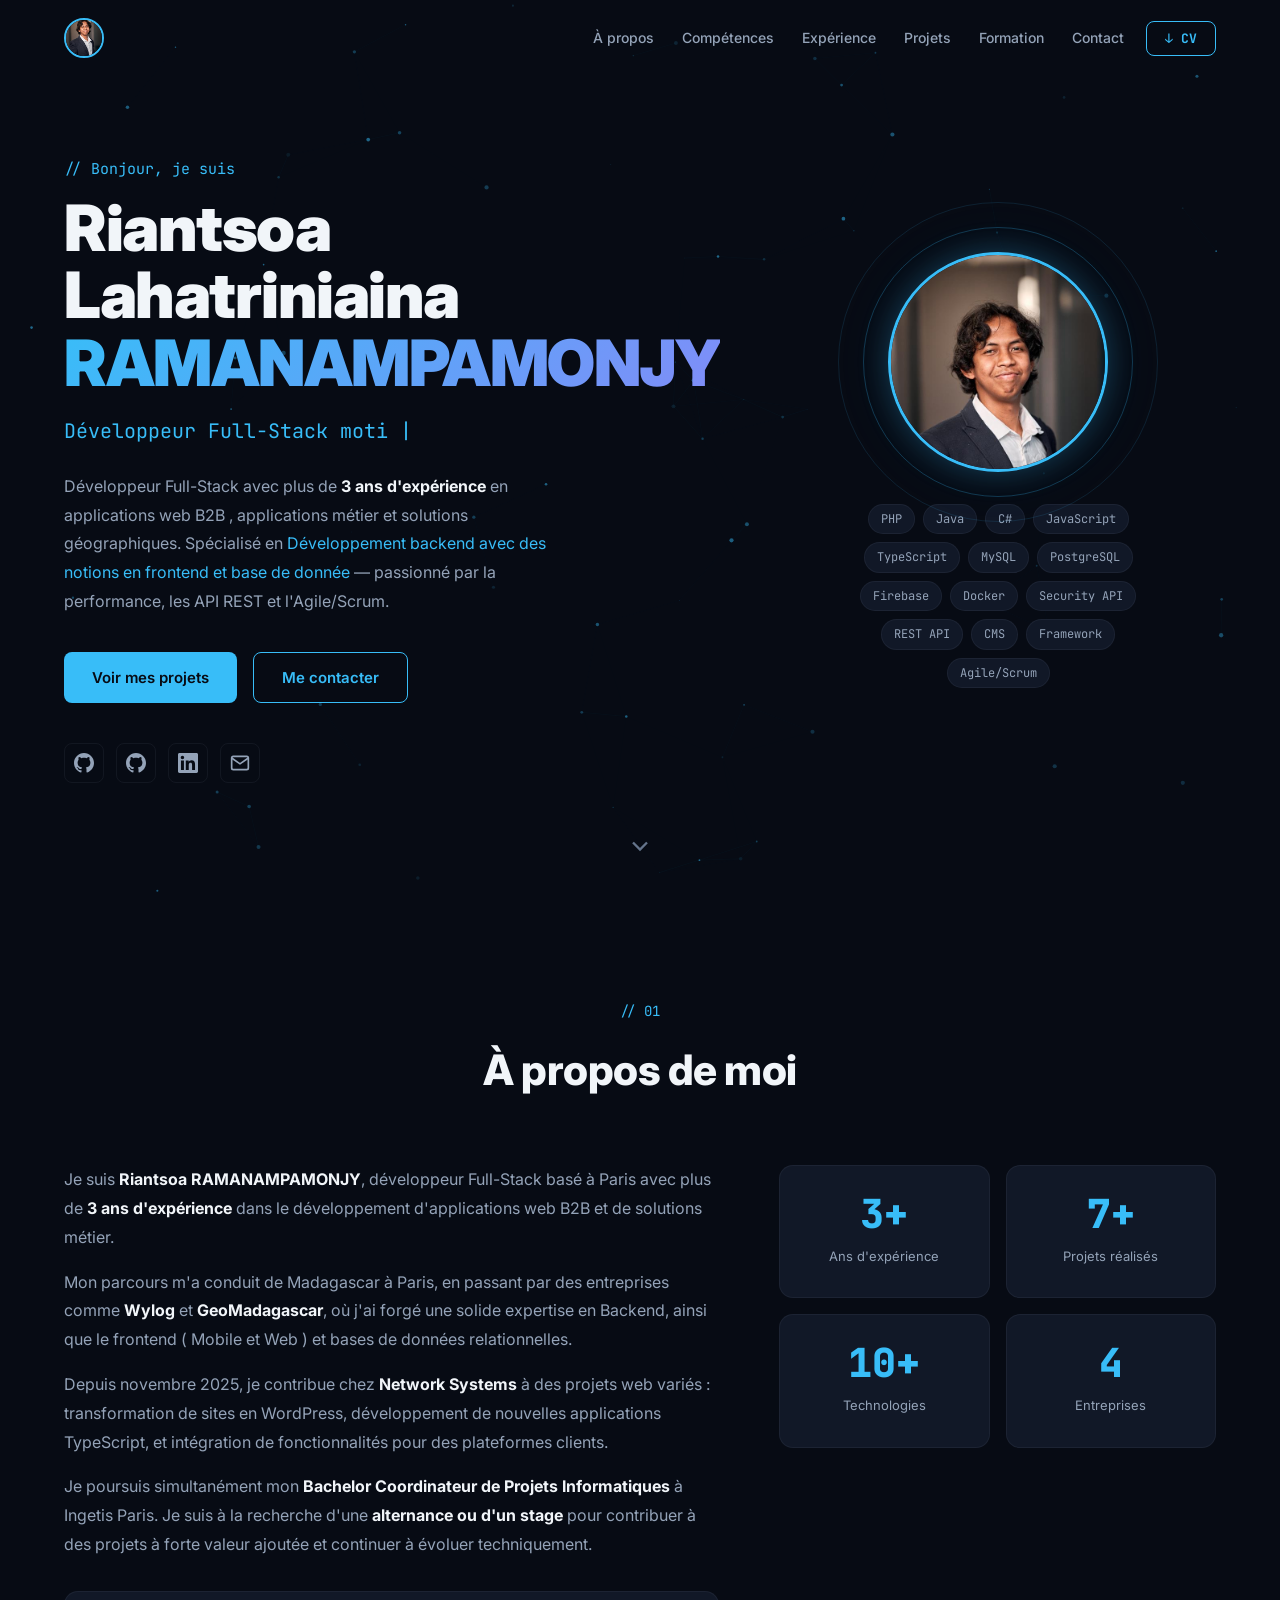
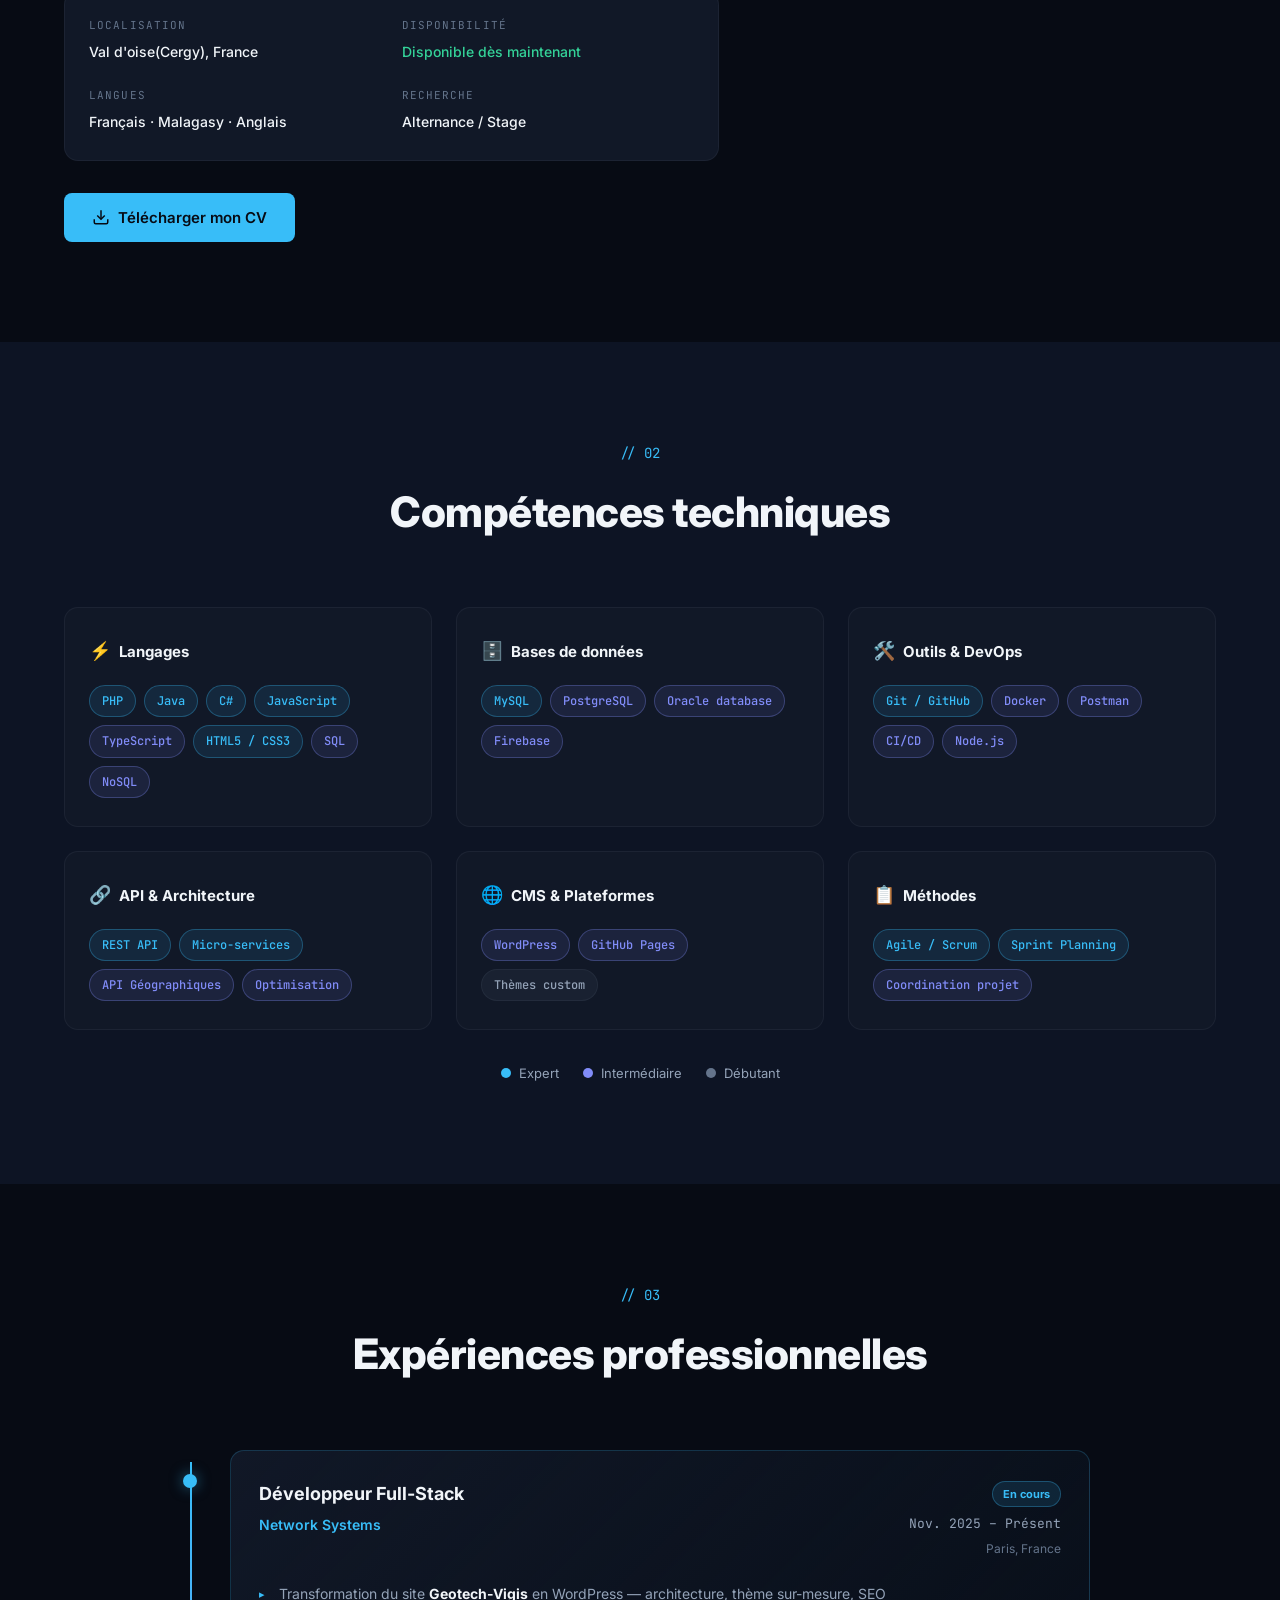
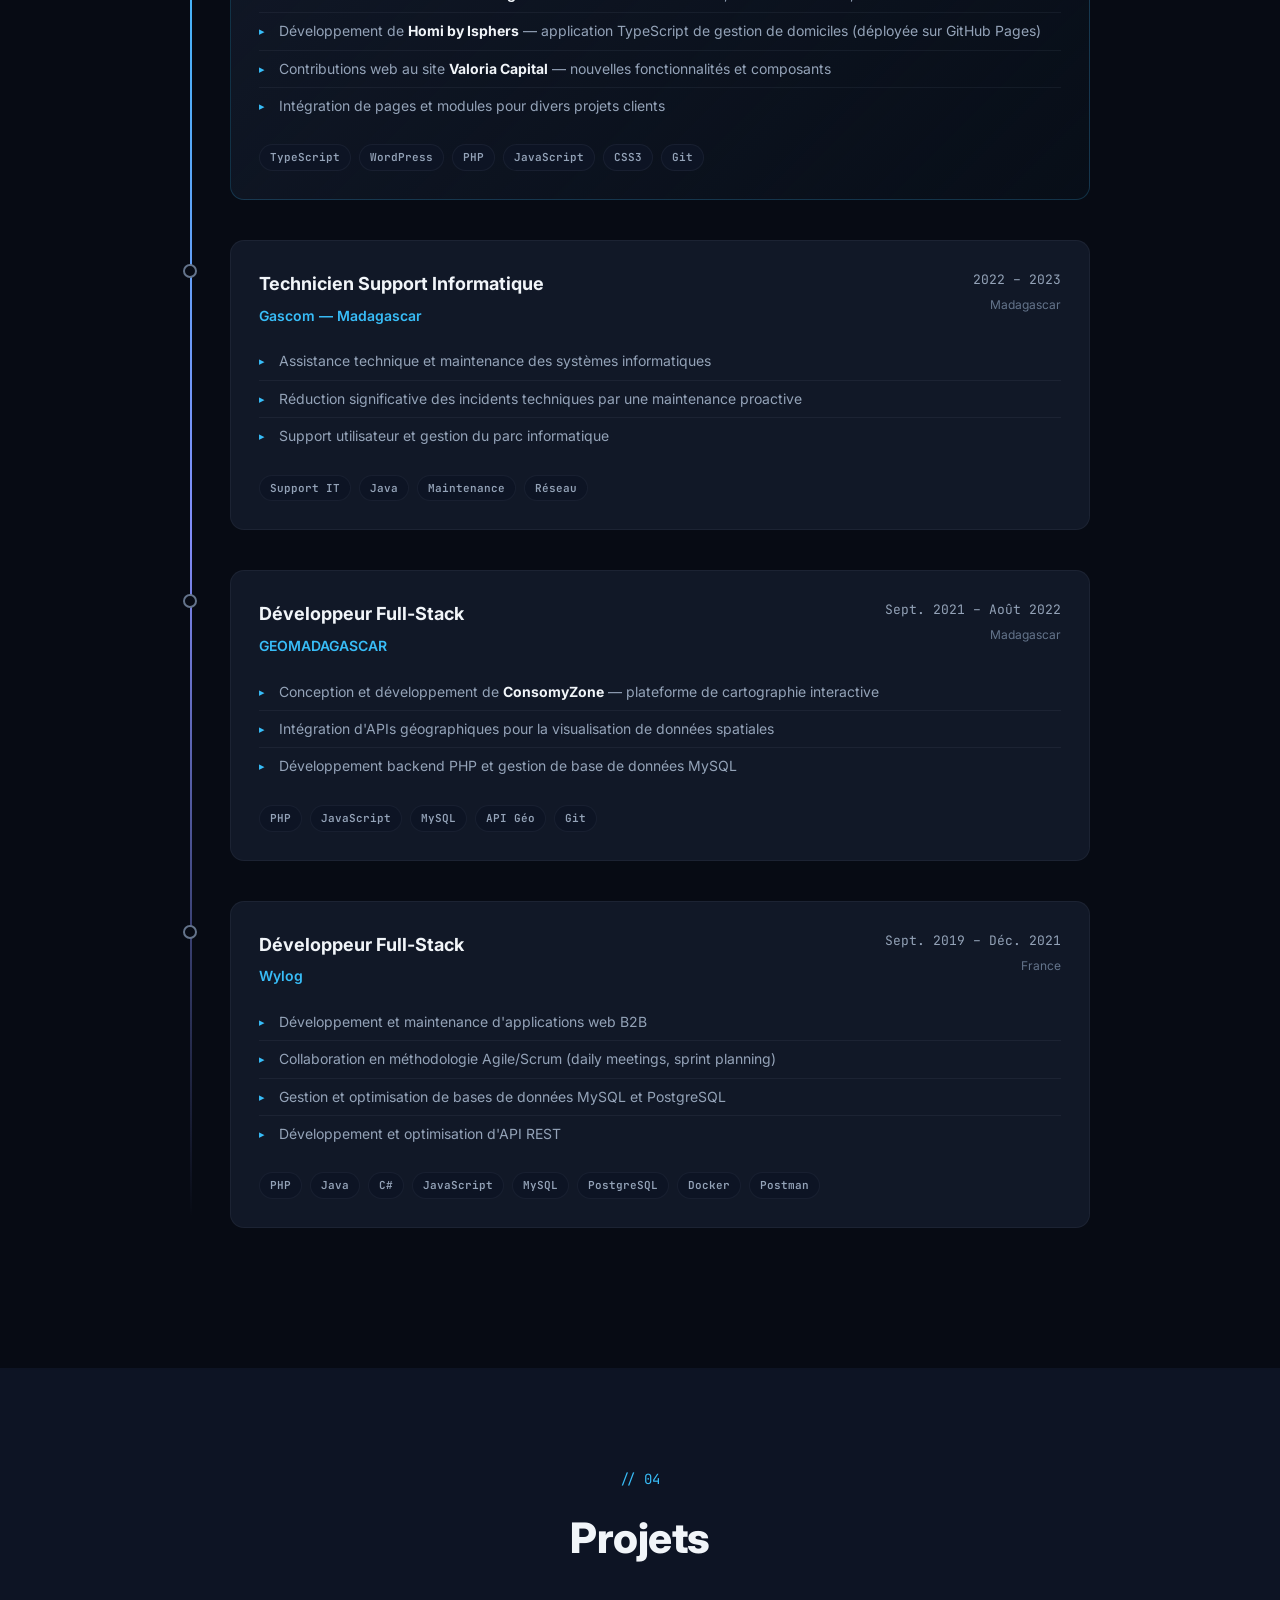
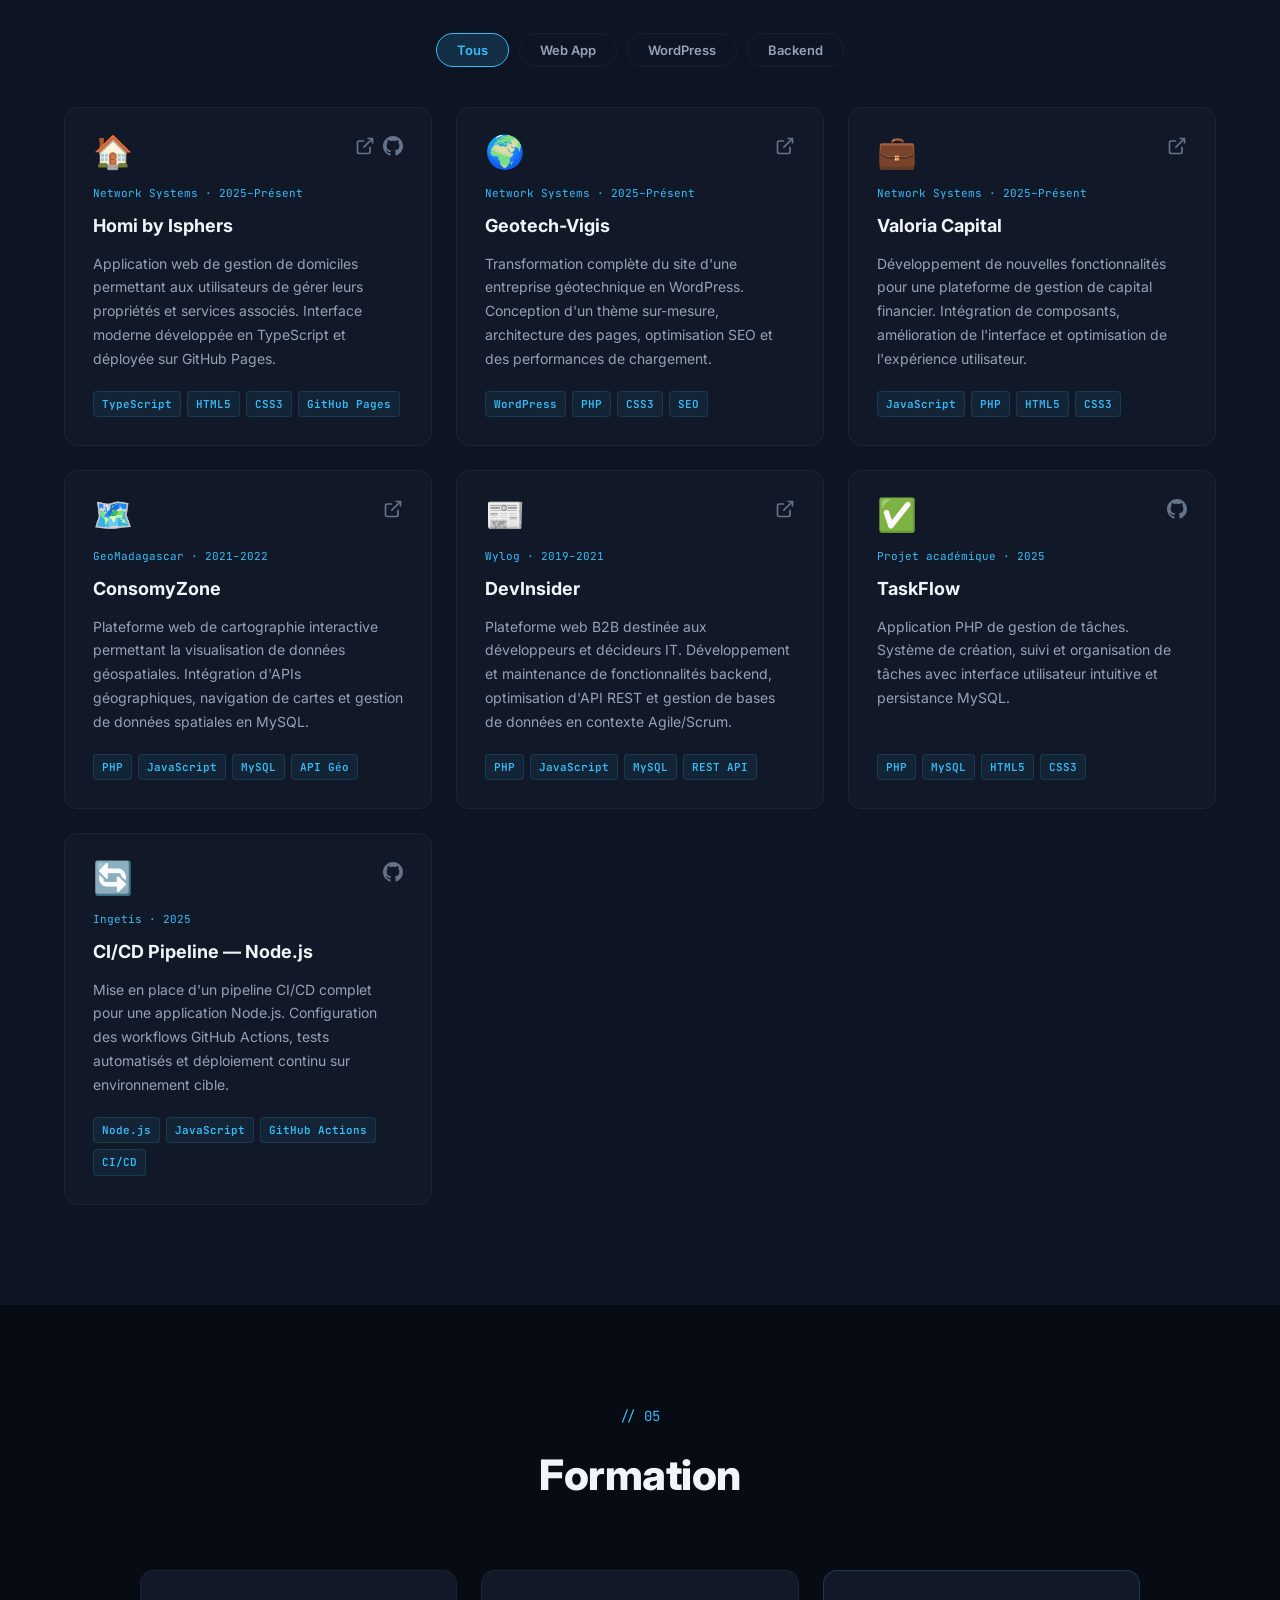
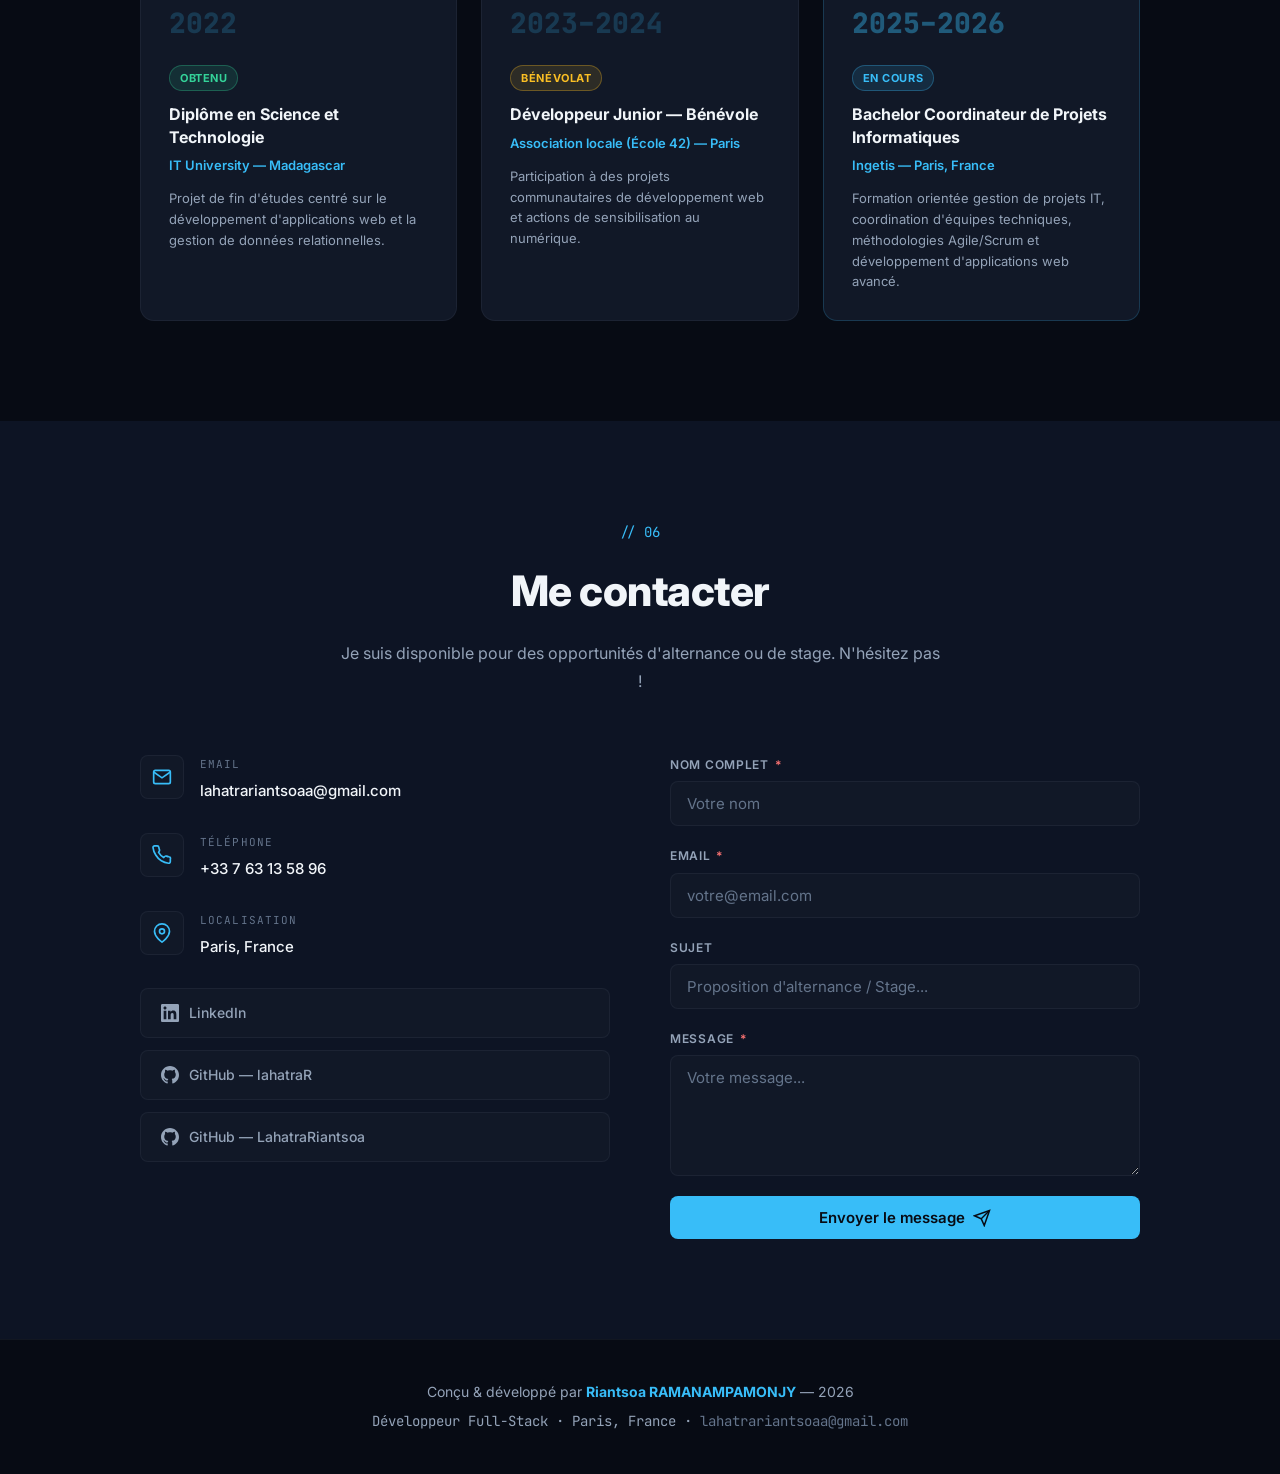
==== index.html @ 579f3ee0 "update" ====
<!DOCTYPE html>
<html lang="fr">

<head>
  <meta charset="UTF-8">
  <meta name="viewport" content="width=device-width, initial-scale=1.0">
  <meta name="description"
    content="Portfolio de Riantsoa RAMANAMPAMONJY — Développeur Full-Stack PHP/JavaScript basé à Paris">
  <meta name="author" content="Riantsoa RAMANAMPAMONJY">
  <title>Riantsoa R. — Développeur Full-Stack</title>
  <meta property="og:title" content="Riantsoa RAMANAMPAMONJY — Développeur Full-Stack">
  <meta property="og:description" content="Portfolio de Riantsoa RAMANAMPAMONJY — Développeur Full-Stack PHP/JavaScript basé à Paris. Disponible pour alternance ou stage.">
  <meta property="og:type" content="website">
  <link rel="icon" href="RR.jpg" type="image/jpeg">
  <link rel="preconnect" href="https://fonts.googleapis.com">
  <link rel="preconnect" href="https://fonts.gstatic.com" crossorigin>
  <link
    href="https://fonts.googleapis.com/css2?family=Inter:wght@300;400;500;600;700;800;900&family=JetBrains+Mono:wght@400;500;600&display=swap"
    rel="stylesheet">
  <link rel="stylesheet" href="css/style.css">
</head>

<body>

  <!-- ======================== NAVIGATION ======================== -->
  <nav class="nav" id="nav">
    <div class="nav__container">
      <a href="#hero" class="nav__logo">
        <img src="RR.jpg" alt="Riantsoa RAMANAMPAMONJY" class="nav__logo-img">
      </a>
      <ul class="nav__links" id="navLinks">
        <li><a href="#about" class="nav__link">À propos</a></li>
        <li><a href="#skills" class="nav__link">Compétences</a></li>
        <li><a href="#experience" class="nav__link">Expérience</a></li>
        <li><a href="#projects" class="nav__link">Projets</a></li>
        <li><a href="#education" class="nav__link">Formation</a></li>
        <li><a href="#contact" class="nav__link">Contact</a></li>
        <li><a href="CV_Riantsoa_2026.html" target="_blank" class="nav__cta">↓ CV</a></li>
      </ul>
      <button class="nav__hamburger" id="hamburger" aria-label="Menu">
        <span></span><span></span><span></span>
      </button>
    </div>
  </nav>

  <!-- ======================== HERO ======================== -->
  <section class="hero" id="hero">
    <canvas class="hero__canvas" id="heroCanvas"></canvas>
    <div class="hero__container">
      <div class="hero__content reveal">
        <p class="hero__greeting">// Bonjour, je suis</p>
        <h1 class="hero__name"> Riantsoa Lahatriniaina<br>
          <span class="hero__surname">RAMANAMPAMONJY</span>
        </h1>
        <div class="hero__title">
          <span class="hero__typed" id="typedText"></span>
          <span class="hero__cursor">|</span>
        </div>
        <p class="hero__desc">
          Développeur Full-Stack avec plus de <strong>3 ans d'expérience</strong> en applications web B2B , applications
          métier et solutions géographiques.
          Spécialisé en <span class="accent">Développement backend avec des notions en frontend et base de donnée</span>
          <!-- , <span class="accent">JavaScript</span> et <span class="accent">TypeScript</span> -->
          — passionné par la performance, les API REST et l'Agile/Scrum.
        </p>
        <div class="hero__actions">
          <a href="#projects" class="btn btn--primary">Voir mes projets</a>
          <a href="#contact" class="btn btn--outline">Me contacter</a>
        </div>
        <div class="hero__socials">
          <a href="https://github.com/lahatraR" target="_blank" rel="noopener noreferrer" class="hero__social"
            title="GitHub @lahatraR">
            <svg viewBox="0 0 24 24" fill="currentColor">
              <path
                d="M12 0c-6.626 0-12 5.373-12 12 0 5.302 3.438 9.8 8.207 11.387.599.111.793-.261.793-.577v-2.234c-3.338.726-4.033-1.416-4.033-1.416-.546-1.387-1.333-1.756-1.333-1.756-1.089-.745.083-.729.083-.729 1.205.084 1.839 1.237 1.839 1.237 1.07 1.834 2.807 1.304 3.492.997.107-.775.418-1.305.762-1.604-2.665-.305-5.467-1.334-5.467-5.931 0-1.311.469-2.381 1.236-3.221-.124-.303-.535-1.524.117-3.176 0 0 1.008-.322 3.301 1.23.957-.266 1.983-.399 3.003-.404 1.02.005 2.047.138 3.006.404 2.291-1.552 3.297-1.23 3.297-1.23.653 1.653.242 2.874.118 3.176.77.84 1.235 1.911 1.235 3.221 0 4.609-2.807 5.624-5.479 5.921.43.372.823 1.102.823 2.222v3.293c0 .319.192.694.801.576 4.765-1.589 8.199-6.086 8.199-11.386 0-6.627-5.373-12-12-12z" />
            </svg>
          </a>
          <a href="https://github.com/LahatraRiantsoa" target="_blank" rel="noopener noreferrer" class="hero__social"
            title="GitHub @LahatraRiantsoa">
            <svg viewBox="0 0 24 24" fill="currentColor">
              <path
                d="M12 0c-6.626 0-12 5.373-12 12 0 5.302 3.438 9.8 8.207 11.387.599.111.793-.261.793-.577v-2.234c-3.338.726-4.033-1.416-4.033-1.416-.546-1.387-1.333-1.756-1.333-1.756-1.089-.745.083-.729.083-.729 1.205.084 1.839 1.237 1.839 1.237 1.07 1.834 2.807 1.304 3.492.997.107-.775.418-1.305.762-1.604-2.665-.305-5.467-1.334-5.467-5.931 0-1.311.469-2.381 1.236-3.221-.124-.303-.535-1.524.117-3.176 0 0 1.008-.322 3.301 1.23.957-.266 1.983-.399 3.003-.404 1.02.005 2.047.138 3.006.404 2.291-1.552 3.297-1.23 3.297-1.23.653 1.653.242 2.874.118 3.176.77.84 1.235 1.911 1.235 3.221 0 4.609-2.807 5.624-5.479 5.921.43.372.823 1.102.823 2.222v3.293c0 .319.192.694.801.576 4.765-1.589 8.199-6.086 8.199-11.386 0-6.627-5.373-12-12-12z" />
            </svg>
          </a>
          <a href="https://www.linkedin.com/in/riantsoalahatra" target="_blank" rel="noopener noreferrer" class="hero__social"
            title="LinkedIn">
            <svg viewBox="0 0 24 24" fill="currentColor">
              <path
                d="M20.447 20.452h-3.554v-5.569c0-1.328-.027-3.037-1.852-3.037-1.853 0-2.136 1.445-2.136 2.939v5.667H9.351V9h3.414v1.561h.046c.477-.9 1.637-1.85 3.37-1.85 3.601 0 4.267 2.37 4.267 5.455v6.286zM5.337 7.433c-1.144 0-2.063-.926-2.063-2.065 0-1.138.92-2.063 2.063-2.063 1.14 0 2.064.925 2.064 2.063 0 1.139-.925 2.065-2.064 2.065zm1.782 13.019H3.555V9h3.564v11.452zM22.225 0H1.771C.792 0 0 .774 0 1.729v20.542C0 23.227.792 24 1.771 24h20.451C23.2 24 24 23.227 24 22.271V1.729C24 .774 23.2 0 22.222 0h.003z" />
            </svg>
          </a>
          <a href="mailto:lahatrariantsoaa@gmail.com" class="hero__social" title="Email">
            <svg viewBox="0 0 24 24" fill="none" stroke="currentColor" stroke-width="2">
              <path d="M4 4h16c1.1 0 2 .9 2 2v12c0 1.1-.9 2-2 2H4c-1.1 0-2-.9-2-2V6c0-1.1.9-2 2-2z" />
              <polyline points="22,6 12,13 2,6" /></svg>
          </a>
        </div>
      </div>
      <div class="hero__visual reveal reveal--delay-2">
        <div class="hero__avatar">
          <img src="RR.jpg" alt="Riantsoa RAMANAMPAMONJY" class="hero__avatar-inner">
          <div class="hero__avatar-ring"></div>
          <div class="hero__avatar-ring hero__avatar-ring--2"></div>
        </div>
        <div class="hero__badges">
          <span class="hero__badge">PHP</span>
          <span class="hero__badge">Java</span>
          <span class="hero__badge">C#</span>
          <span class="hero__badge">JavaScript</span>
          <span class="hero__badge">TypeScript</span>
          <span class="hero__badge">MySQL</span>
          <span class="hero__badge">PostgreSQL</span>
          <span class="hero__badge">Firebase</span>
          <span class="hero__badge">Docker</span>
          <span class="hero__badge">Security API</span>
          <span class="hero__badge">REST API</span>
          <span class="hero__badge">CMS</span>
          <span class="hero__badge">Framework</span>
          <span class="hero__badge">Agile/Scrum</span>
        </div>
      </div>
    </div>
    <a href="#about" class="hero__scroll" aria-label="Défiler vers le bas">
      <svg viewBox="0 0 24 24" fill="none" stroke="currentColor" stroke-width="2">
        <polyline points="6 9 12 15 18 9" /></svg>
    </a>
  </section>

  <!-- ======================== ABOUT ======================== -->
  <section class="section about" id="about">
    <div class="container">
      <div class="section__header reveal">
        <span class="section__tag">// 01</span>
        <h2 class="section__title">À propos de moi</h2>
      </div>
      <div class="about__grid">
        <div class="about__text reveal">
          <p>
            Je suis <strong>Riantsoa RAMANAMPAMONJY</strong>, développeur Full-Stack basé à Paris avec plus de
            <strong>3 ans d'expérience</strong> dans le développement d'applications web B2B et de solutions métier.
          </p>
          <p>
            Mon parcours m'a conduit de Madagascar à Paris, en passant par des entreprises comme <strong>Wylog</strong>
            et <strong>GeoMadagascar</strong>, où j'ai forgé une solide expertise en Backend, ainsi que le frontend (
            Mobile et Web ) et bases de données
            relationnelles.
          </p>
          <p>
            Depuis novembre 2025, je contribue chez <strong>Network Systems</strong> à des projets web variés :
            transformation de sites en WordPress, développement de nouvelles applications TypeScript, et intégration
            de fonctionnalités pour des plateformes clients.
          </p>
          <p>
            Je poursuis simultanément mon <strong>Bachelor Coordinateur de Projets Informatiques</strong> à Ingetis
            Paris. Je suis à la recherche d'une <strong>alternance ou d'un stage</strong> pour contribuer à des projets
            à forte valeur ajoutée et continuer à évoluer techniquement.
          </p>
          <div class="about__info">
            <div class="about__info-item">
              <span class="about__info-label">Localisation</span>
              <span class="about__info-value">Val d'oise(Cergy), France</span>
            </div>
            <div class="about__info-item">
              <span class="about__info-label">Disponibilité</span>
              <span class="about__info-value available">Disponible dès maintenant</span>
            </div>
            <div class="about__info-item">
              <span class="about__info-label">Langues</span>
              <span class="about__info-value">Français · Malagasy · Anglais</span>
            </div>
            <div class="about__info-item">
              <span class="about__info-label">Recherche</span>
              <span class="about__info-value">Alternance / Stage</span>
            </div>
          </div>
          <a href="CV_Riantsoa_2026.html" target="_blank" class="btn btn--primary">
            <svg viewBox="0 0 24 24" fill="none" stroke="currentColor" stroke-width="2">
              <path d="M21 15v4a2 2 0 0 1-2 2H5a2 2 0 0 1-2-2v-4" />
              <polyline points="7 10 12 15 17 10" />
              <line x1="12" y1="15" x2="12" y2="3" /></svg>
            Télécharger mon CV
          </a>
        </div>
        <div class="about__stats reveal reveal--delay-2">
          <div class="stat-card">
            <span class="stat-card__number">3+</span>
            <span class="stat-card__label">Ans d'expérience</span>
          </div>
          <div class="stat-card">
            <span class="stat-card__number">7+</span>
            <span class="stat-card__label">Projets réalisés</span>
          </div>
          <div class="stat-card">
            <span class="stat-card__number">10+</span>
            <span class="stat-card__label">Technologies</span>
          </div>
          <div class="stat-card">
            <span class="stat-card__number">4</span>
            <span class="stat-card__label">Entreprises</span>
          </div>
        </div>
      </div>
    </div>
  </section>

  <!-- ======================== SKILLS ======================== -->
  <section class="section skills" id="skills">
    <div class="container">
      <div class="section__header reveal">
        <span class="section__tag">// 02</span>
        <h2 class="section__title">Compétences techniques</h2>
      </div>
      <div class="skills__grid">
        <div class="skill-category reveal">
          <h3 class="skill-category__title">
            <span class="skill-category__icon">⚡</span> Langages
          </h3>
          <div class="skill-tags">
            <span class="skill-tag skill-tag--expert">PHP</span>
            <span class="skill-tag skill-tag--expert">Java</span>
            <span class="skill-tag skill-tag--expert">C#</span>
            <span class="skill-tag skill-tag--expert">JavaScript</span>
            <span class="skill-tag skill-tag--intermediate">TypeScript</span>
            <span class="skill-tag skill-tag--expert">HTML5 / CSS3</span>
            <span class="skill-tag skill-tag--intermediate">SQL</span>
            <span class="skill-tag skill-tag--intermediate">NoSQL</span>
          </div>
        </div>
        <div class="skill-category reveal reveal--delay-1">
          <h3 class="skill-category__title">
            <span class="skill-category__icon">🗄️</span> Bases de données
          </h3>
          <div class="skill-tags">
            <span class="skill-tag skill-tag--expert">MySQL</span>
            <span class="skill-tag skill-tag--intermediate">PostgreSQL</span>
            <span class="skill-tag skill-tag--intermediate">Oracle database</span>
            <span class="skill-tag skill-tag--intermediate">Firebase</span>

          </div>
        </div>
        <div class="skill-category reveal reveal--delay-2">
          <h3 class="skill-category__title">
            <span class="skill-category__icon">🛠️</span> Outils & DevOps
          </h3>
          <div class="skill-tags">
            <span class="skill-tag skill-tag--expert">Git / GitHub</span>
            <span class="skill-tag skill-tag--intermediate">Docker</span>
            <span class="skill-tag skill-tag--intermediate">Postman</span>
            <span class="skill-tag skill-tag--intermediate">CI/CD</span>
            <span class="skill-tag skill-tag--intermediate">Node.js</span>
          </div>
        </div>
        <div class="skill-category reveal reveal--delay-1">
          <h3 class="skill-category__title">
            <span class="skill-category__icon">🔗</span> API & Architecture
          </h3>
          <div class="skill-tags">
            <span class="skill-tag skill-tag--expert">REST API</span>
            <span class="skill-tag skill-tag--expert">Micro-services</span>
            <span class="skill-tag skill-tag--intermediate">API Géographiques</span>
            <span class="skill-tag skill-tag--intermediate">Optimisation</span>
          </div>
        </div>
        <div class="skill-category reveal reveal--delay-2">
          <h3 class="skill-category__title">
            <span class="skill-category__icon">🌐</span> CMS & Plateformes
          </h3>
          <div class="skill-tags">
            <span class="skill-tag skill-tag--intermediate">WordPress</span>
            <span class="skill-tag skill-tag--intermediate">GitHub Pages</span>
            <span class="skill-tag skill-tag--beginner">Thèmes custom</span>
          </div>
        </div>
        <div class="skill-category reveal reveal--delay-3">
          <h3 class="skill-category__title">
            <span class="skill-category__icon">📋</span> Méthodes
          </h3>
          <div class="skill-tags">
            <span class="skill-tag skill-tag--expert">Agile / Scrum</span>
            <span class="skill-tag skill-tag--expert">Sprint Planning</span>
            <span class="skill-tag skill-tag--intermediate">Coordination projet</span>
          </div>
        </div>
      </div>
      <div class="skills__legend reveal">
        <span class="legend-item"><span class="legend-dot legend-dot--expert"></span> Expert</span>
        <span class="legend-item"><span class="legend-dot legend-dot--intermediate"></span> Intermédiaire</span>
        <span class="legend-item"><span class="legend-dot legend-dot--beginner"></span> Débutant</span>
      </div>
    </div>
  </section>

  <!-- ======================== EXPERIENCE ======================== -->
  <section class="section experience" id="experience">
    <div class="container">
      <div class="section__header reveal">
        <span class="section__tag">// 03</span>
        <h2 class="section__title">Expériences professionnelles</h2>
      </div>
      <div class="timeline">

        <!-- Network Systems -->
        <div class="timeline__item timeline__item--current reveal">
          <div class="timeline__dot"></div>
          <div class="timeline__card">
            <div class="timeline__header">
              <div>
                <h3 class="timeline__title">Développeur Full-Stack</h3>
                <p class="timeline__company">Network Systems</p>
              </div>
              <div class="timeline__meta">
                <span class="timeline__badge">En cours</span>
                <span class="timeline__date">Nov. 2025 – Présent</span>
                <span class="timeline__location">Paris, France</span>
              </div>
            </div>
            <ul class="timeline__tasks">
              <li>Transformation du site <strong>Geotech-Vigis</strong> en WordPress — architecture, thème sur-mesure,
                SEO</li>
              <li>Développement de <strong>Homi by Isphers</strong> — application TypeScript de gestion de domiciles
                (déployée sur GitHub Pages)</li>
              <li>Contributions web au site <strong>Valoria Capital</strong> — nouvelles fonctionnalités et composants
              </li>
              <li>Intégration de pages et modules pour divers projets clients</li>
            </ul>
            <div class="timeline__techs">
              <span class="tech-badge">TypeScript</span>
              <span class="tech-badge">WordPress</span>
              <span class="tech-badge">PHP</span>
              <span class="tech-badge">JavaScript</span>
              <span class="tech-badge">CSS3</span>
              <span class="tech-badge">Git</span>
            </div>
          </div>
        </div>

        <!-- Gascom -->
        <div class="timeline__item reveal reveal--delay-1">
          <div class="timeline__dot"></div>
          <div class="timeline__card">
            <div class="timeline__header">
              <div>
                <h3 class="timeline__title">Technicien Support Informatique</h3>
                <p class="timeline__company">Gascom — Madagascar</p>
              </div>
              <div class="timeline__meta">
                <span class="timeline__date">2022 – 2023</span>
                <span class="timeline__location">Madagascar</span>
              </div>
            </div>
            <ul class="timeline__tasks">
              <li>Assistance technique et maintenance des systèmes informatiques</li>
              <li>Réduction significative des incidents techniques par une maintenance proactive</li>
              <li>Support utilisateur et gestion du parc informatique</li>
            </ul>
            <div class="timeline__techs">
              <span class="tech-badge">Support IT</span>
              <span class="tech-badge">Java</span>
              <span class="tech-badge">Maintenance</span>
              <span class="tech-badge">Réseau</span>
            </div>
          </div>
        </div>

        <!-- GeoMadagascar -->
        <div class="timeline__item reveal reveal--delay-2">
          <div class="timeline__dot"></div>
          <div class="timeline__card">
            <div class="timeline__header">
              <div>
                <h3 class="timeline__title">Développeur Full-Stack</h3>
                <p class="timeline__company">GEOMADAGASCAR</p>
              </div>
              <div class="timeline__meta">
                <span class="timeline__date">Sept. 2021 – Août 2022</span>
                <span class="timeline__location">Madagascar</span>
              </div>
            </div>
            <ul class="timeline__tasks">
              <li>Conception et développement de <strong>ConsomyZone</strong> — plateforme de cartographie interactive
              </li>
              <li>Intégration d'APIs géographiques pour la visualisation de données spatiales</li>
              <li>Développement backend PHP et gestion de base de données MySQL</li>
            </ul>
            <div class="timeline__techs">
              <span class="tech-badge">PHP</span>
              <span class="tech-badge">JavaScript</span>
              <span class="tech-badge">MySQL</span>
              <span class="tech-badge">API Géo</span>
              <span class="tech-badge">Git</span>
            </div>
          </div>
        </div>

        <!-- Wylog -->
        <div class="timeline__item reveal reveal--delay-3">
          <div class="timeline__dot"></div>
          <div class="timeline__card">
            <div class="timeline__header">
              <div>
                <h3 class="timeline__title">Développeur Full-Stack</h3>
                <p class="timeline__company">Wylog</p>
              </div>
              <div class="timeline__meta">
                <span class="timeline__date">Sept. 2019 – Déc. 2021</span>
                <span class="timeline__location">France</span>
              </div>
            </div>
            <ul class="timeline__tasks">
              <li>Développement et maintenance d'applications web B2B</li>
              <li>Collaboration en méthodologie Agile/Scrum (daily meetings, sprint planning)</li>
              <li>Gestion et optimisation de bases de données MySQL et PostgreSQL</li>
              <li>Développement et optimisation d'API REST</li>
            </ul>
            <div class="timeline__techs">
              <span class="tech-badge">PHP</span>
              <span class="tech-badge">Java</span>
              <span class="tech-badge">C#</span>
              <span class="tech-badge">JavaScript</span>
              <span class="tech-badge">MySQL</span>
              <span class="tech-badge">PostgreSQL</span>
              <span class="tech-badge">Docker</span>
              <span class="tech-badge">Postman</span>
            </div>
          </div>
        </div>

      </div>
    </div>
  </section>

  <!-- ======================== PROJECTS ======================== -->
  <section class="section projects" id="projects">
    <div class="container">
      <div class="section__header reveal">
        <span class="section__tag">// 04</span>
        <h2 class="section__title">Projets</h2>
      </div>
      <div class="projects__filters reveal">
        <button class="filter-btn filter-btn--active" data-filter="all">Tous</button>
        <button class="filter-btn" data-filter="web">Web App</button>
        <button class="filter-btn" data-filter="wordpress">WordPress</button>
        <button class="filter-btn" data-filter="backend">Backend</button>
      </div>
      <div class="projects__grid">

        <div class="project-card reveal" data-category="web">
          <div class="project-card__header">
            <span class="project-card__icon">🏠</span>
            <div class="project-card__links">
              <a href="https://lahatrar.github.io/HomiByIsphers" target="_blank" rel="noopener noreferrer" title="Live demo">
                <svg viewBox="0 0 24 24" fill="none" stroke="currentColor" stroke-width="2">
                  <path d="M18 13v6a2 2 0 0 1-2 2H5a2 2 0 0 1-2-2V8a2 2 0 0 1 2-2h6" />
                  <polyline points="15 3 21 3 21 9" />
                  <line x1="10" y1="14" x2="21" y2="3" /></svg>
              </a>
              <a href="https://github.com/lahatraR/HomiByIsphers" target="_blank" rel="noopener noreferrer" title="Source GitHub">
                <svg viewBox="0 0 24 24" fill="currentColor">
                  <path
                    d="M12 0c-6.626 0-12 5.373-12 12 0 5.302 3.438 9.8 8.207 11.387.599.111.793-.261.793-.577v-2.234c-3.338.726-4.033-1.416-4.033-1.416-.546-1.387-1.333-1.756-1.333-1.756-1.089-.745.083-.729.083-.729 1.205.084 1.839 1.237 1.839 1.237 1.07 1.834 2.807 1.304 3.492.997.107-.775.418-1.305.762-1.604-2.665-.305-5.467-1.334-5.467-5.931 0-1.311.469-2.381 1.236-3.221-.124-.303-.535-1.524.117-3.176 0 0 1.008-.322 3.301 1.23.957-.266 1.983-.399 3.003-.404 1.02.005 2.047.138 3.006.404 2.291-1.552 3.297-1.23 3.297-1.23.653 1.653.242 2.874.118 3.176.77.84 1.235 1.911 1.235 3.221 0 4.609-2.807 5.624-5.479 5.921.43.372.823 1.102.823 2.222v3.293c0 .319.192.694.801.576 4.765-1.589 8.199-6.086 8.199-11.386 0-6.627-5.373-12-12-12z" />
                </svg>
              </a>
            </div>
          </div>
          <span class="project-card__tag">Network Systems · 2025–Présent</span>
          <h3 class="project-card__title">Homi by Isphers</h3>
          <p class="project-card__desc">Application web de gestion de domiciles permettant aux utilisateurs de gérer
            leurs propriétés et services associés. Interface moderne développée en TypeScript et déployée sur GitHub
            Pages.</p>
          <div class="project-card__techs">
            <span>TypeScript</span>
            <span>HTML5</span>
            <span>CSS3</span>
            <span>GitHub Pages</span>
          </div>
        </div>

        <div class="project-card reveal reveal--delay-1" data-category="wordpress">
          <div class="project-card__header">
            <span class="project-card__icon">🌍</span>
            <div class="project-card__links">
              <a href="https://geotech.isphers.org/" target="_blank" rel="noopener noreferrer" title="Voir le site">
                <svg viewBox="0 0 24 24" fill="none" stroke="currentColor" stroke-width="2">
                  <path d="M18 13v6a2 2 0 0 1-2 2H5a2 2 0 0 1-2-2V8a2 2 0 0 1 2-2h6" />
                  <polyline points="15 3 21 3 21 9" />
                  <line x1="10" y1="14" x2="21" y2="3" /></svg>
              </a>
            </div>
          </div>
          <span class="project-card__tag">Network Systems · 2025–Présent</span>
          <h3 class="project-card__title">Geotech-Vigis</h3>
          <p class="project-card__desc">Transformation complète du site d'une entreprise géotechnique en WordPress.
            Conception d'un thème sur-mesure, architecture des pages, optimisation SEO et des performances de
            chargement.</p>
          <div class="project-card__techs">
            <span>WordPress</span>
            <span>PHP</span>
            <span>CSS3</span>
            <span>SEO</span>
          </div>
        </div>

        <div class="project-card reveal reveal--delay-2" data-category="web">
          <div class="project-card__header">
            <span class="project-card__icon">💼</span>
            <div class="project-card__links">
              <a href="https://valoriacapital.fr" target="_blank" rel="noopener noreferrer" title="Voir le site">
                <svg viewBox="0 0 24 24" fill="none" stroke="currentColor" stroke-width="2">
                  <path d="M18 13v6a2 2 0 0 1-2 2H5a2 2 0 0 1-2-2V8a2 2 0 0 1 2-2h6" />
                  <polyline points="15 3 21 3 21 9" />
                  <line x1="10" y1="14" x2="21" y2="3" /></svg>
              </a>
            </div>
          </div>
          <span class="project-card__tag">Network Systems · 2025–Présent</span>
          <h3 class="project-card__title">Valoria Capital</h3>
          <p class="project-card__desc">Développement de nouvelles fonctionnalités pour une plateforme de gestion de
            capital financier. Intégration de composants, amélioration de l'interface et optimisation de l'expérience
            utilisateur.</p>
          <div class="project-card__techs">
            <span>JavaScript</span>
            <span>PHP</span>
            <span>HTML5</span>
            <span>CSS3</span>
          </div>
        </div>

        <div class="project-card reveal" data-category="web">
          <div class="project-card__header">
            <span class="project-card__icon">🗺️</span>
            <div class="project-card__links">
              <a href="https://www.consomyzone.com/" target="_blank" rel="noopener noreferrer" title="Voir le site">
                <svg viewBox="0 0 24 24" fill="none" stroke="currentColor" stroke-width="2">
                  <path d="M18 13v6a2 2 0 0 1-2 2H5a2 2 0 0 1-2-2V8a2 2 0 0 1 2-2h6" />
                  <polyline points="15 3 21 3 21 9" />
                  <line x1="10" y1="14" x2="21" y2="3" /></svg>
              </a>
            </div>
          </div>
          <span class="project-card__tag">GeoMadagascar · 2021–2022</span>
          <h3 class="project-card__title">ConsomyZone</h3>
          <p class="project-card__desc">Plateforme web de cartographie interactive permettant la visualisation de
            données géospatiales. Intégration d'APIs géographiques, navigation de cartes et gestion de données spatiales
            en MySQL.</p>
          <div class="project-card__techs">
            <span>PHP</span>
            <span>JavaScript</span>
            <span>MySQL</span>
            <span>API Géo</span>
          </div>
        </div>

        <div class="project-card reveal" data-category="web">
          <div class="project-card__header">
            <span class="project-card__icon">📰</span>
            <div class="project-card__links">
              <a href="https://www.devinsider.com/" target="_blank" rel="noopener noreferrer" title="Voir le site">
                <svg viewBox="0 0 24 24" fill="none" stroke="currentColor" stroke-width="2">
                  <path d="M18 13v6a2 2 0 0 1-2 2H5a2 2 0 0 1-2-2V8a2 2 0 0 1 2-2h6" />
                  <polyline points="15 3 21 3 21 9" />
                  <line x1="10" y1="14" x2="21" y2="3" /></svg>
              </a>
            </div>
          </div>
          <span class="project-card__tag">Wylog · 2019–2021</span>
          <h3 class="project-card__title">DevInsider</h3>
          <p class="project-card__desc">Plateforme web B2B destinée aux développeurs et décideurs IT. Développement et maintenance de fonctionnalités backend, optimisation d'API REST et gestion de bases de données en contexte Agile/Scrum.</p>
          <div class="project-card__techs">
            <span>PHP</span>
            <span>JavaScript</span>
            <span>MySQL</span>
            <span>REST API</span>
          </div>
        </div>

        <div class="project-card reveal reveal--delay-1" data-category="backend">
          <div class="project-card__header">
            <span class="project-card__icon">✅</span>
            <div class="project-card__links">
              <a href="https://github.com/LahatraRiantsoa/taskFlow" target="_blank" rel="noopener noreferrer"
                title="Source GitHub">
                <svg viewBox="0 0 24 24" fill="currentColor">
                  <path
                    d="M12 0c-6.626 0-12 5.373-12 12 0 5.302 3.438 9.8 8.207 11.387.599.111.793-.261.793-.577v-2.234c-3.338.726-4.033-1.416-4.033-1.416-.546-1.387-1.333-1.756-1.333-1.756-1.089-.745.083-.729.083-.729 1.205.084 1.839 1.237 1.839 1.237 1.07 1.834 2.807 1.304 3.492.997.107-.775.418-1.305.762-1.604-2.665-.305-5.467-1.334-5.467-5.931 0-1.311.469-2.381 1.236-3.221-.124-.303-.535-1.524.117-3.176 0 0 1.008-.322 3.301 1.23.957-.266 1.983-.399 3.003-.404 1.02.005 2.047.138 3.006.404 2.291-1.552 3.297-1.23 3.297-1.23.653 1.653.242 2.874.118 3.176.77.84 1.235 1.911 1.235 3.221 0 4.609-2.807 5.624-5.479 5.921.43.372.823 1.102.823 2.222v3.293c0 .319.192.694.801.576 4.765-1.589 8.199-6.086 8.199-11.386 0-6.627-5.373-12-12-12z" />
                </svg>
              </a>
            </div>
          </div>
          <span class="project-card__tag">Projet académique · 2025</span>
          <h3 class="project-card__title">TaskFlow</h3>
          <p class="project-card__desc">Application PHP de gestion de tâches. Système de création, suivi et organisation
            de tâches avec interface utilisateur intuitive et persistance MySQL.</p>
          <div class="project-card__techs">
            <span>PHP</span>
            <span>MySQL</span>
            <span>HTML5</span>
            <span>CSS3</span>
          </div>
        </div>

        <div class="project-card reveal reveal--delay-2" data-category="backend">
          <div class="project-card__header">
            <span class="project-card__icon">🔄</span>
            <div class="project-card__links">
              <a href="https://github.com/LahatraRiantsoa/tp-node-ci-cd" target="_blank" rel="noopener noreferrer"
                title="Source GitHub">
                <svg viewBox="0 0 24 24" fill="currentColor">
                  <path
                    d="M12 0c-6.626 0-12 5.373-12 12 0 5.302 3.438 9.8 8.207 11.387.599.111.793-.261.793-.577v-2.234c-3.338.726-4.033-1.416-4.033-1.416-.546-1.387-1.333-1.756-1.333-1.756-1.089-.745.083-.729.083-.729 1.205.084 1.839 1.237 1.839 1.237 1.07 1.834 2.807 1.304 3.492.997.107-.775.418-1.305.762-1.604-2.665-.305-5.467-1.334-5.467-5.931 0-1.311.469-2.381 1.236-3.221-.124-.303-.535-1.524.117-3.176 0 0 1.008-.322 3.301 1.23.957-.266 1.983-.399 3.003-.404 1.02.005 2.047.138 3.006.404 2.291-1.552 3.297-1.23 3.297-1.23.653 1.653.242 2.874.118 3.176.77.84 1.235 1.911 1.235 3.221 0 4.609-2.807 5.624-5.479 5.921.43.372.823 1.102.823 2.222v3.293c0 .319.192.694.801.576 4.765-1.589 8.199-6.086 8.199-11.386 0-6.627-5.373-12-12-12z" />
                </svg>
              </a>
            </div>
          </div>
          <span class="project-card__tag">Ingetis · 2025</span>
          <h3 class="project-card__title">CI/CD Pipeline — Node.js</h3>
          <p class="project-card__desc">Mise en place d'un pipeline CI/CD complet pour une application Node.js.
            Configuration des workflows GitHub Actions, tests automatisés et déploiement continu sur environnement
            cible.</p>
          <div class="project-card__techs">
            <span>Node.js</span>
            <span>JavaScript</span>
            <span>GitHub Actions</span>
            <span>CI/CD</span>
          </div>
        </div>

      </div>
    </div>
  </section>

  <!-- ======================== EDUCATION ======================== -->
  <section class="section education" id="education">
    <div class="container">
      <div class="section__header reveal">
        <span class="section__tag">// 05</span>
        <h2 class="section__title">Formation</h2>
      </div>
      <div class="edu__grid">


        <div class="edu-card reveal reveal--delay-1">
          <div class="edu-card__year">2022</div>
          <div class="edu-card__body">
            <span class="edu-card__badge edu-card__badge--completed">Obtenu</span>
            <h3>Diplôme en Science et Technologie</h3>
            <p class="edu-card__school">IT University — Madagascar</p>
            <p>Projet de fin d'études centré sur le développement d'applications web et la gestion de données
              relationnelles.</p>
          </div>
        </div>
        <div class="edu-card reveal reveal--delay-2">
          <div class="edu-card__year">2023–2024</div>
          <div class="edu-card__body">
            <span class="edu-card__badge edu-card__badge--volunteer">Bénévolat</span>
            <h3>Développeur Junior — Bénévole</h3>
            <p class="edu-card__school">Association locale (École 42) — Paris</p>
            <p>Participation à des projets communautaires de développement web et actions de sensibilisation au
              numérique.</p>
          </div>
        </div>
        <div class="edu-card edu-card--current reveal">
          <div class="edu-card__year">2025–2026</div>
          <div class="edu-card__body">
            <span class="edu-card__badge">En cours</span>
            <h3>Bachelor Coordinateur de Projets Informatiques</h3>
            <p class="edu-card__school">Ingetis — Paris, France</p>
            <p>Formation orientée gestion de projets IT, coordination d'équipes techniques, méthodologies Agile/Scrum et
              développement d'applications web avancé.</p>
          </div>
        </div>

      </div>

    </div>
  </section>

  <!-- ======================== CONTACT ======================== -->
  <section class="section contact" id="contact">
    <div class="container">
      <div class="section__header reveal">
        <span class="section__tag">// 06</span>
        <h2 class="section__title">Me contacter</h2>
        <p class="section__subtitle">Je suis disponible pour des opportunités d'alternance ou de stage. N'hésitez pas !
        </p>
      </div>
      <div class="contact__grid">
        <div class="contact__info reveal">
          <div class="contact__item">
            <div class="contact__icon">
              <svg viewBox="0 0 24 24" fill="none" stroke="currentColor" stroke-width="2">
                <path d="M4 4h16c1.1 0 2 .9 2 2v12c0 1.1-.9 2-2 2H4c-1.1 0-2-.9-2-2V6c0-1.1.9-2 2-2z" />
                <polyline points="22,6 12,13 2,6" /></svg>
            </div>
            <div>
              <p class="contact__label">Email</p>
              <a href="mailto:lahatrariantsoaa@gmail.com" class="contact__value">lahatrariantsoaa@gmail.com</a>
            </div>
          </div>
          <div class="contact__item">
            <div class="contact__icon">
              <svg viewBox="0 0 24 24" fill="none" stroke="currentColor" stroke-width="2">
                <path
                  d="M22 16.92v3a2 2 0 0 1-2.18 2 19.79 19.79 0 0 1-8.63-3.07A19.5 19.5 0 0 1 4.49 12 19.79 19.79 0 0 1 1.21 3.18 2 2 0 0 1 3.22 1h3a2 2 0 0 1 2 1.72c.127.96.361 1.903.7 2.81a2 2 0 0 1-.45 2.11L7.91 8.96a16 16 0 0 0 6.13 6.13l1.27-1.27a2 2 0 0 1 2.11-.45c.907.339 1.85.573 2.81.7A2 2 0 0 1 22 16.92z" />
              </svg>
            </div>
            <div>
              <p class="contact__label">Téléphone</p>
              <a href="tel:+33763135896" class="contact__value">+33 7 63 13 58 96</a>
            </div>
          </div>
          <div class="contact__item">
            <div class="contact__icon">
              <svg viewBox="0 0 24 24" fill="none" stroke="currentColor" stroke-width="2">
                <path d="M21 10c0 7-9 13-9 13s-9-6-9-13a9 9 0 0 1 18 0z" />
                <circle cx="12" cy="10" r="3" /></svg>
            </div>
            <div>
              <p class="contact__label">Localisation</p>
              <span class="contact__value">Paris, France</span>
            </div>
          </div>
          <div class="contact__socials">
            <a href="https://www.linkedin.com/in/riantsoalahatra" target="_blank" rel="noopener noreferrer"
              class="contact__social-btn">
              <svg viewBox="0 0 24 24" fill="currentColor">
                <path
                  d="M20.447 20.452h-3.554v-5.569c0-1.328-.027-3.037-1.852-3.037-1.853 0-2.136 1.445-2.136 2.939v5.667H9.351V9h3.414v1.561h.046c.477-.9 1.637-1.85 3.37-1.85 3.601 0 4.267 2.37 4.267 5.455v6.286zM5.337 7.433c-1.144 0-2.063-.926-2.063-2.065 0-1.138.92-2.063 2.063-2.063 1.14 0 2.064.925 2.064 2.063 0 1.139-.925 2.065-2.064 2.065zm1.782 13.019H3.555V9h3.564v11.452zM22.225 0H1.771C.792 0 0 .774 0 1.729v20.542C0 23.227.792 24 1.771 24h20.451C23.2 24 24 23.227 24 22.271V1.729C24 .774 23.2 0 22.222 0h.003z" />
              </svg>
              LinkedIn
            </a>
            <a href="https://github.com/lahatraR" target="_blank" rel="noopener noreferrer" class="contact__social-btn">
              <svg viewBox="0 0 24 24" fill="currentColor">
                <path
                  d="M12 0c-6.626 0-12 5.373-12 12 0 5.302 3.438 9.8 8.207 11.387.599.111.793-.261.793-.577v-2.234c-3.338.726-4.033-1.416-4.033-1.416-.546-1.387-1.333-1.756-1.333-1.756-1.089-.745.083-.729.083-.729 1.205.084 1.839 1.237 1.839 1.237 1.07 1.834 2.807 1.304 3.492.997.107-.775.418-1.305.762-1.604-2.665-.305-5.467-1.334-5.467-5.931 0-1.311.469-2.381 1.236-3.221-.124-.303-.535-1.524.117-3.176 0 0 1.008-.322 3.301 1.23.957-.266 1.983-.399 3.003-.404 1.02.005 2.047.138 3.006.404 2.291-1.552 3.297-1.23 3.297-1.23.653 1.653.242 2.874.118 3.176.77.84 1.235 1.911 1.235 3.221 0 4.609-2.807 5.624-5.479 5.921.43.372.823 1.102.823 2.222v3.293c0 .319.192.694.801.576 4.765-1.589 8.199-6.086 8.199-11.386 0-6.627-5.373-12-12-12z" />
              </svg>
              GitHub — lahatraR
            </a>
            <a href="https://github.com/LahatraRiantsoa" target="_blank" rel="noopener noreferrer" class="contact__social-btn">
              <svg viewBox="0 0 24 24" fill="currentColor">
                <path
                  d="M12 0c-6.626 0-12 5.373-12 12 0 5.302 3.438 9.8 8.207 11.387.599.111.793-.261.793-.577v-2.234c-3.338.726-4.033-1.416-4.033-1.416-.546-1.387-1.333-1.756-1.333-1.756-1.089-.745.083-.729.083-.729 1.205.084 1.839 1.237 1.839 1.237 1.07 1.834 2.807 1.304 3.492.997.107-.775.418-1.305.762-1.604-2.665-.305-5.467-1.334-5.467-5.931 0-1.311.469-2.381 1.236-3.221-.124-.303-.535-1.524.117-3.176 0 0 1.008-.322 3.301 1.23.957-.266 1.983-.399 3.003-.404 1.02.005 2.047.138 3.006.404 2.291-1.552 3.297-1.23 3.297-1.23.653 1.653.242 2.874.118 3.176.77.84 1.235 1.911 1.235 3.221 0 4.609-2.807 5.624-5.479 5.921.43.372.823 1.102.823 2.222v3.293c0 .319.192.694.801.576 4.765-1.589 8.199-6.086 8.199-11.386 0-6.627-5.373-12-12-12z" />
              </svg>
              GitHub — LahatraRiantsoa
            </a>
          </div>
        </div>
        <form class="contact__form reveal reveal--delay-1" id="contactForm" novalidate>
          <div class="form-group">
            <label for="name">Nom complet <span class="form-required">*</span></label>
            <input type="text" id="name" name="name" placeholder="Votre nom" autocomplete="name" required>
          </div>
          <div class="form-group">
            <label for="email">Email <span class="form-required">*</span></label>
            <input type="email" id="email" name="email" placeholder="votre@email.com" autocomplete="email" required>
          </div>
          <div class="form-group">
            <label for="subject">Sujet</label>
            <input type="text" id="subject" name="subject" placeholder="Proposition d'alternance / Stage...">
          </div>
          <div class="form-group">
            <label for="message">Message <span class="form-required">*</span></label>
            <textarea id="message" name="message" rows="5" placeholder="Votre message..." required minlength="10"></textarea>
          </div>
          <div id="formStatus" class="form-status" style="display:none;" role="alert" aria-live="polite"></div>
          <button type="submit" class="btn btn--primary btn--full">
            Envoyer le message
            <svg viewBox="0 0 24 24" fill="none" stroke="currentColor" stroke-width="2">
              <line x1="22" y1="2" x2="11" y2="13" />
              <polygon points="22 2 15 22 11 13 2 9 22 2" /></svg>
          </button>
        </form>
      </div>
    </div>
  </section>

  <!-- ======================== FOOTER ======================== -->
  <footer class="footer">
    <div class="container">
      <p>Conçu &amp; développé par <strong>Riantsoa RAMANAMPAMONJY</strong> — 2026</p>
      <p class="footer__sub">Développeur Full-Stack · Paris, France · <a
          href="mailto:lahatrariantsoaa@gmail.com">lahatrariantsoaa@gmail.com</a></p>
    </div>
  </footer>

  <script src="js/main.js"></script>
</body>

</html>
---- css/style.css ----
/* ===========================================
   PORTFOLIO — Riantsoa RAMANAMPAMONJY
   Style principal — 2026
   =========================================== */

/* ----- Reset & Base ----- */
*, *::before, *::after { margin: 0; padding: 0; box-sizing: border-box; }

:root {
  --bg:           #070b14;
  --bg-2:         #0d1424;
  --bg-card:      #111827;
  --bg-card-h:    #1a2436;
  --border:       rgba(148, 163, 184, 0.08);
  --border-h:     rgba(56, 189, 248, 0.3);

  --accent:       #38bdf8;
  --accent-d:     #0284c7;
  --accent-g:     rgba(56, 189, 248, 0.15);
  --accent-2:     #818cf8;
  --accent-2g:    rgba(129, 140, 248, 0.15);

  --success:      #34d399;
  --warning:      #fbbf24;

  --text:         #f1f5f9;
  --text-2:       #94a3b8;
  --text-3:       #64748b;

  --font:         'Inter', -apple-system, BlinkMacSystemFont, 'Segoe UI', sans-serif;
  --font-mono:    'JetBrains Mono', 'Fira Code', 'Courier New', monospace;

  --r-sm:  8px;
  --r-md:  14px;
  --r-lg:  24px;

  --shadow:       0 4px 24px rgba(0, 0, 0, 0.5);
  --shadow-a:     0 4px 30px rgba(56, 189, 248, 0.15);
  --t:            0.3s cubic-bezier(0.4, 0, 0.2, 1);
}

html { scroll-behavior: smooth; font-size: 16px; }

body {
  font-family: var(--font);
  background: var(--bg);
  color: var(--text);
  line-height: 1.7;
  overflow-x: hidden;
}

::-webkit-scrollbar { width: 5px; }
::-webkit-scrollbar-track { background: var(--bg-2); }
::-webkit-scrollbar-thumb { background: var(--accent-d); border-radius: 3px; }

.container { max-width: 1200px; margin: 0 auto; padding: 0 24px; }

.accent { color: var(--accent); }
.available { color: var(--success) !important; }

/* ----- Buttons ----- */
.btn {
  display: inline-flex; align-items: center; gap: 8px;
  padding: 12px 28px;
  border-radius: var(--r-sm);
  font-family: var(--font); font-size: 15px; font-weight: 600;
  cursor: pointer; transition: var(--t);
  text-decoration: none; border: none;
}
.btn--primary { background: var(--accent); color: #070b14; }
.btn--primary:hover { background: #7dd3fc; transform: translateY(-2px); box-shadow: 0 8px 24px rgba(56, 189, 248, 0.4); }
.btn--outline { background: transparent; color: var(--accent); border: 1.5px solid var(--accent); }
.btn--outline:hover { background: var(--accent-g); transform: translateY(-2px); }
.btn--full { width: 100%; justify-content: center; }
.btn svg { width: 18px; height: 18px; flex-shrink: 0; }

/* ----- Reveal Animations ----- */
.reveal { opacity: 0; transform: translateY(28px); transition: opacity 0.7s ease, transform 0.7s ease; }
.reveal.visible { opacity: 1; transform: translateY(0); }
.reveal--delay-1 { transition-delay: 0.1s; }
.reveal--delay-2 { transition-delay: 0.2s; }
.reveal--delay-3 { transition-delay: 0.3s; }

/* =========================================
   NAVIGATION
   ========================================= */
.nav {
  position: fixed; top: 0; left: 0; right: 0; z-index: 1000;
  padding: 18px 0; transition: var(--t);
}
.nav.scrolled {
  background: rgba(7, 11, 20, 0.95);
  backdrop-filter: blur(20px); -webkit-backdrop-filter: blur(20px);
  border-bottom: 1px solid var(--border);
  padding: 12px 0;
}
.nav__container {
  max-width: 1200px; margin: 0 auto; padding: 0 24px;
  display: flex; align-items: center; justify-content: space-between;
}
.nav__logo {
  font-family: var(--font-mono); font-size: 20px; font-weight: 700;
  color: var(--text); text-decoration: none;
  display: flex; align-items: center;
}
.nav__logo-bracket { color: var(--accent); }
.nav__logo:hover .nav__logo-name { color: var(--accent); }
.nav__logo-img {
  width: 40px; height: 40px; border-radius: 50%; object-fit: cover;
  border: 2px solid var(--accent);
  transition: transform 0.3s ease, box-shadow 0.3s ease;
}
.nav__logo:hover .nav__logo-img {
  transform: scale(1.08);
  box-shadow: 0 0 12px var(--accent);
}

.nav__links { display: flex; align-items: center; gap: 4px; list-style: none; }
.nav__link {
  color: var(--text-2); text-decoration: none;
  font-size: 14px; font-weight: 500;
  padding: 6px 12px; border-radius: var(--r-sm); transition: var(--t);
}
.nav__link:hover, .nav__link.active { color: var(--accent); background: var(--accent-g); }
.nav__cta {
  color: var(--accent); text-decoration: none;
  font-size: 13px; font-weight: 700; font-family: var(--font-mono);
  padding: 8px 18px;
  border: 1.5px solid var(--accent); border-radius: var(--r-sm);
  transition: var(--t); margin-left: 6px;
}
.nav__cta:hover { background: var(--accent); color: var(--bg); }

.nav__hamburger {
  display: none; flex-direction: column; gap: 5px;
  background: none; border: none; cursor: pointer; padding: 4px; z-index: 1001;
}
.nav__hamburger span {
  display: block; width: 24px; height: 2px;
  background: var(--text); border-radius: 2px; transition: var(--t);
}
.nav__hamburger.open span:nth-child(1) { transform: rotate(45deg) translate(5px, 5px); }
.nav__hamburger.open span:nth-child(2) { opacity: 0; }
.nav__hamburger.open span:nth-child(3) { transform: rotate(-45deg) translate(5px, -5px); }

/* =========================================
   HERO
   ========================================= */
.hero {
  position: relative; min-height: 100vh;
  display: flex; align-items: center; overflow: hidden;
}
.hero__canvas {
  position: absolute; top: 0; left: 0; width: 100%; height: 100%; z-index: 0;
}
.hero__container {
  position: relative; z-index: 1;
  max-width: 1200px; margin: 0 auto;
  padding: 120px 24px 80px;
  display: grid; grid-template-columns: 1fr 1fr; gap: 60px; align-items: center;
}
.hero__greeting {
  font-family: var(--font-mono); color: var(--accent); font-size: 15px; margin-bottom: 12px;
}
.hero__name {
  font-size: clamp(36px, 5vw, 64px); font-weight: 900;
  line-height: 1.05; margin-bottom: 18px; letter-spacing: -1.5px;
}
.hero__surname {
  background: linear-gradient(135deg, var(--accent), var(--accent-2));
  -webkit-background-clip: text; background-clip: text; -webkit-text-fill-color: transparent;
}
.hero__title {
  font-family: var(--font-mono); font-size: clamp(15px, 1.8vw, 20px);
  color: var(--text-2); margin-bottom: 24px; min-height: 30px;
}
.hero__typed { color: var(--accent); }
.hero__cursor { display: inline-block; color: var(--accent); animation: blink 1s step-end infinite; }
@keyframes blink { 0%, 100% { opacity: 1; } 50% { opacity: 0; } }

.hero__desc { color: var(--text-2); font-size: 16px; line-height: 1.8; margin-bottom: 36px; max-width: 520px; }
.hero__desc strong { color: var(--text); }
.hero__actions { display: flex; gap: 16px; flex-wrap: wrap; margin-bottom: 40px; }

.hero__socials { display: flex; gap: 12px; }
.hero__social {
  width: 40px; height: 40px; display: flex; align-items: center; justify-content: center;
  border-radius: var(--r-sm); border: 1px solid var(--border);
  color: var(--text-2); transition: var(--t);
}
.hero__social svg { width: 20px; height: 20px; }
.hero__social:hover { color: var(--accent); border-color: var(--accent); background: var(--accent-g); transform: translateY(-3px); }

/* Avatar */
.hero__visual { display: flex; flex-direction: column; align-items: center; gap: 32px; }
.hero__avatar { position: relative; width: 220px; height: 220px; }
.hero__avatar-inner {
  width: 100%; height: 100%; border-radius: 50%;
  background: linear-gradient(135deg, var(--bg-card), var(--bg-2));
  border: 3px solid var(--accent);
  display: flex; align-items: center; justify-content: center;
  font-size: 52px; font-weight: 900; font-family: var(--font-mono);
  color: var(--accent); position: relative; z-index: 1;
  object-fit: cover; object-position: center top;
  box-shadow: 0 0 30px rgba(56, 189, 248, 0.25), 0 0 60px rgba(56, 189, 248, 0.08);
}
.hero__avatar-ring {
  position: absolute; top: 50%; left: 50%;
  transform: translate(-50%, -50%);
  width: 270px; height: 270px; border-radius: 50%;
  border: 1px solid var(--accent); opacity: 0.25;
  animation: ring-pulse 3s ease-out infinite;
}
.hero__avatar-ring--2 { width: 320px; height: 320px; animation-delay: 1.2s; opacity: 0.12; }
@keyframes ring-pulse {
  0%   { transform: translate(-50%, -50%) scale(0.9); opacity: 0.25; }
  100% { transform: translate(-50%, -50%) scale(1.1); opacity: 0; }
}
.hero__badges { display: flex; flex-wrap: wrap; gap: 8px; justify-content: center; max-width: 320px; }
.hero__badge {
  font-family: var(--font-mono); font-size: 12px;
  padding: 4px 12px; border-radius: 100px;
  border: 1px solid var(--border); color: var(--text-2); background: var(--bg-card);
  transition: var(--t);
}
.hero__badge:hover { border-color: var(--accent); color: var(--accent); background: var(--accent-g); }

.hero__scroll {
  position: absolute; bottom: 32px; left: 50%; transform: translateX(-50%);
  color: var(--text-3); transition: var(--t);
  animation: bounce 2s ease infinite; cursor: pointer;
}
.hero__scroll svg { width: 28px; height: 28px; }
.hero__scroll:hover { color: var(--accent); }
@keyframes bounce {
  0%, 100% { transform: translateX(-50%) translateY(0); }
  50%        { transform: translateX(-50%) translateY(8px); }
}

/* =========================================
   SECTIONS — COMMON
   ========================================= */
.section { padding: 100px 0; }
.section:nth-child(even) { background: var(--bg-2); }

.section__header { text-align: center; margin-bottom: 60px; }
.section__tag { font-family: var(--font-mono); color: var(--accent); font-size: 14px; display: block; margin-bottom: 10px; }
.section__title { font-size: clamp(28px, 3.5vw, 42px); font-weight: 800; letter-spacing: -0.5px; }
.section__subtitle { color: var(--text-2); font-size: 16px; margin-top: 14px; max-width: 600px; margin-left: auto; margin-right: auto; }

/* =========================================
   ABOUT
   ========================================= */
.about__grid { display: grid; grid-template-columns: 3fr 2fr; gap: 60px; align-items: start; }
.about__text p { color: var(--text-2); margin-bottom: 16px; font-size: 16px; line-height: 1.8; }
.about__text p strong { color: var(--text); }
.about__info {
  display: grid; grid-template-columns: 1fr 1fr; gap: 20px;
  margin: 32px 0; padding: 24px;
  background: var(--bg-card); border-radius: var(--r-md); border: 1px solid var(--border);
}
.about__info-label { display: block; font-size: 11px; text-transform: uppercase; letter-spacing: 0.1em; color: var(--text-3); font-family: var(--font-mono); margin-bottom: 4px; }
.about__info-value { font-size: 14px; font-weight: 500; color: var(--text); }

.about__stats { display: grid; grid-template-columns: 1fr 1fr; gap: 16px; }
.stat-card {
  background: var(--bg-card); border: 1px solid var(--border);
  border-radius: var(--r-md); padding: 28px 20px; text-align: center; transition: var(--t);
}
.stat-card:hover { border-color: var(--accent); box-shadow: var(--shadow-a); transform: translateY(-4px); }
.stat-card__number { display: block; font-size: 40px; font-weight: 900; color: var(--accent); font-family: var(--font-mono); line-height: 1; margin-bottom: 8px; }
.stat-card__label { font-size: 13px; color: var(--text-2); }

/* =========================================
   SKILLS
   ========================================= */
.skills__grid { display: grid; grid-template-columns: repeat(3, 1fr); gap: 24px; margin-bottom: 32px; }
.skill-category {
  background: var(--bg-card); border: 1px solid var(--border);
  border-radius: var(--r-md); padding: 28px 24px; transition: var(--t);
}
.skill-category:hover { border-color: var(--border-h); box-shadow: 0 8px 32px rgba(56, 189, 248, 0.07); }
.skill-category__title { font-size: 15px; font-weight: 700; color: var(--text); margin-bottom: 18px; display: flex; align-items: center; gap: 8px; }
.skill-category__icon { font-size: 18px; }
.skill-tags { display: flex; flex-wrap: wrap; gap: 8px; }
.skill-tag { font-family: var(--font-mono); font-size: 12px; font-weight: 500; padding: 5px 12px; border-radius: 100px; transition: var(--t); cursor: default; }
.skill-tag--expert      { background: rgba(56, 189, 248, 0.1);  color: var(--accent);  border: 1px solid rgba(56, 189, 248, 0.3);  }
.skill-tag--intermediate{ background: rgba(129, 140, 248, 0.1); color: var(--accent-2); border: 1px solid rgba(129, 140, 248, 0.3); }
.skill-tag--beginner    { background: rgba(100, 116, 139, 0.1); color: var(--text-2); border: 1px solid var(--border); }
.skill-tag:hover { transform: scale(1.05); }

.skills__legend { display: flex; gap: 24px; justify-content: center; }
.legend-item { display: flex; align-items: center; gap: 8px; font-size: 13px; color: var(--text-2); }
.legend-dot { width: 10px; height: 10px; border-radius: 50%; }
.legend-dot--expert      { background: var(--accent); }
.legend-dot--intermediate{ background: var(--accent-2); }
.legend-dot--beginner    { background: var(--text-3); }

/* =========================================
   TIMELINE (Experience)
   ========================================= */
.timeline { position: relative; padding-left: 40px; max-width: 900px; margin: 0 auto; }
.timeline::before {
  content: ''; position: absolute; left: 0; top: 12px; bottom: 12px; width: 2px;
  background: linear-gradient(to bottom, var(--accent), var(--accent-2), transparent);
}
.timeline__item { position: relative; margin-bottom: 40px; }
.timeline__dot {
  position: absolute; left: -47px; top: 24px;
  width: 14px; height: 14px; border-radius: 50%;
  background: var(--bg); border: 2px solid var(--text-3); transition: var(--t);
}
.timeline__item--current .timeline__dot { border-color: var(--accent); background: var(--accent); box-shadow: 0 0 14px rgba(56, 189, 248, 0.5); }
.timeline__item:hover .timeline__dot { border-color: var(--accent); }

.timeline__card {
  background: var(--bg-card); border: 1px solid var(--border);
  border-radius: var(--r-md); padding: 28px; transition: var(--t);
}
.timeline__card:hover { border-color: var(--border-h); box-shadow: var(--shadow-a); transform: translateX(4px); }
.timeline__item--current .timeline__card { border-color: rgba(56, 189, 248, 0.2); background: linear-gradient(135deg, var(--bg-card), rgba(56, 189, 248, 0.02)); }

.timeline__header { display: flex; justify-content: space-between; align-items: flex-start; gap: 20px; margin-bottom: 16px; flex-wrap: wrap; }
.timeline__title { font-size: 18px; font-weight: 700; color: var(--text); margin-bottom: 4px; }
.timeline__company { color: var(--accent); font-size: 14px; font-weight: 600; }
.timeline__meta { text-align: right; flex-shrink: 0; }
.timeline__badge {
  display: inline-block; font-size: 11px; font-weight: 700;
  padding: 3px 10px; border-radius: 100px; margin-bottom: 6px;
  background: rgba(56, 189, 248, 0.12); color: var(--accent); border: 1px solid rgba(56, 189, 248, 0.3);
}
.timeline__date { display: block; font-family: var(--font-mono); font-size: 13px; color: var(--text-2); margin-bottom: 4px; }
.timeline__location { display: block; font-size: 12px; color: var(--text-3); }

.timeline__tasks { list-style: none; padding: 0; margin: 0 0 20px; }
.timeline__tasks li { font-size: 14px; color: var(--text-2); padding: 7px 0 7px 20px; position: relative; border-bottom: 1px solid var(--border); line-height: 1.6; }
.timeline__tasks li:last-child { border-bottom: none; }
.timeline__tasks li::before { content: '▸'; position: absolute; left: 0; color: var(--accent); font-size: 11px; top: 10px; }
.timeline__tasks li strong { color: var(--text); }

.timeline__techs { display: flex; flex-wrap: wrap; gap: 8px; }
.tech-badge { font-family: var(--font-mono); font-size: 11px; font-weight: 600; padding: 3px 10px; border-radius: 100px; background: var(--bg-2); color: var(--text-2); border: 1px solid var(--border); }

/* =========================================
   PROJECTS
   ========================================= */
.projects__filters { display: flex; gap: 10px; justify-content: center; flex-wrap: wrap; margin-bottom: 40px; }
.filter-btn {
  font-family: var(--font); font-size: 13px; font-weight: 600;
  padding: 8px 20px; border-radius: 100px;
  border: 1px solid var(--border); background: transparent;
  color: var(--text-2); cursor: pointer; transition: var(--t);
}
.filter-btn:hover, .filter-btn--active { background: var(--accent-g); border-color: var(--accent); color: var(--accent); }

.projects__grid { display: grid; grid-template-columns: repeat(3, 1fr); gap: 24px; }
.project-card {
  background: var(--bg-card); border: 1px solid var(--border);
  border-radius: var(--r-md); padding: 28px;
  display: flex; flex-direction: column;
  position: relative; overflow: hidden; transition: var(--t);
}
.project-card::before {
  content: ''; position: absolute; top: 0; left: 0; right: 0; height: 2px;
  background: linear-gradient(90deg, var(--accent), var(--accent-2));
  transform: scaleX(0); transform-origin: left; transition: var(--t);
}
.project-card:hover { border-color: var(--border-h); box-shadow: var(--shadow-a); transform: translateY(-6px); }
.project-card:hover::before { transform: scaleX(1); }
.project-card.hidden { display: none; }

.project-card__header { display: flex; justify-content: space-between; align-items: flex-start; margin-bottom: 16px; }
.project-card__icon { font-size: 32px; line-height: 1; }
.project-card__links { display: flex; gap: 8px; }
.project-card__links a { color: var(--text-3); transition: var(--t); display: flex; }
.project-card__links a:hover { color: var(--accent); }
.project-card__links svg { width: 20px; height: 20px; }
.project-card__tag { font-family: var(--font-mono); font-size: 11px; color: var(--accent); margin-bottom: 8px; display: block; }
.project-card__title { font-size: 18px; font-weight: 700; color: var(--text); margin-bottom: 10px; }
.project-card__desc { font-size: 14px; color: var(--text-2); line-height: 1.7; flex: 1; margin-bottom: 20px; }
.project-card__techs { display: flex; flex-wrap: wrap; gap: 6px; }
.project-card__techs span {
  font-family: var(--font-mono); font-size: 11px; font-weight: 600;
  padding: 3px 8px; border-radius: 4px;
  background: rgba(56, 189, 248, 0.07); color: var(--accent); border: 1px solid rgba(56, 189, 248, 0.15);
}

/* =========================================
   EDUCATION
   ========================================= */
.edu__grid { display: grid; grid-template-columns: repeat(3, 1fr); gap: 24px; max-width: 1000px; margin: 0 auto; }
.edu-card {
  background: var(--bg-card); border: 1px solid var(--border);
  border-radius: var(--r-md); padding: 28px; transition: var(--t);
}
.edu-card:hover { border-color: var(--border-h); box-shadow: var(--shadow-a); transform: translateY(-4px); }
.edu-card--current { border-color: rgba(56, 189, 248, 0.2); }

.edu-card__year { font-family: var(--font-mono); font-size: 28px; font-weight: 800; color: rgba(56, 189, 248, 0.2); margin-bottom: 16px; }
.edu-card--current .edu-card__year { color: rgba(56, 189, 248, 0.4); }
.edu-card__badge {
  display: inline-block; font-size: 11px; font-weight: 700;
  padding: 3px 10px; border-radius: 100px; margin-bottom: 12px;
  text-transform: uppercase; letter-spacing: 0.05em;
  background: rgba(56, 189, 248, 0.12); color: var(--accent); border: 1px solid rgba(56, 189, 248, 0.3);
}
.edu-card__badge--completed { background: rgba(52, 211, 153, 0.12); color: var(--success); border-color: rgba(52, 211, 153, 0.3); }
.edu-card__badge--volunteer { background: rgba(251, 191, 36, 0.12); color: var(--warning); border-color: rgba(251, 191, 36, 0.3); }
.edu-card h3 { font-size: 16px; font-weight: 700; color: var(--text); margin-bottom: 6px; line-height: 1.4; }
.edu-card__school { font-size: 13px; color: var(--accent); font-weight: 600; margin-bottom: 12px; }
.edu-card p:last-child { font-size: 13px; color: var(--text-2); line-height: 1.6; }

/* =========================================
   CONTACT
   ========================================= */
.contact__grid { display: grid; grid-template-columns: 1fr 1fr; gap: 60px; max-width: 1000px; margin: 0 auto; }

.contact__item { display: flex; align-items: flex-start; gap: 16px; margin-bottom: 28px; }
.contact__icon {
  width: 44px; height: 44px; flex-shrink: 0;
  background: var(--bg-card); border: 1px solid var(--border); border-radius: var(--r-sm);
  display: flex; align-items: center; justify-content: center; color: var(--accent);
}
.contact__icon svg { width: 20px; height: 20px; }
.contact__label { font-size: 11px; text-transform: uppercase; letter-spacing: 0.1em; color: var(--text-3); font-family: var(--font-mono); margin-bottom: 4px; }
.contact__value { font-size: 15px; font-weight: 500; color: var(--text); text-decoration: none; transition: var(--t); }
a.contact__value:hover { color: var(--accent); }

.contact__socials { display: flex; flex-direction: column; gap: 12px; margin-top: 8px; }
.contact__social-btn {
  display: flex; align-items: center; gap: 10px;
  padding: 12px 20px; background: var(--bg-card);
  border: 1px solid var(--border); border-radius: var(--r-sm);
  color: var(--text-2); text-decoration: none; font-size: 14px; font-weight: 500; transition: var(--t);
}
.contact__social-btn svg { width: 18px; height: 18px; flex-shrink: 0; }
.contact__social-btn:hover { border-color: var(--accent); color: var(--accent); background: var(--accent-g); transform: translateX(4px); }

.contact__form { display: flex; flex-direction: column; gap: 20px; }
.form-group { display: flex; flex-direction: column; gap: 6px; }
.form-group label { font-size: 12px; font-weight: 600; color: var(--text-2); text-transform: uppercase; letter-spacing: 0.06em; }
.form-group input,
.form-group textarea {
  background: var(--bg-card); border: 1px solid var(--border); border-radius: var(--r-sm);
  padding: 12px 16px; color: var(--text); font-family: var(--font); font-size: 15px;
  transition: var(--t); outline: none; resize: vertical;
}
.form-group input::placeholder,
.form-group textarea::placeholder { color: var(--text-3); }
.form-group input:focus,
.form-group textarea:focus { border-color: var(--accent); box-shadow: 0 0 0 3px var(--accent-g); background: var(--bg-card-h); }

.form-required { color: #f87171; margin-left: 2px; }

.form-status {
  padding: 14px 18px;
  border-radius: var(--r-sm);
  font-size: 14px; font-weight: 500; line-height: 1.5;
}
.form-status--success {
  background: rgba(52, 211, 153, 0.1);
  border: 1px solid rgba(52, 211, 153, 0.3);
  color: var(--success);
}
.form-status--error {
  background: rgba(248, 113, 113, 0.1);
  border: 1px solid rgba(248, 113, 113, 0.3);
  color: #f87171;
}

/* =========================================
   FOOTER
   ========================================= */
.footer { padding: 40px 0; background: var(--bg); border-top: 1px solid var(--border); text-align: center; }
.footer p { font-size: 14px; color: var(--text-2); }
.footer p strong { color: var(--accent); }
.footer a { color: var(--text-3); text-decoration: none; transition: var(--t); }
.footer a:hover { color: var(--accent); }
.footer__sub { font-size: 12px; color: var(--text-3); margin-top: 6px; font-family: var(--font-mono); }

/* =========================================
   RESPONSIVE
   ========================================= */
@media (max-width: 1024px) {
  .skills__grid    { grid-template-columns: repeat(2, 1fr); }
  .projects__grid  { grid-template-columns: repeat(2, 1fr); }
  .edu__grid       { grid-template-columns: 1fr 1fr; }
}

@media (max-width: 768px) {
  .section { padding: 70px 0; }

  .nav__links {
    display: none; position: fixed;
    top: 0; left: 0; right: 0; bottom: 0;
    background: rgba(7, 11, 20, 0.98);
    flex-direction: column; align-items: center; justify-content: center;
    gap: 24px; z-index: 999;
  }
  .nav__links.open  { display: flex; }
  .nav__link        { font-size: 20px; }
  .nav__cta         { font-size: 18px; }
  .nav__hamburger   { display: flex; }

  .hero__container   { grid-template-columns: 1fr; text-align: center; padding: 100px 24px 60px; }
  .hero__visual      { display: none; }
  .hero__desc        { margin-left: auto; margin-right: auto; }
  .hero__actions     { justify-content: center; }
  .hero__socials     { justify-content: center; }

  .about__grid       { grid-template-columns: 1fr; gap: 40px; }
  .about__info       { grid-template-columns: 1fr; }

  .skills__grid      { grid-template-columns: 1fr; }
  .projects__grid    { grid-template-columns: 1fr; }
  .edu__grid         { grid-template-columns: 1fr; }
  .contact__grid     { grid-template-columns: 1fr; gap: 40px; }

  .timeline                { padding-left: 28px; }
  .timeline__dot           { left: -34px; }
  .timeline__header        { flex-direction: column; }
  .timeline__meta          { text-align: left; }
}

@media (max-width: 480px) {
  .hero__actions     { flex-direction: column; align-items: center; }
  .about__stats      { grid-template-columns: 1fr 1fr; }
  .edu__grid         { grid-template-columns: 1fr; }
}
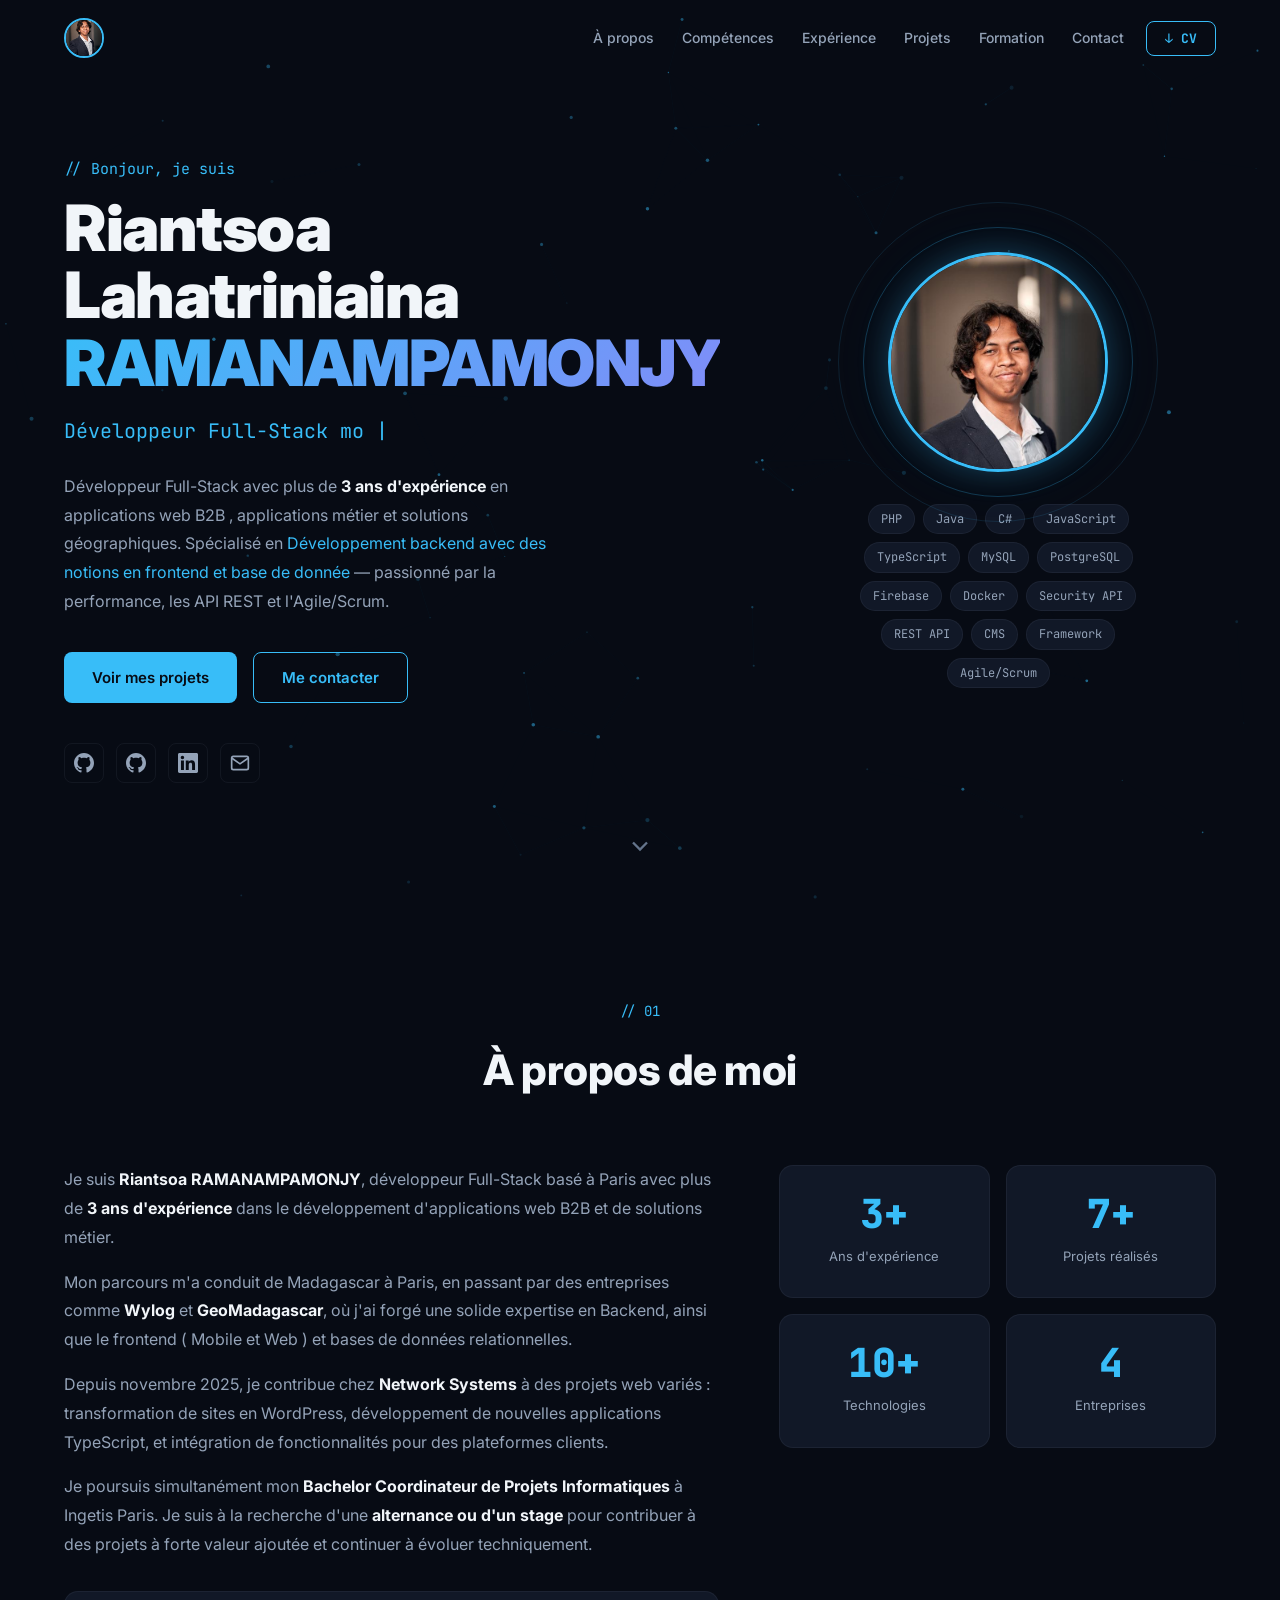
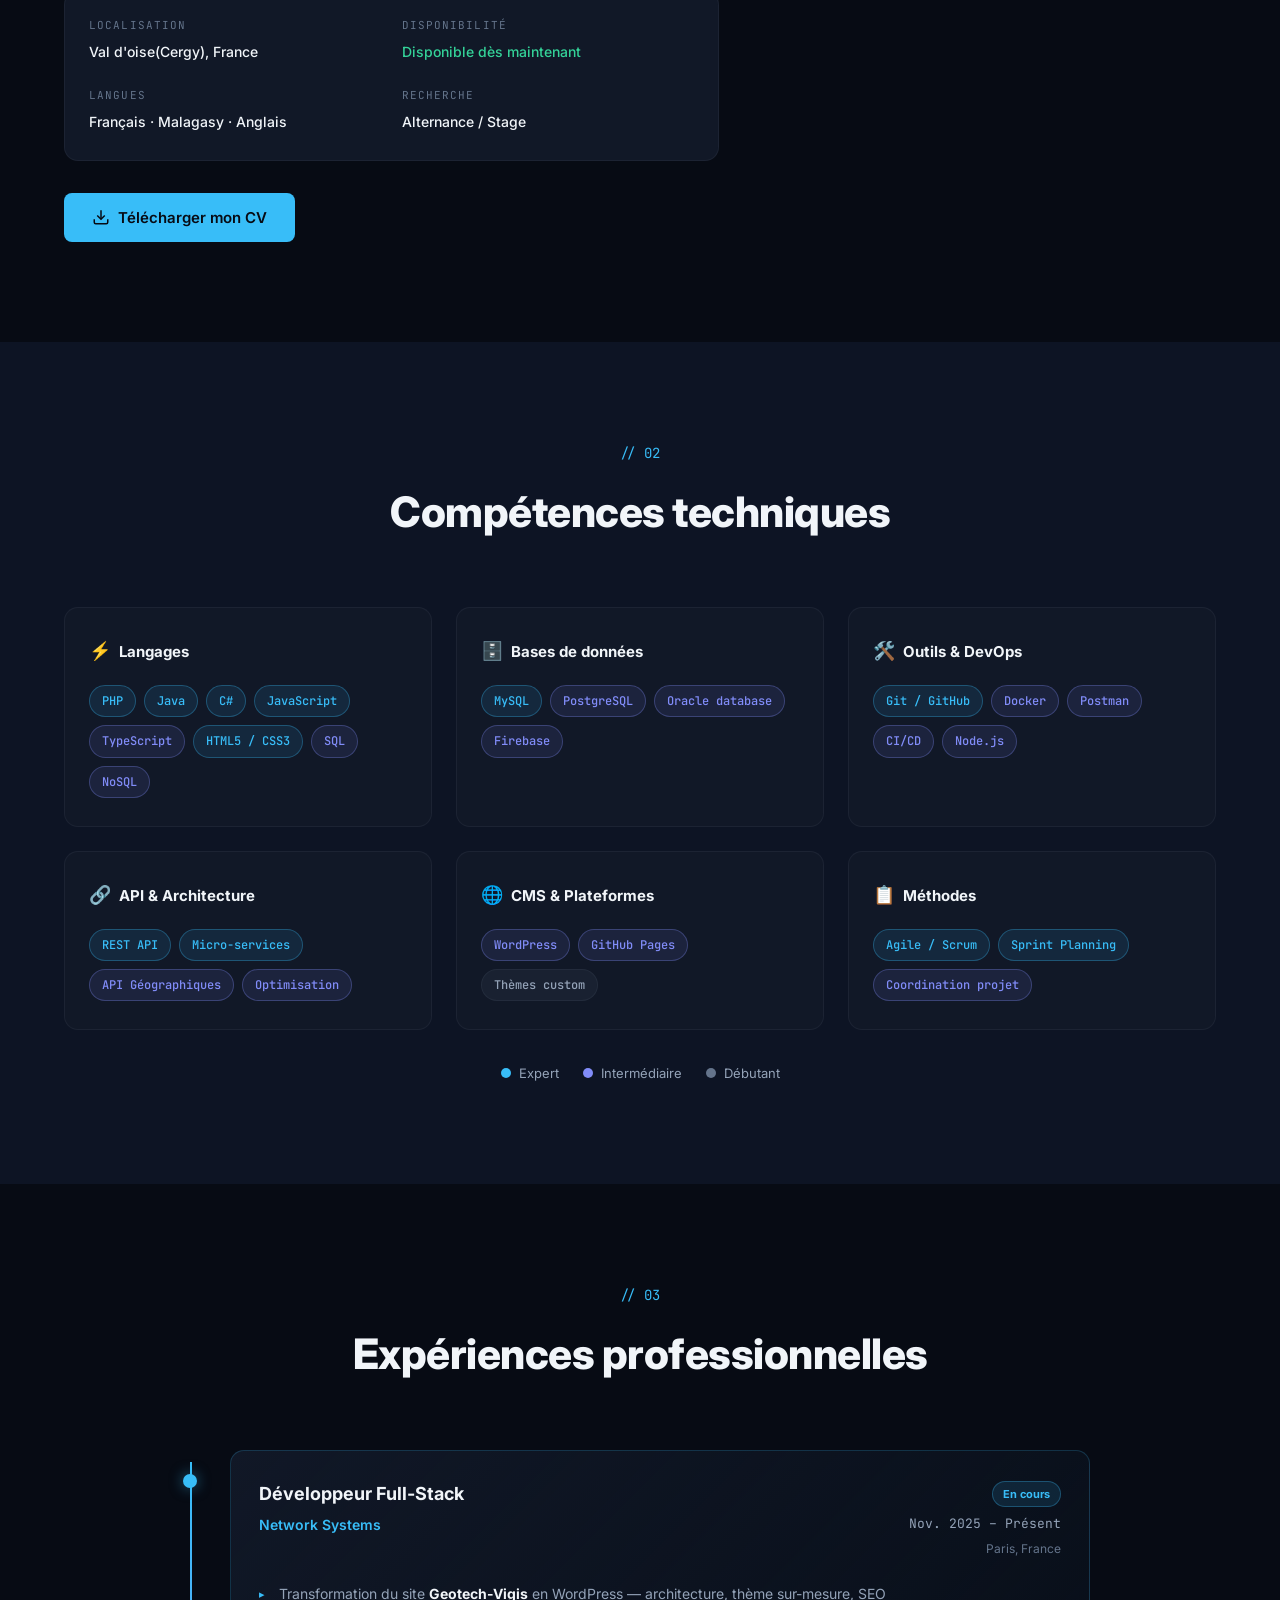
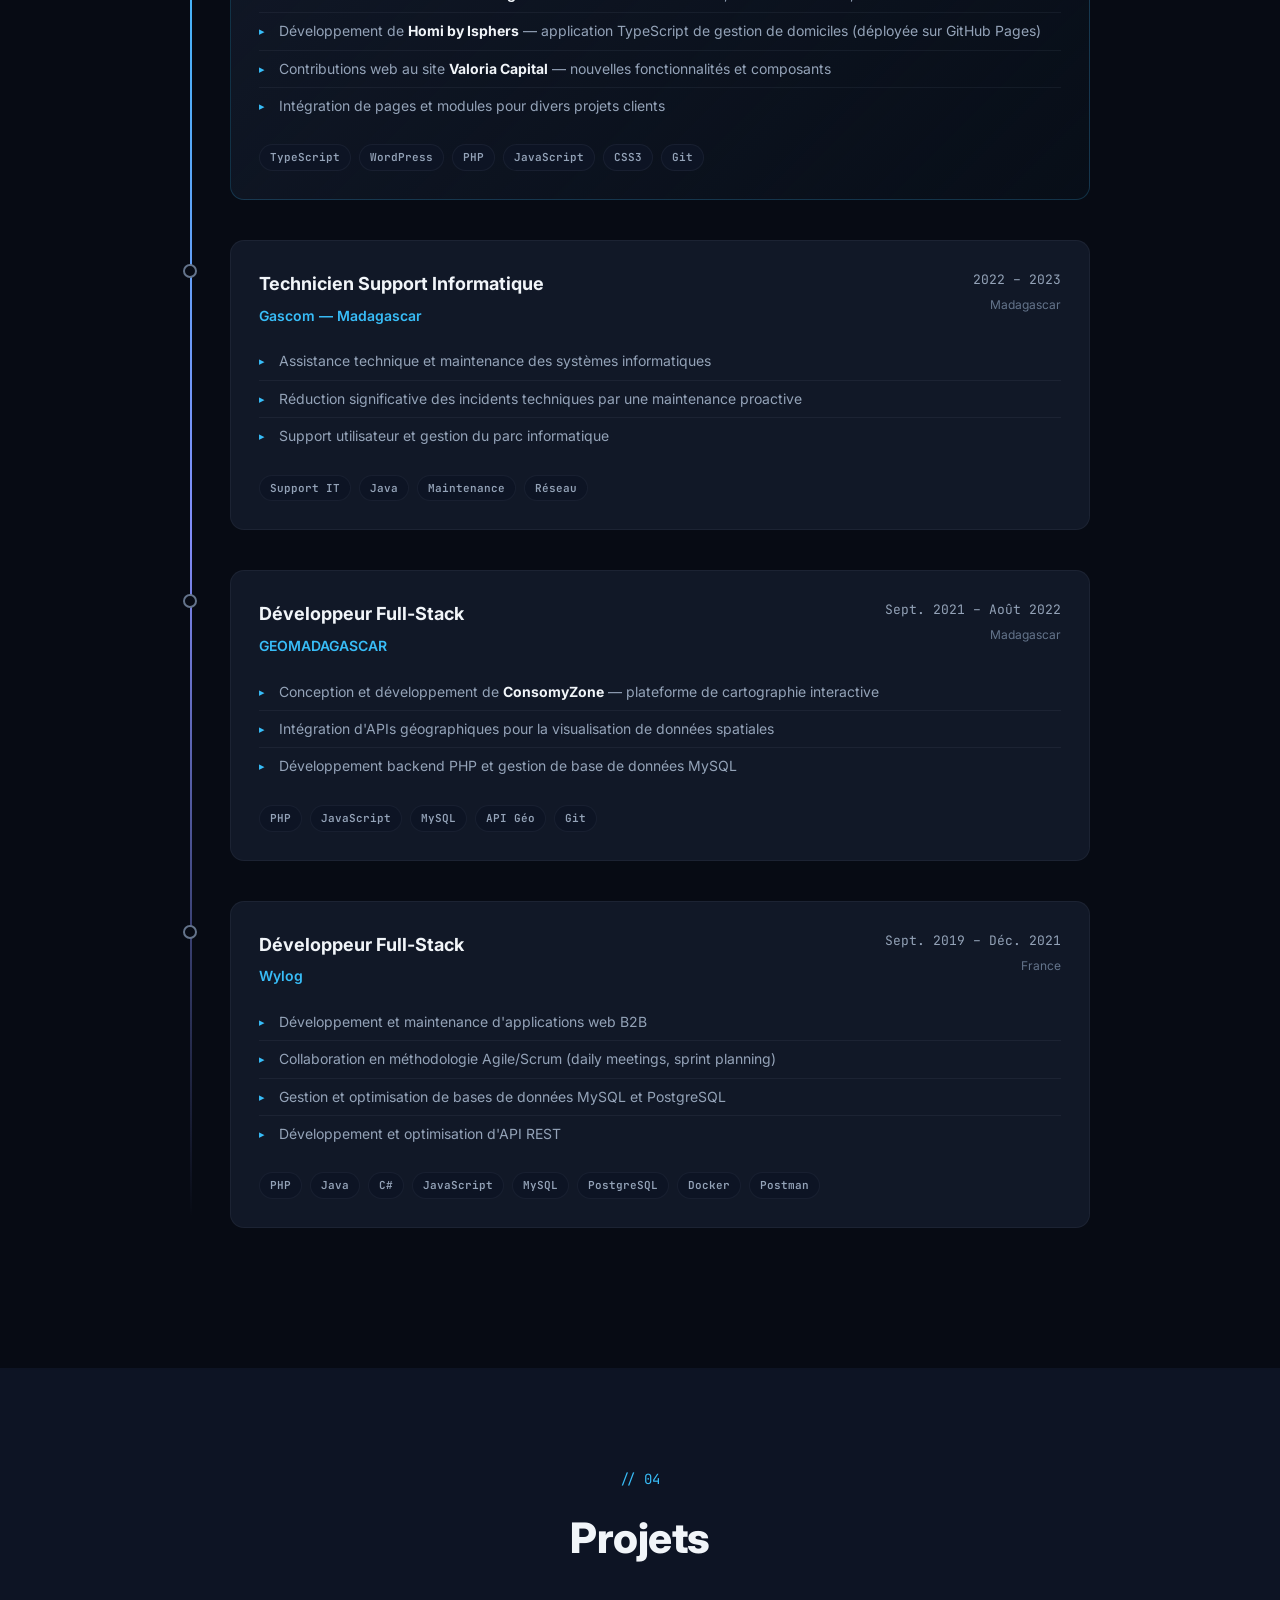
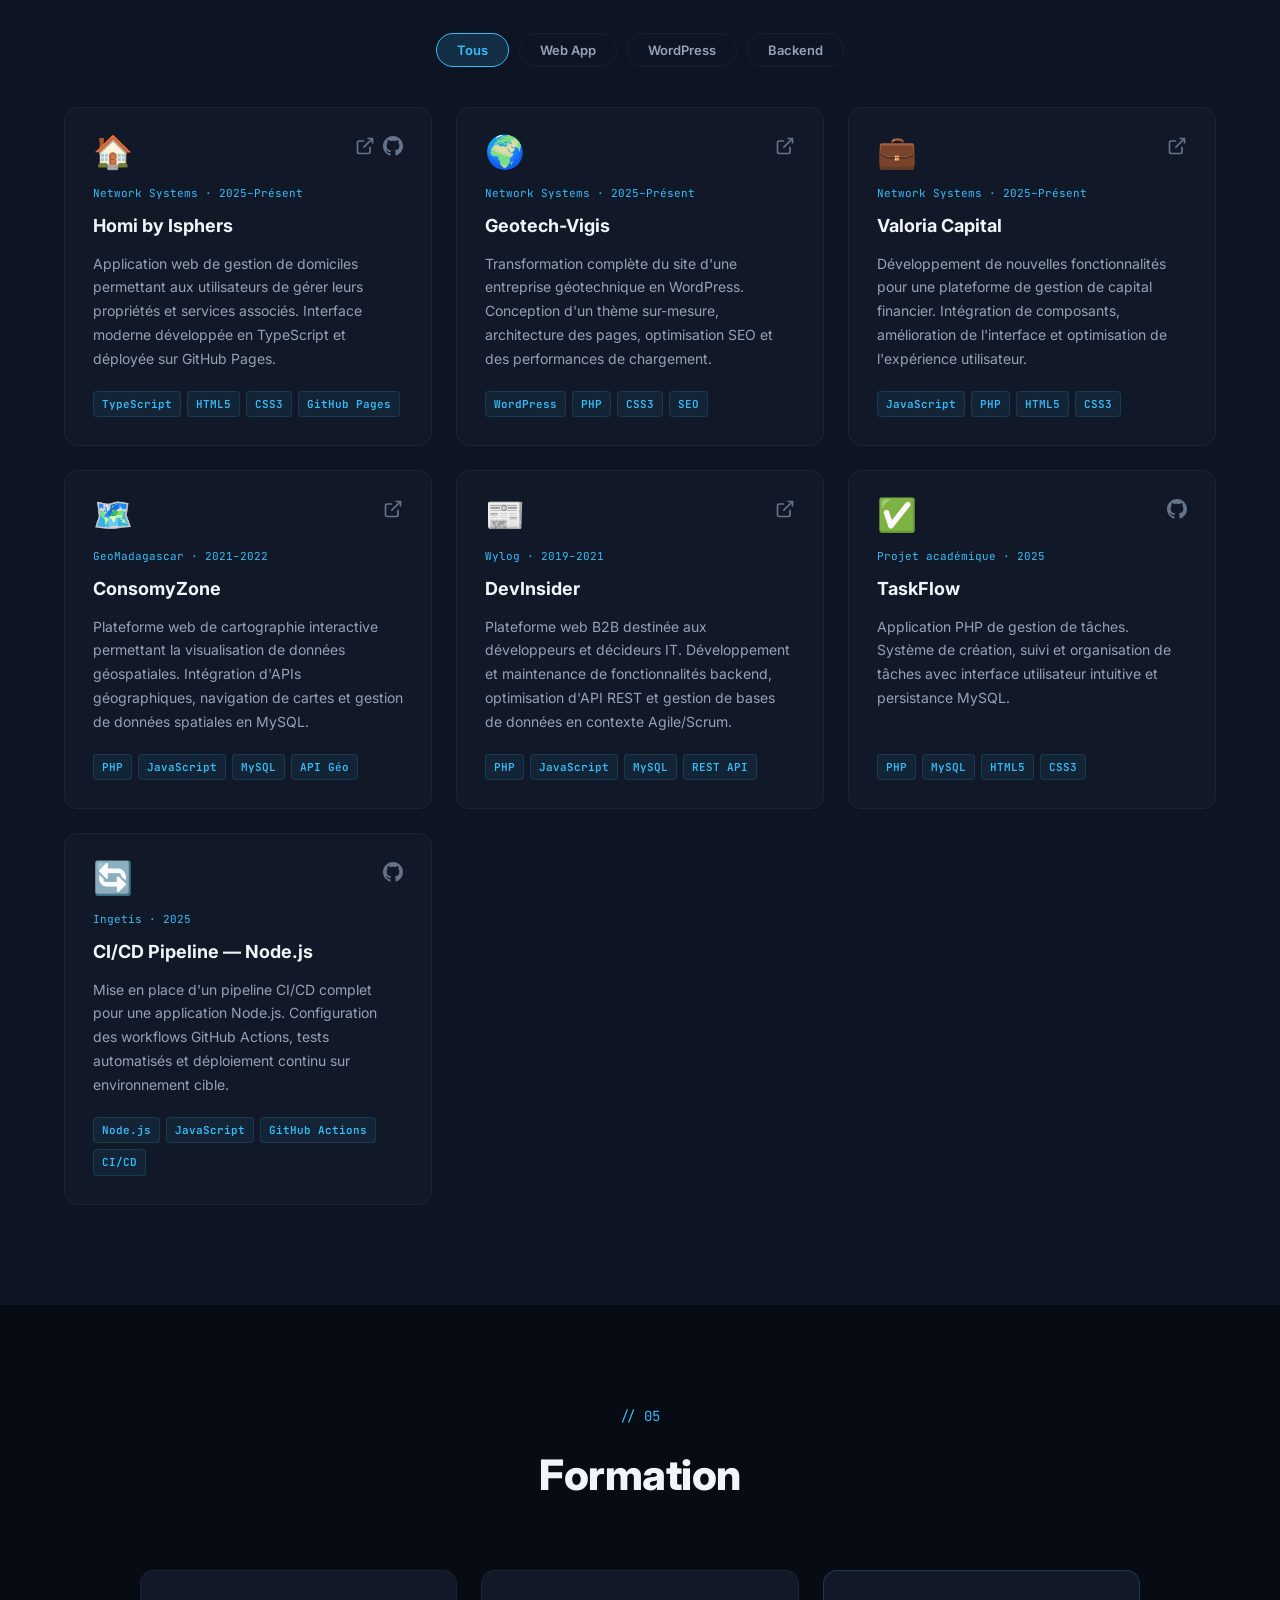
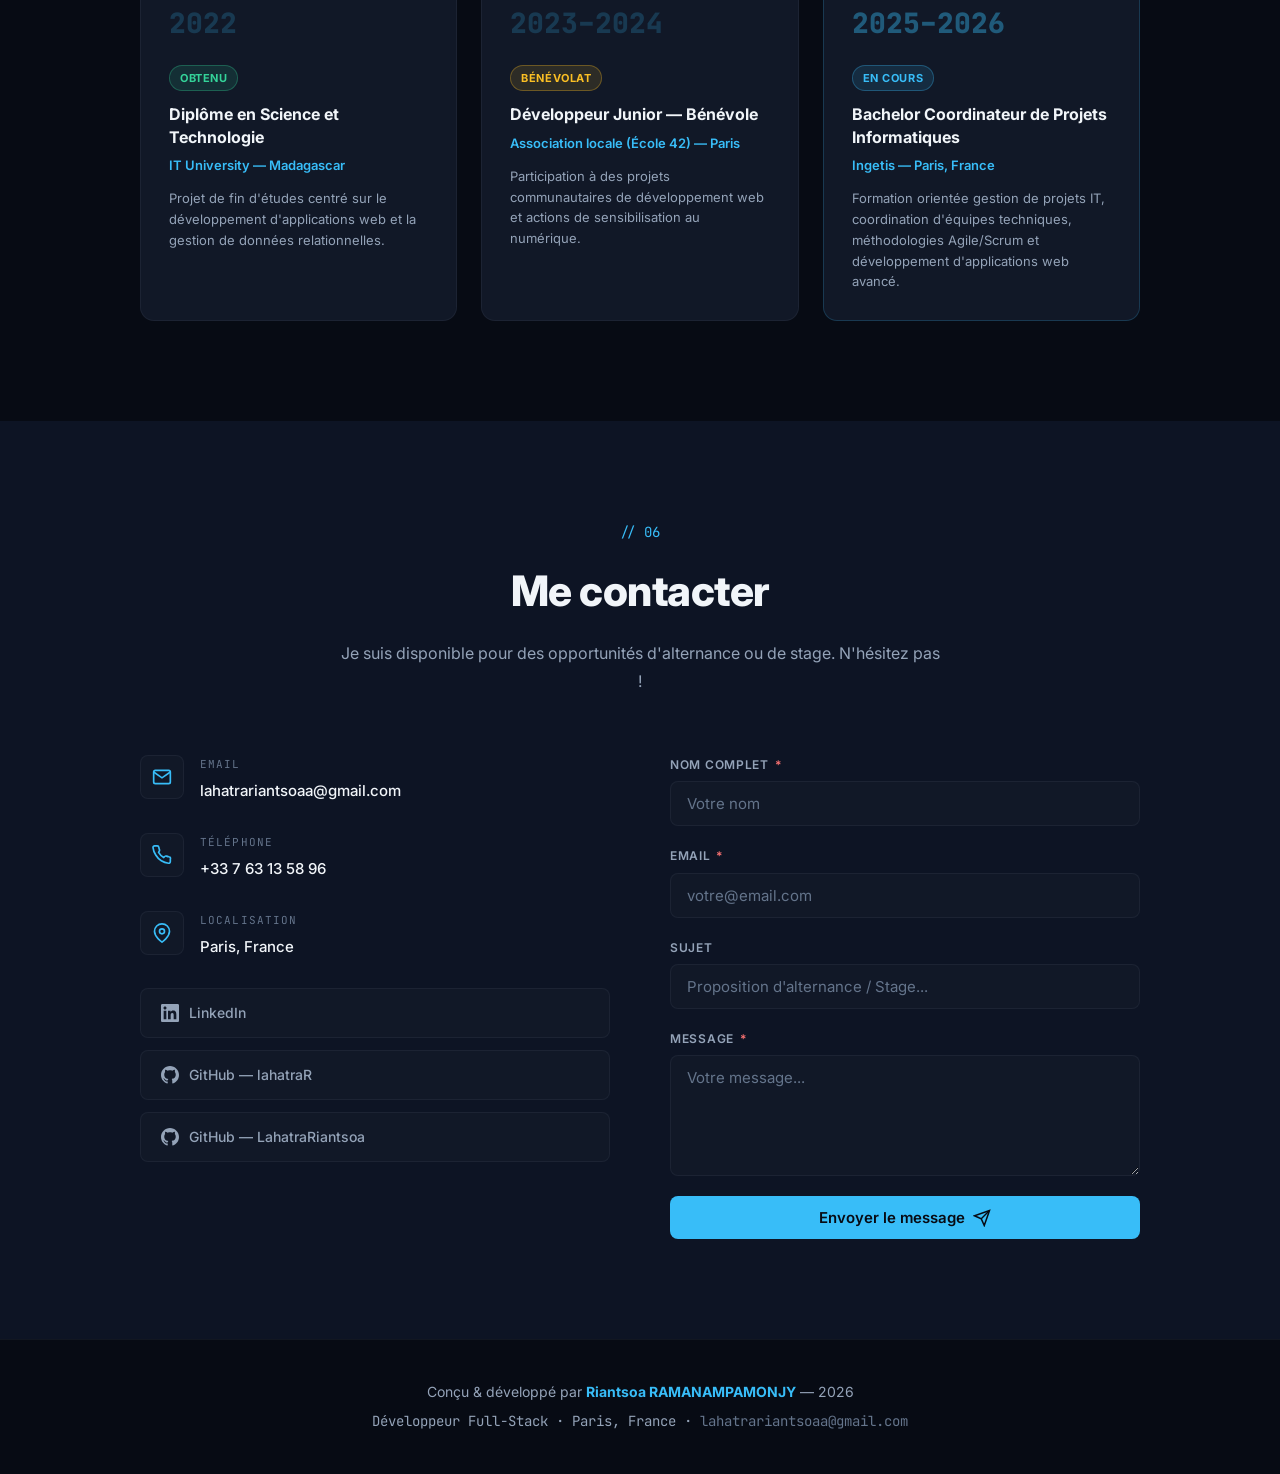
==== commit cc424f1c: "Update index.html" ====
--- a/index.html
+++ b/index.html
@@ -173,7 +173,7 @@
               <span class="about__info-value">Alternance / Stage</span>
             </div>
           </div>
-          <a href="CV_Riantsoa_2026.html" target="_blank" class="btn btn--primary">
+          <a href="CV_Riantsoa.pdf" download class="btn btn--primary">
             <svg viewBox="0 0 24 24" fill="none" stroke="currentColor" stroke-width="2">
               <path d="M21 15v4a2 2 0 0 1-2 2H5a2 2 0 0 1-2-2v-4" />
               <polyline points="7 10 12 15 17 10" />
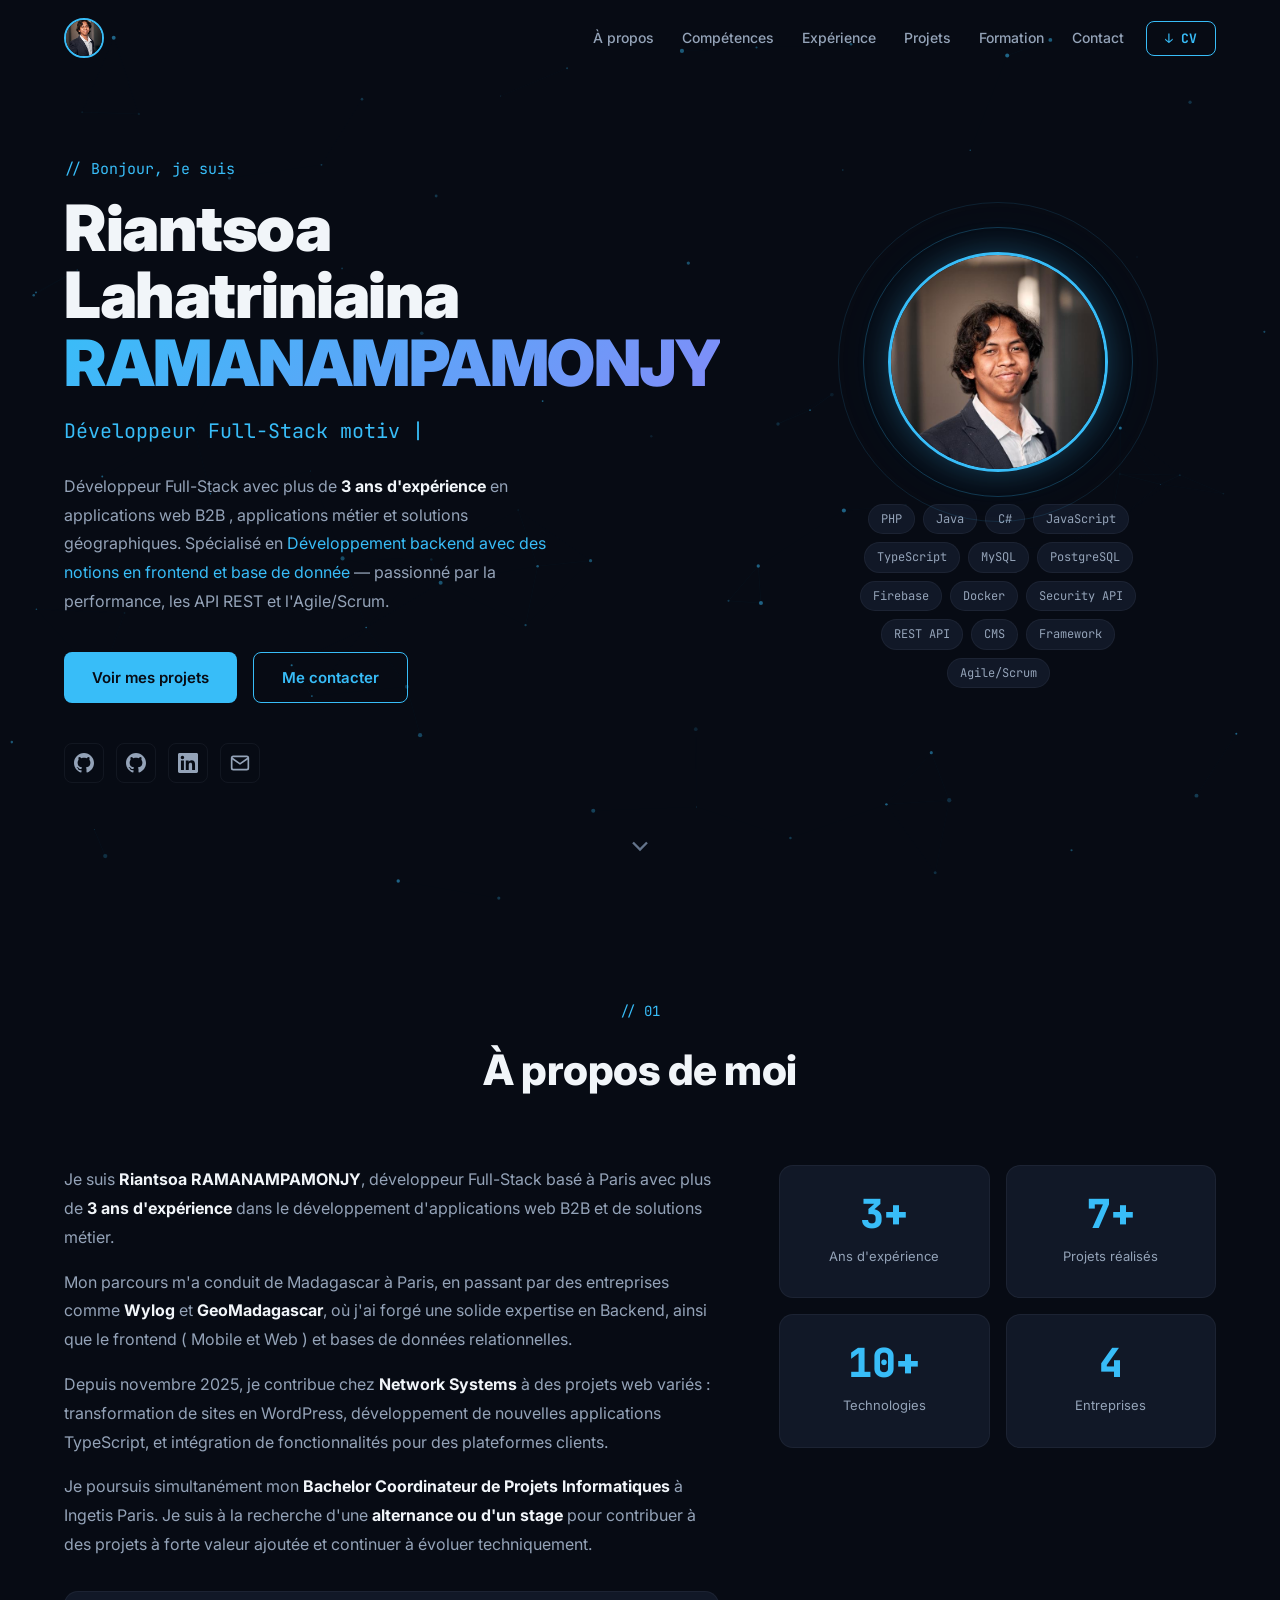
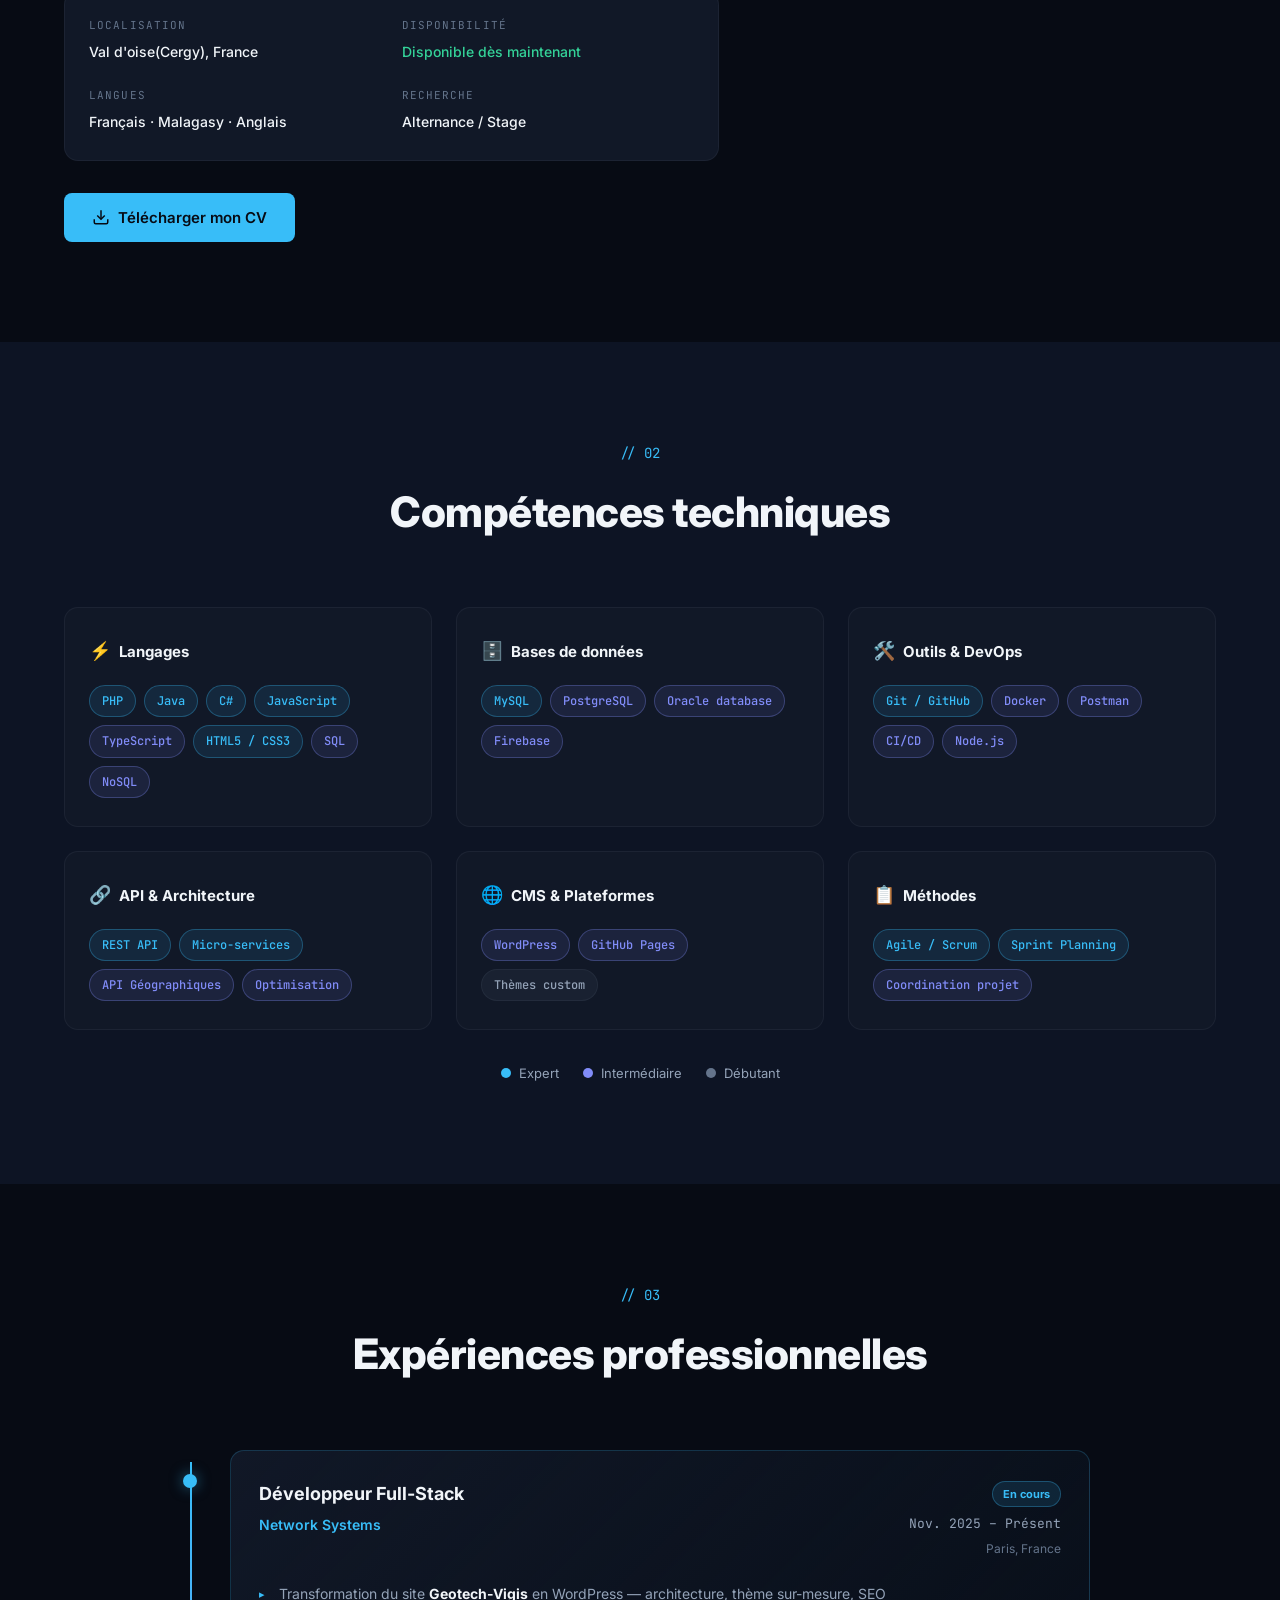
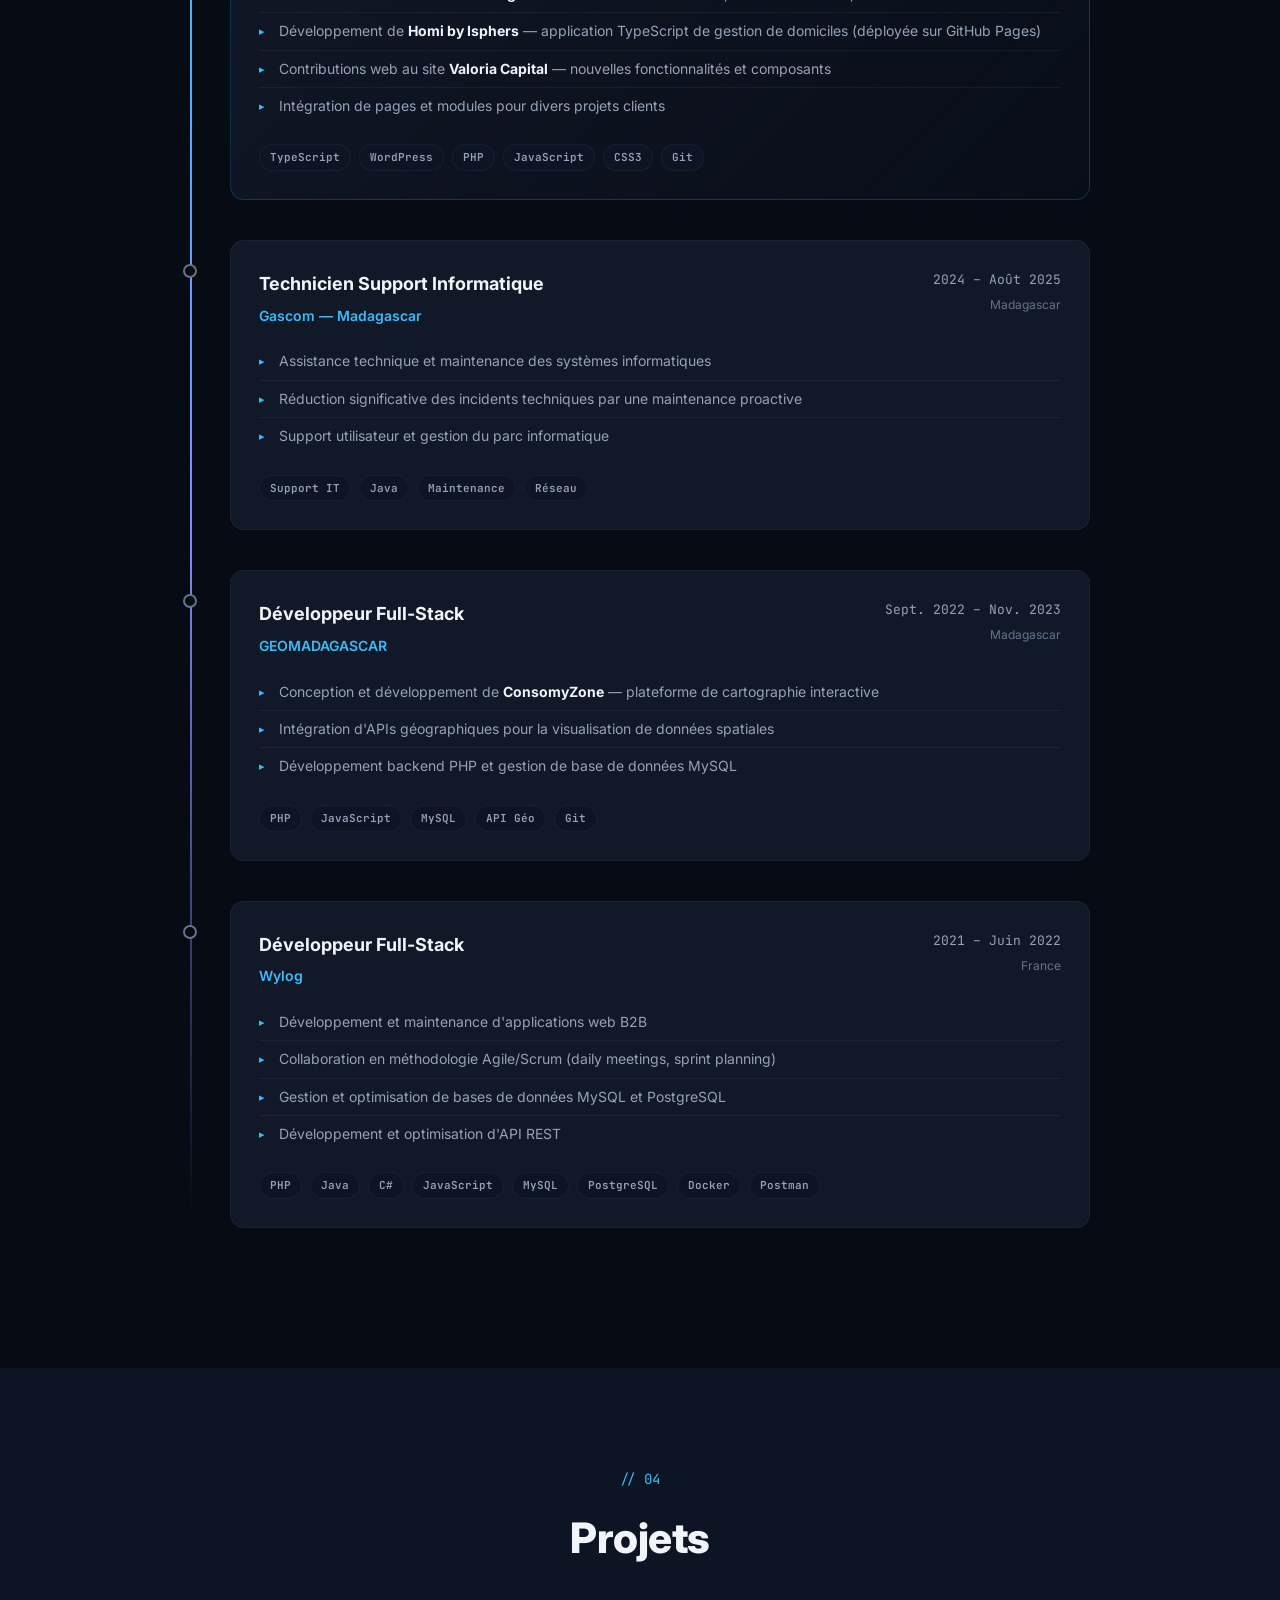
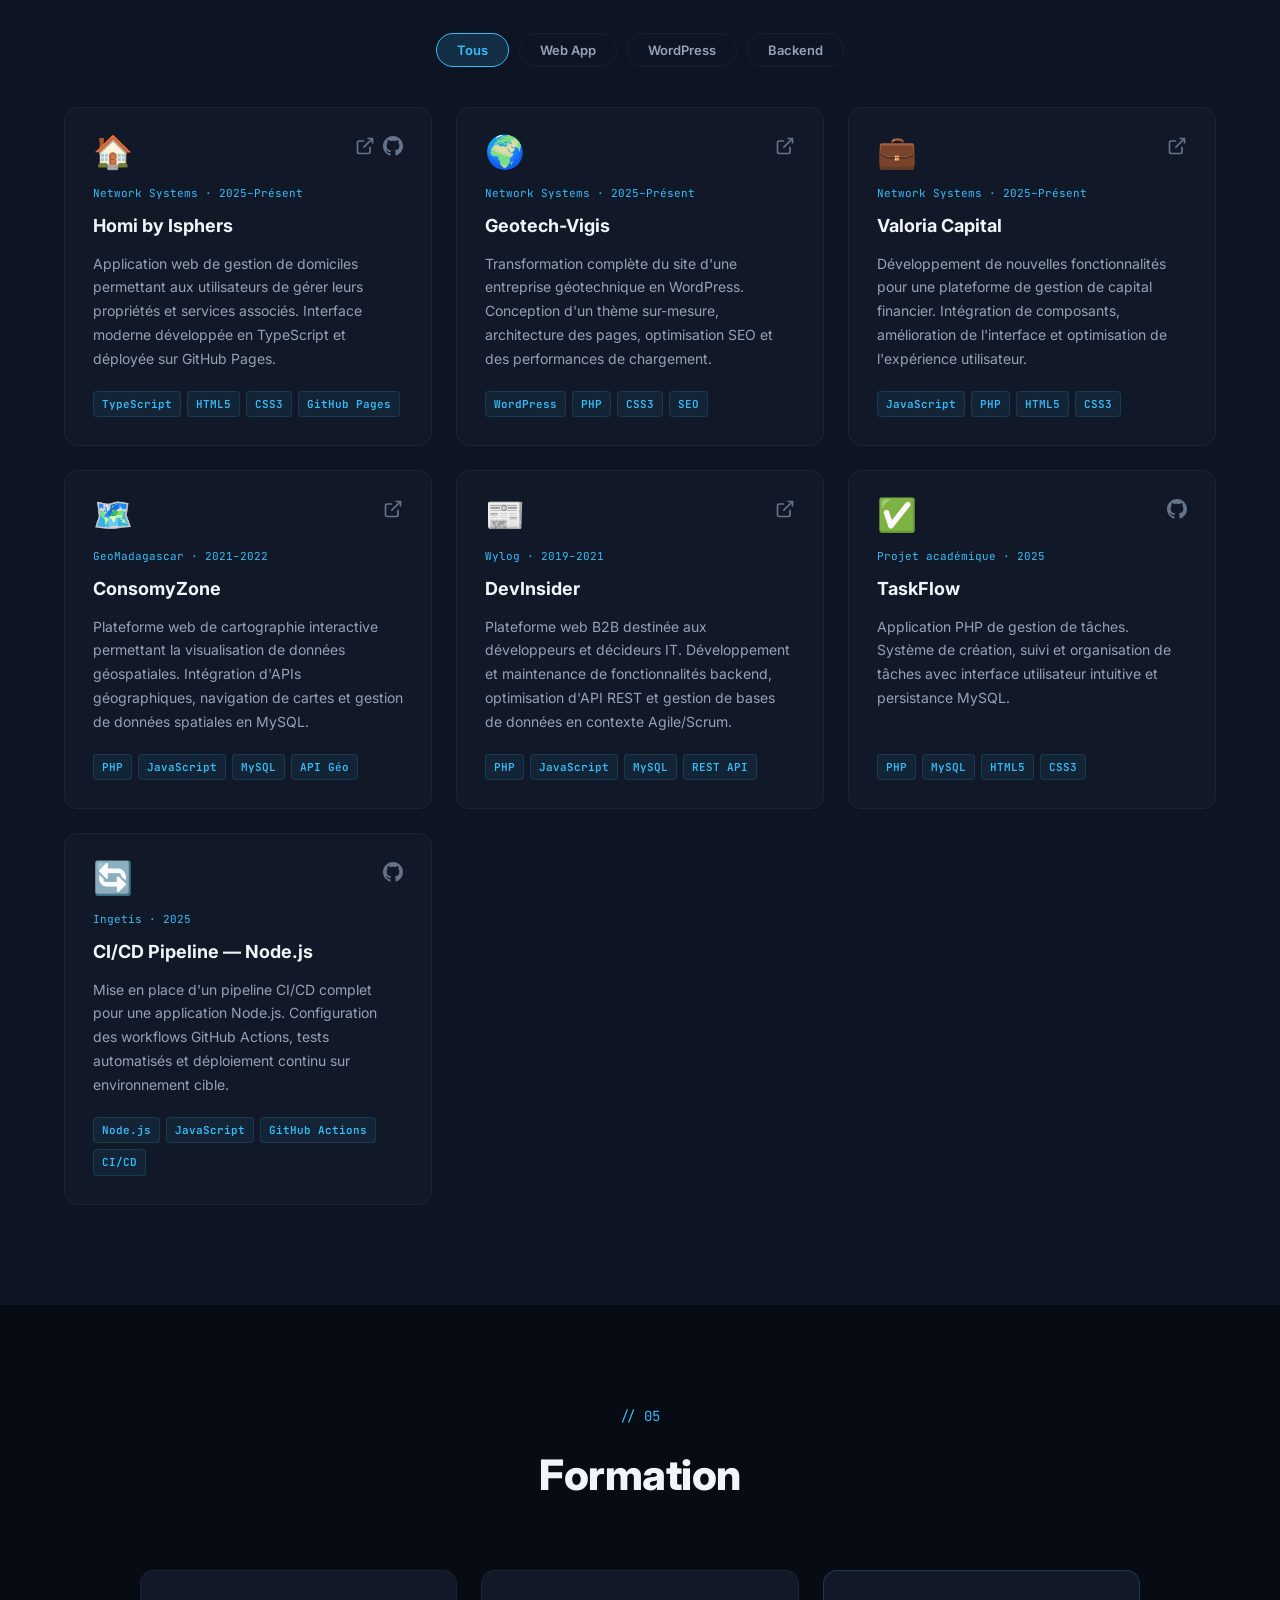
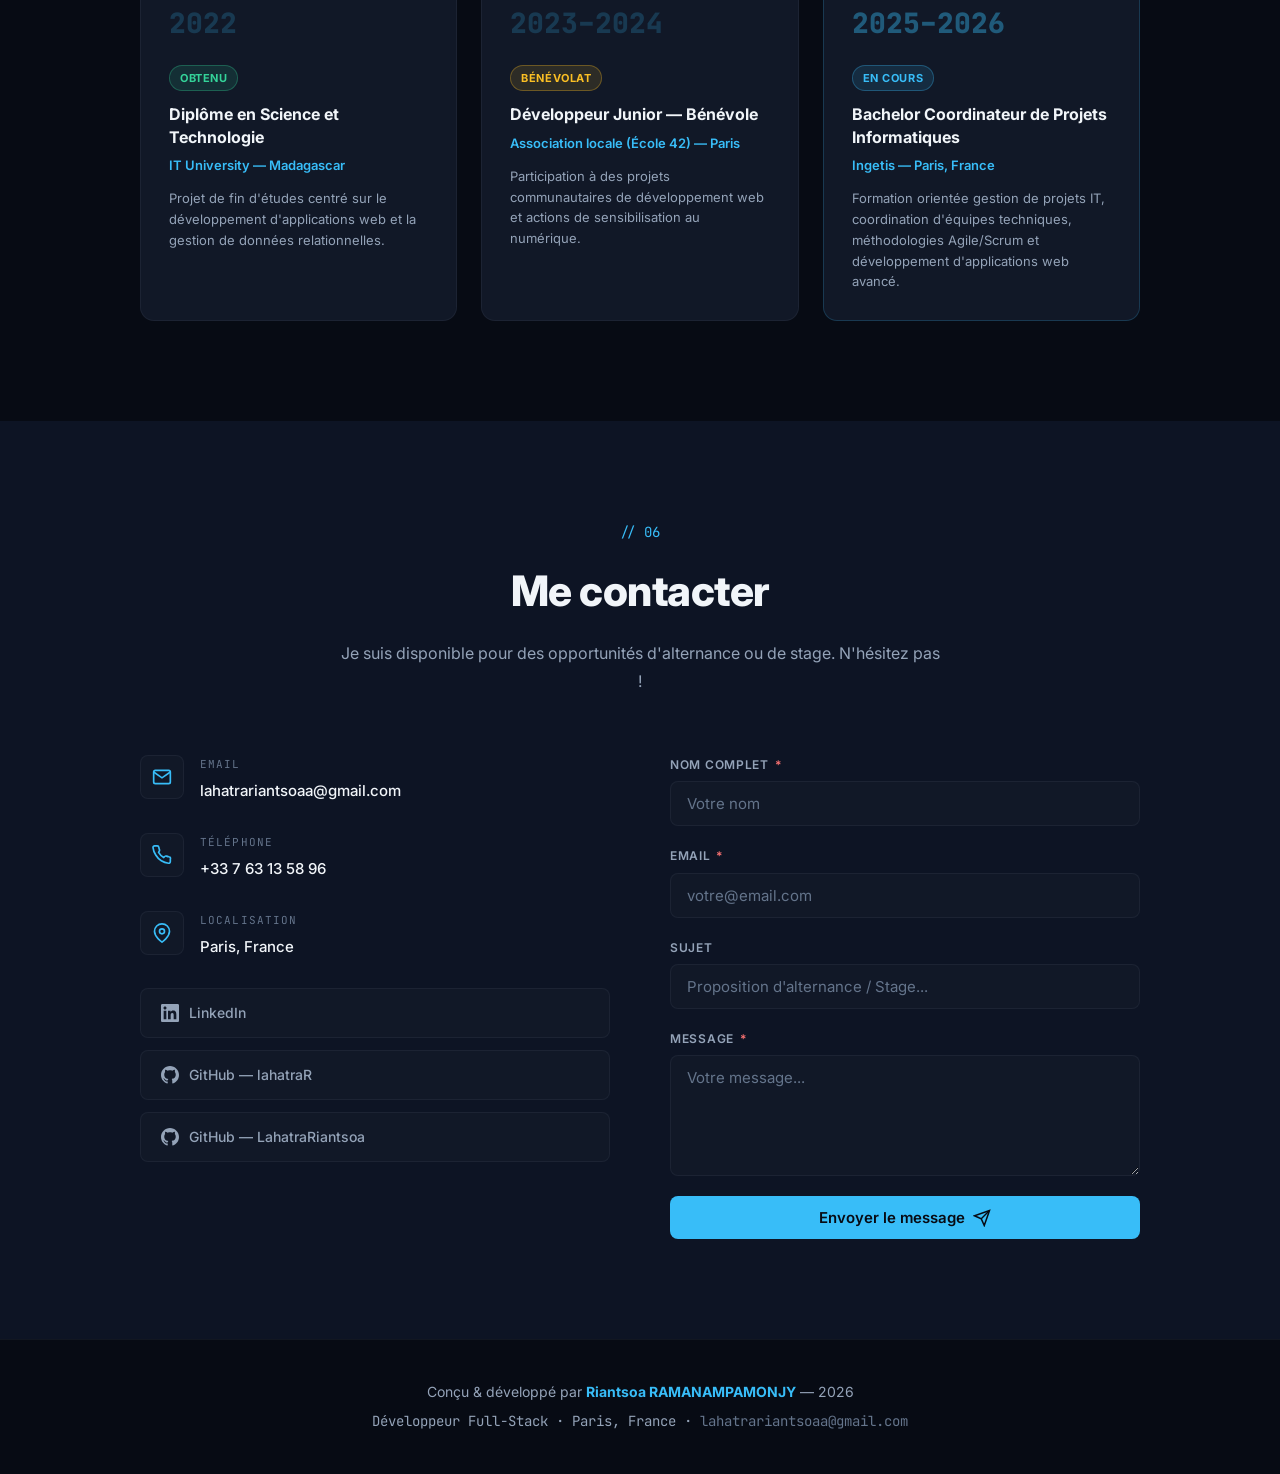
==== commit 2ff0e0cd: "update" ====
--- a/index.html
+++ b/index.html
@@ -173,7 +173,7 @@
               <span class="about__info-value">Alternance / Stage</span>
             </div>
           </div>
-          <a href="CV_Riantsoa.pdf" download class="btn btn--primary">
+          <a href="CV — Riantsoa RAMANAMPAMONJY.pdf" download class="btn btn--primary">
             <svg viewBox="0 0 24 24" fill="none" stroke="currentColor" stroke-width="2">
               <path d="M21 15v4a2 2 0 0 1-2 2H5a2 2 0 0 1-2-2v-4" />
               <polyline points="7 10 12 15 17 10" />
@@ -344,7 +344,7 @@
                 <p class="timeline__company">Gascom — Madagascar</p>
               </div>
               <div class="timeline__meta">
-                <span class="timeline__date">2022 – 2023</span>
+                <span class="timeline__date">2024 – Août 2025</span>
                 <span class="timeline__location">Madagascar</span>
               </div>
             </div>
@@ -372,7 +372,7 @@
                 <p class="timeline__company">GEOMADAGASCAR</p>
               </div>
               <div class="timeline__meta">
-                <span class="timeline__date">Sept. 2021 – Août 2022</span>
+                <span class="timeline__date">Sept. 2022 – Nov. 2023</span>
                 <span class="timeline__location">Madagascar</span>
               </div>
             </div>
@@ -402,7 +402,7 @@
                 <p class="timeline__company">Wylog</p>
               </div>
               <div class="timeline__meta">
-                <span class="timeline__date">Sept. 2019 – Déc. 2021</span>
+                <span class="timeline__date">2021 – Juin 2022</span>
                 <span class="timeline__location">France</span>
               </div>
             </div>
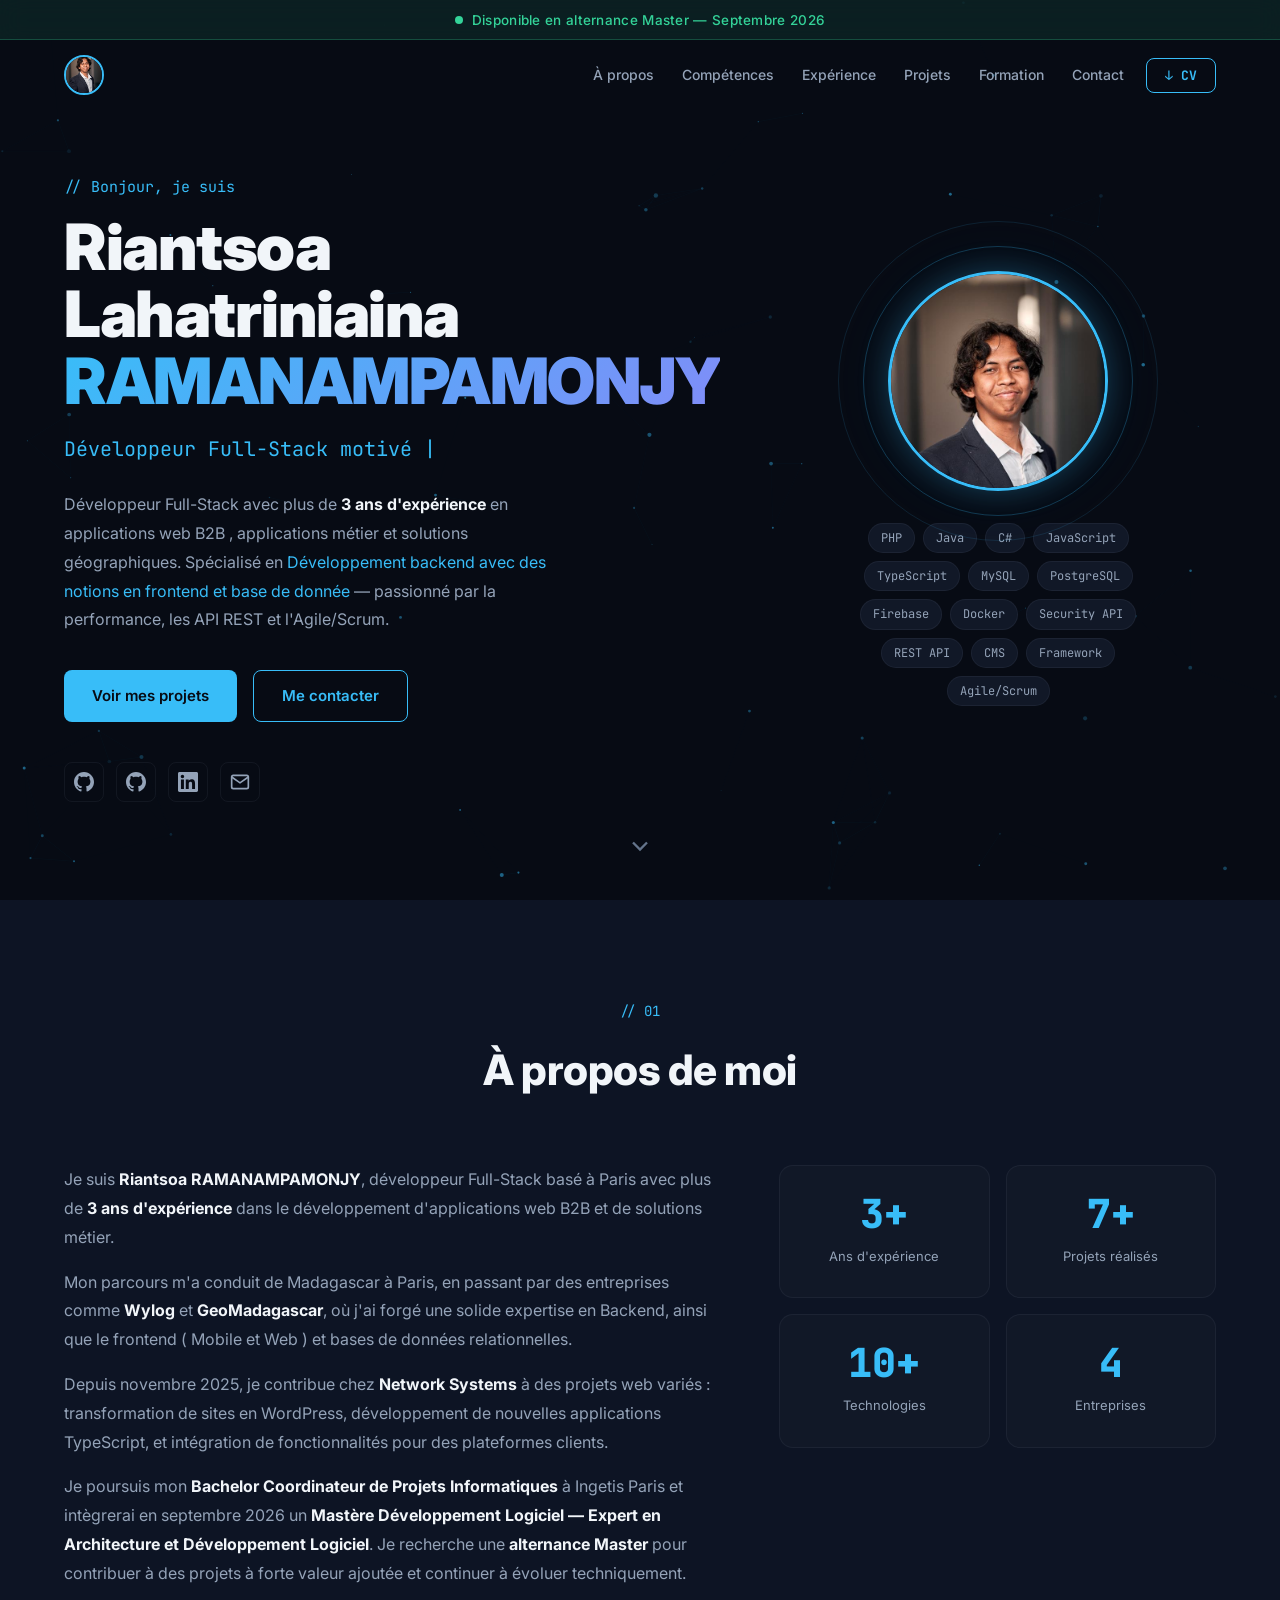
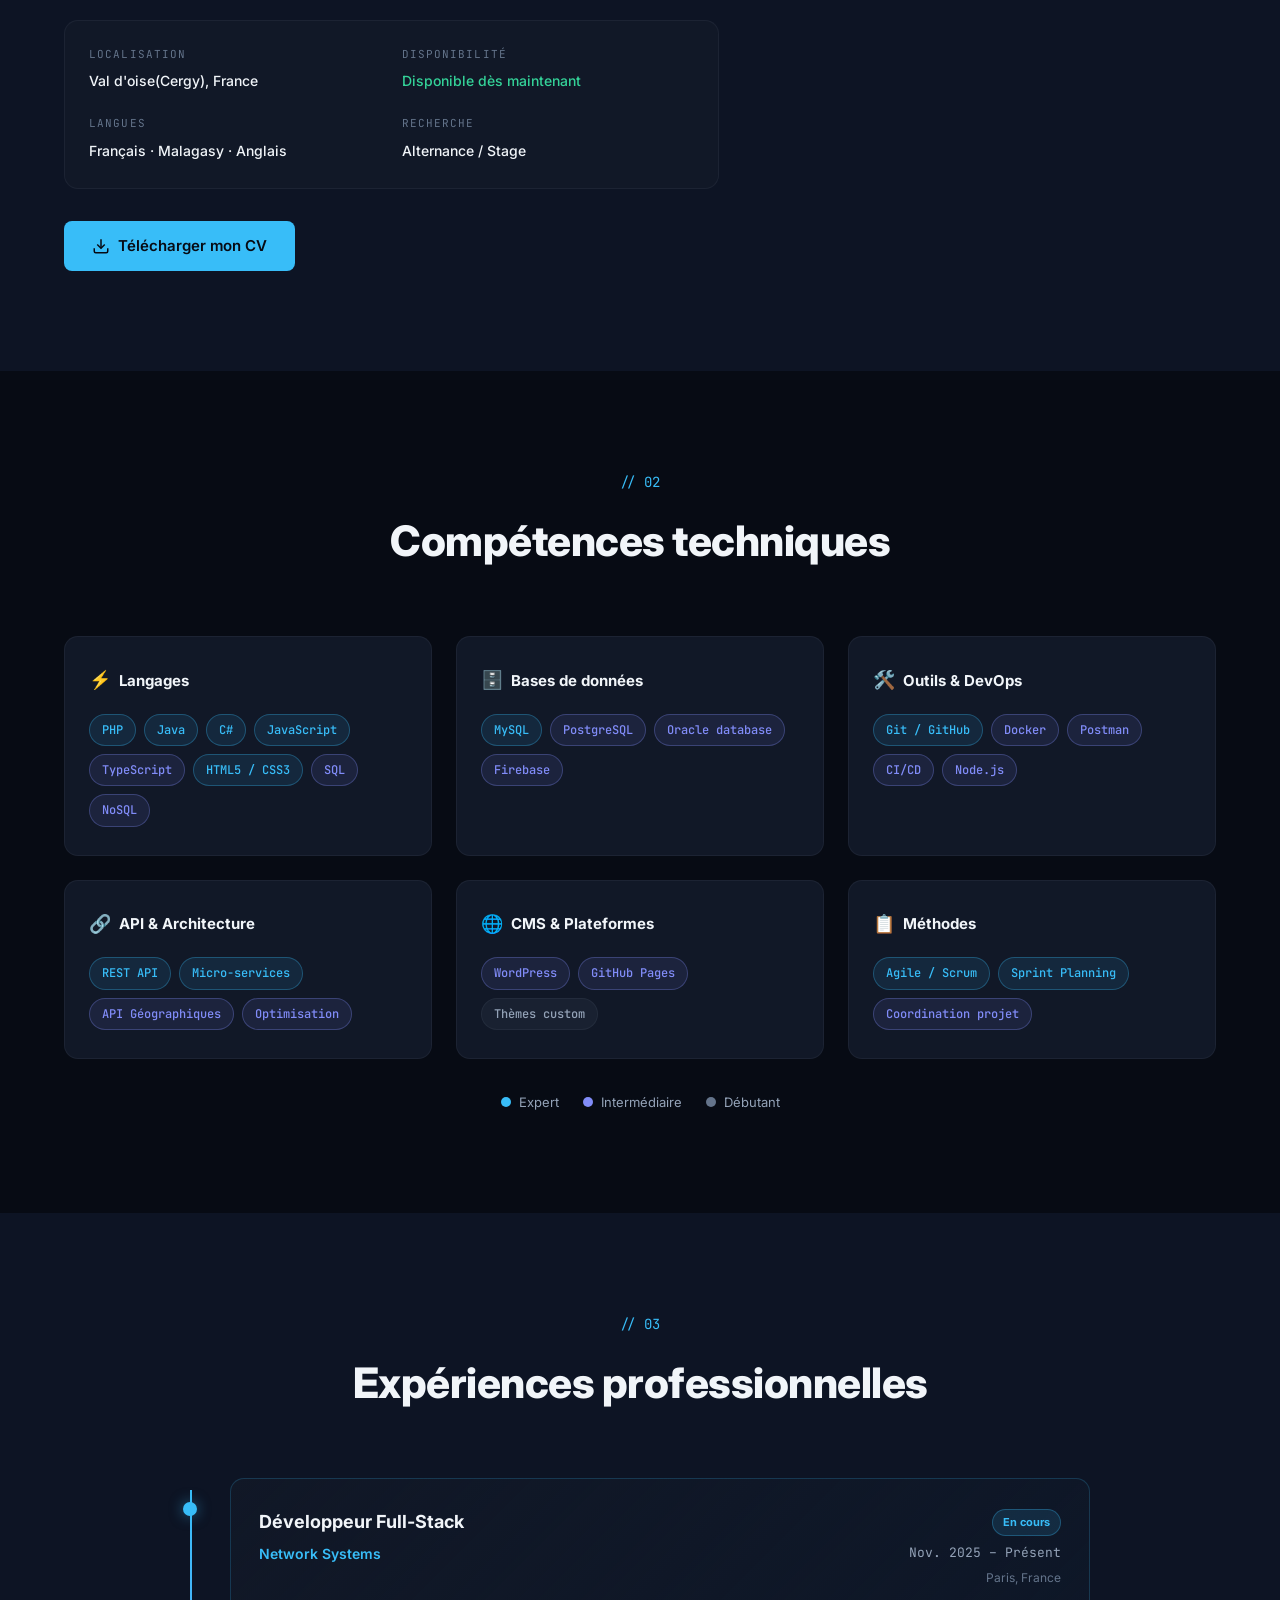
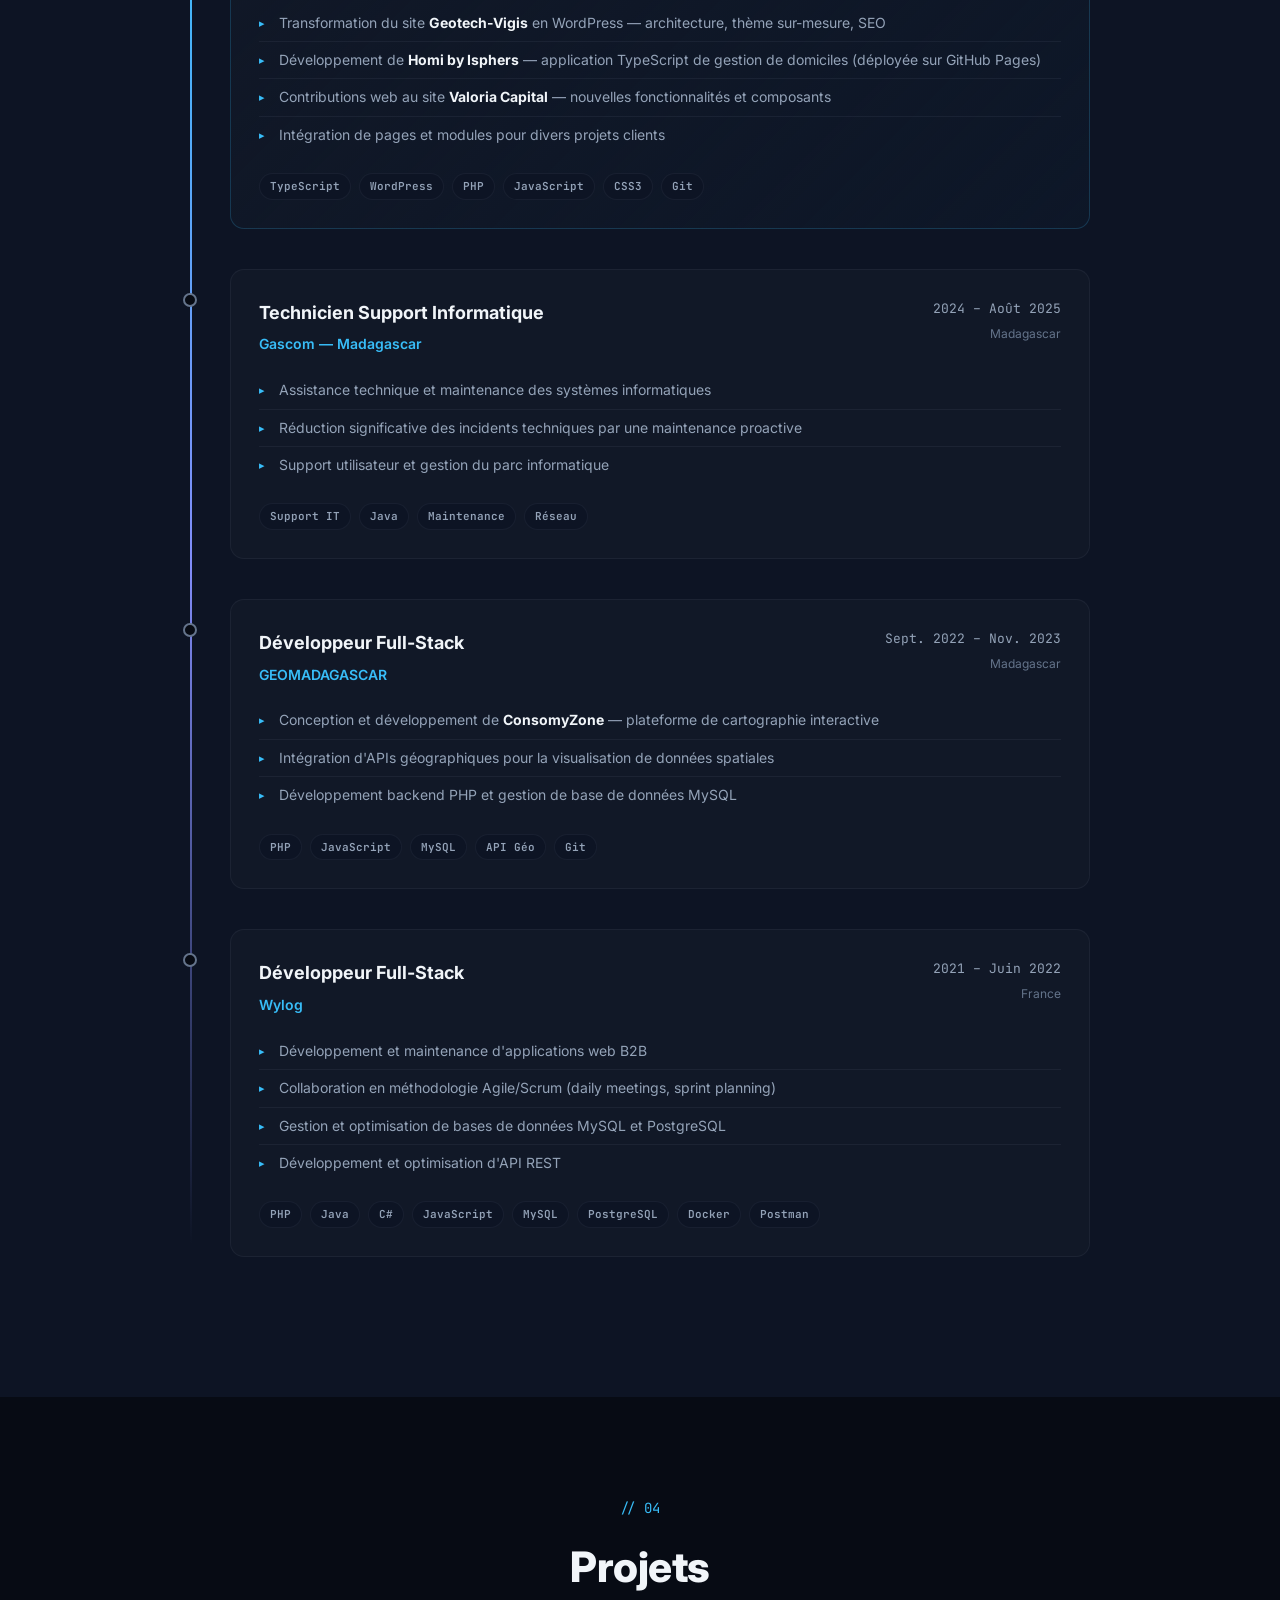
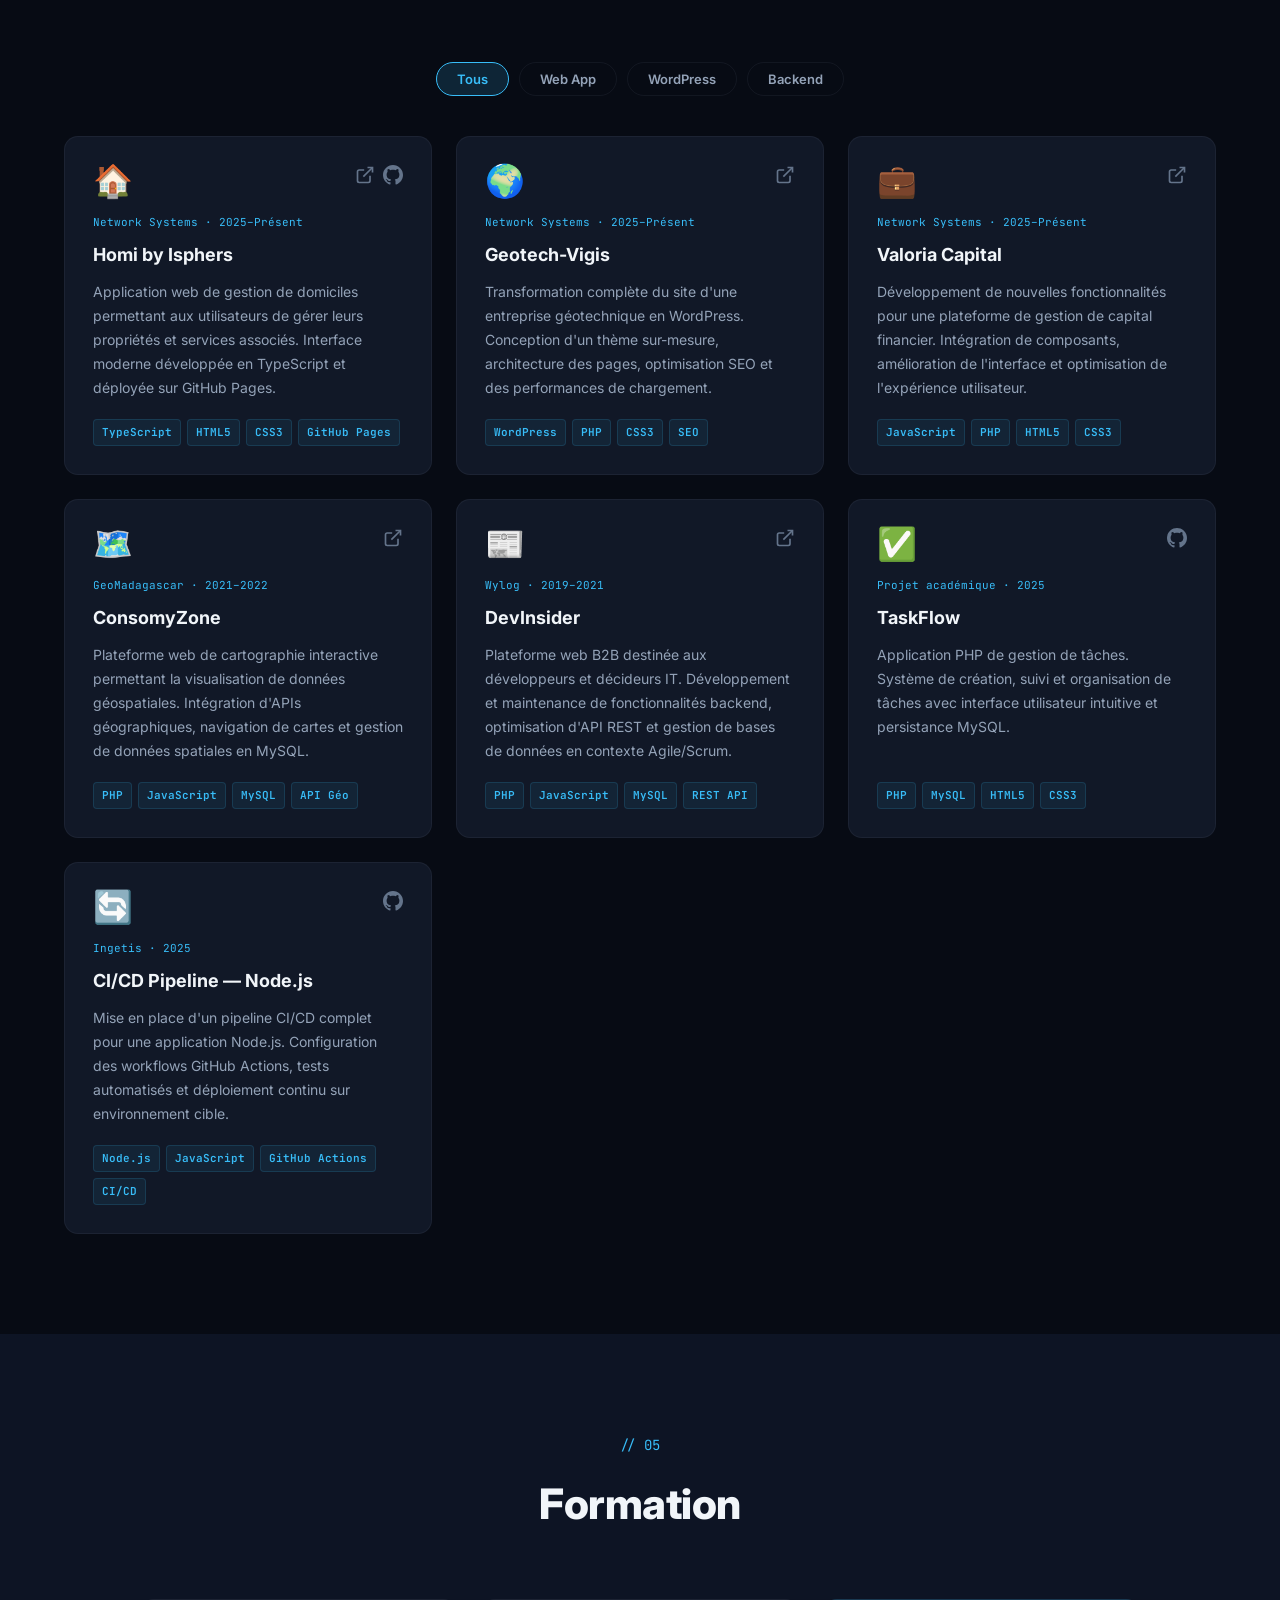
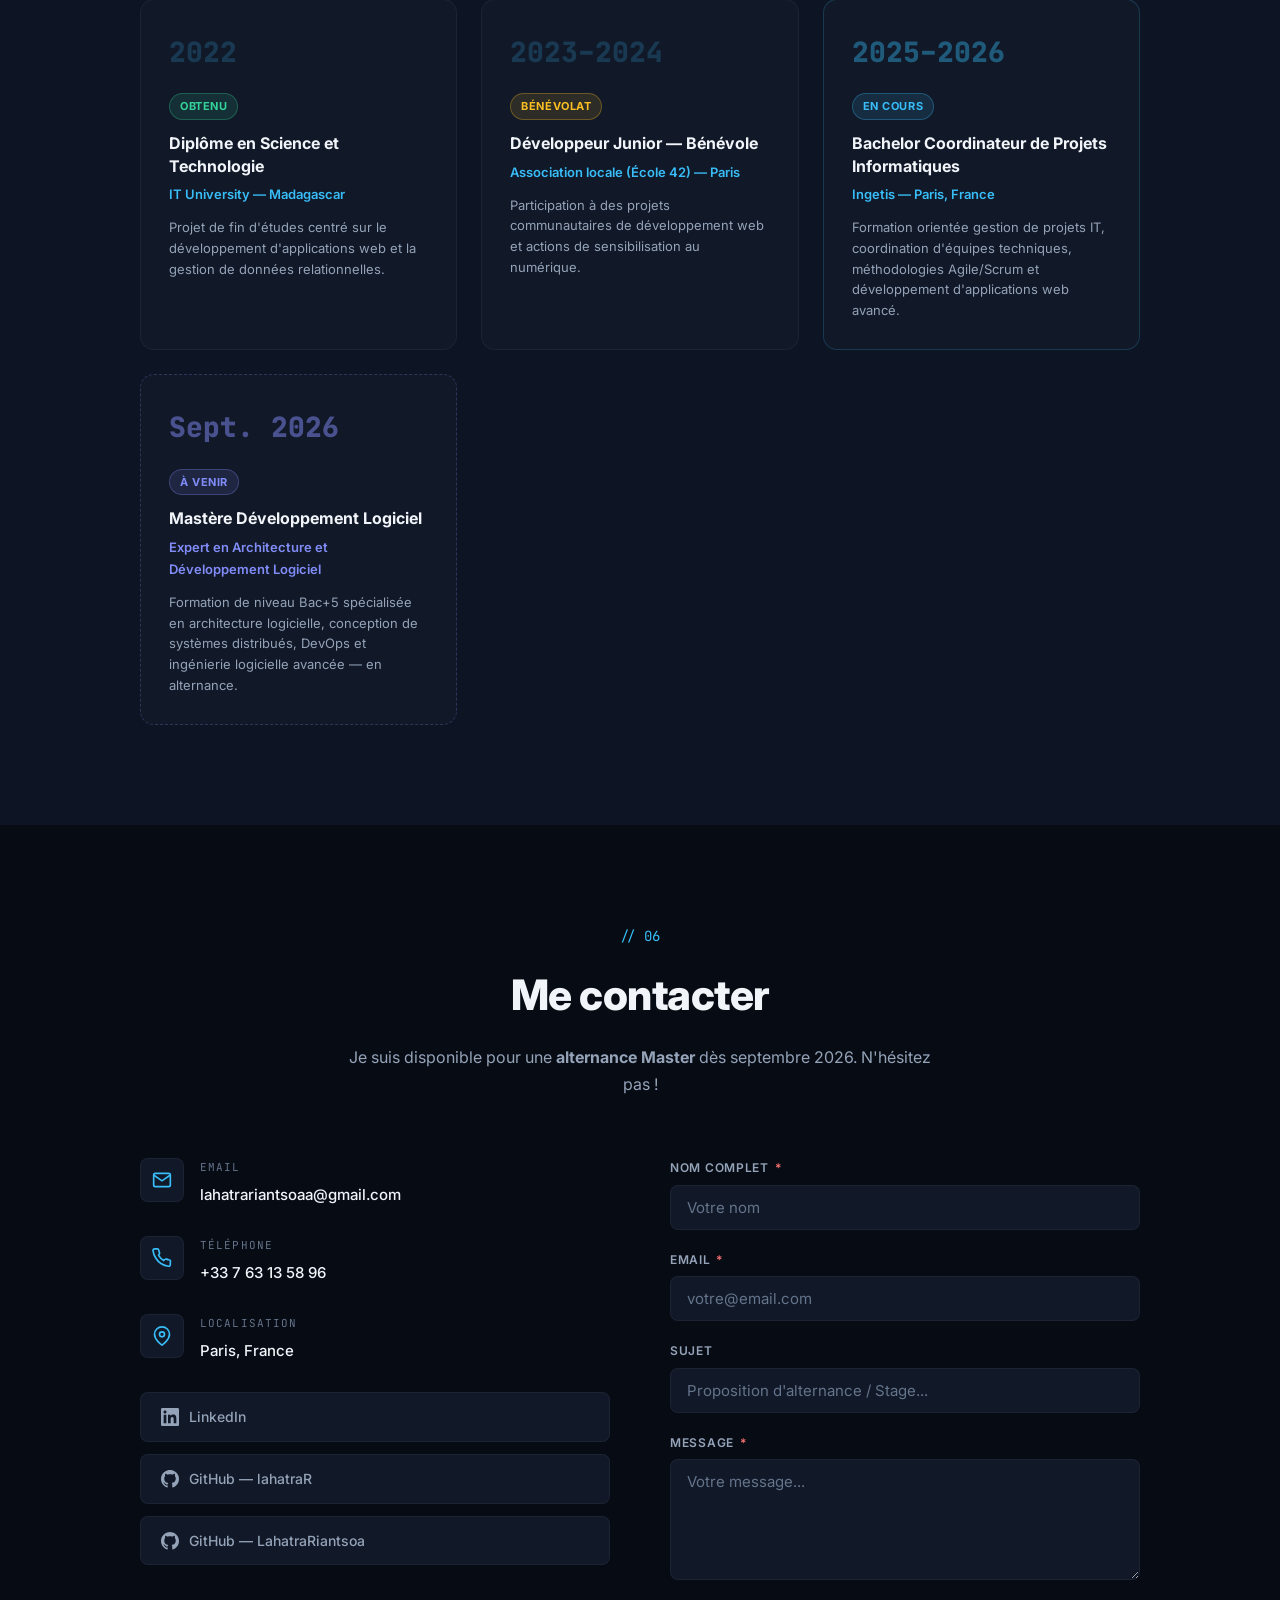
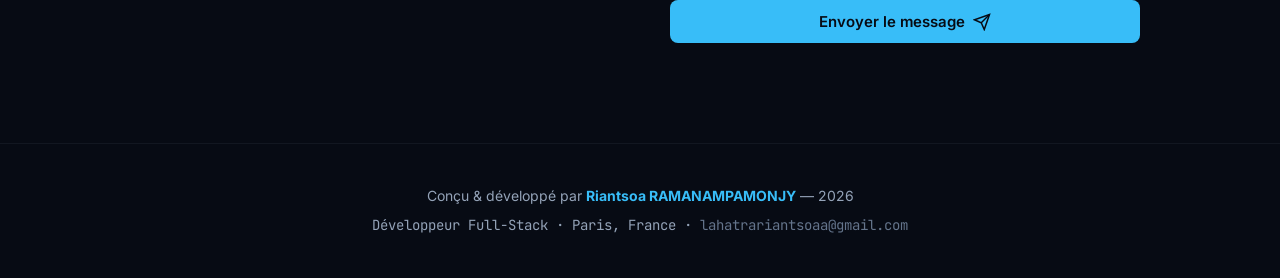
==== commit 0a946f97: "commit" ====
--- a/index.html
+++ b/index.html
@@ -21,6 +21,14 @@
 </head>
 
 <body>
+
+  <!-- ======================== AVAILABILITY BAR ======================== -->
+  <div class="avail-bar" id="availBar">
+    <span class="avail-bar__inner">
+      <span class="avail-dot"></span>
+      Disponible en alternance Master &mdash; Septembre 2026
+    </span>
+  </div>
 
   <!-- ======================== NAVIGATION ======================== -->
   <nav class="nav" id="nav">
@@ -151,9 +159,10 @@
             de fonctionnalités pour des plateformes clients.
           </p>
           <p>
-            Je poursuis simultanément mon <strong>Bachelor Coordinateur de Projets Informatiques</strong> à Ingetis
-            Paris. Je suis à la recherche d'une <strong>alternance ou d'un stage</strong> pour contribuer à des projets
-            à forte valeur ajoutée et continuer à évoluer techniquement.
+            Je poursuis mon <strong>Bachelor Coordinateur de Projets Informatiques</strong> à Ingetis Paris et
+            intègrerai en septembre 2026 un <strong>Mastère Développement Logiciel — Expert en Architecture et
+            Développement Logiciel</strong>. Je recherche une <strong>alternance Master</strong> pour contribuer à
+            des projets à forte valeur ajoutée et continuer à évoluer techniquement.
           </p>
           <div class="about__info">
             <div class="about__info-item">
@@ -669,6 +678,17 @@
           </div>
         </div>
 
+        <div class="edu-card edu-card--next reveal reveal--delay-1">
+          <div class="edu-card__year">Sept. 2026</div>
+          <div class="edu-card__body">
+            <span class="edu-card__badge edu-card__badge--next">À venir</span>
+            <h3>Mastère Développement Logiciel</h3>
+            <p class="edu-card__school">Expert en Architecture et Développement Logiciel</p>
+            <p>Formation de niveau Bac+5 spécialisée en architecture logicielle, conception de systèmes distribués,
+              DevOps et ingénierie logicielle avancée — en alternance.</p>
+          </div>
+        </div>
+
       </div>
 
     </div>
@@ -680,7 +700,7 @@
       <div class="section__header reveal">
         <span class="section__tag">// 06</span>
         <h2 class="section__title">Me contacter</h2>
-        <p class="section__subtitle">Je suis disponible pour des opportunités d'alternance ou de stage. N'hésitez pas !
+        <p class="section__subtitle">Je suis disponible pour une <strong>alternance Master</strong> dès septembre 2026. N'hésitez pas !
         </p>
       </div>
       <div class="contact__grid">
--- a/css/style.css
+++ b/css/style.css
@@ -82,10 +82,39 @@
 .reveal--delay-3 { transition-delay: 0.3s; }
 
 /* =========================================
+   AVAILABILITY BAR
+   ========================================= */
+.avail-bar {
+  position: fixed; top: 0; left: 0; right: 0; z-index: 1100;
+  background: rgba(52, 211, 153, 0.10);
+  border-bottom: 1px solid rgba(52, 211, 153, 0.25);
+  backdrop-filter: blur(12px); -webkit-backdrop-filter: blur(12px);
+  text-align: center;
+  padding: 8px 24px;
+  font-size: 13.5px; font-weight: 500;
+  color: #34d399;
+  letter-spacing: 0.3px;
+  white-space: nowrap;
+}
+.avail-bar__inner {
+  display: inline-flex; align-items: center; gap: 9px;
+}
+.avail-dot {
+  width: 8px; height: 8px; border-radius: 50%;
+  background: #34d399;
+  flex-shrink: 0;
+  animation: avail-pulse 2s ease-in-out infinite;
+}
+@keyframes avail-pulse {
+  0%, 100% { opacity: 1; transform: scale(1); }
+  50%       { opacity: 0.5; transform: scale(1.4); }
+}
+
+/* =========================================
    NAVIGATION
    ========================================= */
 .nav {
-  position: fixed; top: 0; left: 0; right: 0; z-index: 1000;
+  position: fixed; top: 37px; left: 0; right: 0; z-index: 1000;
   padding: 18px 0; transition: var(--t);
 }
 .nav.scrolled {
@@ -156,7 +185,7 @@
 .hero__container {
   position: relative; z-index: 1;
   max-width: 1200px; margin: 0 auto;
-  padding: 120px 24px 80px;
+  padding: 157px 24px 80px;
   display: grid; grid-template-columns: 1fr 1fr; gap: 60px; align-items: center;
 }
 .hero__greeting {
@@ -406,6 +435,10 @@
 }
 .edu-card__badge--completed { background: rgba(52, 211, 153, 0.12); color: var(--success); border-color: rgba(52, 211, 153, 0.3); }
 .edu-card__badge--volunteer { background: rgba(251, 191, 36, 0.12); color: var(--warning); border-color: rgba(251, 191, 36, 0.3); }
+.edu-card__badge--next { background: rgba(129, 140, 248, 0.12); color: var(--accent-2); border-color: rgba(129, 140, 248, 0.3); }
+.edu-card--next { border-color: rgba(129, 140, 248, 0.25); border-style: dashed; }
+.edu-card--next .edu-card__year { color: rgba(129, 140, 248, 0.5); }
+.edu-card--next .edu-card__school { color: var(--accent-2); }
 .edu-card h3 { font-size: 16px; font-weight: 700; color: var(--text); margin-bottom: 6px; line-height: 1.4; }
 .edu-card__school { font-size: 13px; color: var(--accent); font-weight: 600; margin-bottom: 12px; }
 .edu-card p:last-child { font-size: 13px; color: var(--text-2); line-height: 1.6; }
@@ -502,7 +535,7 @@
   .nav__cta         { font-size: 18px; }
   .nav__hamburger   { display: flex; }
 
-  .hero__container   { grid-template-columns: 1fr; text-align: center; padding: 100px 24px 60px; }
+  .hero__container   { grid-template-columns: 1fr; text-align: center; padding: 137px 24px 60px; }
   .hero__visual      { display: none; }
   .hero__desc        { margin-left: auto; margin-right: auto; }
   .hero__actions     { justify-content: center; }
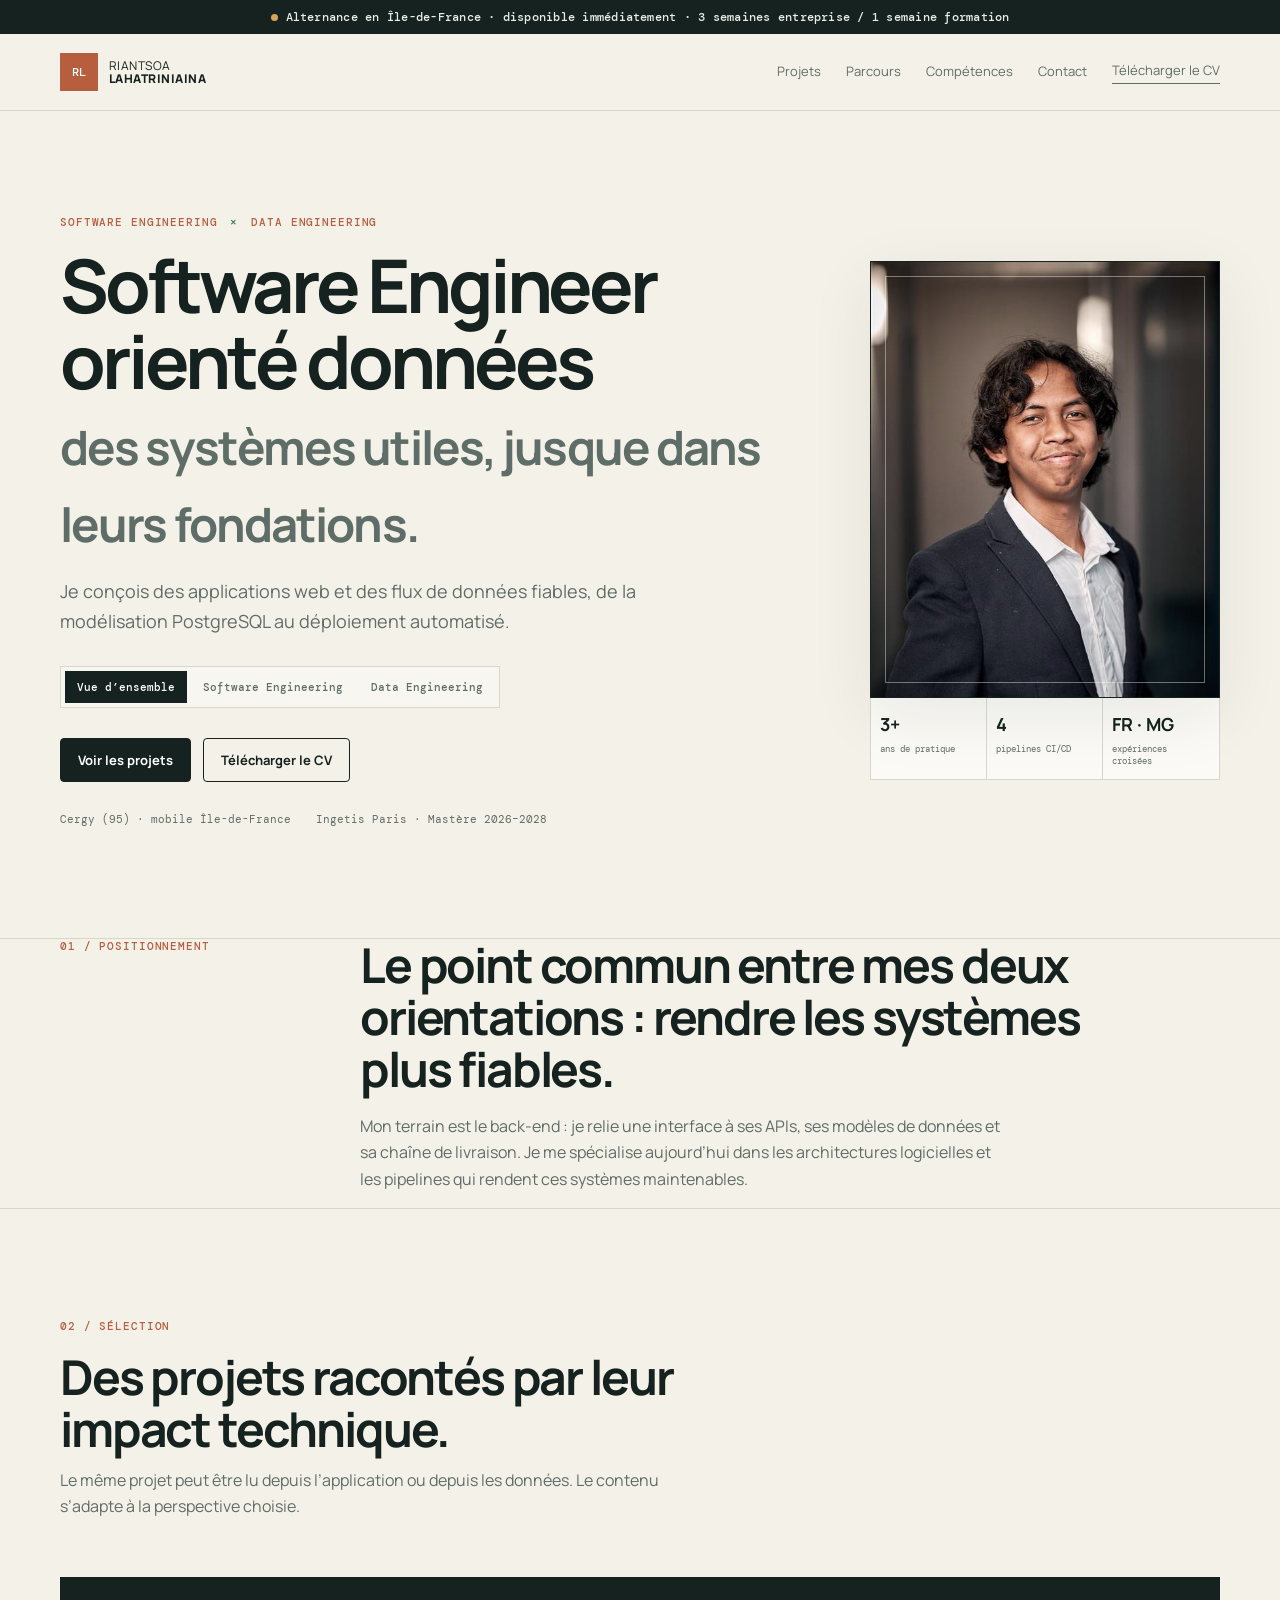
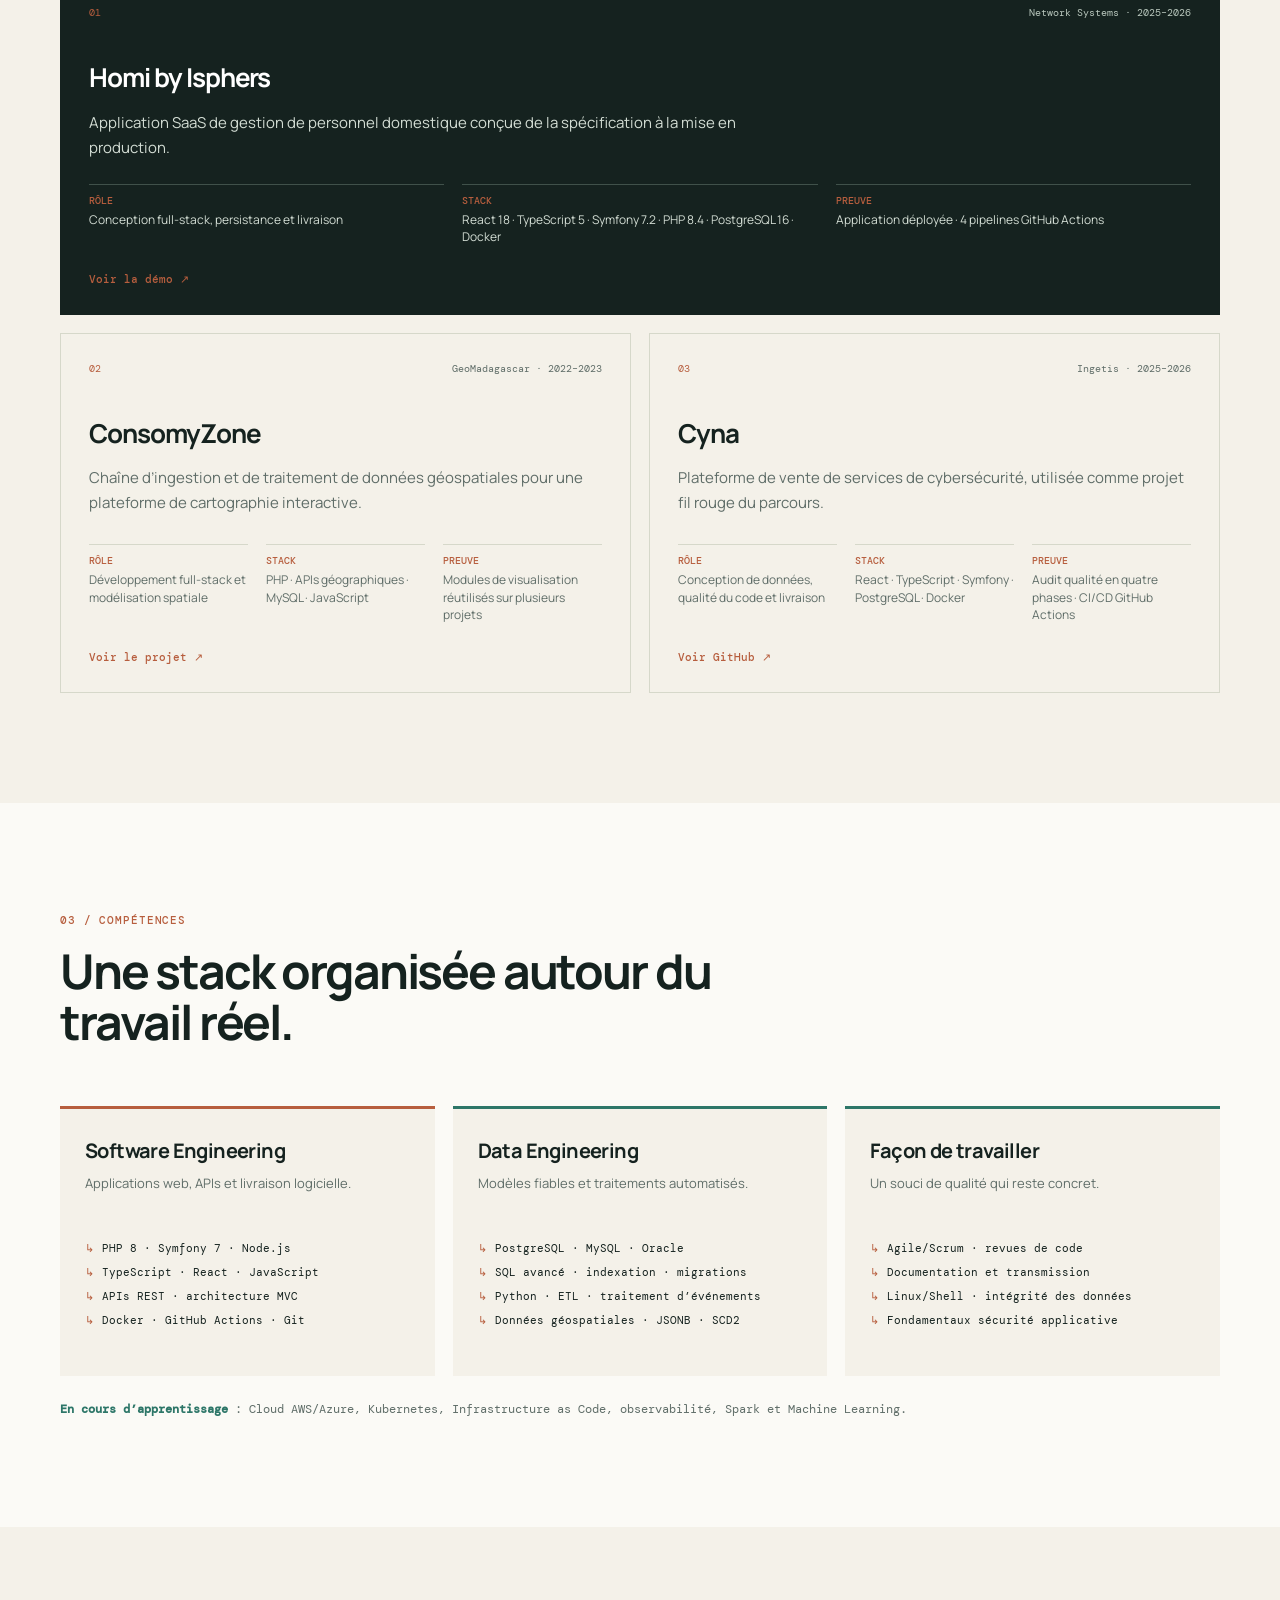
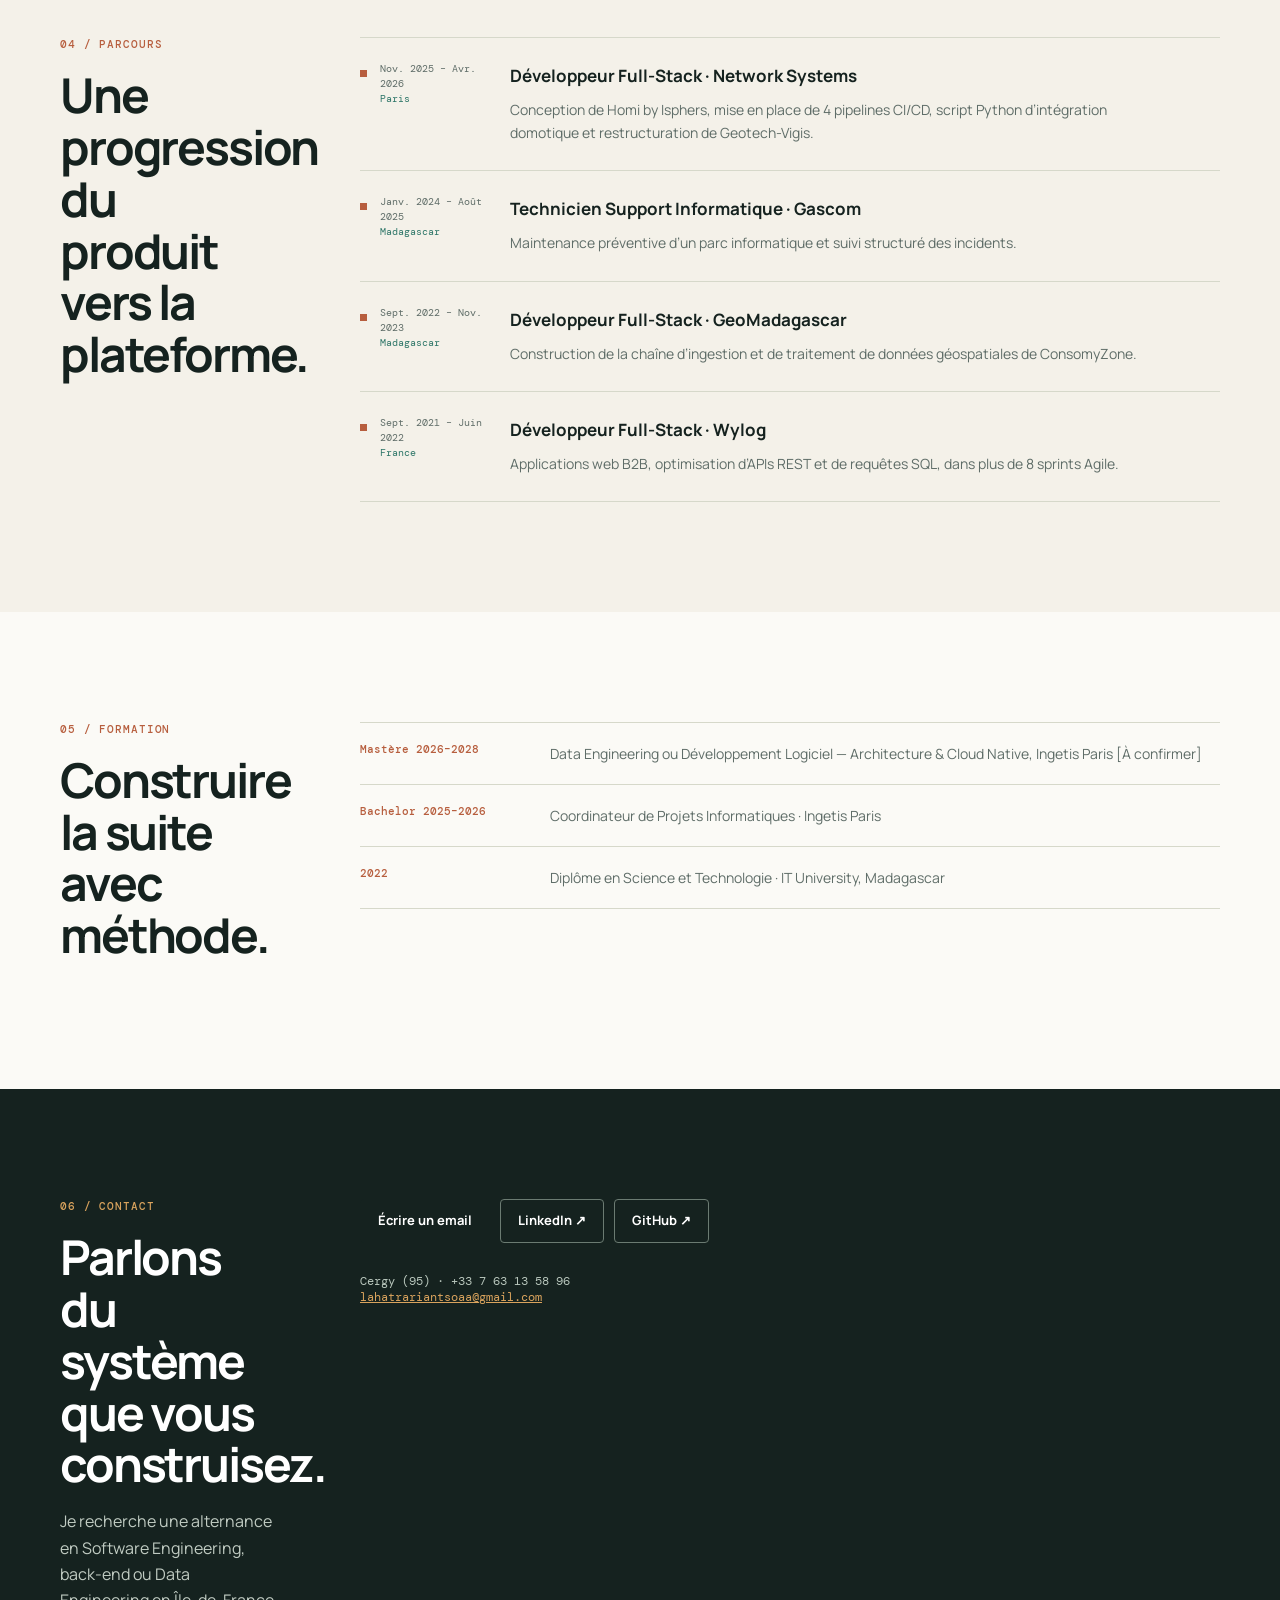
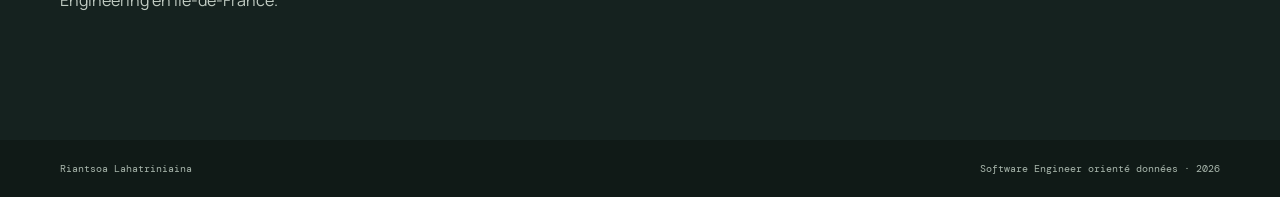
==== commit 6b15b48b: "up" ====
--- a/index.html
+++ b/index.html
@@ -1,808 +1,55 @@
 <!DOCTYPE html>
-<html lang="fr">
-
+<html lang="fr" data-mode="overview">
 <head>
   <meta charset="UTF-8">
   <meta name="viewport" content="width=device-width, initial-scale=1.0">
-  <meta name="description"
-    content="Portfolio de Riantsoa RAMANAMPAMONJY — Développeur Full-Stack PHP/JavaScript basé à Paris">
-  <meta name="author" content="Riantsoa RAMANAMPAMONJY">
-  <title>Riantsoa R. — Développeur Full-Stack</title>
-  <meta property="og:title" content="Riantsoa RAMANAMPAMONJY — Développeur Full-Stack">
-  <meta property="og:description" content="Portfolio de Riantsoa RAMANAMPAMONJY — Développeur Full-Stack PHP/JavaScript basé à Paris. Disponible pour alternance ou stage.">
+  <meta name="description" content="Portfolio de Riantsoa Lahatriniaina, Software Engineer orienté données. Développement back-end, APIs, PostgreSQL, Python, pipelines et CI/CD.">
+  <meta name="author" content="Riantsoa Lahatriniaina">
+  <meta name="theme-color" content="#15221f">
+  <meta property="og:title" content="Riantsoa Lahatriniaina | Software Engineer orienté données">
+  <meta property="og:description" content="Développeur back-end et data engineering en spécialisation, disponible pour une alternance en Île-de-France.">
   <meta property="og:type" content="website">
+  <meta property="og:url" content="https://lahatrar.github.io/my_portfolio/">
+  <meta property="og:image" content="RR.jpg">
+  <title>Riantsoa Lahatriniaina | Software Engineer orienté données</title>
   <link rel="icon" href="RR.jpg" type="image/jpeg">
   <link rel="preconnect" href="https://fonts.googleapis.com">
   <link rel="preconnect" href="https://fonts.gstatic.com" crossorigin>
-  <link
-    href="https://fonts.googleapis.com/css2?family=Inter:wght@300;400;500;600;700;800;900&family=JetBrains+Mono:wght@400;500;600&display=swap"
-    rel="stylesheet">
+  <link href="https://fonts.googleapis.com/css2?family=DM+Mono:wght@400;500&family=Manrope:wght@400;500;600;700;800&display=swap" rel="stylesheet">
   <link rel="stylesheet" href="css/style.css">
+  <link rel="canonical" href="https://lahatrar.github.io/my_portfolio/">
+  <script type="application/ld+json">
+  {"@context":"https://schema.org","@type":"Person","name":"Riantsoa Lahatriniaina","jobTitle":"Software Engineer orienté données","url":"https://lahatrar.github.io/","email":"mailto:lahatrariantsoaa@gmail.com","sameAs":["https://www.linkedin.com/in/riantsoalahatra","https://github.com/lahatraR"],"address":{"@type":"PostalAddress","addressLocality":"Cergy","addressRegion":"Île-de-France","addressCountry":"FR"}}
+  </script>
 </head>
-
 <body>
-
-  <!-- ======================== AVAILABILITY BAR ======================== -->
-  <div class="avail-bar" id="availBar">
-    <span class="avail-bar__inner">
-      <span class="avail-dot"></span>
-      Disponible en alternance Master &mdash; Septembre 2026
-    </span>
-  </div>
-
-  <!-- ======================== NAVIGATION ======================== -->
-  <nav class="nav" id="nav">
-    <div class="nav__container">
-      <a href="#hero" class="nav__logo">
-        <img src="RR.jpg" alt="Riantsoa RAMANAMPAMONJY" class="nav__logo-img">
-      </a>
-      <ul class="nav__links" id="navLinks">
-        <li><a href="#about" class="nav__link">À propos</a></li>
-        <li><a href="#skills" class="nav__link">Compétences</a></li>
-        <li><a href="#experience" class="nav__link">Expérience</a></li>
-        <li><a href="#projects" class="nav__link">Projets</a></li>
-        <li><a href="#education" class="nav__link">Formation</a></li>
-        <li><a href="#contact" class="nav__link">Contact</a></li>
-        <li><a href="CV_Riantsoa_2026.html" target="_blank" class="nav__cta">↓ CV</a></li>
-      </ul>
-      <button class="nav__hamburger" id="hamburger" aria-label="Menu">
-        <span></span><span></span><span></span>
-      </button>
-    </div>
-  </nav>
-
-  <!-- ======================== HERO ======================== -->
-  <section class="hero" id="hero">
-    <canvas class="hero__canvas" id="heroCanvas"></canvas>
-    <div class="hero__container">
-      <div class="hero__content reveal">
-        <p class="hero__greeting">// Bonjour, je suis</p>
-        <h1 class="hero__name"> Riantsoa Lahatriniaina<br>
-          <span class="hero__surname">RAMANAMPAMONJY</span>
-        </h1>
-        <div class="hero__title">
-          <span class="hero__typed" id="typedText"></span>
-          <span class="hero__cursor">|</span>
-        </div>
-        <p class="hero__desc">
-          Développeur Full-Stack avec plus de <strong>3 ans d'expérience</strong> en applications web B2B , applications
-          métier et solutions géographiques.
-          Spécialisé en <span class="accent">Développement backend avec des notions en frontend et base de donnée</span>
-          <!-- , <span class="accent">JavaScript</span> et <span class="accent">TypeScript</span> -->
-          — passionné par la performance, les API REST et l'Agile/Scrum.
-        </p>
-        <div class="hero__actions">
-          <a href="#projects" class="btn btn--primary">Voir mes projets</a>
-          <a href="#contact" class="btn btn--outline">Me contacter</a>
-        </div>
-        <div class="hero__socials">
-          <a href="https://github.com/lahatraR" target="_blank" rel="noopener noreferrer" class="hero__social"
-            title="GitHub @lahatraR">
-            <svg viewBox="0 0 24 24" fill="currentColor">
-              <path
-                d="M12 0c-6.626 0-12 5.373-12 12 0 5.302 3.438 9.8 8.207 11.387.599.111.793-.261.793-.577v-2.234c-3.338.726-4.033-1.416-4.033-1.416-.546-1.387-1.333-1.756-1.333-1.756-1.089-.745.083-.729.083-.729 1.205.084 1.839 1.237 1.839 1.237 1.07 1.834 2.807 1.304 3.492.997.107-.775.418-1.305.762-1.604-2.665-.305-5.467-1.334-5.467-5.931 0-1.311.469-2.381 1.236-3.221-.124-.303-.535-1.524.117-3.176 0 0 1.008-.322 3.301 1.23.957-.266 1.983-.399 3.003-.404 1.02.005 2.047.138 3.006.404 2.291-1.552 3.297-1.23 3.297-1.23.653 1.653.242 2.874.118 3.176.77.84 1.235 1.911 1.235 3.221 0 4.609-2.807 5.624-5.479 5.921.43.372.823 1.102.823 2.222v3.293c0 .319.192.694.801.576 4.765-1.589 8.199-6.086 8.199-11.386 0-6.627-5.373-12-12-12z" />
-            </svg>
-          </a>
-          <a href="https://github.com/LahatraRiantsoa" target="_blank" rel="noopener noreferrer" class="hero__social"
-            title="GitHub @LahatraRiantsoa">
-            <svg viewBox="0 0 24 24" fill="currentColor">
-              <path
-                d="M12 0c-6.626 0-12 5.373-12 12 0 5.302 3.438 9.8 8.207 11.387.599.111.793-.261.793-.577v-2.234c-3.338.726-4.033-1.416-4.033-1.416-.546-1.387-1.333-1.756-1.333-1.756-1.089-.745.083-.729.083-.729 1.205.084 1.839 1.237 1.839 1.237 1.07 1.834 2.807 1.304 3.492.997.107-.775.418-1.305.762-1.604-2.665-.305-5.467-1.334-5.467-5.931 0-1.311.469-2.381 1.236-3.221-.124-.303-.535-1.524.117-3.176 0 0 1.008-.322 3.301 1.23.957-.266 1.983-.399 3.003-.404 1.02.005 2.047.138 3.006.404 2.291-1.552 3.297-1.23 3.297-1.23.653 1.653.242 2.874.118 3.176.77.84 1.235 1.911 1.235 3.221 0 4.609-2.807 5.624-5.479 5.921.43.372.823 1.102.823 2.222v3.293c0 .319.192.694.801.576 4.765-1.589 8.199-6.086 8.199-11.386 0-6.627-5.373-12-12-12z" />
-            </svg>
-          </a>
-          <a href="https://www.linkedin.com/in/riantsoalahatra" target="_blank" rel="noopener noreferrer" class="hero__social"
-            title="LinkedIn">
-            <svg viewBox="0 0 24 24" fill="currentColor">
-              <path
-                d="M20.447 20.452h-3.554v-5.569c0-1.328-.027-3.037-1.852-3.037-1.853 0-2.136 1.445-2.136 2.939v5.667H9.351V9h3.414v1.561h.046c.477-.9 1.637-1.85 3.37-1.85 3.601 0 4.267 2.37 4.267 5.455v6.286zM5.337 7.433c-1.144 0-2.063-.926-2.063-2.065 0-1.138.92-2.063 2.063-2.063 1.14 0 2.064.925 2.064 2.063 0 1.139-.925 2.065-2.064 2.065zm1.782 13.019H3.555V9h3.564v11.452zM22.225 0H1.771C.792 0 0 .774 0 1.729v20.542C0 23.227.792 24 1.771 24h20.451C23.2 24 24 23.227 24 22.271V1.729C24 .774 23.2 0 22.222 0h.003z" />
-            </svg>
-          </a>
-          <a href="mailto:lahatrariantsoaa@gmail.com" class="hero__social" title="Email">
-            <svg viewBox="0 0 24 24" fill="none" stroke="currentColor" stroke-width="2">
-              <path d="M4 4h16c1.1 0 2 .9 2 2v12c0 1.1-.9 2-2 2H4c-1.1 0-2-.9-2-2V6c0-1.1.9-2 2-2z" />
-              <polyline points="22,6 12,13 2,6" /></svg>
-          </a>
-        </div>
-      </div>
-      <div class="hero__visual reveal reveal--delay-2">
-        <div class="hero__avatar">
-          <img src="RR.jpg" alt="Riantsoa RAMANAMPAMONJY" class="hero__avatar-inner">
-          <div class="hero__avatar-ring"></div>
-          <div class="hero__avatar-ring hero__avatar-ring--2"></div>
-        </div>
-        <div class="hero__badges">
-          <span class="hero__badge">PHP</span>
-          <span class="hero__badge">Java</span>
-          <span class="hero__badge">C#</span>
-          <span class="hero__badge">JavaScript</span>
-          <span class="hero__badge">TypeScript</span>
-          <span class="hero__badge">MySQL</span>
-          <span class="hero__badge">PostgreSQL</span>
-          <span class="hero__badge">Firebase</span>
-          <span class="hero__badge">Docker</span>
-          <span class="hero__badge">Security API</span>
-          <span class="hero__badge">REST API</span>
-          <span class="hero__badge">CMS</span>
-          <span class="hero__badge">Framework</span>
-          <span class="hero__badge">Agile/Scrum</span>
-        </div>
-      </div>
-    </div>
-    <a href="#about" class="hero__scroll" aria-label="Défiler vers le bas">
-      <svg viewBox="0 0 24 24" fill="none" stroke="currentColor" stroke-width="2">
-        <polyline points="6 9 12 15 18 9" /></svg>
-    </a>
-  </section>
-
-  <!-- ======================== ABOUT ======================== -->
-  <section class="section about" id="about">
-    <div class="container">
-      <div class="section__header reveal">
-        <span class="section__tag">// 01</span>
-        <h2 class="section__title">À propos de moi</h2>
-      </div>
-      <div class="about__grid">
-        <div class="about__text reveal">
-          <p>
-            Je suis <strong>Riantsoa RAMANAMPAMONJY</strong>, développeur Full-Stack basé à Paris avec plus de
-            <strong>3 ans d'expérience</strong> dans le développement d'applications web B2B et de solutions métier.
-          </p>
-          <p>
-            Mon parcours m'a conduit de Madagascar à Paris, en passant par des entreprises comme <strong>Wylog</strong>
-            et <strong>GeoMadagascar</strong>, où j'ai forgé une solide expertise en Backend, ainsi que le frontend (
-            Mobile et Web ) et bases de données
-            relationnelles.
-          </p>
-          <p>
-            Depuis novembre 2025, je contribue chez <strong>Network Systems</strong> à des projets web variés :
-            transformation de sites en WordPress, développement de nouvelles applications TypeScript, et intégration
-            de fonctionnalités pour des plateformes clients.
-          </p>
-          <p>
-            Je poursuis mon <strong>Bachelor Coordinateur de Projets Informatiques</strong> à Ingetis Paris et
-            intègrerai en septembre 2026 un <strong>Mastère Développement Logiciel — Expert en Architecture et
-            Développement Logiciel</strong>. Je recherche une <strong>alternance Master</strong> pour contribuer à
-            des projets à forte valeur ajoutée et continuer à évoluer techniquement.
-          </p>
-          <div class="about__info">
-            <div class="about__info-item">
-              <span class="about__info-label">Localisation</span>
-              <span class="about__info-value">Val d'oise(Cergy), France</span>
-            </div>
-            <div class="about__info-item">
-              <span class="about__info-label">Disponibilité</span>
-              <span class="about__info-value available">Disponible dès maintenant</span>
-            </div>
-            <div class="about__info-item">
-              <span class="about__info-label">Langues</span>
-              <span class="about__info-value">Français · Malagasy · Anglais</span>
-            </div>
-            <div class="about__info-item">
-              <span class="about__info-label">Recherche</span>
-              <span class="about__info-value">Alternance / Stage</span>
-            </div>
-          </div>
-          <a href="CV — Riantsoa RAMANAMPAMONJY.pdf" download class="btn btn--primary">
-            <svg viewBox="0 0 24 24" fill="none" stroke="currentColor" stroke-width="2">
-              <path d="M21 15v4a2 2 0 0 1-2 2H5a2 2 0 0 1-2-2v-4" />
-              <polyline points="7 10 12 15 17 10" />
-              <line x1="12" y1="15" x2="12" y2="3" /></svg>
-            Télécharger mon CV
-          </a>
-        </div>
-        <div class="about__stats reveal reveal--delay-2">
-          <div class="stat-card">
-            <span class="stat-card__number">3+</span>
-            <span class="stat-card__label">Ans d'expérience</span>
-          </div>
-          <div class="stat-card">
-            <span class="stat-card__number">7+</span>
-            <span class="stat-card__label">Projets réalisés</span>
-          </div>
-          <div class="stat-card">
-            <span class="stat-card__number">10+</span>
-            <span class="stat-card__label">Technologies</span>
-          </div>
-          <div class="stat-card">
-            <span class="stat-card__number">4</span>
-            <span class="stat-card__label">Entreprises</span>
-          </div>
-        </div>
-      </div>
-    </div>
-  </section>
-
-  <!-- ======================== SKILLS ======================== -->
-  <section class="section skills" id="skills">
-    <div class="container">
-      <div class="section__header reveal">
-        <span class="section__tag">// 02</span>
-        <h2 class="section__title">Compétences techniques</h2>
-      </div>
-      <div class="skills__grid">
-        <div class="skill-category reveal">
-          <h3 class="skill-category__title">
-            <span class="skill-category__icon">⚡</span> Langages
-          </h3>
-          <div class="skill-tags">
-            <span class="skill-tag skill-tag--expert">PHP</span>
-            <span class="skill-tag skill-tag--expert">Java</span>
-            <span class="skill-tag skill-tag--expert">C#</span>
-            <span class="skill-tag skill-tag--expert">JavaScript</span>
-            <span class="skill-tag skill-tag--intermediate">TypeScript</span>
-            <span class="skill-tag skill-tag--expert">HTML5 / CSS3</span>
-            <span class="skill-tag skill-tag--intermediate">SQL</span>
-            <span class="skill-tag skill-tag--intermediate">NoSQL</span>
-          </div>
-        </div>
-        <div class="skill-category reveal reveal--delay-1">
-          <h3 class="skill-category__title">
-            <span class="skill-category__icon">🗄️</span> Bases de données
-          </h3>
-          <div class="skill-tags">
-            <span class="skill-tag skill-tag--expert">MySQL</span>
-            <span class="skill-tag skill-tag--intermediate">PostgreSQL</span>
-            <span class="skill-tag skill-tag--intermediate">Oracle database</span>
-            <span class="skill-tag skill-tag--intermediate">Firebase</span>
-
-          </div>
-        </div>
-        <div class="skill-category reveal reveal--delay-2">
-          <h3 class="skill-category__title">
-            <span class="skill-category__icon">🛠️</span> Outils & DevOps
-          </h3>
-          <div class="skill-tags">
-            <span class="skill-tag skill-tag--expert">Git / GitHub</span>
-            <span class="skill-tag skill-tag--intermediate">Docker</span>
-            <span class="skill-tag skill-tag--intermediate">Postman</span>
-            <span class="skill-tag skill-tag--intermediate">CI/CD</span>
-            <span class="skill-tag skill-tag--intermediate">Node.js</span>
-          </div>
-        </div>
-        <div class="skill-category reveal reveal--delay-1">
-          <h3 class="skill-category__title">
-            <span class="skill-category__icon">🔗</span> API & Architecture
-          </h3>
-          <div class="skill-tags">
-            <span class="skill-tag skill-tag--expert">REST API</span>
-            <span class="skill-tag skill-tag--expert">Micro-services</span>
-            <span class="skill-tag skill-tag--intermediate">API Géographiques</span>
-            <span class="skill-tag skill-tag--intermediate">Optimisation</span>
-          </div>
-        </div>
-        <div class="skill-category reveal reveal--delay-2">
-          <h3 class="skill-category__title">
-            <span class="skill-category__icon">🌐</span> CMS & Plateformes
-          </h3>
-          <div class="skill-tags">
-            <span class="skill-tag skill-tag--intermediate">WordPress</span>
-            <span class="skill-tag skill-tag--intermediate">GitHub Pages</span>
-            <span class="skill-tag skill-tag--beginner">Thèmes custom</span>
-          </div>
-        </div>
-        <div class="skill-category reveal reveal--delay-3">
-          <h3 class="skill-category__title">
-            <span class="skill-category__icon">📋</span> Méthodes
-          </h3>
-          <div class="skill-tags">
-            <span class="skill-tag skill-tag--expert">Agile / Scrum</span>
-            <span class="skill-tag skill-tag--expert">Sprint Planning</span>
-            <span class="skill-tag skill-tag--intermediate">Coordination projet</span>
-          </div>
-        </div>
-      </div>
-      <div class="skills__legend reveal">
-        <span class="legend-item"><span class="legend-dot legend-dot--expert"></span> Expert</span>
-        <span class="legend-item"><span class="legend-dot legend-dot--intermediate"></span> Intermédiaire</span>
-        <span class="legend-item"><span class="legend-dot legend-dot--beginner"></span> Débutant</span>
-      </div>
-    </div>
-  </section>
-
-  <!-- ======================== EXPERIENCE ======================== -->
-  <section class="section experience" id="experience">
-    <div class="container">
-      <div class="section__header reveal">
-        <span class="section__tag">// 03</span>
-        <h2 class="section__title">Expériences professionnelles</h2>
-      </div>
-      <div class="timeline">
-
-        <!-- Network Systems -->
-        <div class="timeline__item timeline__item--current reveal">
-          <div class="timeline__dot"></div>
-          <div class="timeline__card">
-            <div class="timeline__header">
-              <div>
-                <h3 class="timeline__title">Développeur Full-Stack</h3>
-                <p class="timeline__company">Network Systems</p>
-              </div>
-              <div class="timeline__meta">
-                <span class="timeline__badge">En cours</span>
-                <span class="timeline__date">Nov. 2025 – Présent</span>
-                <span class="timeline__location">Paris, France</span>
-              </div>
-            </div>
-            <ul class="timeline__tasks">
-              <li>Transformation du site <strong>Geotech-Vigis</strong> en WordPress — architecture, thème sur-mesure,
-                SEO</li>
-              <li>Développement de <strong>Homi by Isphers</strong> — application TypeScript de gestion de domiciles
-                (déployée sur GitHub Pages)</li>
-              <li>Contributions web au site <strong>Valoria Capital</strong> — nouvelles fonctionnalités et composants
-              </li>
-              <li>Intégration de pages et modules pour divers projets clients</li>
-            </ul>
-            <div class="timeline__techs">
-              <span class="tech-badge">TypeScript</span>
-              <span class="tech-badge">WordPress</span>
-              <span class="tech-badge">PHP</span>
-              <span class="tech-badge">JavaScript</span>
-              <span class="tech-badge">CSS3</span>
-              <span class="tech-badge">Git</span>
-            </div>
-          </div>
-        </div>
-
-        <!-- Gascom -->
-        <div class="timeline__item reveal reveal--delay-1">
-          <div class="timeline__dot"></div>
-          <div class="timeline__card">
-            <div class="timeline__header">
-              <div>
-                <h3 class="timeline__title">Technicien Support Informatique</h3>
-                <p class="timeline__company">Gascom — Madagascar</p>
-              </div>
-              <div class="timeline__meta">
-                <span class="timeline__date">2024 – Août 2025</span>
-                <span class="timeline__location">Madagascar</span>
-              </div>
-            </div>
-            <ul class="timeline__tasks">
-              <li>Assistance technique et maintenance des systèmes informatiques</li>
-              <li>Réduction significative des incidents techniques par une maintenance proactive</li>
-              <li>Support utilisateur et gestion du parc informatique</li>
-            </ul>
-            <div class="timeline__techs">
-              <span class="tech-badge">Support IT</span>
-              <span class="tech-badge">Java</span>
-              <span class="tech-badge">Maintenance</span>
-              <span class="tech-badge">Réseau</span>
-            </div>
-          </div>
-        </div>
-
-        <!-- GeoMadagascar -->
-        <div class="timeline__item reveal reveal--delay-2">
-          <div class="timeline__dot"></div>
-          <div class="timeline__card">
-            <div class="timeline__header">
-              <div>
-                <h3 class="timeline__title">Développeur Full-Stack</h3>
-                <p class="timeline__company">GEOMADAGASCAR</p>
-              </div>
-              <div class="timeline__meta">
-                <span class="timeline__date">Sept. 2022 – Nov. 2023</span>
-                <span class="timeline__location">Madagascar</span>
-              </div>
-            </div>
-            <ul class="timeline__tasks">
-              <li>Conception et développement de <strong>ConsomyZone</strong> — plateforme de cartographie interactive
-              </li>
-              <li>Intégration d'APIs géographiques pour la visualisation de données spatiales</li>
-              <li>Développement backend PHP et gestion de base de données MySQL</li>
-            </ul>
-            <div class="timeline__techs">
-              <span class="tech-badge">PHP</span>
-              <span class="tech-badge">JavaScript</span>
-              <span class="tech-badge">MySQL</span>
-              <span class="tech-badge">API Géo</span>
-              <span class="tech-badge">Git</span>
-            </div>
-          </div>
-        </div>
-
-        <!-- Wylog -->
-        <div class="timeline__item reveal reveal--delay-3">
-          <div class="timeline__dot"></div>
-          <div class="timeline__card">
-            <div class="timeline__header">
-              <div>
-                <h3 class="timeline__title">Développeur Full-Stack</h3>
-                <p class="timeline__company">Wylog</p>
-              </div>
-              <div class="timeline__meta">
-                <span class="timeline__date">2021 – Juin 2022</span>
-                <span class="timeline__location">France</span>
-              </div>
-            </div>
-            <ul class="timeline__tasks">
-              <li>Développement et maintenance d'applications web B2B</li>
-              <li>Collaboration en méthodologie Agile/Scrum (daily meetings, sprint planning)</li>
-              <li>Gestion et optimisation de bases de données MySQL et PostgreSQL</li>
-              <li>Développement et optimisation d'API REST</li>
-            </ul>
-            <div class="timeline__techs">
-              <span class="tech-badge">PHP</span>
-              <span class="tech-badge">Java</span>
-              <span class="tech-badge">C#</span>
-              <span class="tech-badge">JavaScript</span>
-              <span class="tech-badge">MySQL</span>
-              <span class="tech-badge">PostgreSQL</span>
-              <span class="tech-badge">Docker</span>
-              <span class="tech-badge">Postman</span>
-            </div>
-          </div>
-        </div>
-
-      </div>
-    </div>
-  </section>
-
-  <!-- ======================== PROJECTS ======================== -->
-  <section class="section projects" id="projects">
-    <div class="container">
-      <div class="section__header reveal">
-        <span class="section__tag">// 04</span>
-        <h2 class="section__title">Projets</h2>
-      </div>
-      <div class="projects__filters reveal">
-        <button class="filter-btn filter-btn--active" data-filter="all">Tous</button>
-        <button class="filter-btn" data-filter="web">Web App</button>
-        <button class="filter-btn" data-filter="wordpress">WordPress</button>
-        <button class="filter-btn" data-filter="backend">Backend</button>
-      </div>
-      <div class="projects__grid">
-
-        <div class="project-card reveal" data-category="web">
-          <div class="project-card__header">
-            <span class="project-card__icon">🏠</span>
-            <div class="project-card__links">
-              <a href="https://lahatrar.github.io/HomiByIsphers" target="_blank" rel="noopener noreferrer" title="Live demo">
-                <svg viewBox="0 0 24 24" fill="none" stroke="currentColor" stroke-width="2">
-                  <path d="M18 13v6a2 2 0 0 1-2 2H5a2 2 0 0 1-2-2V8a2 2 0 0 1 2-2h6" />
-                  <polyline points="15 3 21 3 21 9" />
-                  <line x1="10" y1="14" x2="21" y2="3" /></svg>
-              </a>
-              <a href="https://github.com/lahatraR/HomiByIsphers" target="_blank" rel="noopener noreferrer" title="Source GitHub">
-                <svg viewBox="0 0 24 24" fill="currentColor">
-                  <path
-                    d="M12 0c-6.626 0-12 5.373-12 12 0 5.302 3.438 9.8 8.207 11.387.599.111.793-.261.793-.577v-2.234c-3.338.726-4.033-1.416-4.033-1.416-.546-1.387-1.333-1.756-1.333-1.756-1.089-.745.083-.729.083-.729 1.205.084 1.839 1.237 1.839 1.237 1.07 1.834 2.807 1.304 3.492.997.107-.775.418-1.305.762-1.604-2.665-.305-5.467-1.334-5.467-5.931 0-1.311.469-2.381 1.236-3.221-.124-.303-.535-1.524.117-3.176 0 0 1.008-.322 3.301 1.23.957-.266 1.983-.399 3.003-.404 1.02.005 2.047.138 3.006.404 2.291-1.552 3.297-1.23 3.297-1.23.653 1.653.242 2.874.118 3.176.77.84 1.235 1.911 1.235 3.221 0 4.609-2.807 5.624-5.479 5.921.43.372.823 1.102.823 2.222v3.293c0 .319.192.694.801.576 4.765-1.589 8.199-6.086 8.199-11.386 0-6.627-5.373-12-12-12z" />
-                </svg>
-              </a>
-            </div>
-          </div>
-          <span class="project-card__tag">Network Systems · 2025–Présent</span>
-          <h3 class="project-card__title">Homi by Isphers</h3>
-          <p class="project-card__desc">Application web de gestion de domiciles permettant aux utilisateurs de gérer
-            leurs propriétés et services associés. Interface moderne développée en TypeScript et déployée sur GitHub
-            Pages.</p>
-          <div class="project-card__techs">
-            <span>TypeScript</span>
-            <span>HTML5</span>
-            <span>CSS3</span>
-            <span>GitHub Pages</span>
-          </div>
-        </div>
-
-        <div class="project-card reveal reveal--delay-1" data-category="wordpress">
-          <div class="project-card__header">
-            <span class="project-card__icon">🌍</span>
-            <div class="project-card__links">
-              <a href="https://geotech.isphers.org/" target="_blank" rel="noopener noreferrer" title="Voir le site">
-                <svg viewBox="0 0 24 24" fill="none" stroke="currentColor" stroke-width="2">
-                  <path d="M18 13v6a2 2 0 0 1-2 2H5a2 2 0 0 1-2-2V8a2 2 0 0 1 2-2h6" />
-                  <polyline points="15 3 21 3 21 9" />
-                  <line x1="10" y1="14" x2="21" y2="3" /></svg>
-              </a>
-            </div>
-          </div>
-          <span class="project-card__tag">Network Systems · 2025–Présent</span>
-          <h3 class="project-card__title">Geotech-Vigis</h3>
-          <p class="project-card__desc">Transformation complète du site d'une entreprise géotechnique en WordPress.
-            Conception d'un thème sur-mesure, architecture des pages, optimisation SEO et des performances de
-            chargement.</p>
-          <div class="project-card__techs">
-            <span>WordPress</span>
-            <span>PHP</span>
-            <span>CSS3</span>
-            <span>SEO</span>
-          </div>
-        </div>
-
-        <div class="project-card reveal reveal--delay-2" data-category="web">
-          <div class="project-card__header">
-            <span class="project-card__icon">💼</span>
-            <div class="project-card__links">
-              <a href="https://valoriacapital.fr" target="_blank" rel="noopener noreferrer" title="Voir le site">
-                <svg viewBox="0 0 24 24" fill="none" stroke="currentColor" stroke-width="2">
-                  <path d="M18 13v6a2 2 0 0 1-2 2H5a2 2 0 0 1-2-2V8a2 2 0 0 1 2-2h6" />
-                  <polyline points="15 3 21 3 21 9" />
-                  <line x1="10" y1="14" x2="21" y2="3" /></svg>
-              </a>
-            </div>
-          </div>
-          <span class="project-card__tag">Network Systems · 2025–Présent</span>
-          <h3 class="project-card__title">Valoria Capital</h3>
-          <p class="project-card__desc">Développement de nouvelles fonctionnalités pour une plateforme de gestion de
-            capital financier. Intégration de composants, amélioration de l'interface et optimisation de l'expérience
-            utilisateur.</p>
-          <div class="project-card__techs">
-            <span>JavaScript</span>
-            <span>PHP</span>
-            <span>HTML5</span>
-            <span>CSS3</span>
-          </div>
-        </div>
-
-        <div class="project-card reveal" data-category="web">
-          <div class="project-card__header">
-            <span class="project-card__icon">🗺️</span>
-            <div class="project-card__links">
-              <a href="https://www.consomyzone.com/" target="_blank" rel="noopener noreferrer" title="Voir le site">
-                <svg viewBox="0 0 24 24" fill="none" stroke="currentColor" stroke-width="2">
-                  <path d="M18 13v6a2 2 0 0 1-2 2H5a2 2 0 0 1-2-2V8a2 2 0 0 1 2-2h6" />
-                  <polyline points="15 3 21 3 21 9" />
-                  <line x1="10" y1="14" x2="21" y2="3" /></svg>
-              </a>
-            </div>
-          </div>
-          <span class="project-card__tag">GeoMadagascar · 2021–2022</span>
-          <h3 class="project-card__title">ConsomyZone</h3>
-          <p class="project-card__desc">Plateforme web de cartographie interactive permettant la visualisation de
-            données géospatiales. Intégration d'APIs géographiques, navigation de cartes et gestion de données spatiales
-            en MySQL.</p>
-          <div class="project-card__techs">
-            <span>PHP</span>
-            <span>JavaScript</span>
-            <span>MySQL</span>
-            <span>API Géo</span>
-          </div>
-        </div>
-
-        <div class="project-card reveal" data-category="web">
-          <div class="project-card__header">
-            <span class="project-card__icon">📰</span>
-            <div class="project-card__links">
-              <a href="https://www.devinsider.com/" target="_blank" rel="noopener noreferrer" title="Voir le site">
-                <svg viewBox="0 0 24 24" fill="none" stroke="currentColor" stroke-width="2">
-                  <path d="M18 13v6a2 2 0 0 1-2 2H5a2 2 0 0 1-2-2V8a2 2 0 0 1 2-2h6" />
-                  <polyline points="15 3 21 3 21 9" />
-                  <line x1="10" y1="14" x2="21" y2="3" /></svg>
-              </a>
-            </div>
-          </div>
-          <span class="project-card__tag">Wylog · 2019–2021</span>
-          <h3 class="project-card__title">DevInsider</h3>
-          <p class="project-card__desc">Plateforme web B2B destinée aux développeurs et décideurs IT. Développement et maintenance de fonctionnalités backend, optimisation d'API REST et gestion de bases de données en contexte Agile/Scrum.</p>
-          <div class="project-card__techs">
-            <span>PHP</span>
-            <span>JavaScript</span>
-            <span>MySQL</span>
-            <span>REST API</span>
-          </div>
-        </div>
-
-        <div class="project-card reveal reveal--delay-1" data-category="backend">
-          <div class="project-card__header">
-            <span class="project-card__icon">✅</span>
-            <div class="project-card__links">
-              <a href="https://github.com/LahatraRiantsoa/taskFlow" target="_blank" rel="noopener noreferrer"
-                title="Source GitHub">
-                <svg viewBox="0 0 24 24" fill="currentColor">
-                  <path
-                    d="M12 0c-6.626 0-12 5.373-12 12 0 5.302 3.438 9.8 8.207 11.387.599.111.793-.261.793-.577v-2.234c-3.338.726-4.033-1.416-4.033-1.416-.546-1.387-1.333-1.756-1.333-1.756-1.089-.745.083-.729.083-.729 1.205.084 1.839 1.237 1.839 1.237 1.07 1.834 2.807 1.304 3.492.997.107-.775.418-1.305.762-1.604-2.665-.305-5.467-1.334-5.467-5.931 0-1.311.469-2.381 1.236-3.221-.124-.303-.535-1.524.117-3.176 0 0 1.008-.322 3.301 1.23.957-.266 1.983-.399 3.003-.404 1.02.005 2.047.138 3.006.404 2.291-1.552 3.297-1.23 3.297-1.23.653 1.653.242 2.874.118 3.176.77.84 1.235 1.911 1.235 3.221 0 4.609-2.807 5.624-5.479 5.921.43.372.823 1.102.823 2.222v3.293c0 .319.192.694.801.576 4.765-1.589 8.199-6.086 8.199-11.386 0-6.627-5.373-12-12-12z" />
-                </svg>
-              </a>
-            </div>
-          </div>
-          <span class="project-card__tag">Projet académique · 2025</span>
-          <h3 class="project-card__title">TaskFlow</h3>
-          <p class="project-card__desc">Application PHP de gestion de tâches. Système de création, suivi et organisation
-            de tâches avec interface utilisateur intuitive et persistance MySQL.</p>
-          <div class="project-card__techs">
-            <span>PHP</span>
-            <span>MySQL</span>
-            <span>HTML5</span>
-            <span>CSS3</span>
-          </div>
-        </div>
-
-        <div class="project-card reveal reveal--delay-2" data-category="backend">
-          <div class="project-card__header">
-            <span class="project-card__icon">🔄</span>
-            <div class="project-card__links">
-              <a href="https://github.com/LahatraRiantsoa/tp-node-ci-cd" target="_blank" rel="noopener noreferrer"
-                title="Source GitHub">
-                <svg viewBox="0 0 24 24" fill="currentColor">
-                  <path
-                    d="M12 0c-6.626 0-12 5.373-12 12 0 5.302 3.438 9.8 8.207 11.387.599.111.793-.261.793-.577v-2.234c-3.338.726-4.033-1.416-4.033-1.416-.546-1.387-1.333-1.756-1.333-1.756-1.089-.745.083-.729.083-.729 1.205.084 1.839 1.237 1.839 1.237 1.07 1.834 2.807 1.304 3.492.997.107-.775.418-1.305.762-1.604-2.665-.305-5.467-1.334-5.467-5.931 0-1.311.469-2.381 1.236-3.221-.124-.303-.535-1.524.117-3.176 0 0 1.008-.322 3.301 1.23.957-.266 1.983-.399 3.003-.404 1.02.005 2.047.138 3.006.404 2.291-1.552 3.297-1.23 3.297-1.23.653 1.653.242 2.874.118 3.176.77.84 1.235 1.911 1.235 3.221 0 4.609-2.807 5.624-5.479 5.921.43.372.823 1.102.823 2.222v3.293c0 .319.192.694.801.576 4.765-1.589 8.199-6.086 8.199-11.386 0-6.627-5.373-12-12-12z" />
-                </svg>
-              </a>
-            </div>
-          </div>
-          <span class="project-card__tag">Ingetis · 2025</span>
-          <h3 class="project-card__title">CI/CD Pipeline — Node.js</h3>
-          <p class="project-card__desc">Mise en place d'un pipeline CI/CD complet pour une application Node.js.
-            Configuration des workflows GitHub Actions, tests automatisés et déploiement continu sur environnement
-            cible.</p>
-          <div class="project-card__techs">
-            <span>Node.js</span>
-            <span>JavaScript</span>
-            <span>GitHub Actions</span>
-            <span>CI/CD</span>
-          </div>
-        </div>
-
-      </div>
-    </div>
-  </section>
-
-  <!-- ======================== EDUCATION ======================== -->
-  <section class="section education" id="education">
-    <div class="container">
-      <div class="section__header reveal">
-        <span class="section__tag">// 05</span>
-        <h2 class="section__title">Formation</h2>
-      </div>
-      <div class="edu__grid">
-
-
-        <div class="edu-card reveal reveal--delay-1">
-          <div class="edu-card__year">2022</div>
-          <div class="edu-card__body">
-            <span class="edu-card__badge edu-card__badge--completed">Obtenu</span>
-            <h3>Diplôme en Science et Technologie</h3>
-            <p class="edu-card__school">IT University — Madagascar</p>
-            <p>Projet de fin d'études centré sur le développement d'applications web et la gestion de données
-              relationnelles.</p>
-          </div>
-        </div>
-        <div class="edu-card reveal reveal--delay-2">
-          <div class="edu-card__year">2023–2024</div>
-          <div class="edu-card__body">
-            <span class="edu-card__badge edu-card__badge--volunteer">Bénévolat</span>
-            <h3>Développeur Junior — Bénévole</h3>
-            <p class="edu-card__school">Association locale (École 42) — Paris</p>
-            <p>Participation à des projets communautaires de développement web et actions de sensibilisation au
-              numérique.</p>
-          </div>
-        </div>
-        <div class="edu-card edu-card--current reveal">
-          <div class="edu-card__year">2025–2026</div>
-          <div class="edu-card__body">
-            <span class="edu-card__badge">En cours</span>
-            <h3>Bachelor Coordinateur de Projets Informatiques</h3>
-            <p class="edu-card__school">Ingetis — Paris, France</p>
-            <p>Formation orientée gestion de projets IT, coordination d'équipes techniques, méthodologies Agile/Scrum et
-              développement d'applications web avancé.</p>
-          </div>
-        </div>
-
-        <div class="edu-card edu-card--next reveal reveal--delay-1">
-          <div class="edu-card__year">Sept. 2026</div>
-          <div class="edu-card__body">
-            <span class="edu-card__badge edu-card__badge--next">À venir</span>
-            <h3>Mastère Développement Logiciel</h3>
-            <p class="edu-card__school">Expert en Architecture et Développement Logiciel</p>
-            <p>Formation de niveau Bac+5 spécialisée en architecture logicielle, conception de systèmes distribués,
-              DevOps et ingénierie logicielle avancée — en alternance.</p>
-          </div>
-        </div>
-
-      </div>
-
-    </div>
-  </section>
-
-  <!-- ======================== CONTACT ======================== -->
-  <section class="section contact" id="contact">
-    <div class="container">
-      <div class="section__header reveal">
-        <span class="section__tag">// 06</span>
-        <h2 class="section__title">Me contacter</h2>
-        <p class="section__subtitle">Je suis disponible pour une <strong>alternance Master</strong> dès septembre 2026. N'hésitez pas !
-        </p>
-      </div>
-      <div class="contact__grid">
-        <div class="contact__info reveal">
-          <div class="contact__item">
-            <div class="contact__icon">
-              <svg viewBox="0 0 24 24" fill="none" stroke="currentColor" stroke-width="2">
-                <path d="M4 4h16c1.1 0 2 .9 2 2v12c0 1.1-.9 2-2 2H4c-1.1 0-2-.9-2-2V6c0-1.1.9-2 2-2z" />
-                <polyline points="22,6 12,13 2,6" /></svg>
-            </div>
-            <div>
-              <p class="contact__label">Email</p>
-              <a href="mailto:lahatrariantsoaa@gmail.com" class="contact__value">lahatrariantsoaa@gmail.com</a>
-            </div>
-          </div>
-          <div class="contact__item">
-            <div class="contact__icon">
-              <svg viewBox="0 0 24 24" fill="none" stroke="currentColor" stroke-width="2">
-                <path
-                  d="M22 16.92v3a2 2 0 0 1-2.18 2 19.79 19.79 0 0 1-8.63-3.07A19.5 19.5 0 0 1 4.49 12 19.79 19.79 0 0 1 1.21 3.18 2 2 0 0 1 3.22 1h3a2 2 0 0 1 2 1.72c.127.96.361 1.903.7 2.81a2 2 0 0 1-.45 2.11L7.91 8.96a16 16 0 0 0 6.13 6.13l1.27-1.27a2 2 0 0 1 2.11-.45c.907.339 1.85.573 2.81.7A2 2 0 0 1 22 16.92z" />
-              </svg>
-            </div>
-            <div>
-              <p class="contact__label">Téléphone</p>
-              <a href="tel:+33763135896" class="contact__value">+33 7 63 13 58 96</a>
-            </div>
-          </div>
-          <div class="contact__item">
-            <div class="contact__icon">
-              <svg viewBox="0 0 24 24" fill="none" stroke="currentColor" stroke-width="2">
-                <path d="M21 10c0 7-9 13-9 13s-9-6-9-13a9 9 0 0 1 18 0z" />
-                <circle cx="12" cy="10" r="3" /></svg>
-            </div>
-            <div>
-              <p class="contact__label">Localisation</p>
-              <span class="contact__value">Paris, France</span>
-            </div>
-          </div>
-          <div class="contact__socials">
-            <a href="https://www.linkedin.com/in/riantsoalahatra" target="_blank" rel="noopener noreferrer"
-              class="contact__social-btn">
-              <svg viewBox="0 0 24 24" fill="currentColor">
-                <path
-                  d="M20.447 20.452h-3.554v-5.569c0-1.328-.027-3.037-1.852-3.037-1.853 0-2.136 1.445-2.136 2.939v5.667H9.351V9h3.414v1.561h.046c.477-.9 1.637-1.85 3.37-1.85 3.601 0 4.267 2.37 4.267 5.455v6.286zM5.337 7.433c-1.144 0-2.063-.926-2.063-2.065 0-1.138.92-2.063 2.063-2.063 1.14 0 2.064.925 2.064 2.063 0 1.139-.925 2.065-2.064 2.065zm1.782 13.019H3.555V9h3.564v11.452zM22.225 0H1.771C.792 0 0 .774 0 1.729v20.542C0 23.227.792 24 1.771 24h20.451C23.2 24 24 23.227 24 22.271V1.729C24 .774 23.2 0 22.222 0h.003z" />
-              </svg>
-              LinkedIn
-            </a>
-            <a href="https://github.com/lahatraR" target="_blank" rel="noopener noreferrer" class="contact__social-btn">
-              <svg viewBox="0 0 24 24" fill="currentColor">
-                <path
-                  d="M12 0c-6.626 0-12 5.373-12 12 0 5.302 3.438 9.8 8.207 11.387.599.111.793-.261.793-.577v-2.234c-3.338.726-4.033-1.416-4.033-1.416-.546-1.387-1.333-1.756-1.333-1.756-1.089-.745.083-.729.083-.729 1.205.084 1.839 1.237 1.839 1.237 1.07 1.834 2.807 1.304 3.492.997.107-.775.418-1.305.762-1.604-2.665-.305-5.467-1.334-5.467-5.931 0-1.311.469-2.381 1.236-3.221-.124-.303-.535-1.524.117-3.176 0 0 1.008-.322 3.301 1.23.957-.266 1.983-.399 3.003-.404 1.02.005 2.047.138 3.006.404 2.291-1.552 3.297-1.23 3.297-1.23.653 1.653.242 2.874.118 3.176.77.84 1.235 1.911 1.235 3.221 0 4.609-2.807 5.624-5.479 5.921.43.372.823 1.102.823 2.222v3.293c0 .319.192.694.801.576 4.765-1.589 8.199-6.086 8.199-11.386 0-6.627-5.373-12-12-12z" />
-              </svg>
-              GitHub — lahatraR
-            </a>
-            <a href="https://github.com/LahatraRiantsoa" target="_blank" rel="noopener noreferrer" class="contact__social-btn">
-              <svg viewBox="0 0 24 24" fill="currentColor">
-                <path
-                  d="M12 0c-6.626 0-12 5.373-12 12 0 5.302 3.438 9.8 8.207 11.387.599.111.793-.261.793-.577v-2.234c-3.338.726-4.033-1.416-4.033-1.416-.546-1.387-1.333-1.756-1.333-1.756-1.089-.745.083-.729.083-.729 1.205.084 1.839 1.237 1.839 1.237 1.07 1.834 2.807 1.304 3.492.997.107-.775.418-1.305.762-1.604-2.665-.305-5.467-1.334-5.467-5.931 0-1.311.469-2.381 1.236-3.221-.124-.303-.535-1.524.117-3.176 0 0 1.008-.322 3.301 1.23.957-.266 1.983-.399 3.003-.404 1.02.005 2.047.138 3.006.404 2.291-1.552 3.297-1.23 3.297-1.23.653 1.653.242 2.874.118 3.176.77.84 1.235 1.911 1.235 3.221 0 4.609-2.807 5.624-5.479 5.921.43.372.823 1.102.823 2.222v3.293c0 .319.192.694.801.576 4.765-1.589 8.199-6.086 8.199-11.386 0-6.627-5.373-12-12-12z" />
-              </svg>
-              GitHub — LahatraRiantsoa
-            </a>
-          </div>
-        </div>
-        <form class="contact__form reveal reveal--delay-1" id="contactForm" novalidate>
-          <div class="form-group">
-            <label for="name">Nom complet <span class="form-required">*</span></label>
-            <input type="text" id="name" name="name" placeholder="Votre nom" autocomplete="name" required>
-          </div>
-          <div class="form-group">
-            <label for="email">Email <span class="form-required">*</span></label>
-            <input type="email" id="email" name="email" placeholder="votre@email.com" autocomplete="email" required>
-          </div>
-          <div class="form-group">
-            <label for="subject">Sujet</label>
-            <input type="text" id="subject" name="subject" placeholder="Proposition d'alternance / Stage...">
-          </div>
-          <div class="form-group">
-            <label for="message">Message <span class="form-required">*</span></label>
-            <textarea id="message" name="message" rows="5" placeholder="Votre message..." required minlength="10"></textarea>
-          </div>
-          <div id="formStatus" class="form-status" style="display:none;" role="alert" aria-live="polite"></div>
-          <button type="submit" class="btn btn--primary btn--full">
-            Envoyer le message
-            <svg viewBox="0 0 24 24" fill="none" stroke="currentColor" stroke-width="2">
-              <line x1="22" y1="2" x2="11" y2="13" />
-              <polygon points="22 2 15 22 11 13 2 9 22 2" /></svg>
-          </button>
-        </form>
-      </div>
-    </div>
-  </section>
-
-  <!-- ======================== FOOTER ======================== -->
-  <footer class="footer">
-    <div class="container">
-      <p>Conçu &amp; développé par <strong>Riantsoa RAMANAMPAMONJY</strong> — 2026</p>
-      <p class="footer__sub">Développeur Full-Stack · Paris, France · <a
-          href="mailto:lahatrariantsoaa@gmail.com">lahatrariantsoaa@gmail.com</a></p>
-    </div>
-  </footer>
-
-  <script src="js/main.js"></script>
+  <a class="skip-link" href="#main">Aller au contenu</a>
+  <div class="availability" role="status"><span class="availability__mark" aria-hidden="true"></span>Alternance en Île-de-France · disponible immédiatement · 3 semaines entreprise / 1 semaine formation</div>
+  <header class="site-header" id="top">
+    <nav class="nav container" aria-label="Navigation principale">
+      <a class="brand" href="#top" aria-label="Retour en haut de la page"><span class="brand__mark">RL</span><span class="brand__text">Riantsoa<br><strong>Lahatriniaina</strong></span></a>
+      <button class="menu-toggle" type="button" aria-expanded="false" aria-controls="nav-menu"><span class="sr-only">Ouvrir le menu</span><span aria-hidden="true">Menu</span></button>
+      <div class="nav__menu" id="nav-menu"><a href="#work">Projets</a><a href="#experience">Parcours</a><a href="#skills">Compétences</a><a href="#contact">Contact</a><a class="nav__cv" data-cv-link href="CV_RAMANAMPAMONJY_Developpeur.pdf" download>Télécharger le CV</a></div>
+    </nav>
+  </header>
+  <main id="main">
+    <section class="hero container" aria-labelledby="hero-title">
+      <div class="hero__copy"><p class="eyebrow">Software Engineering <span>×</span> Data Engineering</p><h1 id="hero-title"><span data-copy="heroTitle">Software Engineer orienté données</span><br><em>des systèmes utiles, jusque dans leurs fondations.</em></h1><p class="hero__lead" data-copy="heroLead">Je conçois des applications web et des flux de données fiables, de la modélisation PostgreSQL au déploiement automatisé.</p><div class="mode-switch" role="group" aria-label="Choisir une perspective professionnelle"><button type="button" class="mode-switch__button is-active" data-mode-button="overview">Vue d’ensemble</button><button type="button" class="mode-switch__button" data-mode-button="software">Software Engineering</button><button type="button" class="mode-switch__button" data-mode-button="data">Data Engineering</button></div><div class="hero__actions"><a class="button button--solid" href="#work" data-copy="primaryCta">Voir les projets</a><a class="button button--quiet" data-cv-link href="CV_RAMANAMPAMONJY_Developpeur.pdf" download data-copy="secondaryCta">Télécharger le CV</a></div><div class="hero__meta" aria-label="Informations pratiques"><span>Cergy (95) · mobile Île-de-France</span><span>Ingetis Paris · Mastère 2026–2028</span></div></div>
+      <aside class="hero__portrait" aria-label="Présentation rapide"><div class="portrait-frame"><img src="RR.jpg" alt="Portrait de Riantsoa Lahatriniaina"></div><div class="proof-list"><div><strong>3+</strong><span>ans de pratique</span></div><div><strong>4</strong><span>pipelines CI/CD</span></div><div><strong>FR · MG</strong><span>expériences croisées</span></div></div></aside>
+    </section>
+    <section class="statement section-rule" aria-labelledby="statement-title"><div class="container statement__grid"><p class="section-label">01 / Positionnement</p><div><h2 id="statement-title">Le point commun entre mes deux orientations : rendre les systèmes plus fiables.</h2><p>Mon terrain est le back-end : je relie une interface à ses APIs, ses modèles de données et sa chaîne de livraison. Je me spécialise aujourd’hui dans les architectures logicielles et les pipelines qui rendent ces systèmes maintenables.</p></div></div></section>
+    <section class="section" id="work" aria-labelledby="work-title"><div class="container"><div class="section-heading"><p class="section-label">02 / Sélection</p><h2 id="work-title">Des projets racontés par leur impact technique.</h2><p>Le même projet peut être lu depuis l’application ou depuis les données. Le contenu s’adapte à la perspective choisie.</p></div><div class="project-grid" id="projectGrid">
+      <article class="project project--featured" data-project-modes="overview software data"><div class="project__top"><span class="project__number">01</span><span class="project__context">Network Systems · 2025–2026</span></div><h3>Homi by Isphers</h3><p class="project__angle">Application SaaS de gestion de personnel domestique conçue de la spécification à la mise en production.</p><dl class="project__details"><div><dt>Rôle</dt><dd>Conception full-stack, persistance et livraison</dd></div><div><dt>Stack</dt><dd>React 18 · TypeScript 5 · Symfony 7.2 · PHP 8.4 · PostgreSQL 16 · Docker</dd></div><div><dt>Preuve</dt><dd>Application déployée · 4 pipelines GitHub Actions</dd></div></dl><a class="text-link" href="https://lahatrar.github.io/HomiByIsphers" target="_blank" rel="noopener noreferrer">Voir la démo <span aria-hidden="true">↗</span></a></article>
+      <article class="project" data-project-modes="overview data software"><div class="project__top"><span class="project__number">02</span><span class="project__context">GeoMadagascar · 2022–2023</span></div><h3>ConsomyZone</h3><p class="project__angle">Chaîne d’ingestion et de traitement de données géospatiales pour une plateforme de cartographie interactive.</p><dl class="project__details"><div><dt>Rôle</dt><dd>Développement full-stack et modélisation spatiale</dd></div><div><dt>Stack</dt><dd>PHP · APIs géographiques · MySQL · JavaScript</dd></div><div><dt>Preuve</dt><dd>Modules de visualisation réutilisés sur plusieurs projets</dd></div></dl><a class="text-link" href="https://www.consomyzone.com/" target="_blank" rel="noopener noreferrer">Voir le projet <span aria-hidden="true">↗</span></a></article>
+      <article class="project" data-project-modes="overview software data"><div class="project__top"><span class="project__number">03</span><span class="project__context">Ingetis · 2025–2026</span></div><h3>Cyna</h3><p class="project__angle">Plateforme de vente de services de cybersécurité, utilisée comme projet fil rouge du parcours.</p><dl class="project__details"><div><dt>Rôle</dt><dd>Conception de données, qualité du code et livraison</dd></div><div><dt>Stack</dt><dd>React · TypeScript · Symfony · PostgreSQL · Docker</dd></div><div><dt>Preuve</dt><dd>Audit qualité en quatre phases · CI/CD GitHub Actions</dd></div></dl><a class="text-link" href="https://github.com/lahatraR" target="_blank" rel="noopener noreferrer">Voir GitHub <span aria-hidden="true">↗</span></a></article>
+      <article class="project" data-project-modes="software data"><div class="project__top"><span class="project__number">04</span><span class="project__context">Ingetis · projet technique</span></div><h3>Pipeline CI/CD Node.js</h3><p class="project__angle">Une chaîne de livraison reproductible avec tests automatisés, conteneurisation et déploiement continu.</p><dl class="project__details"><div><dt>Rôle</dt><dd>Configuration des workflows et de l’environnement</dd></div><div><dt>Stack</dt><dd>Node.js · Docker · GitHub Actions</dd></div></dl><a class="text-link" href="https://github.com/LahatraRiantsoa/tp-node-ci-cd" target="_blank" rel="noopener noreferrer">Voir le dépôt <span aria-hidden="true">↗</span></a></article>
+    </div></div></section>
+    <section class="section section--tint" id="skills" aria-labelledby="skills-title"><div class="container"><div class="section-heading"><p class="section-label">03 / Compétences</p><h2 id="skills-title">Une stack organisée autour du travail réel.</h2></div><div class="skills-grid"><div class="skill-group skill-group--primary"><h3 data-copy="skillPrimaryTitle">Software Engineering</h3><p data-copy="skillPrimaryText">Applications web, APIs et livraison logicielle.</p><ul><li>PHP 8 · Symfony 7 · Node.js</li><li>TypeScript · React · JavaScript</li><li>APIs REST · architecture MVC</li><li>Docker · GitHub Actions · Git</li></ul></div><div class="skill-group"><h3 data-copy="skillSecondaryTitle">Data Engineering</h3><p data-copy="skillSecondaryText">Modèles fiables et traitements automatisés.</p><ul><li>PostgreSQL · MySQL · Oracle</li><li>SQL avancé · indexation · migrations</li><li>Python · ETL · traitement d’événements</li><li>Données géospatiales · JSONB · SCD2</li></ul></div><div class="skill-group"><h3>Façon de travailler</h3><p>Un souci de qualité qui reste concret.</p><ul><li>Agile/Scrum · revues de code</li><li>Documentation et transmission</li><li>Linux/Shell · intégrité des données</li><li>Fondamentaux sécurité applicative</li></ul></div></div><p class="learning-note"><strong>En cours d’apprentissage</strong> : Cloud AWS/Azure, Kubernetes, Infrastructure as Code, observabilité, Spark et Machine Learning.</p></div></section>
+    <section class="section" id="experience" aria-labelledby="experience-title"><div class="container split-section"><div class="section-heading"><p class="section-label">04 / Parcours</p><h2 id="experience-title">Une progression du produit vers la plateforme.</h2></div><div class="timeline"><article class="timeline-item"><p class="timeline-item__date">Nov. 2025 – Avr. 2026 <span>Paris</span></p><h3>Développeur Full-Stack · Network Systems</h3><p>Conception de Homi by Isphers, mise en place de 4 pipelines CI/CD, script Python d’intégration domotique et restructuration de Geotech-Vigis.</p></article><article class="timeline-item"><p class="timeline-item__date">Janv. 2024 – Août 2025 <span>Madagascar</span></p><h3>Technicien Support Informatique · Gascom</h3><p>Maintenance préventive d’un parc informatique et suivi structuré des incidents.</p></article><article class="timeline-item"><p class="timeline-item__date">Sept. 2022 – Nov. 2023 <span>Madagascar</span></p><h3>Développeur Full-Stack · GeoMadagascar</h3><p>Construction de la chaîne d’ingestion et de traitement de données géospatiales de ConsomyZone.</p></article><article class="timeline-item"><p class="timeline-item__date">Sept. 2021 – Juin 2022 <span>France</span></p><h3>Développeur Full-Stack · Wylog</h3><p>Applications web B2B, optimisation d’APIs REST et de requêtes SQL, dans plus de 8 sprints Agile.</p></article></div></div></section>
+    <section class="section section--tint" aria-labelledby="education-title"><div class="container education"><div><p class="section-label">05 / Formation</p><h2 id="education-title">Construire la suite avec méthode.</h2></div><div class="education__items"><p><strong>Mastère 2026–2028</strong><span>Data Engineering ou Développement Logiciel — Architecture & Cloud Native, Ingetis Paris [À confirmer]</span></p><p><strong>Bachelor 2025–2026</strong><span>Coordinateur de Projets Informatiques · Ingetis Paris</span></p><p><strong>2022</strong><span>Diplôme en Science et Technologie · IT University, Madagascar</span></p></div></div></section>
+    <section class="contact section" id="contact" aria-labelledby="contact-title"><div class="container contact__inner"><div><p class="section-label">06 / Contact</p><h2 id="contact-title">Parlons du système que vous construisez.</h2><p>Je recherche une alternance en Software Engineering, back-end ou Data Engineering en Île-de-France.</p></div><div class="contact__links"><a class="button button--solid" href="mailto:lahatrariantsoaa@gmail.com">Écrire un email</a><a class="button button--quiet" href="https://www.linkedin.com/in/riantsoalahatra" target="_blank" rel="noopener noreferrer">LinkedIn ↗</a><a class="button button--quiet" href="https://github.com/lahatraR" target="_blank" rel="noopener noreferrer">GitHub ↗</a><p>Cergy (95) · +33 7 63 13 58 96<br><a href="mailto:lahatrariantsoaa@gmail.com">lahatrariantsoaa@gmail.com</a></p></div></div></section>
+  </main>
+  <footer class="footer"><div class="container"><span>Riantsoa Lahatriniaina</span><span>Software Engineer orienté données · 2026</span></div></footer>
+  <script src="js/main.js" defer></script>
 </body>
-
 </html>
--- a/css/style.css
+++ b/css/style.css
@@ -1,562 +1,10 @@
-/* ===========================================
-   PORTFOLIO — Riantsoa RAMANAMPAMONJY
-   Style principal — 2026
-   =========================================== */
-
-/* ----- Reset & Base ----- */
-*, *::before, *::after { margin: 0; padding: 0; box-sizing: border-box; }
-
-:root {
-  --bg:           #070b14;
-  --bg-2:         #0d1424;
-  --bg-card:      #111827;
-  --bg-card-h:    #1a2436;
-  --border:       rgba(148, 163, 184, 0.08);
-  --border-h:     rgba(56, 189, 248, 0.3);
-
-  --accent:       #38bdf8;
-  --accent-d:     #0284c7;
-  --accent-g:     rgba(56, 189, 248, 0.15);
-  --accent-2:     #818cf8;
-  --accent-2g:    rgba(129, 140, 248, 0.15);
-
-  --success:      #34d399;
-  --warning:      #fbbf24;
-
-  --text:         #f1f5f9;
-  --text-2:       #94a3b8;
-  --text-3:       #64748b;
-
-  --font:         'Inter', -apple-system, BlinkMacSystemFont, 'Segoe UI', sans-serif;
-  --font-mono:    'JetBrains Mono', 'Fira Code', 'Courier New', monospace;
-
-  --r-sm:  8px;
-  --r-md:  14px;
-  --r-lg:  24px;
-
-  --shadow:       0 4px 24px rgba(0, 0, 0, 0.5);
-  --shadow-a:     0 4px 30px rgba(56, 189, 248, 0.15);
-  --t:            0.3s cubic-bezier(0.4, 0, 0.2, 1);
-}
-
-html { scroll-behavior: smooth; font-size: 16px; }
-
-body {
-  font-family: var(--font);
-  background: var(--bg);
-  color: var(--text);
-  line-height: 1.7;
-  overflow-x: hidden;
-}
-
-::-webkit-scrollbar { width: 5px; }
-::-webkit-scrollbar-track { background: var(--bg-2); }
-::-webkit-scrollbar-thumb { background: var(--accent-d); border-radius: 3px; }
-
-.container { max-width: 1200px; margin: 0 auto; padding: 0 24px; }
-
-.accent { color: var(--accent); }
-.available { color: var(--success) !important; }
-
-/* ----- Buttons ----- */
-.btn {
-  display: inline-flex; align-items: center; gap: 8px;
-  padding: 12px 28px;
-  border-radius: var(--r-sm);
-  font-family: var(--font); font-size: 15px; font-weight: 600;
-  cursor: pointer; transition: var(--t);
-  text-decoration: none; border: none;
-}
-.btn--primary { background: var(--accent); color: #070b14; }
-.btn--primary:hover { background: #7dd3fc; transform: translateY(-2px); box-shadow: 0 8px 24px rgba(56, 189, 248, 0.4); }
-.btn--outline { background: transparent; color: var(--accent); border: 1.5px solid var(--accent); }
-.btn--outline:hover { background: var(--accent-g); transform: translateY(-2px); }
-.btn--full { width: 100%; justify-content: center; }
-.btn svg { width: 18px; height: 18px; flex-shrink: 0; }
-
-/* ----- Reveal Animations ----- */
-.reveal { opacity: 0; transform: translateY(28px); transition: opacity 0.7s ease, transform 0.7s ease; }
-.reveal.visible { opacity: 1; transform: translateY(0); }
-.reveal--delay-1 { transition-delay: 0.1s; }
-.reveal--delay-2 { transition-delay: 0.2s; }
-.reveal--delay-3 { transition-delay: 0.3s; }
-
-/* =========================================
-   AVAILABILITY BAR
-   ========================================= */
-.avail-bar {
-  position: fixed; top: 0; left: 0; right: 0; z-index: 1100;
-  background: rgba(52, 211, 153, 0.10);
-  border-bottom: 1px solid rgba(52, 211, 153, 0.25);
-  backdrop-filter: blur(12px); -webkit-backdrop-filter: blur(12px);
-  text-align: center;
-  padding: 8px 24px;
-  font-size: 13.5px; font-weight: 500;
-  color: #34d399;
-  letter-spacing: 0.3px;
-  white-space: nowrap;
-}
-.avail-bar__inner {
-  display: inline-flex; align-items: center; gap: 9px;
-}
-.avail-dot {
-  width: 8px; height: 8px; border-radius: 50%;
-  background: #34d399;
-  flex-shrink: 0;
-  animation: avail-pulse 2s ease-in-out infinite;
-}
-@keyframes avail-pulse {
-  0%, 100% { opacity: 1; transform: scale(1); }
-  50%       { opacity: 0.5; transform: scale(1.4); }
-}
-
-/* =========================================
-   NAVIGATION
-   ========================================= */
-.nav {
-  position: fixed; top: 37px; left: 0; right: 0; z-index: 1000;
-  padding: 18px 0; transition: var(--t);
-}
-.nav.scrolled {
-  background: rgba(7, 11, 20, 0.95);
-  backdrop-filter: blur(20px); -webkit-backdrop-filter: blur(20px);
-  border-bottom: 1px solid var(--border);
-  padding: 12px 0;
-}
-.nav__container {
-  max-width: 1200px; margin: 0 auto; padding: 0 24px;
-  display: flex; align-items: center; justify-content: space-between;
-}
-.nav__logo {
-  font-family: var(--font-mono); font-size: 20px; font-weight: 700;
-  color: var(--text); text-decoration: none;
-  display: flex; align-items: center;
-}
-.nav__logo-bracket { color: var(--accent); }
-.nav__logo:hover .nav__logo-name { color: var(--accent); }
-.nav__logo-img {
-  width: 40px; height: 40px; border-radius: 50%; object-fit: cover;
-  border: 2px solid var(--accent);
-  transition: transform 0.3s ease, box-shadow 0.3s ease;
-}
-.nav__logo:hover .nav__logo-img {
-  transform: scale(1.08);
-  box-shadow: 0 0 12px var(--accent);
-}
-
-.nav__links { display: flex; align-items: center; gap: 4px; list-style: none; }
-.nav__link {
-  color: var(--text-2); text-decoration: none;
-  font-size: 14px; font-weight: 500;
-  padding: 6px 12px; border-radius: var(--r-sm); transition: var(--t);
-}
-.nav__link:hover, .nav__link.active { color: var(--accent); background: var(--accent-g); }
-.nav__cta {
-  color: var(--accent); text-decoration: none;
-  font-size: 13px; font-weight: 700; font-family: var(--font-mono);
-  padding: 8px 18px;
-  border: 1.5px solid var(--accent); border-radius: var(--r-sm);
-  transition: var(--t); margin-left: 6px;
-}
-.nav__cta:hover { background: var(--accent); color: var(--bg); }
-
-.nav__hamburger {
-  display: none; flex-direction: column; gap: 5px;
-  background: none; border: none; cursor: pointer; padding: 4px; z-index: 1001;
-}
-.nav__hamburger span {
-  display: block; width: 24px; height: 2px;
-  background: var(--text); border-radius: 2px; transition: var(--t);
-}
-.nav__hamburger.open span:nth-child(1) { transform: rotate(45deg) translate(5px, 5px); }
-.nav__hamburger.open span:nth-child(2) { opacity: 0; }
-.nav__hamburger.open span:nth-child(3) { transform: rotate(-45deg) translate(5px, -5px); }
-
-/* =========================================
-   HERO
-   ========================================= */
-.hero {
-  position: relative; min-height: 100vh;
-  display: flex; align-items: center; overflow: hidden;
-}
-.hero__canvas {
-  position: absolute; top: 0; left: 0; width: 100%; height: 100%; z-index: 0;
-}
-.hero__container {
-  position: relative; z-index: 1;
-  max-width: 1200px; margin: 0 auto;
-  padding: 157px 24px 80px;
-  display: grid; grid-template-columns: 1fr 1fr; gap: 60px; align-items: center;
-}
-.hero__greeting {
-  font-family: var(--font-mono); color: var(--accent); font-size: 15px; margin-bottom: 12px;
-}
-.hero__name {
-  font-size: clamp(36px, 5vw, 64px); font-weight: 900;
-  line-height: 1.05; margin-bottom: 18px; letter-spacing: -1.5px;
-}
-.hero__surname {
-  background: linear-gradient(135deg, var(--accent), var(--accent-2));
-  -webkit-background-clip: text; background-clip: text; -webkit-text-fill-color: transparent;
-}
-.hero__title {
-  font-family: var(--font-mono); font-size: clamp(15px, 1.8vw, 20px);
-  color: var(--text-2); margin-bottom: 24px; min-height: 30px;
-}
-.hero__typed { color: var(--accent); }
-.hero__cursor { display: inline-block; color: var(--accent); animation: blink 1s step-end infinite; }
-@keyframes blink { 0%, 100% { opacity: 1; } 50% { opacity: 0; } }
-
-.hero__desc { color: var(--text-2); font-size: 16px; line-height: 1.8; margin-bottom: 36px; max-width: 520px; }
-.hero__desc strong { color: var(--text); }
-.hero__actions { display: flex; gap: 16px; flex-wrap: wrap; margin-bottom: 40px; }
-
-.hero__socials { display: flex; gap: 12px; }
-.hero__social {
-  width: 40px; height: 40px; display: flex; align-items: center; justify-content: center;
-  border-radius: var(--r-sm); border: 1px solid var(--border);
-  color: var(--text-2); transition: var(--t);
-}
-.hero__social svg { width: 20px; height: 20px; }
-.hero__social:hover { color: var(--accent); border-color: var(--accent); background: var(--accent-g); transform: translateY(-3px); }
-
-/* Avatar */
-.hero__visual { display: flex; flex-direction: column; align-items: center; gap: 32px; }
-.hero__avatar { position: relative; width: 220px; height: 220px; }
-.hero__avatar-inner {
-  width: 100%; height: 100%; border-radius: 50%;
-  background: linear-gradient(135deg, var(--bg-card), var(--bg-2));
-  border: 3px solid var(--accent);
-  display: flex; align-items: center; justify-content: center;
-  font-size: 52px; font-weight: 900; font-family: var(--font-mono);
-  color: var(--accent); position: relative; z-index: 1;
-  object-fit: cover; object-position: center top;
-  box-shadow: 0 0 30px rgba(56, 189, 248, 0.25), 0 0 60px rgba(56, 189, 248, 0.08);
-}
-.hero__avatar-ring {
-  position: absolute; top: 50%; left: 50%;
-  transform: translate(-50%, -50%);
-  width: 270px; height: 270px; border-radius: 50%;
-  border: 1px solid var(--accent); opacity: 0.25;
-  animation: ring-pulse 3s ease-out infinite;
-}
-.hero__avatar-ring--2 { width: 320px; height: 320px; animation-delay: 1.2s; opacity: 0.12; }
-@keyframes ring-pulse {
-  0%   { transform: translate(-50%, -50%) scale(0.9); opacity: 0.25; }
-  100% { transform: translate(-50%, -50%) scale(1.1); opacity: 0; }
-}
-.hero__badges { display: flex; flex-wrap: wrap; gap: 8px; justify-content: center; max-width: 320px; }
-.hero__badge {
-  font-family: var(--font-mono); font-size: 12px;
-  padding: 4px 12px; border-radius: 100px;
-  border: 1px solid var(--border); color: var(--text-2); background: var(--bg-card);
-  transition: var(--t);
-}
-.hero__badge:hover { border-color: var(--accent); color: var(--accent); background: var(--accent-g); }
-
-.hero__scroll {
-  position: absolute; bottom: 32px; left: 50%; transform: translateX(-50%);
-  color: var(--text-3); transition: var(--t);
-  animation: bounce 2s ease infinite; cursor: pointer;
-}
-.hero__scroll svg { width: 28px; height: 28px; }
-.hero__scroll:hover { color: var(--accent); }
-@keyframes bounce {
-  0%, 100% { transform: translateX(-50%) translateY(0); }
-  50%        { transform: translateX(-50%) translateY(8px); }
-}
-
-/* =========================================
-   SECTIONS — COMMON
-   ========================================= */
-.section { padding: 100px 0; }
-.section:nth-child(even) { background: var(--bg-2); }
-
-.section__header { text-align: center; margin-bottom: 60px; }
-.section__tag { font-family: var(--font-mono); color: var(--accent); font-size: 14px; display: block; margin-bottom: 10px; }
-.section__title { font-size: clamp(28px, 3.5vw, 42px); font-weight: 800; letter-spacing: -0.5px; }
-.section__subtitle { color: var(--text-2); font-size: 16px; margin-top: 14px; max-width: 600px; margin-left: auto; margin-right: auto; }
-
-/* =========================================
-   ABOUT
-   ========================================= */
-.about__grid { display: grid; grid-template-columns: 3fr 2fr; gap: 60px; align-items: start; }
-.about__text p { color: var(--text-2); margin-bottom: 16px; font-size: 16px; line-height: 1.8; }
-.about__text p strong { color: var(--text); }
-.about__info {
-  display: grid; grid-template-columns: 1fr 1fr; gap: 20px;
-  margin: 32px 0; padding: 24px;
-  background: var(--bg-card); border-radius: var(--r-md); border: 1px solid var(--border);
-}
-.about__info-label { display: block; font-size: 11px; text-transform: uppercase; letter-spacing: 0.1em; color: var(--text-3); font-family: var(--font-mono); margin-bottom: 4px; }
-.about__info-value { font-size: 14px; font-weight: 500; color: var(--text); }
-
-.about__stats { display: grid; grid-template-columns: 1fr 1fr; gap: 16px; }
-.stat-card {
-  background: var(--bg-card); border: 1px solid var(--border);
-  border-radius: var(--r-md); padding: 28px 20px; text-align: center; transition: var(--t);
-}
-.stat-card:hover { border-color: var(--accent); box-shadow: var(--shadow-a); transform: translateY(-4px); }
-.stat-card__number { display: block; font-size: 40px; font-weight: 900; color: var(--accent); font-family: var(--font-mono); line-height: 1; margin-bottom: 8px; }
-.stat-card__label { font-size: 13px; color: var(--text-2); }
-
-/* =========================================
-   SKILLS
-   ========================================= */
-.skills__grid { display: grid; grid-template-columns: repeat(3, 1fr); gap: 24px; margin-bottom: 32px; }
-.skill-category {
-  background: var(--bg-card); border: 1px solid var(--border);
-  border-radius: var(--r-md); padding: 28px 24px; transition: var(--t);
-}
-.skill-category:hover { border-color: var(--border-h); box-shadow: 0 8px 32px rgba(56, 189, 248, 0.07); }
-.skill-category__title { font-size: 15px; font-weight: 700; color: var(--text); margin-bottom: 18px; display: flex; align-items: center; gap: 8px; }
-.skill-category__icon { font-size: 18px; }
-.skill-tags { display: flex; flex-wrap: wrap; gap: 8px; }
-.skill-tag { font-family: var(--font-mono); font-size: 12px; font-weight: 500; padding: 5px 12px; border-radius: 100px; transition: var(--t); cursor: default; }
-.skill-tag--expert      { background: rgba(56, 189, 248, 0.1);  color: var(--accent);  border: 1px solid rgba(56, 189, 248, 0.3);  }
-.skill-tag--intermediate{ background: rgba(129, 140, 248, 0.1); color: var(--accent-2); border: 1px solid rgba(129, 140, 248, 0.3); }
-.skill-tag--beginner    { background: rgba(100, 116, 139, 0.1); color: var(--text-2); border: 1px solid var(--border); }
-.skill-tag:hover { transform: scale(1.05); }
-
-.skills__legend { display: flex; gap: 24px; justify-content: center; }
-.legend-item { display: flex; align-items: center; gap: 8px; font-size: 13px; color: var(--text-2); }
-.legend-dot { width: 10px; height: 10px; border-radius: 50%; }
-.legend-dot--expert      { background: var(--accent); }
-.legend-dot--intermediate{ background: var(--accent-2); }
-.legend-dot--beginner    { background: var(--text-3); }
-
-/* =========================================
-   TIMELINE (Experience)
-   ========================================= */
-.timeline { position: relative; padding-left: 40px; max-width: 900px; margin: 0 auto; }
-.timeline::before {
-  content: ''; position: absolute; left: 0; top: 12px; bottom: 12px; width: 2px;
-  background: linear-gradient(to bottom, var(--accent), var(--accent-2), transparent);
-}
-.timeline__item { position: relative; margin-bottom: 40px; }
-.timeline__dot {
-  position: absolute; left: -47px; top: 24px;
-  width: 14px; height: 14px; border-radius: 50%;
-  background: var(--bg); border: 2px solid var(--text-3); transition: var(--t);
-}
-.timeline__item--current .timeline__dot { border-color: var(--accent); background: var(--accent); box-shadow: 0 0 14px rgba(56, 189, 248, 0.5); }
-.timeline__item:hover .timeline__dot { border-color: var(--accent); }
-
-.timeline__card {
-  background: var(--bg-card); border: 1px solid var(--border);
-  border-radius: var(--r-md); padding: 28px; transition: var(--t);
-}
-.timeline__card:hover { border-color: var(--border-h); box-shadow: var(--shadow-a); transform: translateX(4px); }
-.timeline__item--current .timeline__card { border-color: rgba(56, 189, 248, 0.2); background: linear-gradient(135deg, var(--bg-card), rgba(56, 189, 248, 0.02)); }
-
-.timeline__header { display: flex; justify-content: space-between; align-items: flex-start; gap: 20px; margin-bottom: 16px; flex-wrap: wrap; }
-.timeline__title { font-size: 18px; font-weight: 700; color: var(--text); margin-bottom: 4px; }
-.timeline__company { color: var(--accent); font-size: 14px; font-weight: 600; }
-.timeline__meta { text-align: right; flex-shrink: 0; }
-.timeline__badge {
-  display: inline-block; font-size: 11px; font-weight: 700;
-  padding: 3px 10px; border-radius: 100px; margin-bottom: 6px;
-  background: rgba(56, 189, 248, 0.12); color: var(--accent); border: 1px solid rgba(56, 189, 248, 0.3);
-}
-.timeline__date { display: block; font-family: var(--font-mono); font-size: 13px; color: var(--text-2); margin-bottom: 4px; }
-.timeline__location { display: block; font-size: 12px; color: var(--text-3); }
-
-.timeline__tasks { list-style: none; padding: 0; margin: 0 0 20px; }
-.timeline__tasks li { font-size: 14px; color: var(--text-2); padding: 7px 0 7px 20px; position: relative; border-bottom: 1px solid var(--border); line-height: 1.6; }
-.timeline__tasks li:last-child { border-bottom: none; }
-.timeline__tasks li::before { content: '▸'; position: absolute; left: 0; color: var(--accent); font-size: 11px; top: 10px; }
-.timeline__tasks li strong { color: var(--text); }
-
-.timeline__techs { display: flex; flex-wrap: wrap; gap: 8px; }
-.tech-badge { font-family: var(--font-mono); font-size: 11px; font-weight: 600; padding: 3px 10px; border-radius: 100px; background: var(--bg-2); color: var(--text-2); border: 1px solid var(--border); }
-
-/* =========================================
-   PROJECTS
-   ========================================= */
-.projects__filters { display: flex; gap: 10px; justify-content: center; flex-wrap: wrap; margin-bottom: 40px; }
-.filter-btn {
-  font-family: var(--font); font-size: 13px; font-weight: 600;
-  padding: 8px 20px; border-radius: 100px;
-  border: 1px solid var(--border); background: transparent;
-  color: var(--text-2); cursor: pointer; transition: var(--t);
-}
-.filter-btn:hover, .filter-btn--active { background: var(--accent-g); border-color: var(--accent); color: var(--accent); }
-
-.projects__grid { display: grid; grid-template-columns: repeat(3, 1fr); gap: 24px; }
-.project-card {
-  background: var(--bg-card); border: 1px solid var(--border);
-  border-radius: var(--r-md); padding: 28px;
-  display: flex; flex-direction: column;
-  position: relative; overflow: hidden; transition: var(--t);
-}
-.project-card::before {
-  content: ''; position: absolute; top: 0; left: 0; right: 0; height: 2px;
-  background: linear-gradient(90deg, var(--accent), var(--accent-2));
-  transform: scaleX(0); transform-origin: left; transition: var(--t);
-}
-.project-card:hover { border-color: var(--border-h); box-shadow: var(--shadow-a); transform: translateY(-6px); }
-.project-card:hover::before { transform: scaleX(1); }
-.project-card.hidden { display: none; }
-
-.project-card__header { display: flex; justify-content: space-between; align-items: flex-start; margin-bottom: 16px; }
-.project-card__icon { font-size: 32px; line-height: 1; }
-.project-card__links { display: flex; gap: 8px; }
-.project-card__links a { color: var(--text-3); transition: var(--t); display: flex; }
-.project-card__links a:hover { color: var(--accent); }
-.project-card__links svg { width: 20px; height: 20px; }
-.project-card__tag { font-family: var(--font-mono); font-size: 11px; color: var(--accent); margin-bottom: 8px; display: block; }
-.project-card__title { font-size: 18px; font-weight: 700; color: var(--text); margin-bottom: 10px; }
-.project-card__desc { font-size: 14px; color: var(--text-2); line-height: 1.7; flex: 1; margin-bottom: 20px; }
-.project-card__techs { display: flex; flex-wrap: wrap; gap: 6px; }
-.project-card__techs span {
-  font-family: var(--font-mono); font-size: 11px; font-weight: 600;
-  padding: 3px 8px; border-radius: 4px;
-  background: rgba(56, 189, 248, 0.07); color: var(--accent); border: 1px solid rgba(56, 189, 248, 0.15);
-}
-
-/* =========================================
-   EDUCATION
-   ========================================= */
-.edu__grid { display: grid; grid-template-columns: repeat(3, 1fr); gap: 24px; max-width: 1000px; margin: 0 auto; }
-.edu-card {
-  background: var(--bg-card); border: 1px solid var(--border);
-  border-radius: var(--r-md); padding: 28px; transition: var(--t);
-}
-.edu-card:hover { border-color: var(--border-h); box-shadow: var(--shadow-a); transform: translateY(-4px); }
-.edu-card--current { border-color: rgba(56, 189, 248, 0.2); }
-
-.edu-card__year { font-family: var(--font-mono); font-size: 28px; font-weight: 800; color: rgba(56, 189, 248, 0.2); margin-bottom: 16px; }
-.edu-card--current .edu-card__year { color: rgba(56, 189, 248, 0.4); }
-.edu-card__badge {
-  display: inline-block; font-size: 11px; font-weight: 700;
-  padding: 3px 10px; border-radius: 100px; margin-bottom: 12px;
-  text-transform: uppercase; letter-spacing: 0.05em;
-  background: rgba(56, 189, 248, 0.12); color: var(--accent); border: 1px solid rgba(56, 189, 248, 0.3);
-}
-.edu-card__badge--completed { background: rgba(52, 211, 153, 0.12); color: var(--success); border-color: rgba(52, 211, 153, 0.3); }
-.edu-card__badge--volunteer { background: rgba(251, 191, 36, 0.12); color: var(--warning); border-color: rgba(251, 191, 36, 0.3); }
-.edu-card__badge--next { background: rgba(129, 140, 248, 0.12); color: var(--accent-2); border-color: rgba(129, 140, 248, 0.3); }
-.edu-card--next { border-color: rgba(129, 140, 248, 0.25); border-style: dashed; }
-.edu-card--next .edu-card__year { color: rgba(129, 140, 248, 0.5); }
-.edu-card--next .edu-card__school { color: var(--accent-2); }
-.edu-card h3 { font-size: 16px; font-weight: 700; color: var(--text); margin-bottom: 6px; line-height: 1.4; }
-.edu-card__school { font-size: 13px; color: var(--accent); font-weight: 600; margin-bottom: 12px; }
-.edu-card p:last-child { font-size: 13px; color: var(--text-2); line-height: 1.6; }
-
-/* =========================================
-   CONTACT
-   ========================================= */
-.contact__grid { display: grid; grid-template-columns: 1fr 1fr; gap: 60px; max-width: 1000px; margin: 0 auto; }
-
-.contact__item { display: flex; align-items: flex-start; gap: 16px; margin-bottom: 28px; }
-.contact__icon {
-  width: 44px; height: 44px; flex-shrink: 0;
-  background: var(--bg-card); border: 1px solid var(--border); border-radius: var(--r-sm);
-  display: flex; align-items: center; justify-content: center; color: var(--accent);
-}
-.contact__icon svg { width: 20px; height: 20px; }
-.contact__label { font-size: 11px; text-transform: uppercase; letter-spacing: 0.1em; color: var(--text-3); font-family: var(--font-mono); margin-bottom: 4px; }
-.contact__value { font-size: 15px; font-weight: 500; color: var(--text); text-decoration: none; transition: var(--t); }
-a.contact__value:hover { color: var(--accent); }
-
-.contact__socials { display: flex; flex-direction: column; gap: 12px; margin-top: 8px; }
-.contact__social-btn {
-  display: flex; align-items: center; gap: 10px;
-  padding: 12px 20px; background: var(--bg-card);
-  border: 1px solid var(--border); border-radius: var(--r-sm);
-  color: var(--text-2); text-decoration: none; font-size: 14px; font-weight: 500; transition: var(--t);
-}
-.contact__social-btn svg { width: 18px; height: 18px; flex-shrink: 0; }
-.contact__social-btn:hover { border-color: var(--accent); color: var(--accent); background: var(--accent-g); transform: translateX(4px); }
-
-.contact__form { display: flex; flex-direction: column; gap: 20px; }
-.form-group { display: flex; flex-direction: column; gap: 6px; }
-.form-group label { font-size: 12px; font-weight: 600; color: var(--text-2); text-transform: uppercase; letter-spacing: 0.06em; }
-.form-group input,
-.form-group textarea {
-  background: var(--bg-card); border: 1px solid var(--border); border-radius: var(--r-sm);
-  padding: 12px 16px; color: var(--text); font-family: var(--font); font-size: 15px;
-  transition: var(--t); outline: none; resize: vertical;
-}
-.form-group input::placeholder,
-.form-group textarea::placeholder { color: var(--text-3); }
-.form-group input:focus,
-.form-group textarea:focus { border-color: var(--accent); box-shadow: 0 0 0 3px var(--accent-g); background: var(--bg-card-h); }
-
-.form-required { color: #f87171; margin-left: 2px; }
-
-.form-status {
-  padding: 14px 18px;
-  border-radius: var(--r-sm);
-  font-size: 14px; font-weight: 500; line-height: 1.5;
-}
-.form-status--success {
-  background: rgba(52, 211, 153, 0.1);
-  border: 1px solid rgba(52, 211, 153, 0.3);
-  color: var(--success);
-}
-.form-status--error {
-  background: rgba(248, 113, 113, 0.1);
-  border: 1px solid rgba(248, 113, 113, 0.3);
-  color: #f87171;
-}
-
-/* =========================================
-   FOOTER
-   ========================================= */
-.footer { padding: 40px 0; background: var(--bg); border-top: 1px solid var(--border); text-align: center; }
-.footer p { font-size: 14px; color: var(--text-2); }
-.footer p strong { color: var(--accent); }
-.footer a { color: var(--text-3); text-decoration: none; transition: var(--t); }
-.footer a:hover { color: var(--accent); }
-.footer__sub { font-size: 12px; color: var(--text-3); margin-top: 6px; font-family: var(--font-mono); }
-
-/* =========================================
-   RESPONSIVE
-   ========================================= */
-@media (max-width: 1024px) {
-  .skills__grid    { grid-template-columns: repeat(2, 1fr); }
-  .projects__grid  { grid-template-columns: repeat(2, 1fr); }
-  .edu__grid       { grid-template-columns: 1fr 1fr; }
-}
-
-@media (max-width: 768px) {
-  .section { padding: 70px 0; }
-
-  .nav__links {
-    display: none; position: fixed;
-    top: 0; left: 0; right: 0; bottom: 0;
-    background: rgba(7, 11, 20, 0.98);
-    flex-direction: column; align-items: center; justify-content: center;
-    gap: 24px; z-index: 999;
-  }
-  .nav__links.open  { display: flex; }
-  .nav__link        { font-size: 20px; }
-  .nav__cta         { font-size: 18px; }
-  .nav__hamburger   { display: flex; }
-
-  .hero__container   { grid-template-columns: 1fr; text-align: center; padding: 137px 24px 60px; }
-  .hero__visual      { display: none; }
-  .hero__desc        { margin-left: auto; margin-right: auto; }
-  .hero__actions     { justify-content: center; }
-  .hero__socials     { justify-content: center; }
-
-  .about__grid       { grid-template-columns: 1fr; gap: 40px; }
-  .about__info       { grid-template-columns: 1fr; }
-
-  .skills__grid      { grid-template-columns: 1fr; }
-  .projects__grid    { grid-template-columns: 1fr; }
-  .edu__grid         { grid-template-columns: 1fr; }
-  .contact__grid     { grid-template-columns: 1fr; gap: 40px; }
-
-  .timeline                { padding-left: 28px; }
-  .timeline__dot           { left: -34px; }
-  .timeline__header        { flex-direction: column; }
-  .timeline__meta          { text-align: left; }
-}
-
-@media (max-width: 480px) {
-  .hero__actions     { flex-direction: column; align-items: center; }
-  .about__stats      { grid-template-columns: 1fr 1fr; }
-  .edu__grid         { grid-template-columns: 1fr; }
-}
+:root{--ink:#15221f;--muted:#5f6d68;--paper:#f4f1e9;--paper-strong:#fbfaf6;--line:#d6d8ca;--accent:#b75e3e;--accent-soft:#f0d9ca;--data:#2d7668;--data-soft:#d5e8df;--mono:'DM Mono',monospace;--sans:'Manrope',sans-serif;--shadow:0 18px 60px rgba(21,34,31,.08);--radius:4px}
+*{box-sizing:border-box}html{scroll-behavior:smooth}body{margin:0;background:var(--paper);color:var(--ink);font-family:var(--sans);line-height:1.65}a{color:inherit}button{font:inherit;-webkit-tap-highlight-color:transparent}.container{width:min(1160px,calc(100% - 48px));margin-inline:auto}.sr-only{position:absolute;width:1px;height:1px;padding:0;margin:-1px;overflow:hidden;clip:rect(0,0,0,0);white-space:nowrap;border:0}.skip-link{position:fixed;top:12px;left:12px;z-index:20;transform:translateY(-150%);background:var(--ink);color:#fff;padding:10px 14px}.skip-link:focus{transform:translateY(0)}
+.availability{padding:9px 24px;background:var(--ink);color:#e8eee6;text-align:center;font:500 12px var(--mono);letter-spacing:.02em}.availability__mark{display:inline-block;width:7px;height:7px;margin-right:8px;border-radius:50%;background:#d9a35d}.site-header{border-bottom:1px solid var(--line);background:rgba(244,241,233,.9)}.nav{min-height:76px;display:flex;align-items:center;justify-content:space-between;gap:24px}.brand{display:flex;align-items:center;gap:11px;text-decoration:none;line-height:1.1}.brand__mark{display:grid;place-items:center;width:38px;height:38px;background:var(--accent);color:#fff;font:500 12px var(--mono)}.brand__text{font-size:12px;letter-spacing:.04em;text-transform:uppercase}.brand__text strong{font-weight:800}.nav__menu{display:flex;align-items:center;gap:25px;font-size:13px}.nav__menu a{text-decoration:none;color:var(--muted)}.nav__menu a:hover,.nav__menu a:focus-visible{color:var(--accent)}.nav__cv{border-bottom:1px solid currentColor;padding-bottom:2px}.menu-toggle{display:none;border:1px solid var(--line);background:transparent;color:var(--ink);padding:8px 12px;font:500 11px var(--mono)}
+.hero{min-height:690px;padding-block:104px 112px;display:grid;grid-template-columns:minmax(0,1fr) 350px;gap:100px;align-items:center}.eyebrow,.section-label{margin:0 0 18px;color:var(--accent);font:500 11px var(--mono);letter-spacing:.08em;text-transform:uppercase}.eyebrow span{color:var(--data);padding-inline:5px}h1,h2,h3,p{margin-top:0}h1{max-width:780px;margin-bottom:25px;font-size:clamp(40px,6vw,74px);line-height:1.03;letter-spacing:-.055em}h1 em{color:var(--muted);font-size:.64em;font-style:normal;letter-spacing:-.04em}.hero__lead{max-width:620px;margin-bottom:30px;color:var(--muted);font-size:18px}.mode-switch{display:inline-flex;flex-wrap:wrap;gap:4px;margin-bottom:30px;padding:4px;border:1px solid var(--line);background:rgba(255,255,255,.3)}.mode-switch__button{border:0;background:transparent;color:var(--muted);cursor:pointer;padding:9px 12px;font:500 11px var(--mono)}.mode-switch__button:hover,.mode-switch__button:focus-visible,.mode-switch__button.is-active{background:var(--ink);color:#fff}.hero__actions{display:flex;flex-wrap:wrap;gap:12px;margin-bottom:30px}.button{display:inline-flex;align-items:center;justify-content:center;min-height:44px;padding:10px 17px;border:1px solid var(--ink);border-radius:var(--radius);text-decoration:none;font-size:13px;font-weight:700;transition:transform .2s ease,background .2s ease,color .2s ease}.button:hover,.button:focus-visible{transform:translateY(-2px)}.button--solid{background:var(--ink);color:#fff}.button--solid:hover,.button--solid:focus-visible{background:var(--accent);border-color:var(--accent)}.button--quiet{color:var(--ink)}.button--quiet:hover,.button--quiet:focus-visible{background:var(--accent-soft)}.hero__meta{display:flex;flex-wrap:wrap;gap:8px 25px;color:var(--muted);font:400 11px var(--mono)}.hero__portrait{align-self:center}.portrait-frame{position:relative;aspect-ratio:4/5;overflow:hidden;background:var(--ink);border:1px solid var(--ink);box-shadow:var(--shadow)}.portrait-frame:after{content:'';position:absolute;inset:14px;border:1px solid rgba(255,255,255,.4);pointer-events:none}.portrait-frame img{width:100%;height:100%;object-fit:cover;object-position:center top;filter:saturate(.8)}.proof-list{display:grid;grid-template-columns:repeat(3,1fr);border:1px solid var(--line);border-top:0;background:var(--paper-strong)}.proof-list div{min-height:80px;padding:12px 9px;border-right:1px solid var(--line)}.proof-list div:last-child{border-right:0}.proof-list strong,.proof-list span{display:block}.proof-list strong{margin-bottom:3px;font-size:18px}.proof-list span{color:var(--muted);font:400 9px var(--mono);line-height:1.35}
+.section{padding-block:110px}.section-rule{border-top:1px solid var(--line);border-bottom:1px solid var(--line)}.section--tint{background:var(--paper-strong)}.statement__grid,.split-section,.education,.contact__inner{display:grid;grid-template-columns:220px minmax(0,1fr);gap:80px}.statement h2,.section-heading h2,.education h2,.contact h2{max-width:730px;margin-bottom:18px;font-size:clamp(30px,4vw,48px);line-height:1.08;letter-spacing:-.045em}.statement p:not(.section-label),.section-heading>p:last-child,.contact__inner>div:first-child>p:last-child{max-width:650px;color:var(--muted);font-size:16px}.section-heading{margin-bottom:58px}.section-heading h2{margin-bottom:12px}.project-grid{display:grid;grid-template-columns:repeat(2,minmax(0,1fr));gap:18px}.project{display:flex;min-height:360px;flex-direction:column;padding:28px;background:var(--paper);border:1px solid var(--line);transition:transform .2s ease,box-shadow .2s ease,border-color .2s ease}.project:hover{transform:translateY(-4px);border-color:var(--accent);box-shadow:var(--shadow)}.project--featured{grid-column:span 2;min-height:330px;background:var(--ink);color:#fff;border-color:var(--ink)}.project__top{display:flex;justify-content:space-between;gap:15px;margin-bottom:37px;color:var(--muted);font:400 10px var(--mono)}.project--featured .project__top{color:#b9c7bd}.project__number{color:var(--accent)}.project h3{margin-bottom:12px;font-size:26px;letter-spacing:-.04em}.project__angle{max-width:650px;margin-bottom:23px;color:var(--muted);font-size:15px}.project--featured .project__angle{color:#d3ddd4}.project__details{display:grid;grid-template-columns:repeat(3,1fr);gap:18px;margin:auto 0 26px}.project__details div{border-top:1px solid var(--line);padding-top:9px}.project--featured .project__details div{border-color:#40514a}.project__details dt{margin-bottom:4px;color:var(--accent);font:500 10px var(--mono);text-transform:uppercase}.project__details dd{margin:0;color:var(--muted);font-size:12px;line-height:1.45}.project--featured .project__details dd{color:#d3ddd4}.text-link{align-self:flex-start;color:var(--accent);font:500 11px var(--mono);text-decoration:none}.text-link:hover,.text-link:focus-visible{text-decoration:underline}
+.skills-grid{display:grid;grid-template-columns:repeat(3,1fr);gap:18px}.skill-group{min-height:270px;padding:25px;border-top:3px solid var(--data);background:var(--paper)}.skill-group--primary{border-color:var(--accent)}.skill-group h3{margin-bottom:6px;font-size:20px;letter-spacing:-.03em}.skill-group p{min-height:48px;color:var(--muted);font-size:13px}.skill-group ul{display:grid;gap:10px;margin:20px 0 0;padding:0;list-style:none;color:var(--ink);font:400 11px var(--mono)}.skill-group li:before{content:'↳';margin-right:8px;color:var(--accent)}.learning-note{margin:25px 0 0;color:var(--muted);font:400 12px var(--mono)}.learning-note strong{color:var(--data)}.timeline{border-top:1px solid var(--line)}.timeline-item{position:relative;padding:24px 0 26px 150px;border-bottom:1px solid var(--line)}.timeline-item:before{content:'';position:absolute;top:32px;left:0;width:7px;height:7px;background:var(--accent)}.timeline-item__date{position:absolute;left:20px;top:23px;width:105px;color:var(--muted);font:400 10px var(--mono);line-height:1.5}.timeline-item__date span{display:block;color:var(--data)}.timeline-item h3{margin-bottom:8px;font-size:17px}.timeline-item>p:last-child{max-width:650px;margin:0;color:var(--muted);font-size:14px}.education__items{border-top:1px solid var(--line)}.education__items p{display:grid;grid-template-columns:170px 1fr;gap:20px;margin:0;padding:19px 0;border-bottom:1px solid var(--line);font-size:14px}.education__items strong{color:var(--accent);font:500 11px var(--mono)}.education__items span{color:var(--muted)}.contact{background:var(--ink);color:#fff}.contact .section-label{color:#d9a35d}.contact h2{color:#fff}.contact__inner>div:first-child>p:last-child{color:#c0cbc2}.contact__links{display:flex;flex-wrap:wrap;align-content:start;gap:10px}.contact__links .button--quiet{border-color:#6b7b72;color:#fff}.contact__links .button--quiet:hover,.contact__links .button--quiet:focus-visible{background:#293b34}.contact__links p{width:100%;margin-top:20px;color:#b9c7bd;font:400 12px var(--mono)}.contact__links p a{color:#d9a35d}.footer{padding:22px 0;background:#101a17;color:#a9b7ad;font:400 10px var(--mono)}.footer .container{display:flex;justify-content:space-between;gap:20px}
+[data-mode=data]{--accent:var(--data);--accent-soft:var(--data-soft)}[data-mode=software]{--accent:#b75e3e;--accent-soft:#f0d9ca}.project.is-hidden{display:none}:focus-visible{outline:3px solid #d9a35d;outline-offset:3px}
+@media(max-width:800px){.container{width:min(100% - 32px,620px)}.nav{min-height:68px}.menu-toggle{display:block}.nav__menu{display:none;position:absolute;z-index:5;top:68px;left:0;right:0;padding:24px 16px;flex-direction:column;align-items:stretch;gap:19px;border-bottom:1px solid var(--line);background:var(--paper-strong)}.nav__menu.is-open{display:flex}.nav__menu a{padding:4px 0}.hero{min-height:auto;padding-block:75px 80px;grid-template-columns:1fr;gap:42px}.hero__portrait{max-width:350px}.statement__grid,.split-section,.education,.contact__inner{grid-template-columns:1fr;gap:27px}.section{padding-block:75px}.section-heading{margin-bottom:38px}.project-grid,.skills-grid{grid-template-columns:1fr}.project--featured{grid-column:auto}.project__details{grid-template-columns:1fr;gap:12px}.timeline-item{padding-left:0;padding-top:57px}.timeline-item__date{left:20px;top:20px;width:auto}.education__items p{grid-template-columns:1fr;gap:5px}.footer .container{flex-direction:column}}
+@media(max-width:520px){.availability{padding-inline:14px;font-size:10px}h1{font-size:41px}.hero__lead{font-size:16px}.mode-switch{display:grid;width:100%}.mode-switch__button{text-align:left}.hero__actions .button{width:100%}.project{padding:22px}.project__top{margin-bottom:25px}}
+@media(prefers-reduced-motion:reduce){html{scroll-behavior:auto}*,*:before,*:after{transition-duration:.01ms!important;animation-duration:.01ms!important;animation-iteration-count:1!important}}
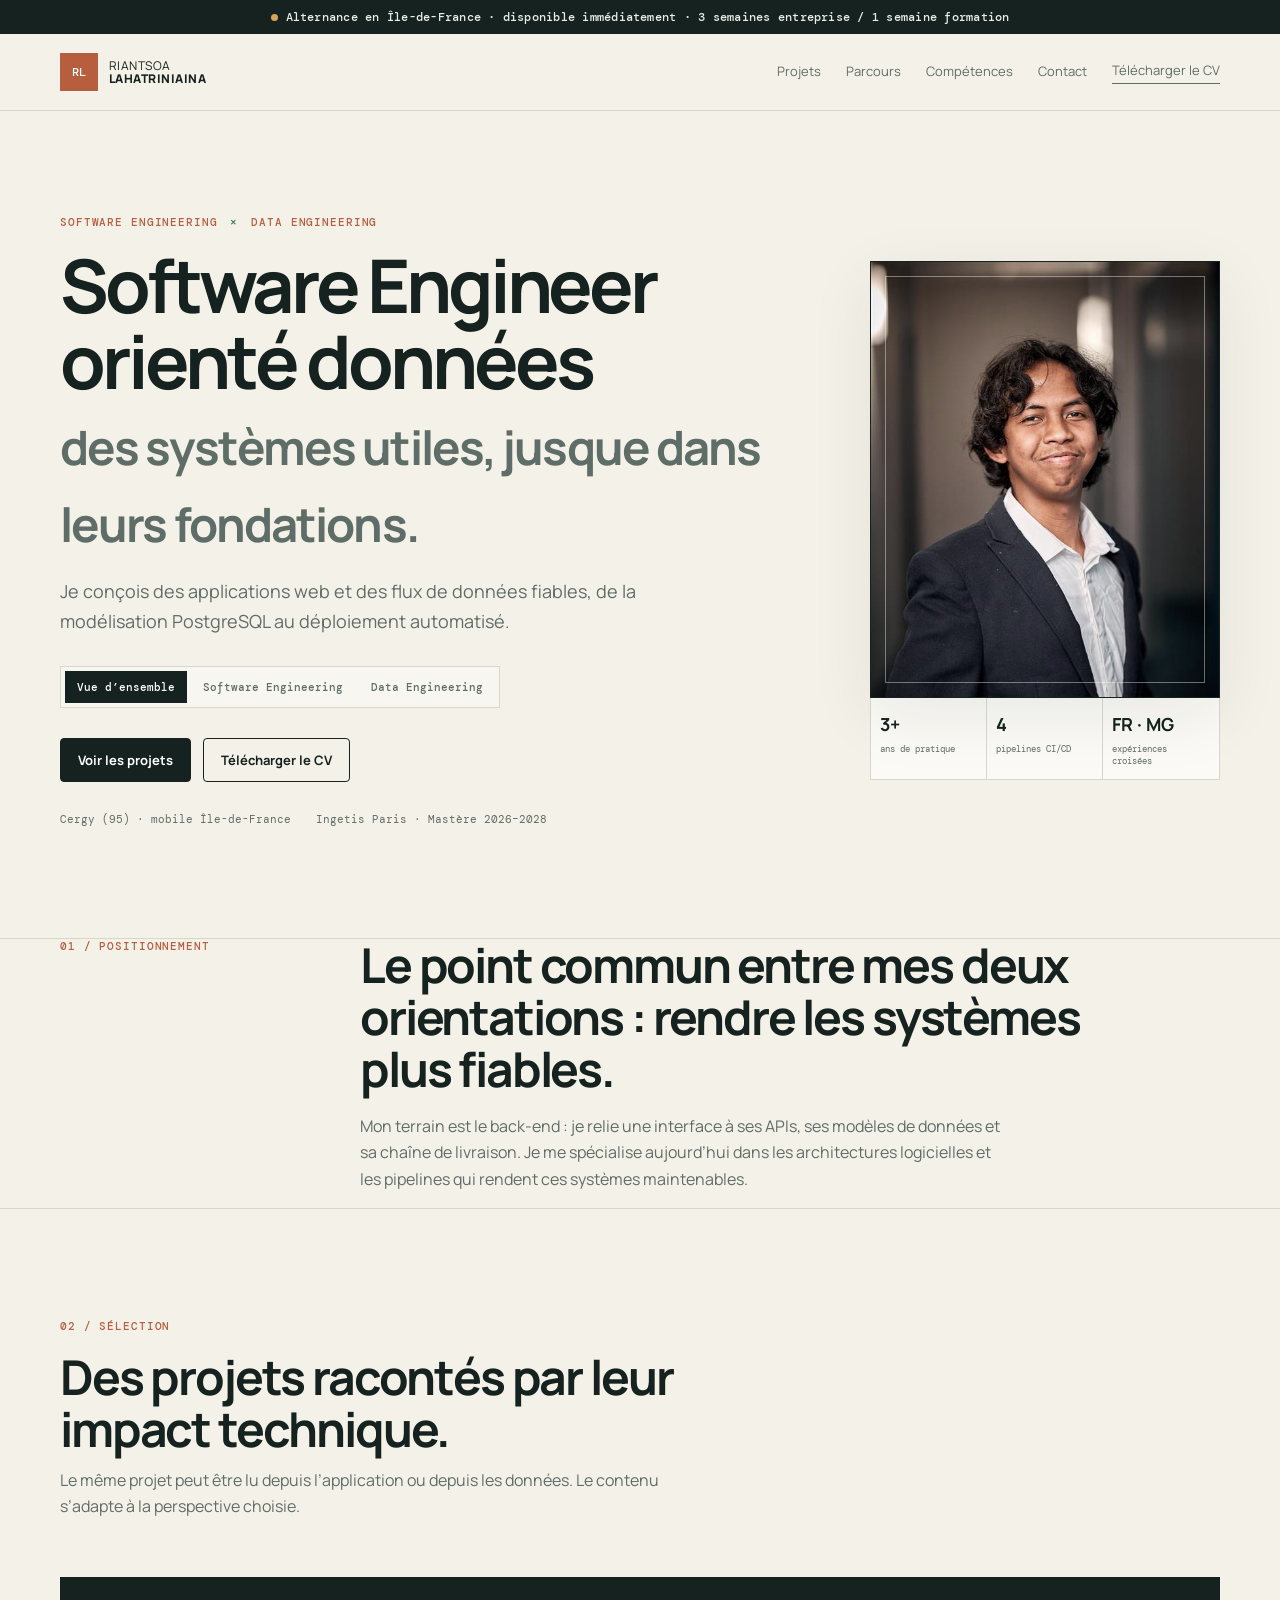
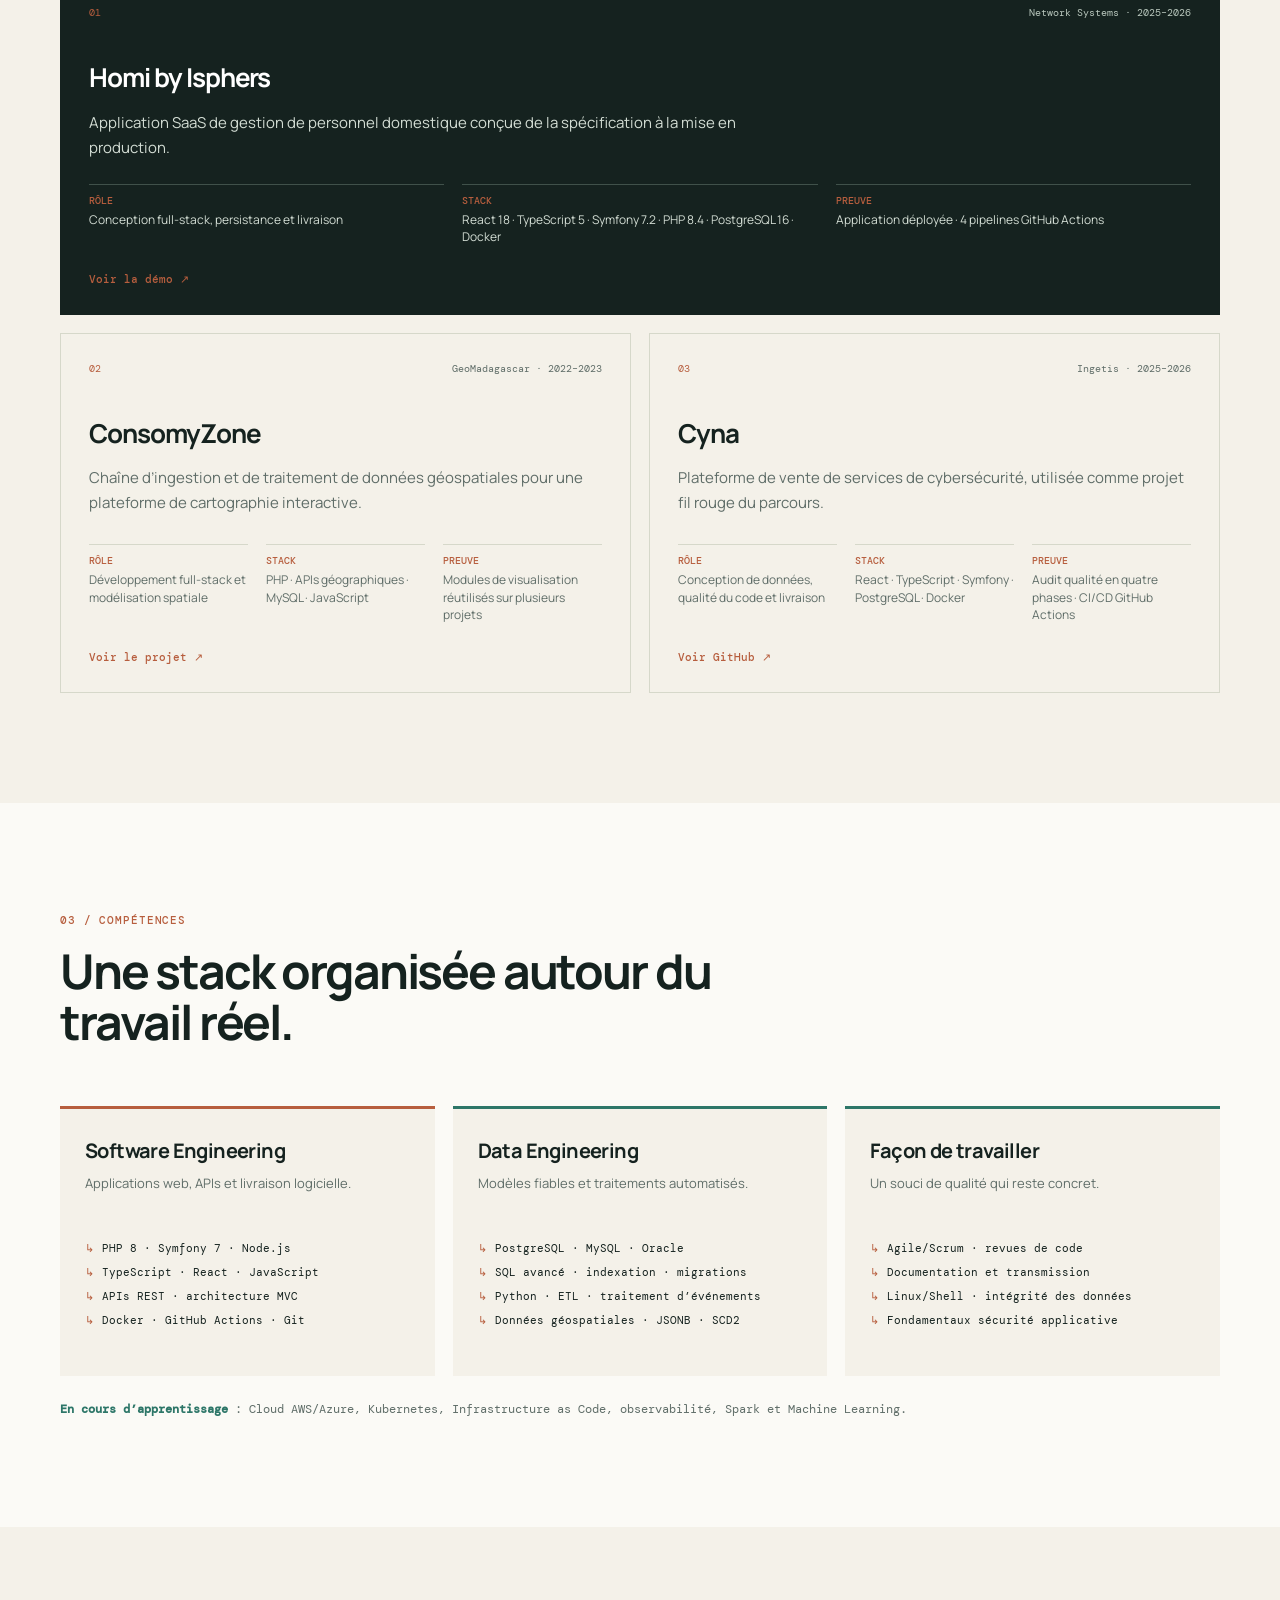
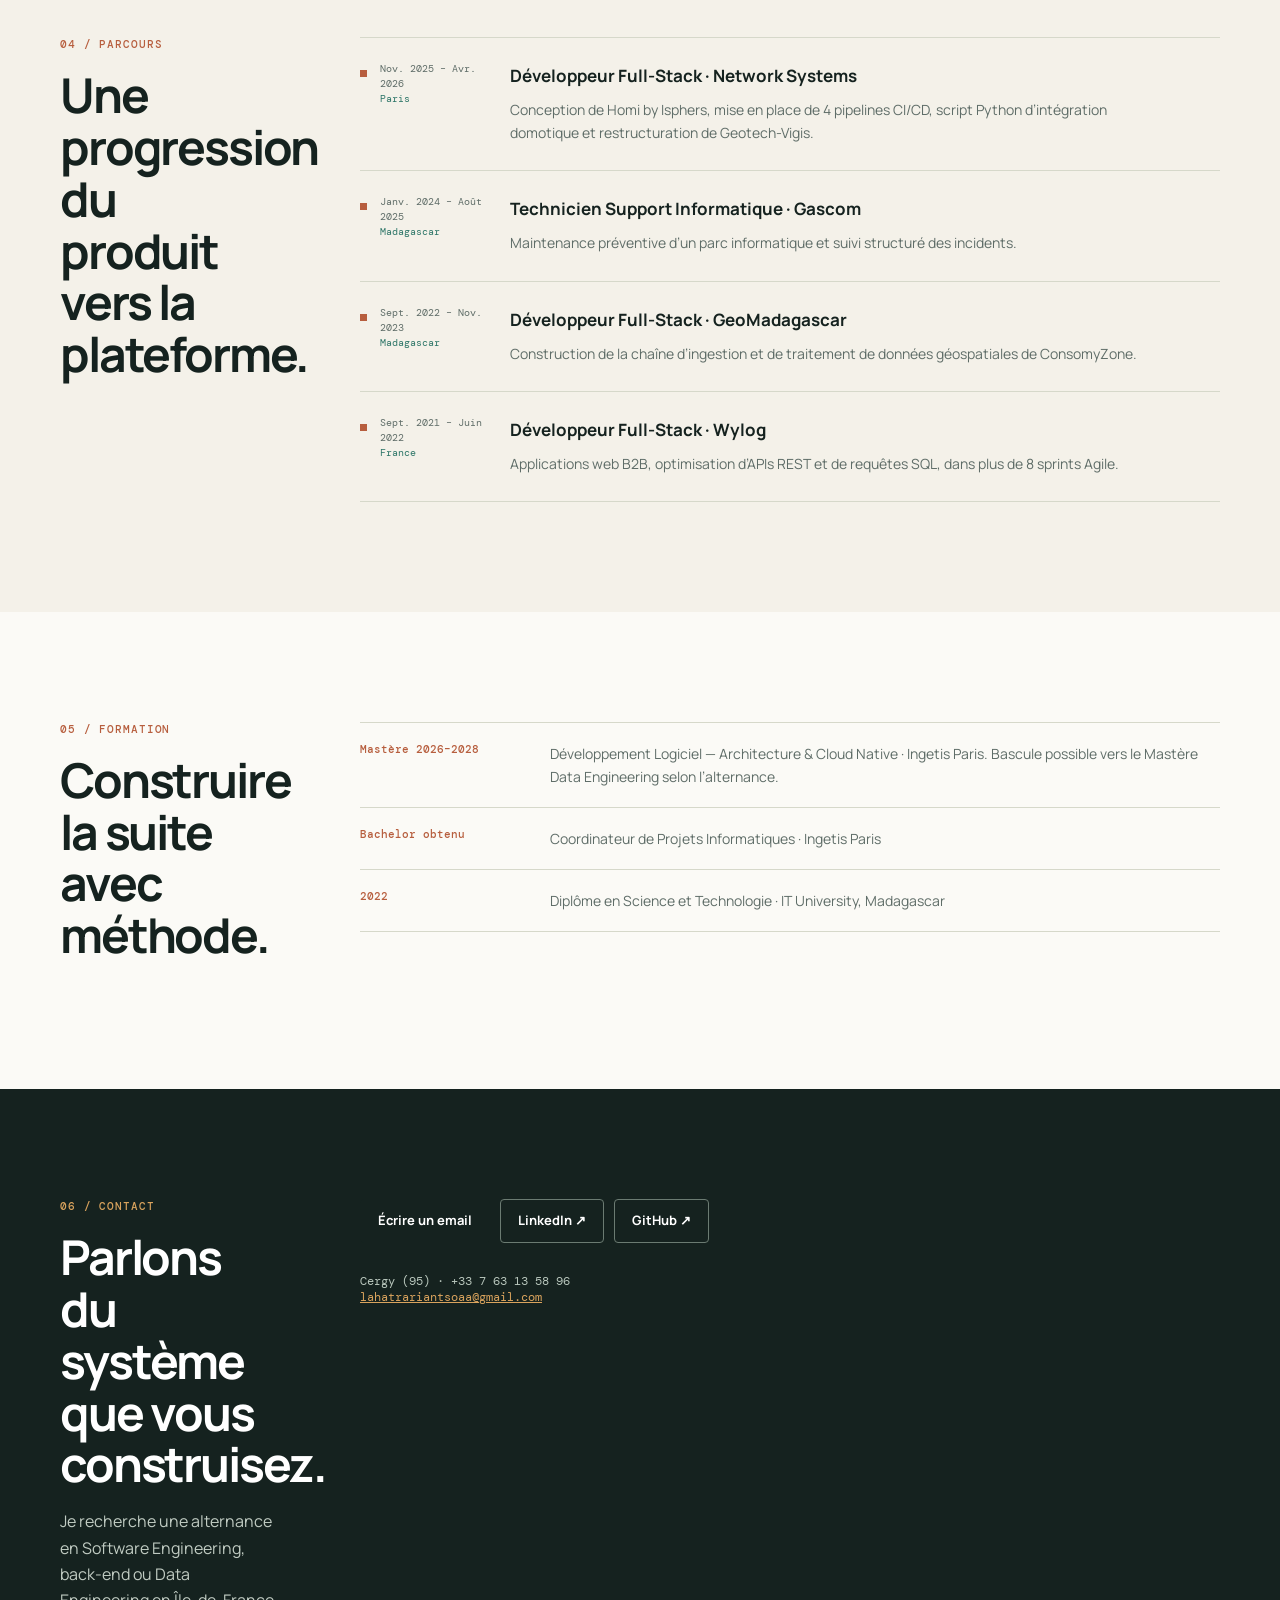
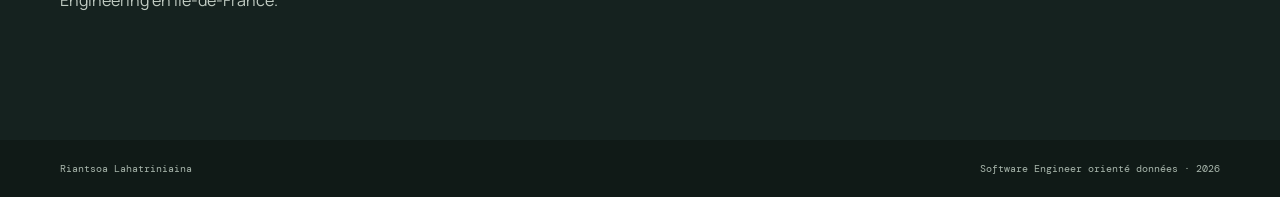
==== commit 6fb6179f: "Update index.html" ====
--- a/index.html
+++ b/index.html
@@ -41,12 +41,12 @@
     <section class="section" id="work" aria-labelledby="work-title"><div class="container"><div class="section-heading"><p class="section-label">02 / Sélection</p><h2 id="work-title">Des projets racontés par leur impact technique.</h2><p>Le même projet peut être lu depuis l’application ou depuis les données. Le contenu s’adapte à la perspective choisie.</p></div><div class="project-grid" id="projectGrid">
       <article class="project project--featured" data-project-modes="overview software data"><div class="project__top"><span class="project__number">01</span><span class="project__context">Network Systems · 2025–2026</span></div><h3>Homi by Isphers</h3><p class="project__angle">Application SaaS de gestion de personnel domestique conçue de la spécification à la mise en production.</p><dl class="project__details"><div><dt>Rôle</dt><dd>Conception full-stack, persistance et livraison</dd></div><div><dt>Stack</dt><dd>React 18 · TypeScript 5 · Symfony 7.2 · PHP 8.4 · PostgreSQL 16 · Docker</dd></div><div><dt>Preuve</dt><dd>Application déployée · 4 pipelines GitHub Actions</dd></div></dl><a class="text-link" href="https://lahatrar.github.io/HomiByIsphers" target="_blank" rel="noopener noreferrer">Voir la démo <span aria-hidden="true">↗</span></a></article>
       <article class="project" data-project-modes="overview data software"><div class="project__top"><span class="project__number">02</span><span class="project__context">GeoMadagascar · 2022–2023</span></div><h3>ConsomyZone</h3><p class="project__angle">Chaîne d’ingestion et de traitement de données géospatiales pour une plateforme de cartographie interactive.</p><dl class="project__details"><div><dt>Rôle</dt><dd>Développement full-stack et modélisation spatiale</dd></div><div><dt>Stack</dt><dd>PHP · APIs géographiques · MySQL · JavaScript</dd></div><div><dt>Preuve</dt><dd>Modules de visualisation réutilisés sur plusieurs projets</dd></div></dl><a class="text-link" href="https://www.consomyzone.com/" target="_blank" rel="noopener noreferrer">Voir le projet <span aria-hidden="true">↗</span></a></article>
-      <article class="project" data-project-modes="overview software data"><div class="project__top"><span class="project__number">03</span><span class="project__context">Ingetis · 2025–2026</span></div><h3>Cyna</h3><p class="project__angle">Plateforme de vente de services de cybersécurité, utilisée comme projet fil rouge du parcours.</p><dl class="project__details"><div><dt>Rôle</dt><dd>Conception de données, qualité du code et livraison</dd></div><div><dt>Stack</dt><dd>React · TypeScript · Symfony · PostgreSQL · Docker</dd></div><div><dt>Preuve</dt><dd>Audit qualité en quatre phases · CI/CD GitHub Actions</dd></div></dl><a class="text-link" href="https://github.com/lahatraR" target="_blank" rel="noopener noreferrer">Voir GitHub <span aria-hidden="true">↗</span></a></article>
+      <article class="project" data-project-modes="overview software data"><div class="project__top"><span class="project__number">03</span><span class="project__context">Ingetis · 2025–2026</span></div><h3>Cyna</h3><p class="project__angle">Plateforme de vente de services de cybersécurité, utilisée comme projet fil rouge du parcours.</p><dl class="project__details"><div><dt>Rôle</dt><dd>Conception de données, qualité du code et livraison</dd></div><div><dt>Stack</dt><dd>React · TypeScript · Symfony · PostgreSQL · Docker</dd></div><div><dt>Preuve</dt><dd>Audit qualité en quatre phases · CI/CD GitHub Actions</dd></div></dl><a class="text-link" href="https://github.com/PouletDesMers/Projet-Fil-Rouge-Dev" target="_blank" rel="noopener noreferrer">Voir GitHub <span aria-hidden="true">↗</span></a></article>
       <article class="project" data-project-modes="software data"><div class="project__top"><span class="project__number">04</span><span class="project__context">Ingetis · projet technique</span></div><h3>Pipeline CI/CD Node.js</h3><p class="project__angle">Une chaîne de livraison reproductible avec tests automatisés, conteneurisation et déploiement continu.</p><dl class="project__details"><div><dt>Rôle</dt><dd>Configuration des workflows et de l’environnement</dd></div><div><dt>Stack</dt><dd>Node.js · Docker · GitHub Actions</dd></div></dl><a class="text-link" href="https://github.com/LahatraRiantsoa/tp-node-ci-cd" target="_blank" rel="noopener noreferrer">Voir le dépôt <span aria-hidden="true">↗</span></a></article>
     </div></div></section>
     <section class="section section--tint" id="skills" aria-labelledby="skills-title"><div class="container"><div class="section-heading"><p class="section-label">03 / Compétences</p><h2 id="skills-title">Une stack organisée autour du travail réel.</h2></div><div class="skills-grid"><div class="skill-group skill-group--primary"><h3 data-copy="skillPrimaryTitle">Software Engineering</h3><p data-copy="skillPrimaryText">Applications web, APIs et livraison logicielle.</p><ul><li>PHP 8 · Symfony 7 · Node.js</li><li>TypeScript · React · JavaScript</li><li>APIs REST · architecture MVC</li><li>Docker · GitHub Actions · Git</li></ul></div><div class="skill-group"><h3 data-copy="skillSecondaryTitle">Data Engineering</h3><p data-copy="skillSecondaryText">Modèles fiables et traitements automatisés.</p><ul><li>PostgreSQL · MySQL · Oracle</li><li>SQL avancé · indexation · migrations</li><li>Python · ETL · traitement d’événements</li><li>Données géospatiales · JSONB · SCD2</li></ul></div><div class="skill-group"><h3>Façon de travailler</h3><p>Un souci de qualité qui reste concret.</p><ul><li>Agile/Scrum · revues de code</li><li>Documentation et transmission</li><li>Linux/Shell · intégrité des données</li><li>Fondamentaux sécurité applicative</li></ul></div></div><p class="learning-note"><strong>En cours d’apprentissage</strong> : Cloud AWS/Azure, Kubernetes, Infrastructure as Code, observabilité, Spark et Machine Learning.</p></div></section>
     <section class="section" id="experience" aria-labelledby="experience-title"><div class="container split-section"><div class="section-heading"><p class="section-label">04 / Parcours</p><h2 id="experience-title">Une progression du produit vers la plateforme.</h2></div><div class="timeline"><article class="timeline-item"><p class="timeline-item__date">Nov. 2025 – Avr. 2026 <span>Paris</span></p><h3>Développeur Full-Stack · Network Systems</h3><p>Conception de Homi by Isphers, mise en place de 4 pipelines CI/CD, script Python d’intégration domotique et restructuration de Geotech-Vigis.</p></article><article class="timeline-item"><p class="timeline-item__date">Janv. 2024 – Août 2025 <span>Madagascar</span></p><h3>Technicien Support Informatique · Gascom</h3><p>Maintenance préventive d’un parc informatique et suivi structuré des incidents.</p></article><article class="timeline-item"><p class="timeline-item__date">Sept. 2022 – Nov. 2023 <span>Madagascar</span></p><h3>Développeur Full-Stack · GeoMadagascar</h3><p>Construction de la chaîne d’ingestion et de traitement de données géospatiales de ConsomyZone.</p></article><article class="timeline-item"><p class="timeline-item__date">Sept. 2021 – Juin 2022 <span>France</span></p><h3>Développeur Full-Stack · Wylog</h3><p>Applications web B2B, optimisation d’APIs REST et de requêtes SQL, dans plus de 8 sprints Agile.</p></article></div></div></section>
-    <section class="section section--tint" aria-labelledby="education-title"><div class="container education"><div><p class="section-label">05 / Formation</p><h2 id="education-title">Construire la suite avec méthode.</h2></div><div class="education__items"><p><strong>Mastère 2026–2028</strong><span>Data Engineering ou Développement Logiciel — Architecture & Cloud Native, Ingetis Paris [À confirmer]</span></p><p><strong>Bachelor 2025–2026</strong><span>Coordinateur de Projets Informatiques · Ingetis Paris</span></p><p><strong>2022</strong><span>Diplôme en Science et Technologie · IT University, Madagascar</span></p></div></div></section>
+    <section class="section section--tint" aria-labelledby="education-title"><div class="container education"><div><p class="section-label">05 / Formation</p><h2 id="education-title">Construire la suite avec méthode.</h2></div><div class="education__items"><p><strong>Mastère 2026–2028</strong><span>Développement Logiciel — Architecture & Cloud Native · Ingetis Paris. Bascule possible vers le Mastère Data Engineering selon l’alternance.</span></p><p><strong>Bachelor obtenu</strong><span>Coordinateur de Projets Informatiques · Ingetis Paris</span></p><p><strong>2022</strong><span>Diplôme en Science et Technologie · IT University, Madagascar</span></p></div></div></section>
     <section class="contact section" id="contact" aria-labelledby="contact-title"><div class="container contact__inner"><div><p class="section-label">06 / Contact</p><h2 id="contact-title">Parlons du système que vous construisez.</h2><p>Je recherche une alternance en Software Engineering, back-end ou Data Engineering en Île-de-France.</p></div><div class="contact__links"><a class="button button--solid" href="mailto:lahatrariantsoaa@gmail.com">Écrire un email</a><a class="button button--quiet" href="https://www.linkedin.com/in/riantsoalahatra" target="_blank" rel="noopener noreferrer">LinkedIn ↗</a><a class="button button--quiet" href="https://github.com/lahatraR" target="_blank" rel="noopener noreferrer">GitHub ↗</a><p>Cergy (95) · +33 7 63 13 58 96<br><a href="mailto:lahatrariantsoaa@gmail.com">lahatrariantsoaa@gmail.com</a></p></div></div></section>
   </main>
   <footer class="footer"><div class="container"><span>Riantsoa Lahatriniaina</span><span>Software Engineer orienté données · 2026</span></div></footer>
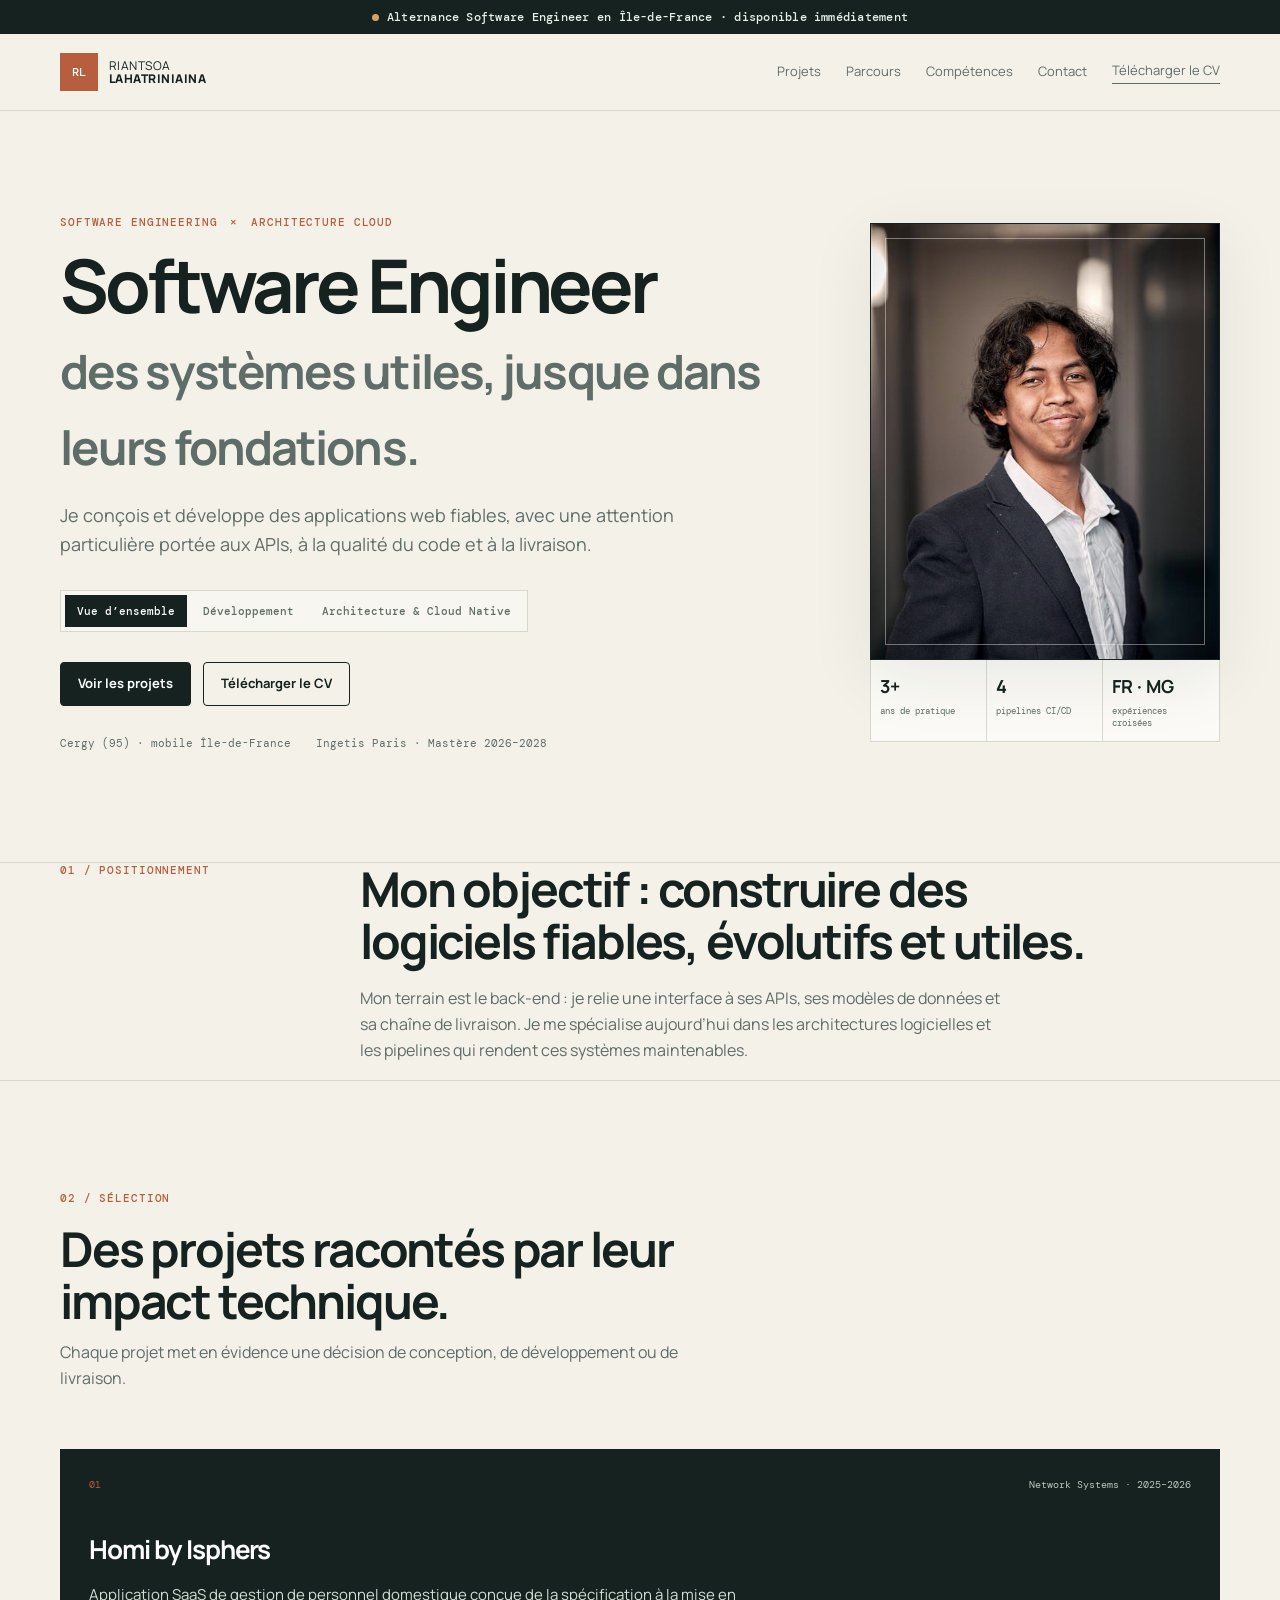
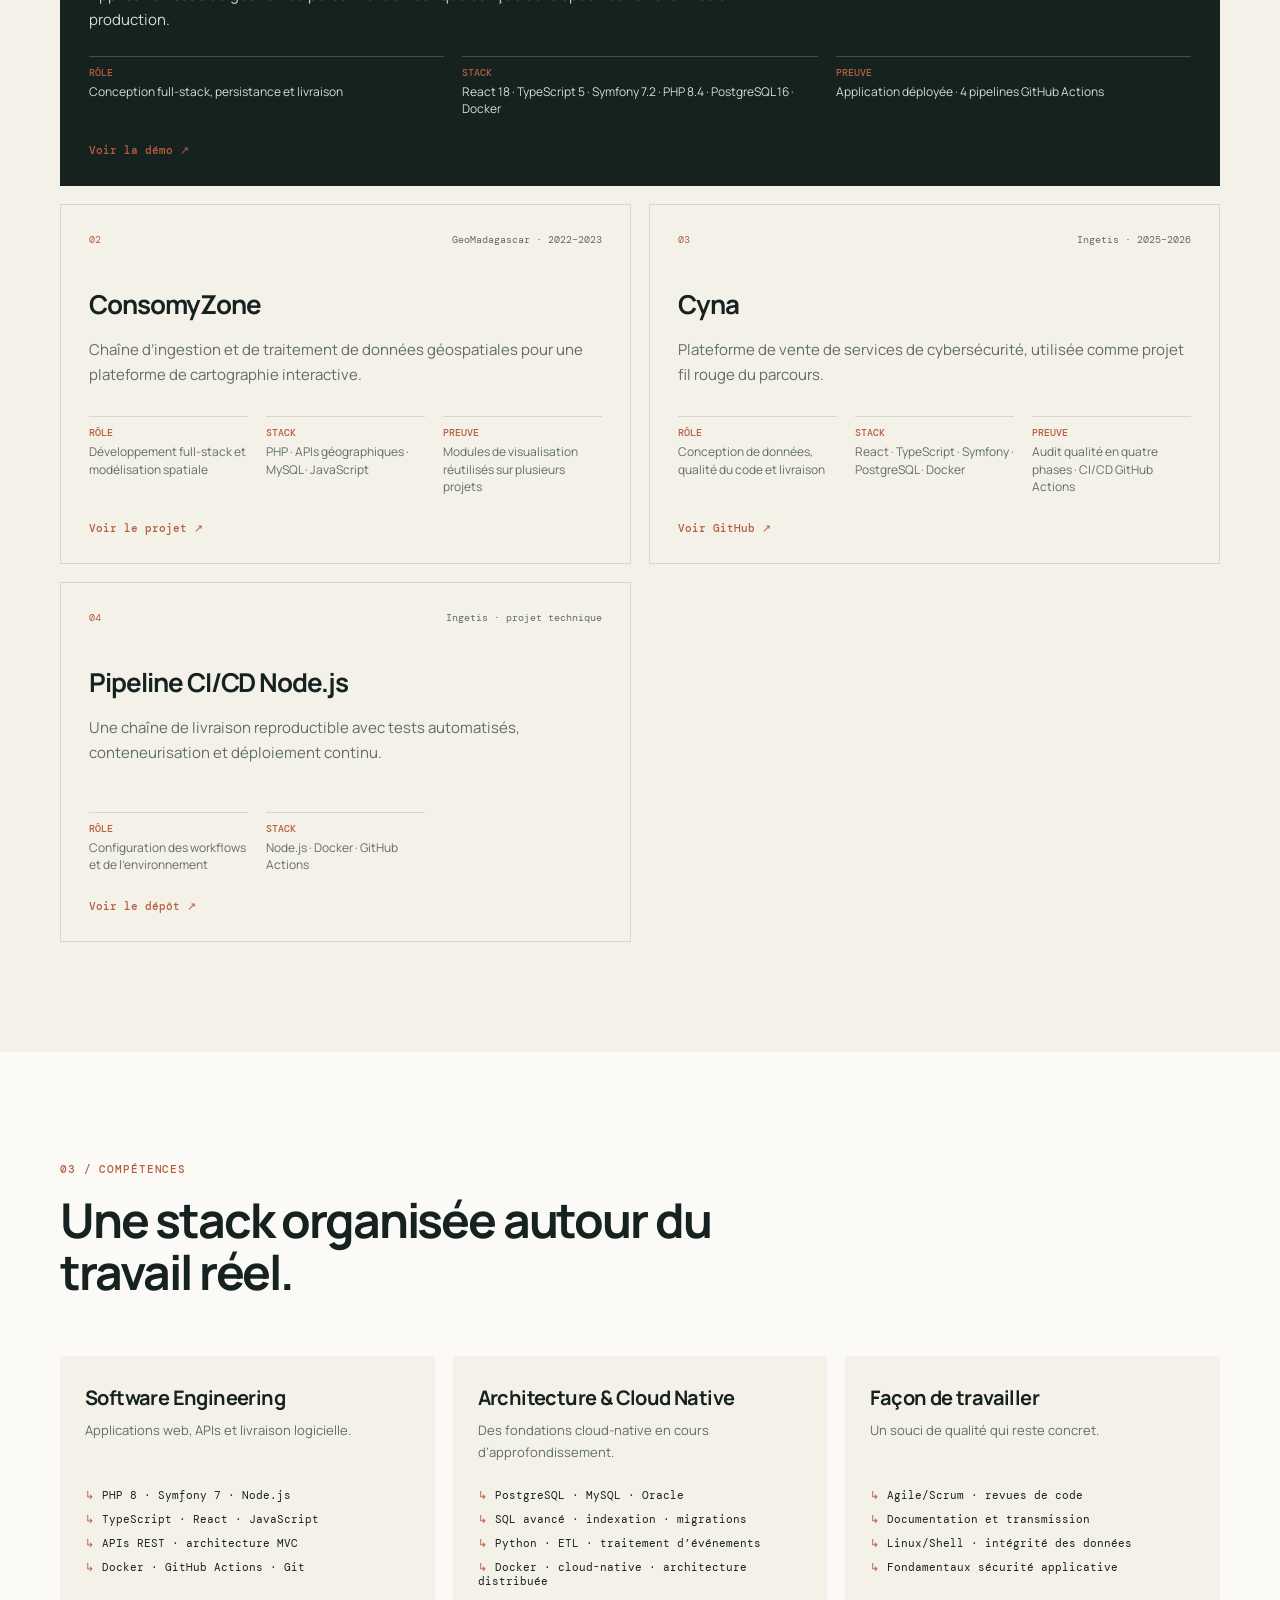
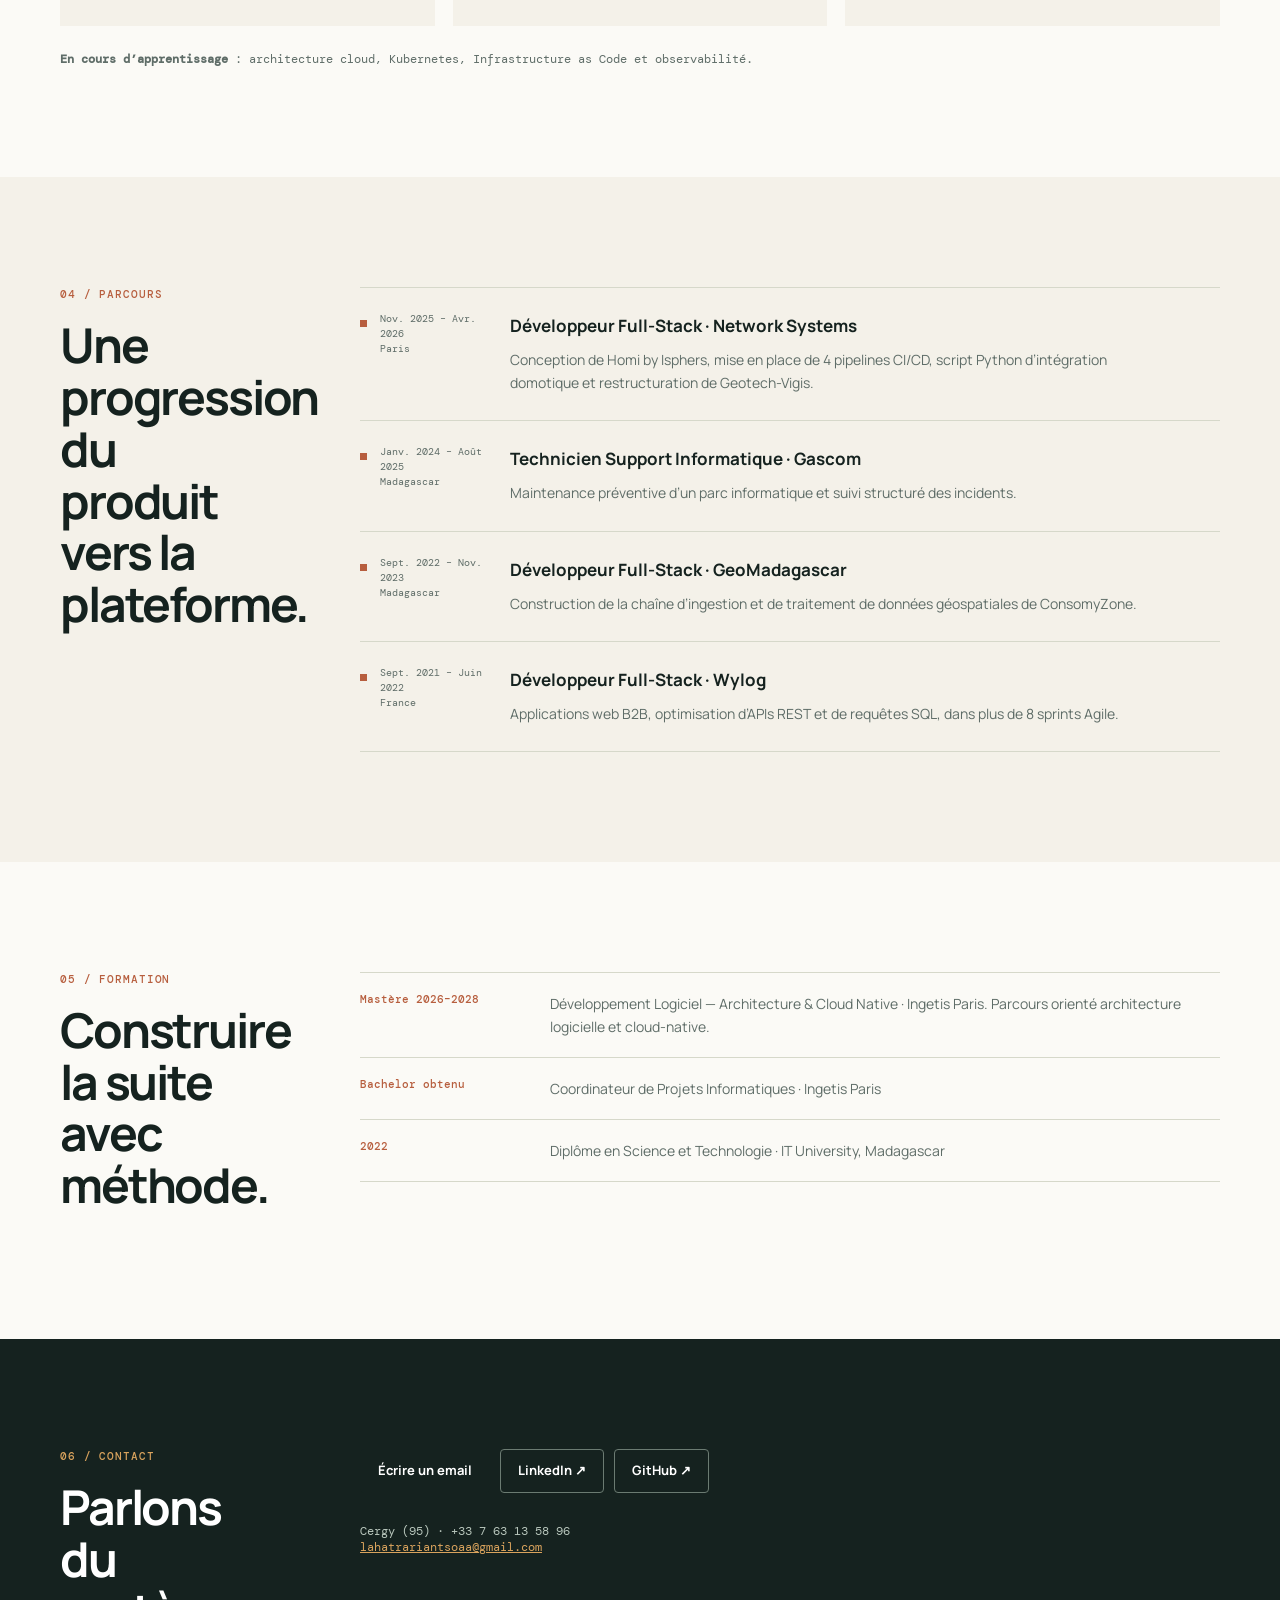
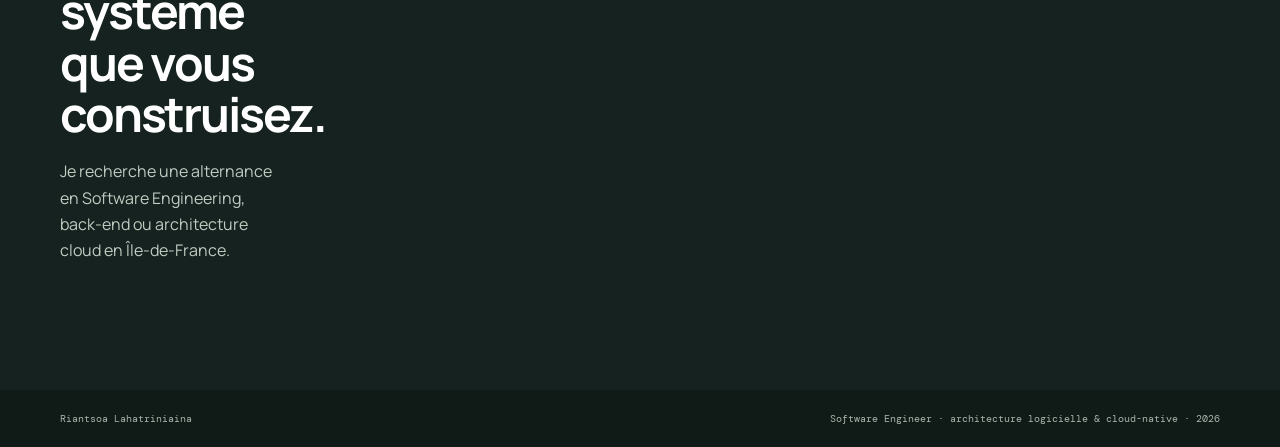
==== commit d5949c7a: "commit" ====
--- a/index.html
+++ b/index.html
@@ -3,15 +3,15 @@
 <head>
   <meta charset="UTF-8">
   <meta name="viewport" content="width=device-width, initial-scale=1.0">
-  <meta name="description" content="Portfolio de Riantsoa Lahatriniaina, Software Engineer orienté données. Développement back-end, APIs, PostgreSQL, Python, pipelines et CI/CD.">
+  <meta name="description" content="Portfolio de Riantsoa Lahatriniaina, Software Engineer. Développement full-stack, architecture logicielle et fondamentaux cloud-native.">
   <meta name="author" content="Riantsoa Lahatriniaina">
   <meta name="theme-color" content="#15221f">
-  <meta property="og:title" content="Riantsoa Lahatriniaina | Software Engineer orienté données">
-  <meta property="og:description" content="Développeur back-end et data engineering en spécialisation, disponible pour une alternance en Île-de-France.">
+  <meta property="og:title" content="Riantsoa Lahatriniaina | Software Engineer">
+  <meta property="og:description" content="Software Engineer orienté développement, architecture logicielle et cloud-native, disponible pour une alternance en Île-de-France.">
   <meta property="og:type" content="website">
   <meta property="og:url" content="https://lahatrar.github.io/my_portfolio/">
   <meta property="og:image" content="RR.jpg">
-  <title>Riantsoa Lahatriniaina | Software Engineer orienté données</title>
+  <title>Riantsoa Lahatriniaina | Software Engineer</title>
   <link rel="icon" href="RR.jpg" type="image/jpeg">
   <link rel="preconnect" href="https://fonts.googleapis.com">
   <link rel="preconnect" href="https://fonts.gstatic.com" crossorigin>
@@ -19,37 +19,37 @@
   <link rel="stylesheet" href="css/style.css">
   <link rel="canonical" href="https://lahatrar.github.io/my_portfolio/">
   <script type="application/ld+json">
-  {"@context":"https://schema.org","@type":"Person","name":"Riantsoa Lahatriniaina","jobTitle":"Software Engineer orienté données","url":"https://lahatrar.github.io/","email":"mailto:lahatrariantsoaa@gmail.com","sameAs":["https://www.linkedin.com/in/riantsoalahatra","https://github.com/lahatraR"],"address":{"@type":"PostalAddress","addressLocality":"Cergy","addressRegion":"Île-de-France","addressCountry":"FR"}}
+  {"@context":"https://schema.org","@type":"Person","name":"Riantsoa Lahatriniaina","jobTitle":"Software Engineer","url":"https://lahatrar.github.io/","email":"mailto:lahatrariantsoaa@gmail.com","sameAs":["https://www.linkedin.com/in/riantsoalahatra","https://github.com/lahatraR"],"address":{"@type":"PostalAddress","addressLocality":"Cergy","addressRegion":"Île-de-France","addressCountry":"FR"}}
   </script>
 </head>
 <body>
   <a class="skip-link" href="#main">Aller au contenu</a>
-  <div class="availability" role="status"><span class="availability__mark" aria-hidden="true"></span>Alternance en Île-de-France · disponible immédiatement · 3 semaines entreprise / 1 semaine formation</div>
+  <div class="availability" role="status"><span class="availability__mark" aria-hidden="true"></span>Alternance Software Engineer en Île-de-France · disponible immédiatement</div>
   <header class="site-header" id="top">
     <nav class="nav container" aria-label="Navigation principale">
       <a class="brand" href="#top" aria-label="Retour en haut de la page"><span class="brand__mark">RL</span><span class="brand__text">Riantsoa<br><strong>Lahatriniaina</strong></span></a>
       <button class="menu-toggle" type="button" aria-expanded="false" aria-controls="nav-menu"><span class="sr-only">Ouvrir le menu</span><span aria-hidden="true">Menu</span></button>
-      <div class="nav__menu" id="nav-menu"><a href="#work">Projets</a><a href="#experience">Parcours</a><a href="#skills">Compétences</a><a href="#contact">Contact</a><a class="nav__cv" data-cv-link href="CV_RAMANAMPAMONJY_Developpeur.pdf" download>Télécharger le CV</a></div>
+      <div class="nav__menu" id="nav-menu"><a href="#work">Projets</a><a href="#experience">Parcours</a><a href="#skills">Compétences</a><a href="#contact">Contact</a><a class="nav__cv" data-cv-link href="CV_RAMANAMPAMONJY_Riantsoa_Fullstack_Alternance.pdf" download>Télécharger le CV</a></div>
     </nav>
   </header>
   <main id="main">
     <section class="hero container" aria-labelledby="hero-title">
-      <div class="hero__copy"><p class="eyebrow">Software Engineering <span>×</span> Data Engineering</p><h1 id="hero-title"><span data-copy="heroTitle">Software Engineer orienté données</span><br><em>des systèmes utiles, jusque dans leurs fondations.</em></h1><p class="hero__lead" data-copy="heroLead">Je conçois des applications web et des flux de données fiables, de la modélisation PostgreSQL au déploiement automatisé.</p><div class="mode-switch" role="group" aria-label="Choisir une perspective professionnelle"><button type="button" class="mode-switch__button is-active" data-mode-button="overview">Vue d’ensemble</button><button type="button" class="mode-switch__button" data-mode-button="software">Software Engineering</button><button type="button" class="mode-switch__button" data-mode-button="data">Data Engineering</button></div><div class="hero__actions"><a class="button button--solid" href="#work" data-copy="primaryCta">Voir les projets</a><a class="button button--quiet" data-cv-link href="CV_RAMANAMPAMONJY_Developpeur.pdf" download data-copy="secondaryCta">Télécharger le CV</a></div><div class="hero__meta" aria-label="Informations pratiques"><span>Cergy (95) · mobile Île-de-France</span><span>Ingetis Paris · Mastère 2026–2028</span></div></div>
+      <div class="hero__copy"><p class="eyebrow">Software Engineering <span>×</span> Architecture Cloud</p><h1 id="hero-title"><span data-copy="heroTitle">Software Engineer</span><br><em>des systèmes utiles, jusque dans leurs fondations.</em></h1><p class="hero__lead" data-copy="heroLead">Je conçois et développe des applications web fiables, avec une attention particulière portée aux APIs, à la qualité du code et à la livraison.</p><div class="mode-switch" role="group" aria-label="Choisir une perspective professionnelle"><button type="button" class="mode-switch__button is-active" data-mode-button="overview">Vue d’ensemble</button><button type="button" class="mode-switch__button" data-mode-button="software">Développement</button><button type="button" class="mode-switch__button" data-mode-button="architecture">Architecture &amp; Cloud Native</button></div><div class="hero__actions"><a class="button button--solid" href="#work" data-copy="primaryCta">Voir les projets</a><a class="button button--quiet" data-cv-link href="CV_RAMANAMPAMONJY_Riantsoa_Fullstack_Alternance.pdf" download data-copy="secondaryCta">Télécharger le CV</a></div><div class="hero__meta" aria-label="Informations pratiques"><span>Cergy (95) · mobile Île-de-France</span><span>Ingetis Paris · Mastère 2026–2028</span></div></div>
       <aside class="hero__portrait" aria-label="Présentation rapide"><div class="portrait-frame"><img src="RR.jpg" alt="Portrait de Riantsoa Lahatriniaina"></div><div class="proof-list"><div><strong>3+</strong><span>ans de pratique</span></div><div><strong>4</strong><span>pipelines CI/CD</span></div><div><strong>FR · MG</strong><span>expériences croisées</span></div></div></aside>
     </section>
-    <section class="statement section-rule" aria-labelledby="statement-title"><div class="container statement__grid"><p class="section-label">01 / Positionnement</p><div><h2 id="statement-title">Le point commun entre mes deux orientations : rendre les systèmes plus fiables.</h2><p>Mon terrain est le back-end : je relie une interface à ses APIs, ses modèles de données et sa chaîne de livraison. Je me spécialise aujourd’hui dans les architectures logicielles et les pipelines qui rendent ces systèmes maintenables.</p></div></div></section>
-    <section class="section" id="work" aria-labelledby="work-title"><div class="container"><div class="section-heading"><p class="section-label">02 / Sélection</p><h2 id="work-title">Des projets racontés par leur impact technique.</h2><p>Le même projet peut être lu depuis l’application ou depuis les données. Le contenu s’adapte à la perspective choisie.</p></div><div class="project-grid" id="projectGrid">
-      <article class="project project--featured" data-project-modes="overview software data"><div class="project__top"><span class="project__number">01</span><span class="project__context">Network Systems · 2025–2026</span></div><h3>Homi by Isphers</h3><p class="project__angle">Application SaaS de gestion de personnel domestique conçue de la spécification à la mise en production.</p><dl class="project__details"><div><dt>Rôle</dt><dd>Conception full-stack, persistance et livraison</dd></div><div><dt>Stack</dt><dd>React 18 · TypeScript 5 · Symfony 7.2 · PHP 8.4 · PostgreSQL 16 · Docker</dd></div><div><dt>Preuve</dt><dd>Application déployée · 4 pipelines GitHub Actions</dd></div></dl><a class="text-link" href="https://lahatrar.github.io/HomiByIsphers" target="_blank" rel="noopener noreferrer">Voir la démo <span aria-hidden="true">↗</span></a></article>
-      <article class="project" data-project-modes="overview data software"><div class="project__top"><span class="project__number">02</span><span class="project__context">GeoMadagascar · 2022–2023</span></div><h3>ConsomyZone</h3><p class="project__angle">Chaîne d’ingestion et de traitement de données géospatiales pour une plateforme de cartographie interactive.</p><dl class="project__details"><div><dt>Rôle</dt><dd>Développement full-stack et modélisation spatiale</dd></div><div><dt>Stack</dt><dd>PHP · APIs géographiques · MySQL · JavaScript</dd></div><div><dt>Preuve</dt><dd>Modules de visualisation réutilisés sur plusieurs projets</dd></div></dl><a class="text-link" href="https://www.consomyzone.com/" target="_blank" rel="noopener noreferrer">Voir le projet <span aria-hidden="true">↗</span></a></article>
-      <article class="project" data-project-modes="overview software data"><div class="project__top"><span class="project__number">03</span><span class="project__context">Ingetis · 2025–2026</span></div><h3>Cyna</h3><p class="project__angle">Plateforme de vente de services de cybersécurité, utilisée comme projet fil rouge du parcours.</p><dl class="project__details"><div><dt>Rôle</dt><dd>Conception de données, qualité du code et livraison</dd></div><div><dt>Stack</dt><dd>React · TypeScript · Symfony · PostgreSQL · Docker</dd></div><div><dt>Preuve</dt><dd>Audit qualité en quatre phases · CI/CD GitHub Actions</dd></div></dl><a class="text-link" href="https://github.com/PouletDesMers/Projet-Fil-Rouge-Dev" target="_blank" rel="noopener noreferrer">Voir GitHub <span aria-hidden="true">↗</span></a></article>
-      <article class="project" data-project-modes="software data"><div class="project__top"><span class="project__number">04</span><span class="project__context">Ingetis · projet technique</span></div><h3>Pipeline CI/CD Node.js</h3><p class="project__angle">Une chaîne de livraison reproductible avec tests automatisés, conteneurisation et déploiement continu.</p><dl class="project__details"><div><dt>Rôle</dt><dd>Configuration des workflows et de l’environnement</dd></div><div><dt>Stack</dt><dd>Node.js · Docker · GitHub Actions</dd></div></dl><a class="text-link" href="https://github.com/LahatraRiantsoa/tp-node-ci-cd" target="_blank" rel="noopener noreferrer">Voir le dépôt <span aria-hidden="true">↗</span></a></article>
+    <section class="statement section-rule" aria-labelledby="statement-title"><div class="container statement__grid"><p class="section-label">01 / Positionnement</p><div><h2 id="statement-title">Mon objectif : construire des logiciels fiables, évolutifs et utiles.</h2><p>Mon terrain est le back-end : je relie une interface à ses APIs, ses modèles de données et sa chaîne de livraison. Je me spécialise aujourd’hui dans les architectures logicielles et les pipelines qui rendent ces systèmes maintenables.</p></div></div></section>
+    <section class="section" id="work" aria-labelledby="work-title"><div class="container"><div class="section-heading"><p class="section-label">02 / Sélection</p><h2 id="work-title">Des projets racontés par leur impact technique.</h2><p>Chaque projet met en évidence une décision de conception, de développement ou de livraison.</p></div><div class="project-grid" id="projectGrid">
+      <article class="project project--featured" data-project-modes="overview software architecture"><div class="project__top"><span class="project__number">01</span><span class="project__context">Network Systems · 2025–2026</span></div><h3>Homi by Isphers</h3><p class="project__angle">Application SaaS de gestion de personnel domestique conçue de la spécification à la mise en production.</p><dl class="project__details"><div><dt>Rôle</dt><dd>Conception full-stack, persistance et livraison</dd></div><div><dt>Stack</dt><dd>React 18 · TypeScript 5 · Symfony 7.2 · PHP 8.4 · PostgreSQL 16 · Docker</dd></div><div><dt>Preuve</dt><dd>Application déployée · 4 pipelines GitHub Actions</dd></div></dl><a class="text-link" href="https://lahatrar.github.io/HomiByIsphers" target="_blank" rel="noopener noreferrer">Voir la démo <span aria-hidden="true">↗</span></a></article>
+      <article class="project" data-project-modes="overview software architecture"><div class="project__top"><span class="project__number">02</span><span class="project__context">GeoMadagascar · 2022–2023</span></div><h3>ConsomyZone</h3><p class="project__angle">Chaîne d’ingestion et de traitement de données géospatiales pour une plateforme de cartographie interactive.</p><dl class="project__details"><div><dt>Rôle</dt><dd>Développement full-stack et modélisation spatiale</dd></div><div><dt>Stack</dt><dd>PHP · APIs géographiques · MySQL · JavaScript</dd></div><div><dt>Preuve</dt><dd>Modules de visualisation réutilisés sur plusieurs projets</dd></div></dl><a class="text-link" href="https://www.consomyzone.com/" target="_blank" rel="noopener noreferrer">Voir le projet <span aria-hidden="true">↗</span></a></article>
+      <article class="project" data-project-modes="overview software architecture"><div class="project__top"><span class="project__number">03</span><span class="project__context">Ingetis · 2025–2026</span></div><h3>Cyna</h3><p class="project__angle">Plateforme de vente de services de cybersécurité, utilisée comme projet fil rouge du parcours.</p><dl class="project__details"><div><dt>Rôle</dt><dd>Conception de données, qualité du code et livraison</dd></div><div><dt>Stack</dt><dd>React · TypeScript · Symfony · PostgreSQL · Docker</dd></div><div><dt>Preuve</dt><dd>Audit qualité en quatre phases · CI/CD GitHub Actions</dd></div></dl><a class="text-link" href="https://github.com/PouletDesMers/Projet-Fil-Rouge-Dev" target="_blank" rel="noopener noreferrer">Voir GitHub <span aria-hidden="true">↗</span></a></article>
+      <article class="project" data-project-modes="overview software architecture"><div class="project__top"><span class="project__number">04</span><span class="project__context">Ingetis · projet technique</span></div><h3>Pipeline CI/CD Node.js</h3><p class="project__angle">Une chaîne de livraison reproductible avec tests automatisés, conteneurisation et déploiement continu.</p><dl class="project__details"><div><dt>Rôle</dt><dd>Configuration des workflows et de l’environnement</dd></div><div><dt>Stack</dt><dd>Node.js · Docker · GitHub Actions</dd></div></dl><a class="text-link" href="https://github.com/LahatraRiantsoa/tp-node-ci-cd" target="_blank" rel="noopener noreferrer">Voir le dépôt <span aria-hidden="true">↗</span></a></article>
     </div></div></section>
-    <section class="section section--tint" id="skills" aria-labelledby="skills-title"><div class="container"><div class="section-heading"><p class="section-label">03 / Compétences</p><h2 id="skills-title">Une stack organisée autour du travail réel.</h2></div><div class="skills-grid"><div class="skill-group skill-group--primary"><h3 data-copy="skillPrimaryTitle">Software Engineering</h3><p data-copy="skillPrimaryText">Applications web, APIs et livraison logicielle.</p><ul><li>PHP 8 · Symfony 7 · Node.js</li><li>TypeScript · React · JavaScript</li><li>APIs REST · architecture MVC</li><li>Docker · GitHub Actions · Git</li></ul></div><div class="skill-group"><h3 data-copy="skillSecondaryTitle">Data Engineering</h3><p data-copy="skillSecondaryText">Modèles fiables et traitements automatisés.</p><ul><li>PostgreSQL · MySQL · Oracle</li><li>SQL avancé · indexation · migrations</li><li>Python · ETL · traitement d’événements</li><li>Données géospatiales · JSONB · SCD2</li></ul></div><div class="skill-group"><h3>Façon de travailler</h3><p>Un souci de qualité qui reste concret.</p><ul><li>Agile/Scrum · revues de code</li><li>Documentation et transmission</li><li>Linux/Shell · intégrité des données</li><li>Fondamentaux sécurité applicative</li></ul></div></div><p class="learning-note"><strong>En cours d’apprentissage</strong> : Cloud AWS/Azure, Kubernetes, Infrastructure as Code, observabilité, Spark et Machine Learning.</p></div></section>
+    <section class="section section--tint" id="skills" aria-labelledby="skills-title"><div class="container"><div class="section-heading"><p class="section-label">03 / Compétences</p><h2 id="skills-title">Une stack organisée autour du travail réel.</h2></div><div class="skills-grid"><div class="skill-group skill-group--primary"><h3 data-copy="skillPrimaryTitle">Software Engineering</h3><p data-copy="skillPrimaryText">Applications web, APIs et livraison logicielle.</p><ul><li>PHP 8 · Symfony 7 · Node.js</li><li>TypeScript · React · JavaScript</li><li>APIs REST · architecture MVC</li><li>Docker · GitHub Actions · Git</li></ul></div><div class="skill-group"><h3 data-copy="skillSecondaryTitle">Architecture &amp; Cloud Native</h3><p data-copy="skillSecondaryText">Des fondations cloud-native en cours d’approfondissement.</p><ul><li>PostgreSQL · MySQL · Oracle</li><li>SQL avancé · indexation · migrations</li><li>Python · ETL · traitement d’événements</li><li>Docker · cloud-native · architecture distribuée</li></ul></div><div class="skill-group"><h3>Façon de travailler</h3><p>Un souci de qualité qui reste concret.</p><ul><li>Agile/Scrum · revues de code</li><li>Documentation et transmission</li><li>Linux/Shell · intégrité des données</li><li>Fondamentaux sécurité applicative</li></ul></div></div><p class="learning-note"><strong>En cours d’apprentissage</strong> : architecture cloud, Kubernetes, Infrastructure as Code et observabilité.</p></div></section>
     <section class="section" id="experience" aria-labelledby="experience-title"><div class="container split-section"><div class="section-heading"><p class="section-label">04 / Parcours</p><h2 id="experience-title">Une progression du produit vers la plateforme.</h2></div><div class="timeline"><article class="timeline-item"><p class="timeline-item__date">Nov. 2025 – Avr. 2026 <span>Paris</span></p><h3>Développeur Full-Stack · Network Systems</h3><p>Conception de Homi by Isphers, mise en place de 4 pipelines CI/CD, script Python d’intégration domotique et restructuration de Geotech-Vigis.</p></article><article class="timeline-item"><p class="timeline-item__date">Janv. 2024 – Août 2025 <span>Madagascar</span></p><h3>Technicien Support Informatique · Gascom</h3><p>Maintenance préventive d’un parc informatique et suivi structuré des incidents.</p></article><article class="timeline-item"><p class="timeline-item__date">Sept. 2022 – Nov. 2023 <span>Madagascar</span></p><h3>Développeur Full-Stack · GeoMadagascar</h3><p>Construction de la chaîne d’ingestion et de traitement de données géospatiales de ConsomyZone.</p></article><article class="timeline-item"><p class="timeline-item__date">Sept. 2021 – Juin 2022 <span>France</span></p><h3>Développeur Full-Stack · Wylog</h3><p>Applications web B2B, optimisation d’APIs REST et de requêtes SQL, dans plus de 8 sprints Agile.</p></article></div></div></section>
-    <section class="section section--tint" aria-labelledby="education-title"><div class="container education"><div><p class="section-label">05 / Formation</p><h2 id="education-title">Construire la suite avec méthode.</h2></div><div class="education__items"><p><strong>Mastère 2026–2028</strong><span>Développement Logiciel — Architecture & Cloud Native · Ingetis Paris. Bascule possible vers le Mastère Data Engineering selon l’alternance.</span></p><p><strong>Bachelor obtenu</strong><span>Coordinateur de Projets Informatiques · Ingetis Paris</span></p><p><strong>2022</strong><span>Diplôme en Science et Technologie · IT University, Madagascar</span></p></div></div></section>
-    <section class="contact section" id="contact" aria-labelledby="contact-title"><div class="container contact__inner"><div><p class="section-label">06 / Contact</p><h2 id="contact-title">Parlons du système que vous construisez.</h2><p>Je recherche une alternance en Software Engineering, back-end ou Data Engineering en Île-de-France.</p></div><div class="contact__links"><a class="button button--solid" href="mailto:lahatrariantsoaa@gmail.com">Écrire un email</a><a class="button button--quiet" href="https://www.linkedin.com/in/riantsoalahatra" target="_blank" rel="noopener noreferrer">LinkedIn ↗</a><a class="button button--quiet" href="https://github.com/lahatraR" target="_blank" rel="noopener noreferrer">GitHub ↗</a><p>Cergy (95) · +33 7 63 13 58 96<br><a href="mailto:lahatrariantsoaa@gmail.com">lahatrariantsoaa@gmail.com</a></p></div></div></section>
+    <section class="section section--tint" aria-labelledby="education-title"><div class="container education"><div><p class="section-label">05 / Formation</p><h2 id="education-title">Construire la suite avec méthode.</h2></div><div class="education__items"><p><strong>Mastère 2026–2028</strong><span>Développement Logiciel — Architecture & Cloud Native · Ingetis Paris. Parcours orienté architecture logicielle et cloud-native.</span></p><p><strong>Bachelor obtenu</strong><span>Coordinateur de Projets Informatiques · Ingetis Paris</span></p><p><strong>2022</strong><span>Diplôme en Science et Technologie · IT University, Madagascar</span></p></div></div></section>
+    <section class="contact section" id="contact" aria-labelledby="contact-title"><div class="container contact__inner"><div><p class="section-label">06 / Contact</p><h2 id="contact-title">Parlons du système que vous construisez.</h2><p>Je recherche une alternance en Software Engineering, back-end ou architecture cloud en Île-de-France.</p></div><div class="contact__links"><a class="button button--solid" href="mailto:lahatrariantsoaa@gmail.com">Écrire un email</a><a class="button button--quiet" href="https://www.linkedin.com/in/riantsoalahatra" target="_blank" rel="noopener noreferrer">LinkedIn ↗</a><a class="button button--quiet" href="https://github.com/lahatraR" target="_blank" rel="noopener noreferrer">GitHub ↗</a><p>Cergy (95) · +33 7 63 13 58 96<br><a href="mailto:lahatrariantsoaa@gmail.com">lahatrariantsoaa@gmail.com</a></p></div></div></section>
   </main>
-  <footer class="footer"><div class="container"><span>Riantsoa Lahatriniaina</span><span>Software Engineer orienté données · 2026</span></div></footer>
+  <footer class="footer"><div class="container"><span>Riantsoa Lahatriniaina</span><span>Software Engineer · architecture logicielle &amp; cloud-native · 2026</span></div></footer>
   <script src="js/main.js" defer></script>
 </body>
 </html>
--- a/css/style.css
+++ b/css/style.css
@@ -1,10 +1,10 @@
-:root{--ink:#15221f;--muted:#5f6d68;--paper:#f4f1e9;--paper-strong:#fbfaf6;--line:#d6d8ca;--accent:#b75e3e;--accent-soft:#f0d9ca;--data:#2d7668;--data-soft:#d5e8df;--mono:'DM Mono',monospace;--sans:'Manrope',sans-serif;--shadow:0 18px 60px rgba(21,34,31,.08);--radius:4px}
+:root{--ink:#15221f;--muted:#5f6d68;--paper:#f4f1e9;--paper-strong:#fbfaf6;--line:#d6d8ca;--accent:#b75e3e;--accent-soft:#f0d9ca;--architecture:#2d7668;--architecture-soft:#d5e8df;--mono:'DM Mono',monospace;--sans:'Manrope',sans-serif;--shadow:0 18px 60px rgba(21,34,31,.08);--radius:4px}
 *{box-sizing:border-box}html{scroll-behavior:smooth}body{margin:0;background:var(--paper);color:var(--ink);font-family:var(--sans);line-height:1.65}a{color:inherit}button{font:inherit;-webkit-tap-highlight-color:transparent}.container{width:min(1160px,calc(100% - 48px));margin-inline:auto}.sr-only{position:absolute;width:1px;height:1px;padding:0;margin:-1px;overflow:hidden;clip:rect(0,0,0,0);white-space:nowrap;border:0}.skip-link{position:fixed;top:12px;left:12px;z-index:20;transform:translateY(-150%);background:var(--ink);color:#fff;padding:10px 14px}.skip-link:focus{transform:translateY(0)}
 .availability{padding:9px 24px;background:var(--ink);color:#e8eee6;text-align:center;font:500 12px var(--mono);letter-spacing:.02em}.availability__mark{display:inline-block;width:7px;height:7px;margin-right:8px;border-radius:50%;background:#d9a35d}.site-header{border-bottom:1px solid var(--line);background:rgba(244,241,233,.9)}.nav{min-height:76px;display:flex;align-items:center;justify-content:space-between;gap:24px}.brand{display:flex;align-items:center;gap:11px;text-decoration:none;line-height:1.1}.brand__mark{display:grid;place-items:center;width:38px;height:38px;background:var(--accent);color:#fff;font:500 12px var(--mono)}.brand__text{font-size:12px;letter-spacing:.04em;text-transform:uppercase}.brand__text strong{font-weight:800}.nav__menu{display:flex;align-items:center;gap:25px;font-size:13px}.nav__menu a{text-decoration:none;color:var(--muted)}.nav__menu a:hover,.nav__menu a:focus-visible{color:var(--accent)}.nav__cv{border-bottom:1px solid currentColor;padding-bottom:2px}.menu-toggle{display:none;border:1px solid var(--line);background:transparent;color:var(--ink);padding:8px 12px;font:500 11px var(--mono)}
 .hero{min-height:690px;padding-block:104px 112px;display:grid;grid-template-columns:minmax(0,1fr) 350px;gap:100px;align-items:center}.eyebrow,.section-label{margin:0 0 18px;color:var(--accent);font:500 11px var(--mono);letter-spacing:.08em;text-transform:uppercase}.eyebrow span{color:var(--data);padding-inline:5px}h1,h2,h3,p{margin-top:0}h1{max-width:780px;margin-bottom:25px;font-size:clamp(40px,6vw,74px);line-height:1.03;letter-spacing:-.055em}h1 em{color:var(--muted);font-size:.64em;font-style:normal;letter-spacing:-.04em}.hero__lead{max-width:620px;margin-bottom:30px;color:var(--muted);font-size:18px}.mode-switch{display:inline-flex;flex-wrap:wrap;gap:4px;margin-bottom:30px;padding:4px;border:1px solid var(--line);background:rgba(255,255,255,.3)}.mode-switch__button{border:0;background:transparent;color:var(--muted);cursor:pointer;padding:9px 12px;font:500 11px var(--mono)}.mode-switch__button:hover,.mode-switch__button:focus-visible,.mode-switch__button.is-active{background:var(--ink);color:#fff}.hero__actions{display:flex;flex-wrap:wrap;gap:12px;margin-bottom:30px}.button{display:inline-flex;align-items:center;justify-content:center;min-height:44px;padding:10px 17px;border:1px solid var(--ink);border-radius:var(--radius);text-decoration:none;font-size:13px;font-weight:700;transition:transform .2s ease,background .2s ease,color .2s ease}.button:hover,.button:focus-visible{transform:translateY(-2px)}.button--solid{background:var(--ink);color:#fff}.button--solid:hover,.button--solid:focus-visible{background:var(--accent);border-color:var(--accent)}.button--quiet{color:var(--ink)}.button--quiet:hover,.button--quiet:focus-visible{background:var(--accent-soft)}.hero__meta{display:flex;flex-wrap:wrap;gap:8px 25px;color:var(--muted);font:400 11px var(--mono)}.hero__portrait{align-self:center}.portrait-frame{position:relative;aspect-ratio:4/5;overflow:hidden;background:var(--ink);border:1px solid var(--ink);box-shadow:var(--shadow)}.portrait-frame:after{content:'';position:absolute;inset:14px;border:1px solid rgba(255,255,255,.4);pointer-events:none}.portrait-frame img{width:100%;height:100%;object-fit:cover;object-position:center top;filter:saturate(.8)}.proof-list{display:grid;grid-template-columns:repeat(3,1fr);border:1px solid var(--line);border-top:0;background:var(--paper-strong)}.proof-list div{min-height:80px;padding:12px 9px;border-right:1px solid var(--line)}.proof-list div:last-child{border-right:0}.proof-list strong,.proof-list span{display:block}.proof-list strong{margin-bottom:3px;font-size:18px}.proof-list span{color:var(--muted);font:400 9px var(--mono);line-height:1.35}
 .section{padding-block:110px}.section-rule{border-top:1px solid var(--line);border-bottom:1px solid var(--line)}.section--tint{background:var(--paper-strong)}.statement__grid,.split-section,.education,.contact__inner{display:grid;grid-template-columns:220px minmax(0,1fr);gap:80px}.statement h2,.section-heading h2,.education h2,.contact h2{max-width:730px;margin-bottom:18px;font-size:clamp(30px,4vw,48px);line-height:1.08;letter-spacing:-.045em}.statement p:not(.section-label),.section-heading>p:last-child,.contact__inner>div:first-child>p:last-child{max-width:650px;color:var(--muted);font-size:16px}.section-heading{margin-bottom:58px}.section-heading h2{margin-bottom:12px}.project-grid{display:grid;grid-template-columns:repeat(2,minmax(0,1fr));gap:18px}.project{display:flex;min-height:360px;flex-direction:column;padding:28px;background:var(--paper);border:1px solid var(--line);transition:transform .2s ease,box-shadow .2s ease,border-color .2s ease}.project:hover{transform:translateY(-4px);border-color:var(--accent);box-shadow:var(--shadow)}.project--featured{grid-column:span 2;min-height:330px;background:var(--ink);color:#fff;border-color:var(--ink)}.project__top{display:flex;justify-content:space-between;gap:15px;margin-bottom:37px;color:var(--muted);font:400 10px var(--mono)}.project--featured .project__top{color:#b9c7bd}.project__number{color:var(--accent)}.project h3{margin-bottom:12px;font-size:26px;letter-spacing:-.04em}.project__angle{max-width:650px;margin-bottom:23px;color:var(--muted);font-size:15px}.project--featured .project__angle{color:#d3ddd4}.project__details{display:grid;grid-template-columns:repeat(3,1fr);gap:18px;margin:auto 0 26px}.project__details div{border-top:1px solid var(--line);padding-top:9px}.project--featured .project__details div{border-color:#40514a}.project__details dt{margin-bottom:4px;color:var(--accent);font:500 10px var(--mono);text-transform:uppercase}.project__details dd{margin:0;color:var(--muted);font-size:12px;line-height:1.45}.project--featured .project__details dd{color:#d3ddd4}.text-link{align-self:flex-start;color:var(--accent);font:500 11px var(--mono);text-decoration:none}.text-link:hover,.text-link:focus-visible{text-decoration:underline}
 .skills-grid{display:grid;grid-template-columns:repeat(3,1fr);gap:18px}.skill-group{min-height:270px;padding:25px;border-top:3px solid var(--data);background:var(--paper)}.skill-group--primary{border-color:var(--accent)}.skill-group h3{margin-bottom:6px;font-size:20px;letter-spacing:-.03em}.skill-group p{min-height:48px;color:var(--muted);font-size:13px}.skill-group ul{display:grid;gap:10px;margin:20px 0 0;padding:0;list-style:none;color:var(--ink);font:400 11px var(--mono)}.skill-group li:before{content:'↳';margin-right:8px;color:var(--accent)}.learning-note{margin:25px 0 0;color:var(--muted);font:400 12px var(--mono)}.learning-note strong{color:var(--data)}.timeline{border-top:1px solid var(--line)}.timeline-item{position:relative;padding:24px 0 26px 150px;border-bottom:1px solid var(--line)}.timeline-item:before{content:'';position:absolute;top:32px;left:0;width:7px;height:7px;background:var(--accent)}.timeline-item__date{position:absolute;left:20px;top:23px;width:105px;color:var(--muted);font:400 10px var(--mono);line-height:1.5}.timeline-item__date span{display:block;color:var(--data)}.timeline-item h3{margin-bottom:8px;font-size:17px}.timeline-item>p:last-child{max-width:650px;margin:0;color:var(--muted);font-size:14px}.education__items{border-top:1px solid var(--line)}.education__items p{display:grid;grid-template-columns:170px 1fr;gap:20px;margin:0;padding:19px 0;border-bottom:1px solid var(--line);font-size:14px}.education__items strong{color:var(--accent);font:500 11px var(--mono)}.education__items span{color:var(--muted)}.contact{background:var(--ink);color:#fff}.contact .section-label{color:#d9a35d}.contact h2{color:#fff}.contact__inner>div:first-child>p:last-child{color:#c0cbc2}.contact__links{display:flex;flex-wrap:wrap;align-content:start;gap:10px}.contact__links .button--quiet{border-color:#6b7b72;color:#fff}.contact__links .button--quiet:hover,.contact__links .button--quiet:focus-visible{background:#293b34}.contact__links p{width:100%;margin-top:20px;color:#b9c7bd;font:400 12px var(--mono)}.contact__links p a{color:#d9a35d}.footer{padding:22px 0;background:#101a17;color:#a9b7ad;font:400 10px var(--mono)}.footer .container{display:flex;justify-content:space-between;gap:20px}
-[data-mode=data]{--accent:var(--data);--accent-soft:var(--data-soft)}[data-mode=software]{--accent:#b75e3e;--accent-soft:#f0d9ca}.project.is-hidden{display:none}:focus-visible{outline:3px solid #d9a35d;outline-offset:3px}
+[data-mode=architecture]{--accent:var(--architecture);--accent-soft:var(--architecture-soft)}[data-mode=software]{--accent:#b75e3e;--accent-soft:#f0d9ca}.project.is-hidden{display:none}:focus-visible{outline:3px solid #d9a35d;outline-offset:3px}
 @media(max-width:800px){.container{width:min(100% - 32px,620px)}.nav{min-height:68px}.menu-toggle{display:block}.nav__menu{display:none;position:absolute;z-index:5;top:68px;left:0;right:0;padding:24px 16px;flex-direction:column;align-items:stretch;gap:19px;border-bottom:1px solid var(--line);background:var(--paper-strong)}.nav__menu.is-open{display:flex}.nav__menu a{padding:4px 0}.hero{min-height:auto;padding-block:75px 80px;grid-template-columns:1fr;gap:42px}.hero__portrait{max-width:350px}.statement__grid,.split-section,.education,.contact__inner{grid-template-columns:1fr;gap:27px}.section{padding-block:75px}.section-heading{margin-bottom:38px}.project-grid,.skills-grid{grid-template-columns:1fr}.project--featured{grid-column:auto}.project__details{grid-template-columns:1fr;gap:12px}.timeline-item{padding-left:0;padding-top:57px}.timeline-item__date{left:20px;top:20px;width:auto}.education__items p{grid-template-columns:1fr;gap:5px}.footer .container{flex-direction:column}}
 @media(max-width:520px){.availability{padding-inline:14px;font-size:10px}h1{font-size:41px}.hero__lead{font-size:16px}.mode-switch{display:grid;width:100%}.mode-switch__button{text-align:left}.hero__actions .button{width:100%}.project{padding:22px}.project__top{margin-bottom:25px}}
 @media(prefers-reduced-motion:reduce){html{scroll-behavior:auto}*,*:before,*:after{transition-duration:.01ms!important;animation-duration:.01ms!important;animation-iteration-count:1!important}}
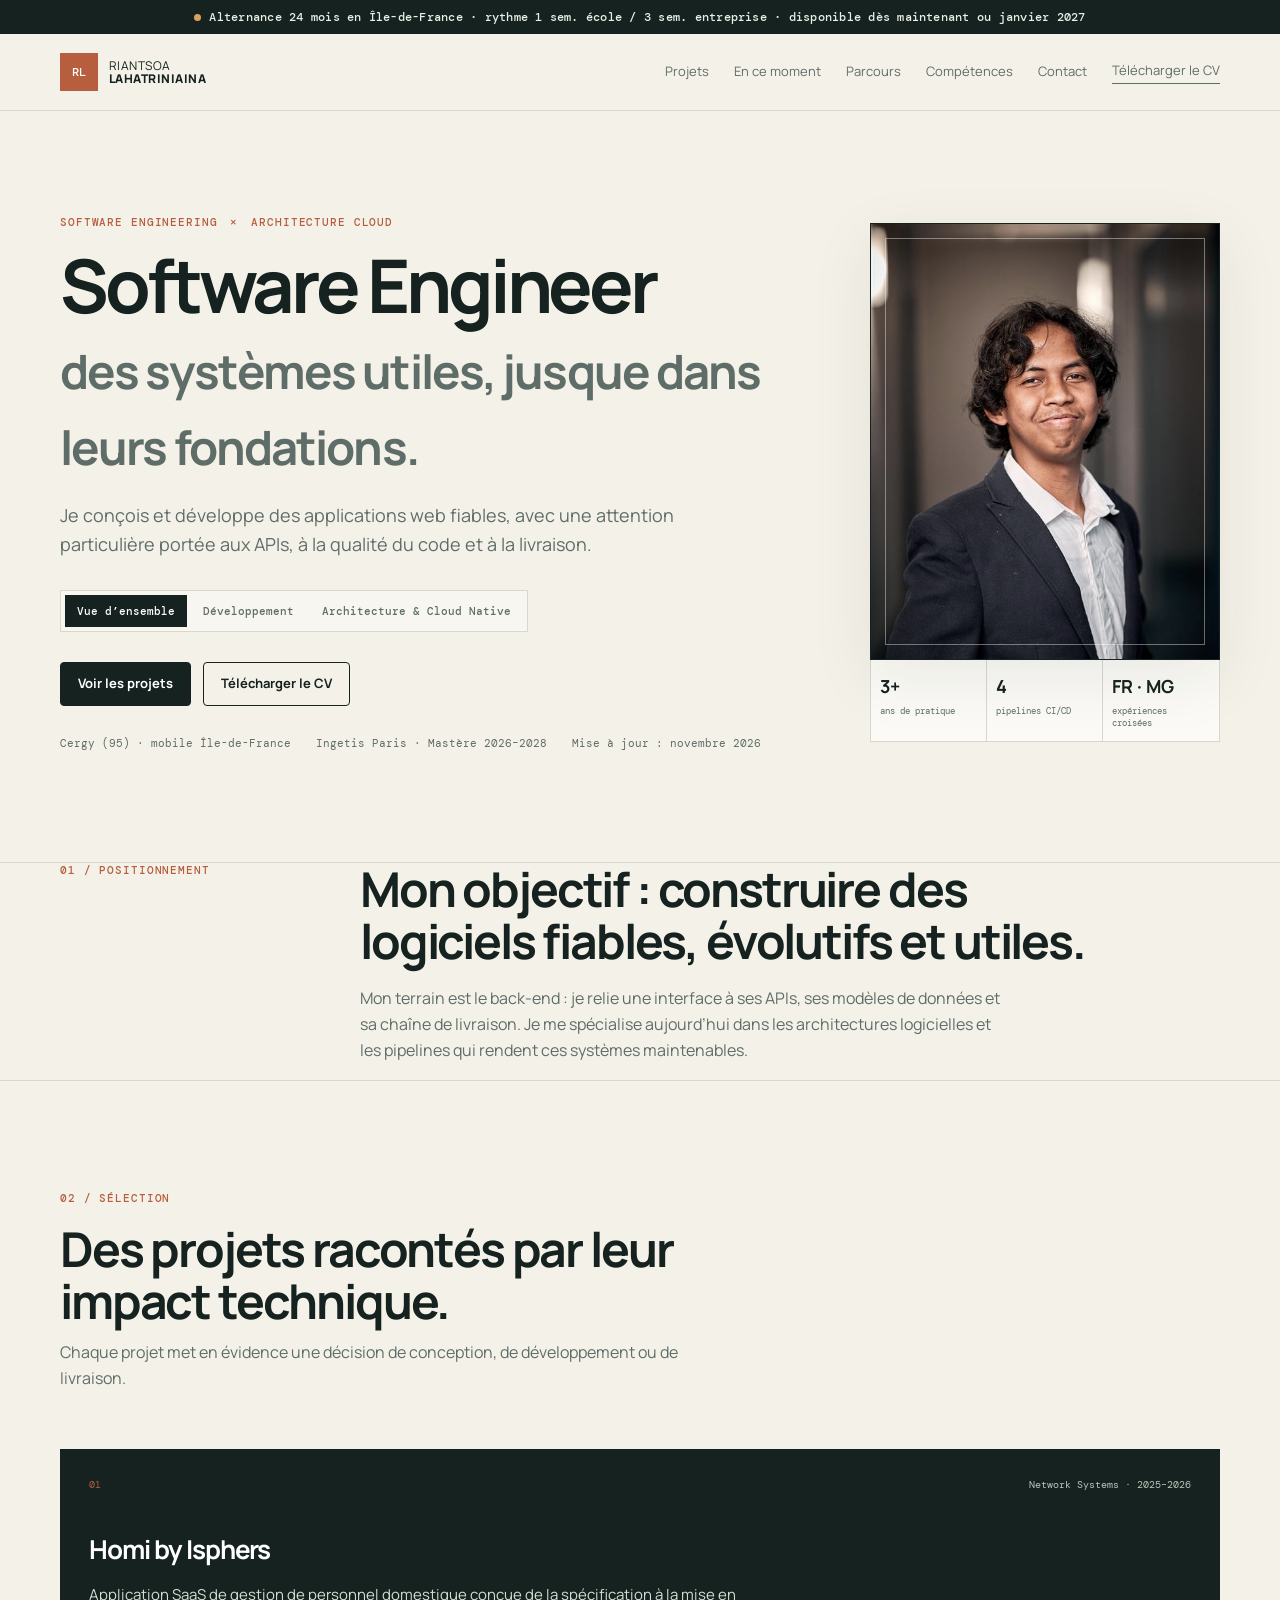
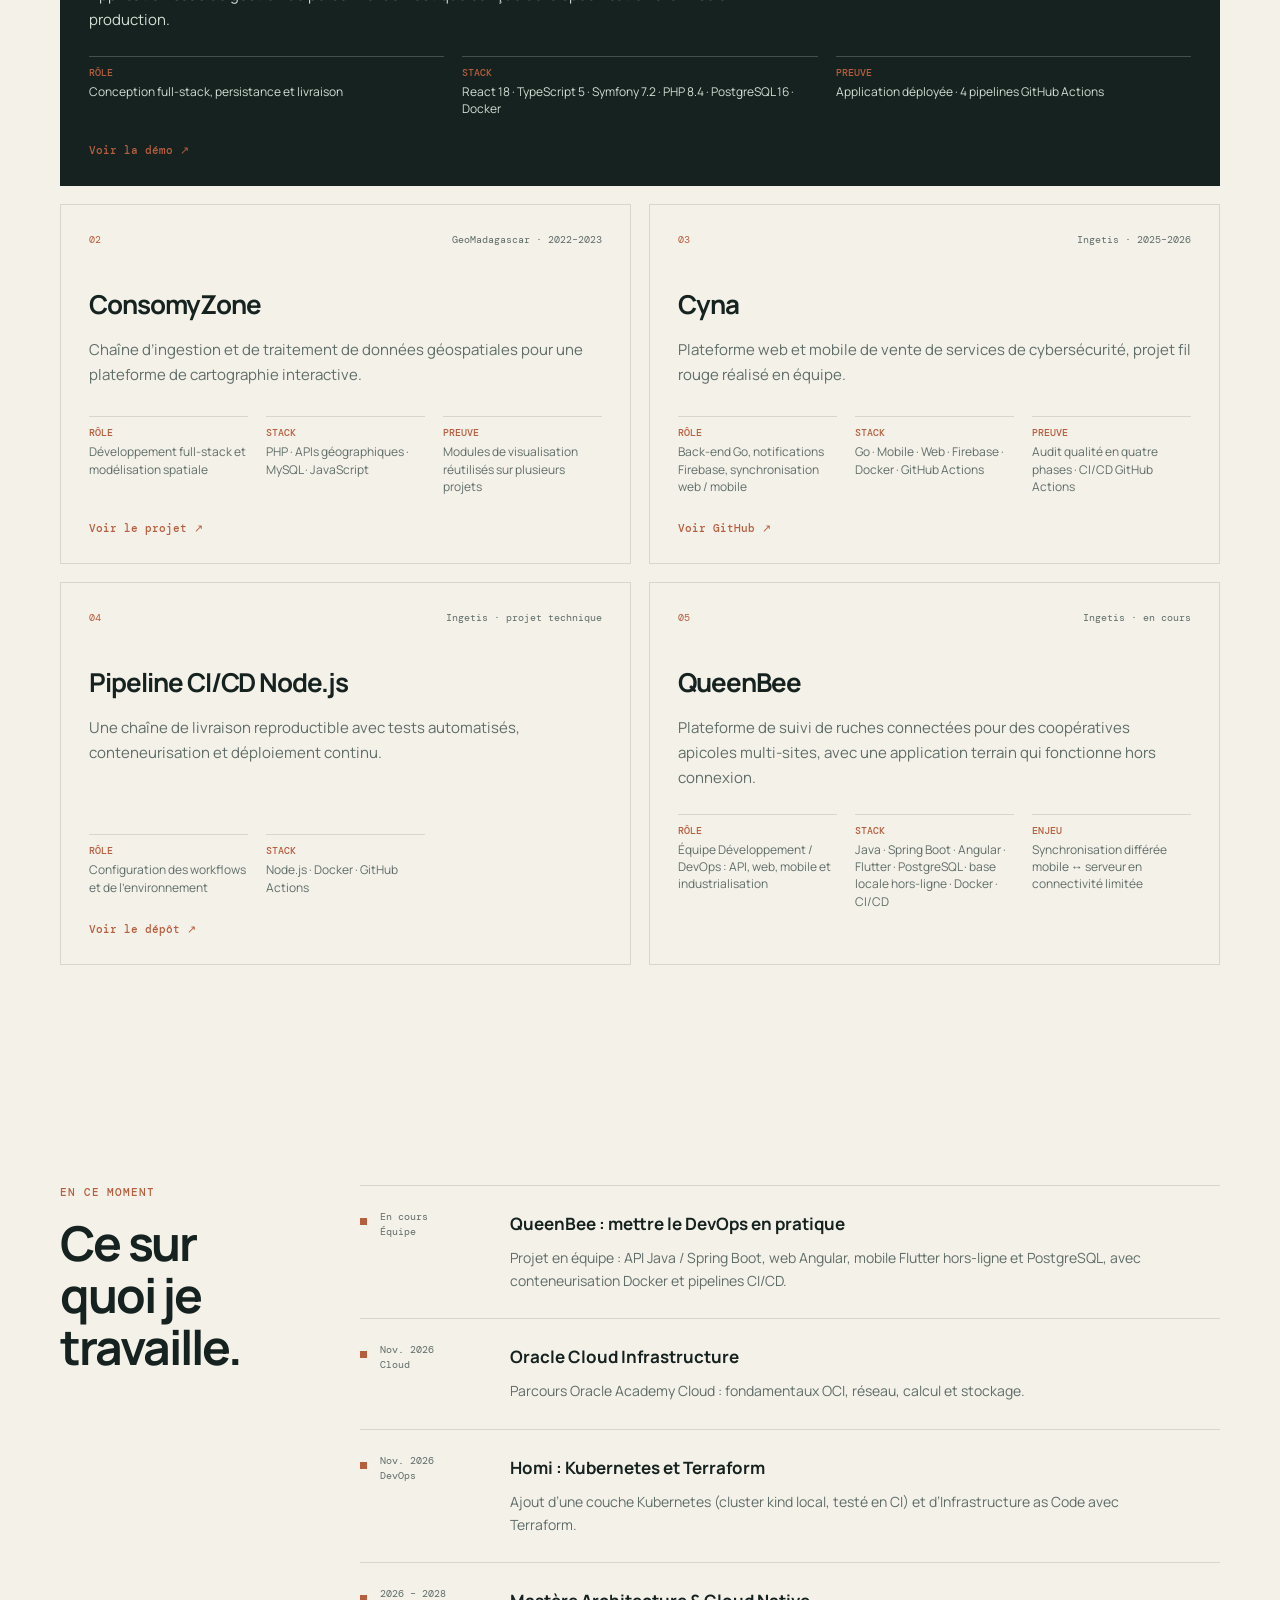
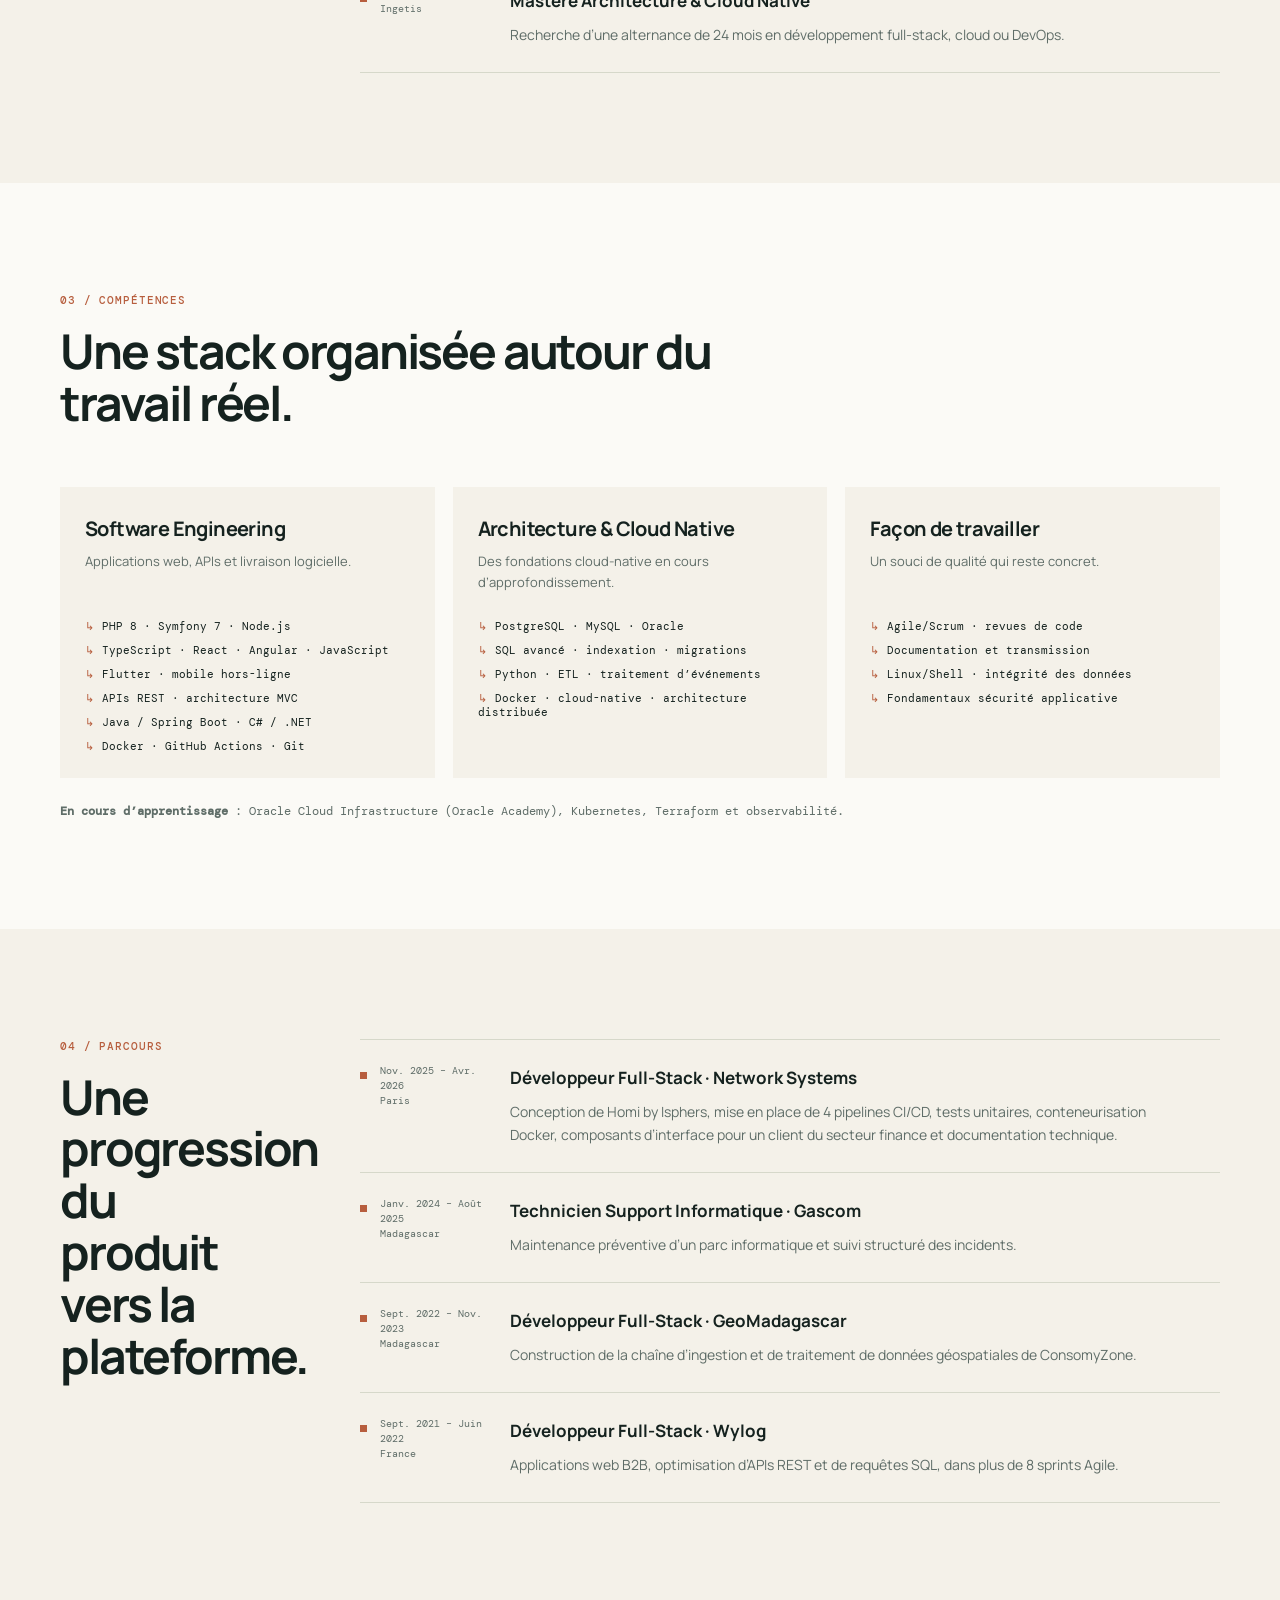
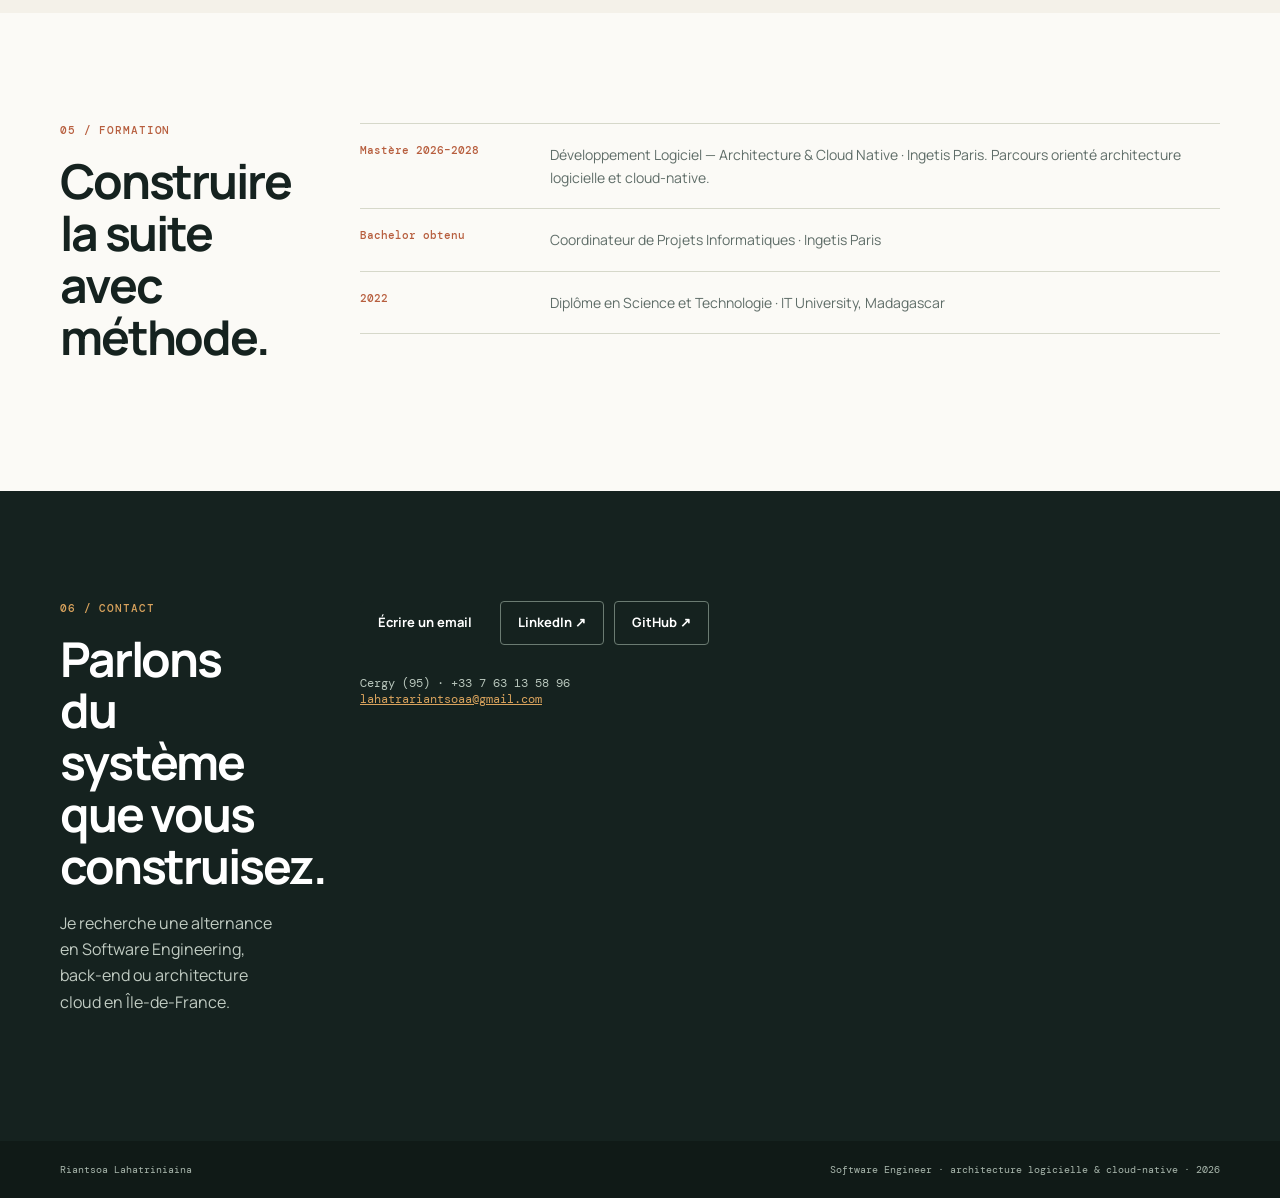
==== commit 54203956: "Mise à jour portfolio : QueenBee, section En ce moment, CV et LinkedIn" ====
--- a/index.html
+++ b/index.html
@@ -24,28 +24,29 @@
 </head>
 <body>
   <a class="skip-link" href="#main">Aller au contenu</a>
-  <div class="availability" role="status"><span class="availability__mark" aria-hidden="true"></span>Alternance Software Engineer en Île-de-France · disponible immédiatement</div>
+  <div class="availability" role="status"><span class="availability__mark" aria-hidden="true"></span>Alternance 24 mois en Île-de-France · rythme 1 sem. école / 3 sem. entreprise · disponible dès maintenant ou janvier 2027</div>
   <header class="site-header" id="top">
     <nav class="nav container" aria-label="Navigation principale">
       <a class="brand" href="#top" aria-label="Retour en haut de la page"><span class="brand__mark">RL</span><span class="brand__text">Riantsoa<br><strong>Lahatriniaina</strong></span></a>
       <button class="menu-toggle" type="button" aria-expanded="false" aria-controls="nav-menu"><span class="sr-only">Ouvrir le menu</span><span aria-hidden="true">Menu</span></button>
-      <div class="nav__menu" id="nav-menu"><a href="#work">Projets</a><a href="#experience">Parcours</a><a href="#skills">Compétences</a><a href="#contact">Contact</a><a class="nav__cv" data-cv-link href="CV_RAMANAMPAMONJY_Riantsoa_Fullstack_Alternance.pdf" download>Télécharger le CV</a></div>
+      <div class="nav__menu" id="nav-menu"><a href="#work">Projets</a><a href="#now">En ce moment</a><a href="#experience">Parcours</a><a href="#skills">Compétences</a><a href="#contact">Contact</a><a class="nav__cv" data-cv-link href="CV_RAMANAMPAMONJY_Riantsoa_Fullstack_Alternance.pdf" download>Télécharger le CV</a></div>
     </nav>
   </header>
   <main id="main">
     <section class="hero container" aria-labelledby="hero-title">
-      <div class="hero__copy"><p class="eyebrow">Software Engineering <span>×</span> Architecture Cloud</p><h1 id="hero-title"><span data-copy="heroTitle">Software Engineer</span><br><em>des systèmes utiles, jusque dans leurs fondations.</em></h1><p class="hero__lead" data-copy="heroLead">Je conçois et développe des applications web fiables, avec une attention particulière portée aux APIs, à la qualité du code et à la livraison.</p><div class="mode-switch" role="group" aria-label="Choisir une perspective professionnelle"><button type="button" class="mode-switch__button is-active" data-mode-button="overview">Vue d’ensemble</button><button type="button" class="mode-switch__button" data-mode-button="software">Développement</button><button type="button" class="mode-switch__button" data-mode-button="architecture">Architecture &amp; Cloud Native</button></div><div class="hero__actions"><a class="button button--solid" href="#work" data-copy="primaryCta">Voir les projets</a><a class="button button--quiet" data-cv-link href="CV_RAMANAMPAMONJY_Riantsoa_Fullstack_Alternance.pdf" download data-copy="secondaryCta">Télécharger le CV</a></div><div class="hero__meta" aria-label="Informations pratiques"><span>Cergy (95) · mobile Île-de-France</span><span>Ingetis Paris · Mastère 2026–2028</span></div></div>
+      <div class="hero__copy"><p class="eyebrow">Software Engineering <span>×</span> Architecture Cloud</p><h1 id="hero-title"><span data-copy="heroTitle">Software Engineer</span><br><em>des systèmes utiles, jusque dans leurs fondations.</em></h1><p class="hero__lead" data-copy="heroLead">Je conçois et développe des applications web fiables, avec une attention particulière portée aux APIs, à la qualité du code et à la livraison.</p><div class="mode-switch" role="group" aria-label="Choisir une perspective professionnelle"><button type="button" class="mode-switch__button is-active" data-mode-button="overview">Vue d’ensemble</button><button type="button" class="mode-switch__button" data-mode-button="software">Développement</button><button type="button" class="mode-switch__button" data-mode-button="architecture">Architecture &amp; Cloud Native</button></div><div class="hero__actions"><a class="button button--solid" href="#work" data-copy="primaryCta">Voir les projets</a><a class="button button--quiet" data-cv-link href="CV_RAMANAMPAMONJY_Riantsoa_Fullstack_Alternance.pdf" download data-copy="secondaryCta">Télécharger le CV</a></div><div class="hero__meta" aria-label="Informations pratiques"><span>Cergy (95) · mobile Île-de-France</span><span>Ingetis Paris · Mastère 2026–2028</span><span>Mise à jour : novembre 2026</span></div></div>
       <aside class="hero__portrait" aria-label="Présentation rapide"><div class="portrait-frame"><img src="RR.jpg" alt="Portrait de Riantsoa Lahatriniaina"></div><div class="proof-list"><div><strong>3+</strong><span>ans de pratique</span></div><div><strong>4</strong><span>pipelines CI/CD</span></div><div><strong>FR · MG</strong><span>expériences croisées</span></div></div></aside>
     </section>
     <section class="statement section-rule" aria-labelledby="statement-title"><div class="container statement__grid"><p class="section-label">01 / Positionnement</p><div><h2 id="statement-title">Mon objectif : construire des logiciels fiables, évolutifs et utiles.</h2><p>Mon terrain est le back-end : je relie une interface à ses APIs, ses modèles de données et sa chaîne de livraison. Je me spécialise aujourd’hui dans les architectures logicielles et les pipelines qui rendent ces systèmes maintenables.</p></div></div></section>
     <section class="section" id="work" aria-labelledby="work-title"><div class="container"><div class="section-heading"><p class="section-label">02 / Sélection</p><h2 id="work-title">Des projets racontés par leur impact technique.</h2><p>Chaque projet met en évidence une décision de conception, de développement ou de livraison.</p></div><div class="project-grid" id="projectGrid">
       <article class="project project--featured" data-project-modes="overview software architecture"><div class="project__top"><span class="project__number">01</span><span class="project__context">Network Systems · 2025–2026</span></div><h3>Homi by Isphers</h3><p class="project__angle">Application SaaS de gestion de personnel domestique conçue de la spécification à la mise en production.</p><dl class="project__details"><div><dt>Rôle</dt><dd>Conception full-stack, persistance et livraison</dd></div><div><dt>Stack</dt><dd>React 18 · TypeScript 5 · Symfony 7.2 · PHP 8.4 · PostgreSQL 16 · Docker</dd></div><div><dt>Preuve</dt><dd>Application déployée · 4 pipelines GitHub Actions</dd></div></dl><a class="text-link" href="https://lahatrar.github.io/HomiByIsphers" target="_blank" rel="noopener noreferrer">Voir la démo <span aria-hidden="true">↗</span></a></article>
       <article class="project" data-project-modes="overview software architecture"><div class="project__top"><span class="project__number">02</span><span class="project__context">GeoMadagascar · 2022–2023</span></div><h3>ConsomyZone</h3><p class="project__angle">Chaîne d’ingestion et de traitement de données géospatiales pour une plateforme de cartographie interactive.</p><dl class="project__details"><div><dt>Rôle</dt><dd>Développement full-stack et modélisation spatiale</dd></div><div><dt>Stack</dt><dd>PHP · APIs géographiques · MySQL · JavaScript</dd></div><div><dt>Preuve</dt><dd>Modules de visualisation réutilisés sur plusieurs projets</dd></div></dl><a class="text-link" href="https://www.consomyzone.com/" target="_blank" rel="noopener noreferrer">Voir le projet <span aria-hidden="true">↗</span></a></article>
-      <article class="project" data-project-modes="overview software architecture"><div class="project__top"><span class="project__number">03</span><span class="project__context">Ingetis · 2025–2026</span></div><h3>Cyna</h3><p class="project__angle">Plateforme de vente de services de cybersécurité, utilisée comme projet fil rouge du parcours.</p><dl class="project__details"><div><dt>Rôle</dt><dd>Conception de données, qualité du code et livraison</dd></div><div><dt>Stack</dt><dd>React · TypeScript · Symfony · PostgreSQL · Docker</dd></div><div><dt>Preuve</dt><dd>Audit qualité en quatre phases · CI/CD GitHub Actions</dd></div></dl><a class="text-link" href="https://github.com/PouletDesMers/Projet-Fil-Rouge-Dev" target="_blank" rel="noopener noreferrer">Voir GitHub <span aria-hidden="true">↗</span></a></article>
-      <article class="project" data-project-modes="overview software architecture"><div class="project__top"><span class="project__number">04</span><span class="project__context">Ingetis · projet technique</span></div><h3>Pipeline CI/CD Node.js</h3><p class="project__angle">Une chaîne de livraison reproductible avec tests automatisés, conteneurisation et déploiement continu.</p><dl class="project__details"><div><dt>Rôle</dt><dd>Configuration des workflows et de l’environnement</dd></div><div><dt>Stack</dt><dd>Node.js · Docker · GitHub Actions</dd></div></dl><a class="text-link" href="https://github.com/LahatraRiantsoa/tp-node-ci-cd" target="_blank" rel="noopener noreferrer">Voir le dépôt <span aria-hidden="true">↗</span></a></article>
+      <article class="project" data-project-modes="overview software architecture"><div class="project__top"><span class="project__number">03</span><span class="project__context">Ingetis · 2025–2026</span></div><h3>Cyna</h3><p class="project__angle">Plateforme web et mobile de vente de services de cybersécurité, projet fil rouge réalisé en équipe.</p><dl class="project__details"><div><dt>Rôle</dt><dd>Back-end Go, notifications Firebase, synchronisation web / mobile</dd></div><div><dt>Stack</dt><dd>Go · Mobile · Web · Firebase · Docker · GitHub Actions</dd></div><div><dt>Preuve</dt><dd>Audit qualité en quatre phases · CI/CD GitHub Actions</dd></div></dl><a class="text-link" href="https://github.com/PouletDesMers/Projet-Fil-Rouge-Dev" target="_blank" rel="noopener noreferrer">Voir GitHub <span aria-hidden="true">↗</span></a></article>
+      <article class="project" data-project-modes="overview software architecture"><div class="project__top"><span class="project__number">04</span><span class="project__context">Ingetis · projet technique</span></div><h3>Pipeline CI/CD Node.js</h3><p class="project__angle">Une chaîne de livraison reproductible avec tests automatisés, conteneurisation et déploiement continu.</p><dl class="project__details"><div><dt>Rôle</dt><dd>Configuration des workflows et de l’environnement</dd></div><div><dt>Stack</dt><dd>Node.js · Docker · GitHub Actions</dd></div></dl><a class="text-link" href="https://github.com/LahatraRiantsoa/tp-node-ci-cd" target="_blank" rel="noopener noreferrer">Voir le dépôt <span aria-hidden="true">↗</span></a></article><article class="project" data-project-modes="overview software architecture"><div class="project__top"><span class="project__number">05</span><span class="project__context">Ingetis · en cours</span></div><h3>QueenBee</h3><p class="project__angle">Plateforme de suivi de ruches connectées pour des coopératives apicoles multi-sites, avec une application terrain qui fonctionne hors connexion.</p><dl class="project__details"><div><dt>Rôle</dt><dd>Équipe Développement / DevOps : API, web, mobile et industrialisation</dd></div><div><dt>Stack</dt><dd>Java · Spring Boot · Angular · Flutter · PostgreSQL · base locale hors-ligne · Docker · CI/CD</dd></div><div><dt>Enjeu</dt><dd>Synchronisation différée mobile ↔ serveur en connectivité limitée</dd></div></dl></article>
     </div></div></section>
-    <section class="section section--tint" id="skills" aria-labelledby="skills-title"><div class="container"><div class="section-heading"><p class="section-label">03 / Compétences</p><h2 id="skills-title">Une stack organisée autour du travail réel.</h2></div><div class="skills-grid"><div class="skill-group skill-group--primary"><h3 data-copy="skillPrimaryTitle">Software Engineering</h3><p data-copy="skillPrimaryText">Applications web, APIs et livraison logicielle.</p><ul><li>PHP 8 · Symfony 7 · Node.js</li><li>TypeScript · React · JavaScript</li><li>APIs REST · architecture MVC</li><li>Docker · GitHub Actions · Git</li></ul></div><div class="skill-group"><h3 data-copy="skillSecondaryTitle">Architecture &amp; Cloud Native</h3><p data-copy="skillSecondaryText">Des fondations cloud-native en cours d’approfondissement.</p><ul><li>PostgreSQL · MySQL · Oracle</li><li>SQL avancé · indexation · migrations</li><li>Python · ETL · traitement d’événements</li><li>Docker · cloud-native · architecture distribuée</li></ul></div><div class="skill-group"><h3>Façon de travailler</h3><p>Un souci de qualité qui reste concret.</p><ul><li>Agile/Scrum · revues de code</li><li>Documentation et transmission</li><li>Linux/Shell · intégrité des données</li><li>Fondamentaux sécurité applicative</li></ul></div></div><p class="learning-note"><strong>En cours d’apprentissage</strong> : architecture cloud, Kubernetes, Infrastructure as Code et observabilité.</p></div></section>
-    <section class="section" id="experience" aria-labelledby="experience-title"><div class="container split-section"><div class="section-heading"><p class="section-label">04 / Parcours</p><h2 id="experience-title">Une progression du produit vers la plateforme.</h2></div><div class="timeline"><article class="timeline-item"><p class="timeline-item__date">Nov. 2025 – Avr. 2026 <span>Paris</span></p><h3>Développeur Full-Stack · Network Systems</h3><p>Conception de Homi by Isphers, mise en place de 4 pipelines CI/CD, script Python d’intégration domotique et restructuration de Geotech-Vigis.</p></article><article class="timeline-item"><p class="timeline-item__date">Janv. 2024 – Août 2025 <span>Madagascar</span></p><h3>Technicien Support Informatique · Gascom</h3><p>Maintenance préventive d’un parc informatique et suivi structuré des incidents.</p></article><article class="timeline-item"><p class="timeline-item__date">Sept. 2022 – Nov. 2023 <span>Madagascar</span></p><h3>Développeur Full-Stack · GeoMadagascar</h3><p>Construction de la chaîne d’ingestion et de traitement de données géospatiales de ConsomyZone.</p></article><article class="timeline-item"><p class="timeline-item__date">Sept. 2021 – Juin 2022 <span>France</span></p><h3>Développeur Full-Stack · Wylog</h3><p>Applications web B2B, optimisation d’APIs REST et de requêtes SQL, dans plus de 8 sprints Agile.</p></article></div></div></section>
+    <section class="section" id="now" aria-labelledby="now-title"><div class="container split-section"><div class="section-heading"><p class="section-label">En ce moment</p><h2 id="now-title">Ce sur quoi je travaille.</h2></div><div class="timeline"><article class="timeline-item"><p class="timeline-item__date">En cours <span>Équipe</span></p><h3>QueenBee : mettre le DevOps en pratique</h3><p>Projet en équipe : API Java / Spring Boot, web Angular, mobile Flutter hors-ligne et PostgreSQL, avec conteneurisation Docker et pipelines CI/CD.</p></article><article class="timeline-item"><p class="timeline-item__date">Nov. 2026 <span>Cloud</span></p><h3>Oracle Cloud Infrastructure</h3><p>Parcours Oracle Academy Cloud : fondamentaux OCI, réseau, calcul et stockage.</p></article><article class="timeline-item"><p class="timeline-item__date">Nov. 2026 <span>DevOps</span></p><h3>Homi : Kubernetes et Terraform</h3><p>Ajout d’une couche Kubernetes (cluster kind local, testé en CI) et d’Infrastructure as Code avec Terraform.</p></article><article class="timeline-item"><p class="timeline-item__date">2026 – 2028 <span>Ingetis</span></p><h3>Mastère Architecture &amp; Cloud Native</h3><p>Recherche d’une alternance de 24 mois en développement full-stack, cloud ou DevOps.</p></article></div></div></section>
+    <section class="section section--tint" id="skills" aria-labelledby="skills-title"><div class="container"><div class="section-heading"><p class="section-label">03 / Compétences</p><h2 id="skills-title">Une stack organisée autour du travail réel.</h2></div><div class="skills-grid"><div class="skill-group skill-group--primary"><h3 data-copy="skillPrimaryTitle">Software Engineering</h3><p data-copy="skillPrimaryText">Applications web, APIs et livraison logicielle.</p><ul><li>PHP 8 · Symfony 7 · Node.js</li><li>TypeScript · React · Angular · JavaScript</li><li>Flutter · mobile hors-ligne</li><li>APIs REST · architecture MVC</li><li>Java / Spring Boot · C# / .NET</li><li>Docker · GitHub Actions · Git</li></ul></div><div class="skill-group"><h3 data-copy="skillSecondaryTitle">Architecture &amp; Cloud Native</h3><p data-copy="skillSecondaryText">Des fondations cloud-native en cours d’approfondissement.</p><ul><li>PostgreSQL · MySQL · Oracle</li><li>SQL avancé · indexation · migrations</li><li>Python · ETL · traitement d’événements</li><li>Docker · cloud-native · architecture distribuée</li></ul></div><div class="skill-group"><h3>Façon de travailler</h3><p>Un souci de qualité qui reste concret.</p><ul><li>Agile/Scrum · revues de code</li><li>Documentation et transmission</li><li>Linux/Shell · intégrité des données</li><li>Fondamentaux sécurité applicative</li></ul></div></div><p class="learning-note"><strong>En cours d’apprentissage</strong> : Oracle Cloud Infrastructure (Oracle Academy), Kubernetes, Terraform et observabilité.</p></div></section>
+    <section class="section" id="experience" aria-labelledby="experience-title"><div class="container split-section"><div class="section-heading"><p class="section-label">04 / Parcours</p><h2 id="experience-title">Une progression du produit vers la plateforme.</h2></div><div class="timeline"><article class="timeline-item"><p class="timeline-item__date">Nov. 2025 – Avr. 2026 <span>Paris</span></p><h3>Développeur Full-Stack · Network Systems</h3><p>Conception de Homi by Isphers, mise en place de 4 pipelines CI/CD, tests unitaires, conteneurisation Docker, composants d’interface pour un client du secteur finance et documentation technique.</p></article><article class="timeline-item"><p class="timeline-item__date">Janv. 2024 – Août 2025 <span>Madagascar</span></p><h3>Technicien Support Informatique · Gascom</h3><p>Maintenance préventive d’un parc informatique et suivi structuré des incidents.</p></article><article class="timeline-item"><p class="timeline-item__date">Sept. 2022 – Nov. 2023 <span>Madagascar</span></p><h3>Développeur Full-Stack · GeoMadagascar</h3><p>Construction de la chaîne d’ingestion et de traitement de données géospatiales de ConsomyZone.</p></article><article class="timeline-item"><p class="timeline-item__date">Sept. 2021 – Juin 2022 <span>France</span></p><h3>Développeur Full-Stack · Wylog</h3><p>Applications web B2B, optimisation d’APIs REST et de requêtes SQL, dans plus de 8 sprints Agile.</p></article></div></div></section>
     <section class="section section--tint" aria-labelledby="education-title"><div class="container education"><div><p class="section-label">05 / Formation</p><h2 id="education-title">Construire la suite avec méthode.</h2></div><div class="education__items"><p><strong>Mastère 2026–2028</strong><span>Développement Logiciel — Architecture & Cloud Native · Ingetis Paris. Parcours orienté architecture logicielle et cloud-native.</span></p><p><strong>Bachelor obtenu</strong><span>Coordinateur de Projets Informatiques · Ingetis Paris</span></p><p><strong>2022</strong><span>Diplôme en Science et Technologie · IT University, Madagascar</span></p></div></div></section>
     <section class="contact section" id="contact" aria-labelledby="contact-title"><div class="container contact__inner"><div><p class="section-label">06 / Contact</p><h2 id="contact-title">Parlons du système que vous construisez.</h2><p>Je recherche une alternance en Software Engineering, back-end ou architecture cloud en Île-de-France.</p></div><div class="contact__links"><a class="button button--solid" href="mailto:lahatrariantsoaa@gmail.com">Écrire un email</a><a class="button button--quiet" href="https://www.linkedin.com/in/riantsoalahatra" target="_blank" rel="noopener noreferrer">LinkedIn ↗</a><a class="button button--quiet" href="https://github.com/lahatraR" target="_blank" rel="noopener noreferrer">GitHub ↗</a><p>Cergy (95) · +33 7 63 13 58 96<br><a href="mailto:lahatrariantsoaa@gmail.com">lahatrariantsoaa@gmail.com</a></p></div></div></section>
   </main>
